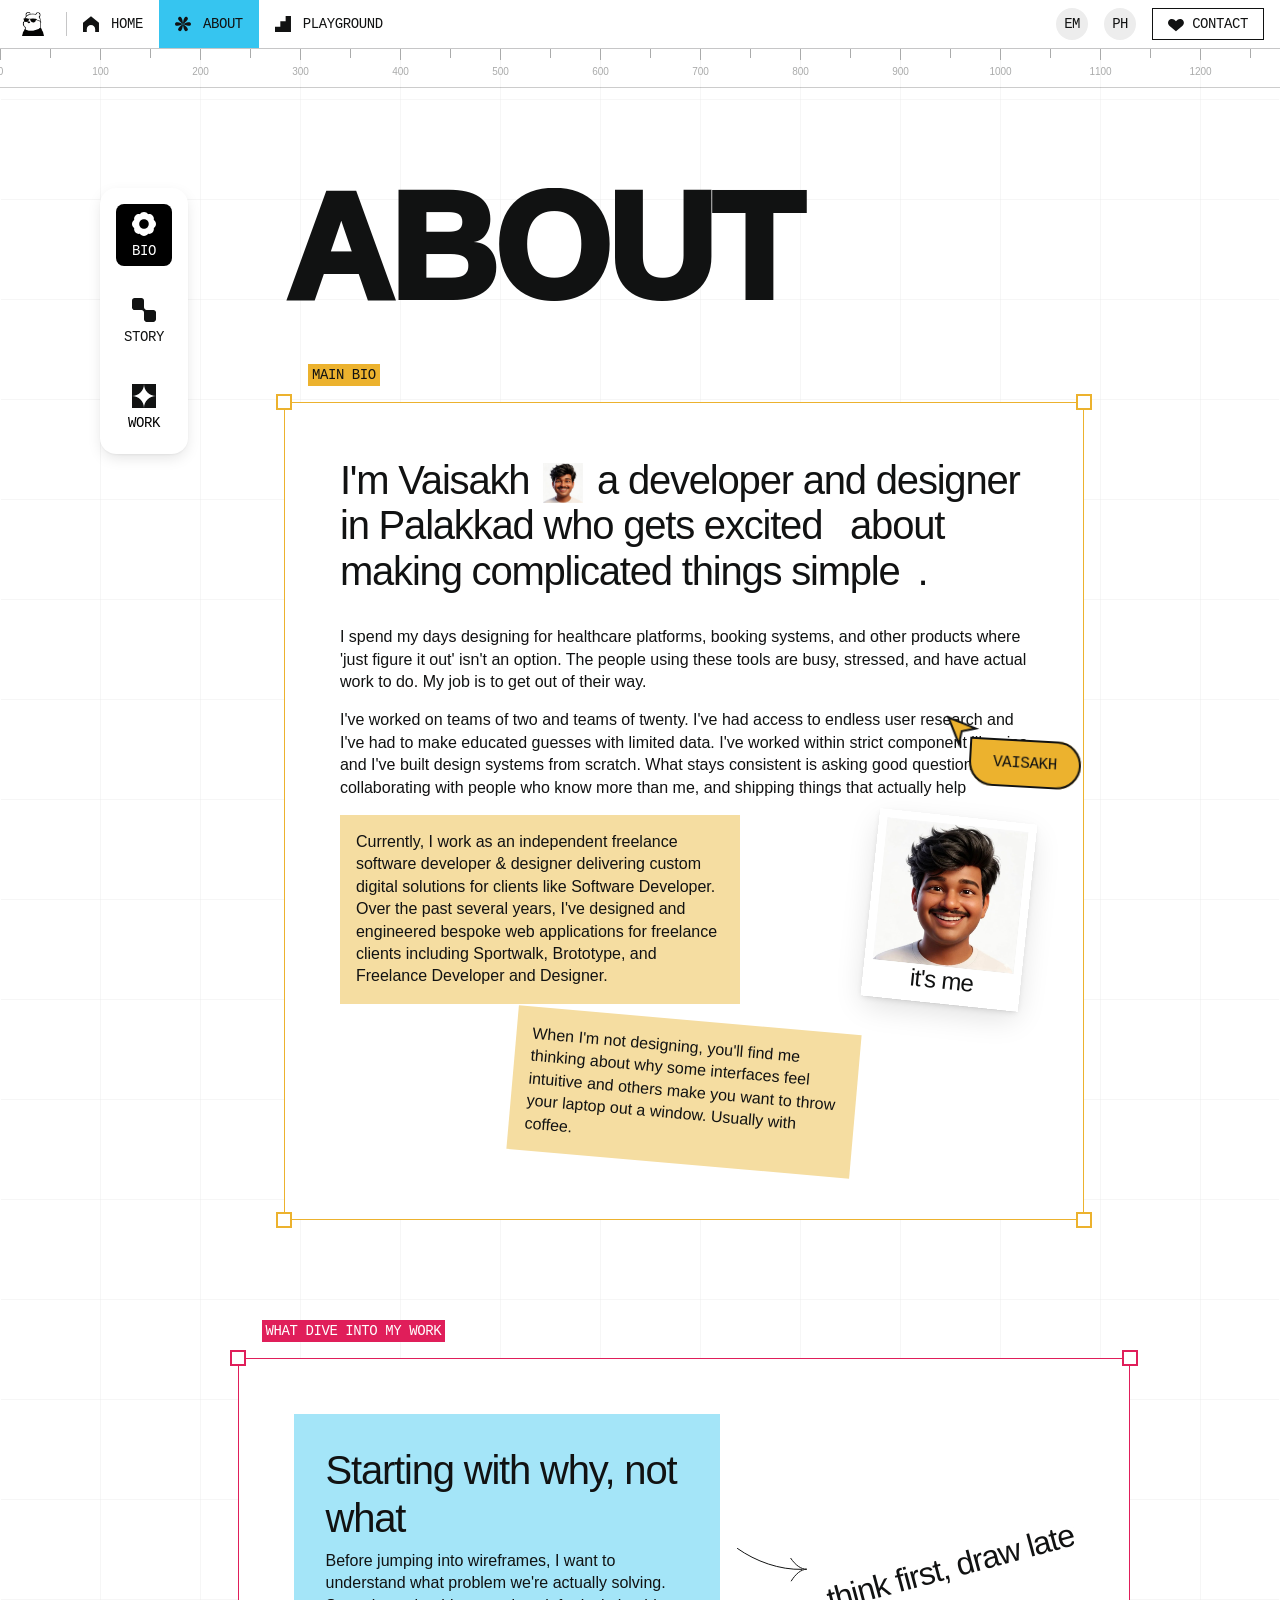
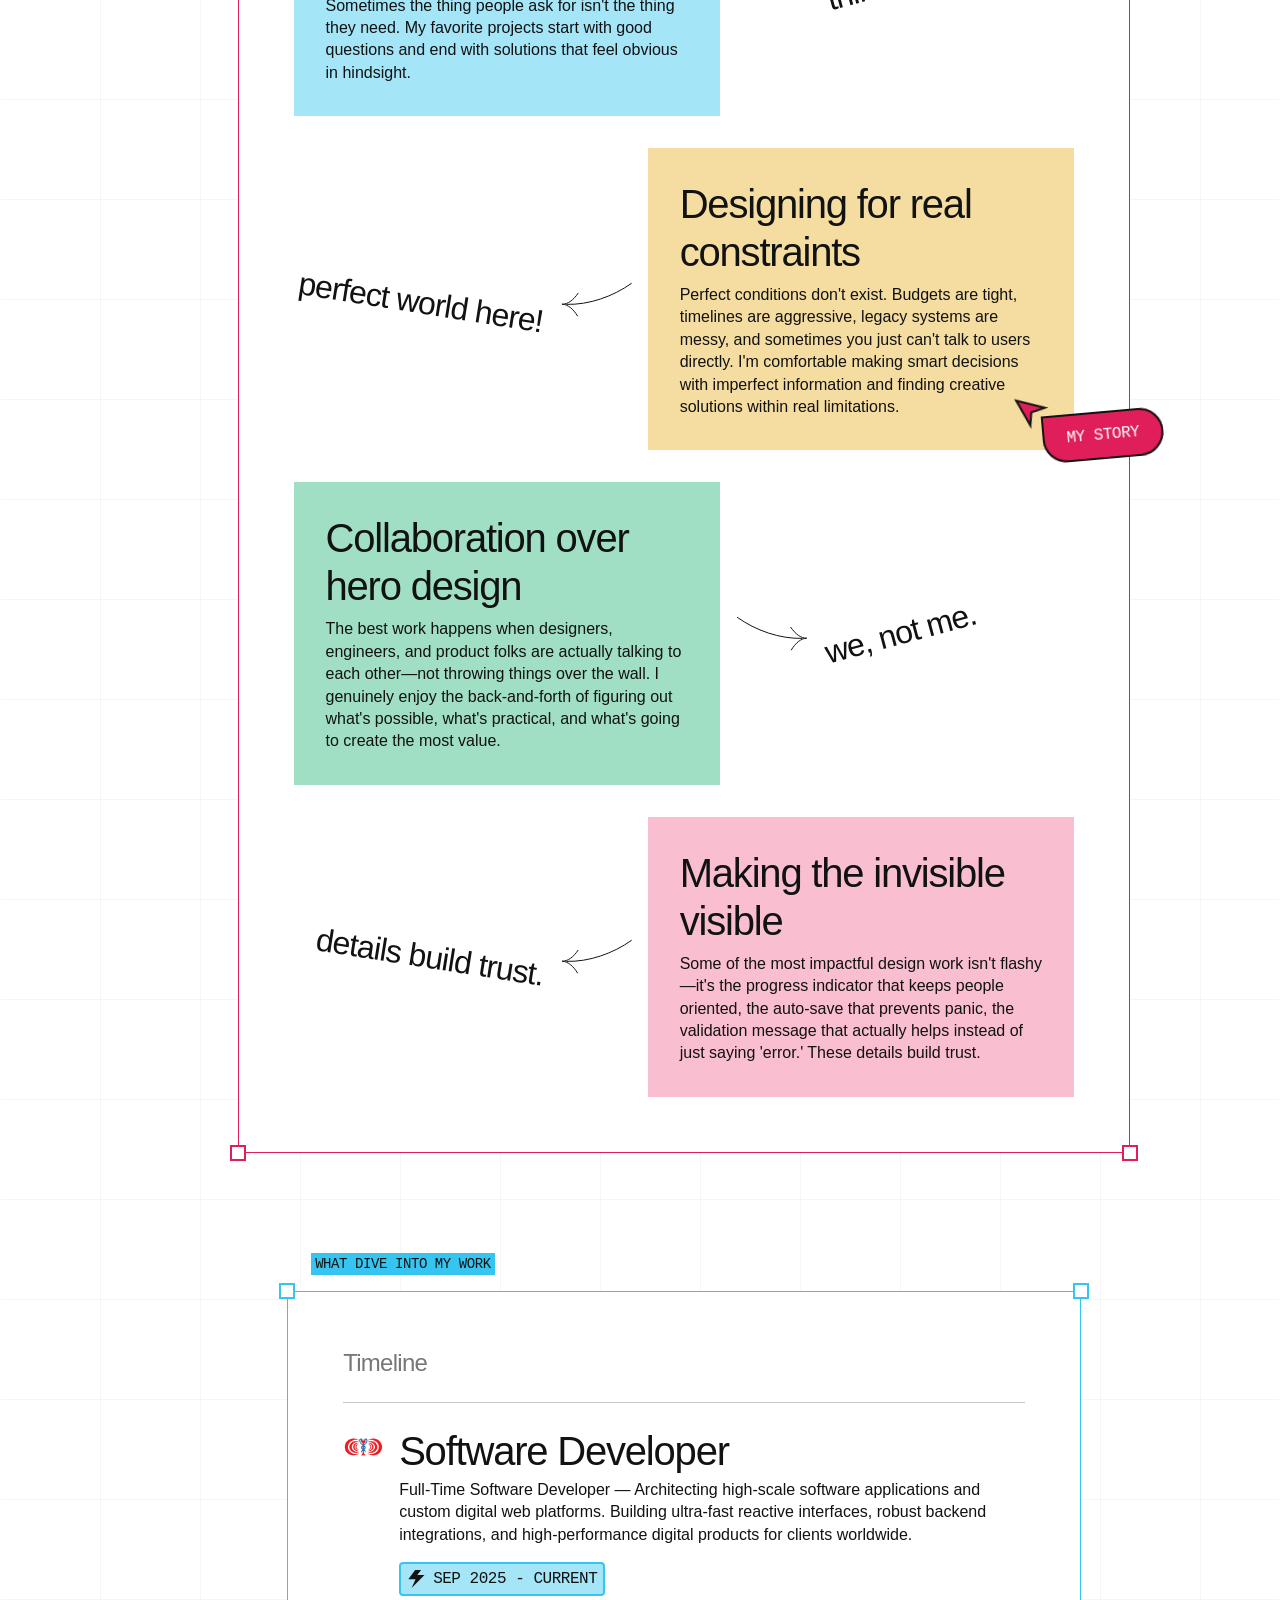
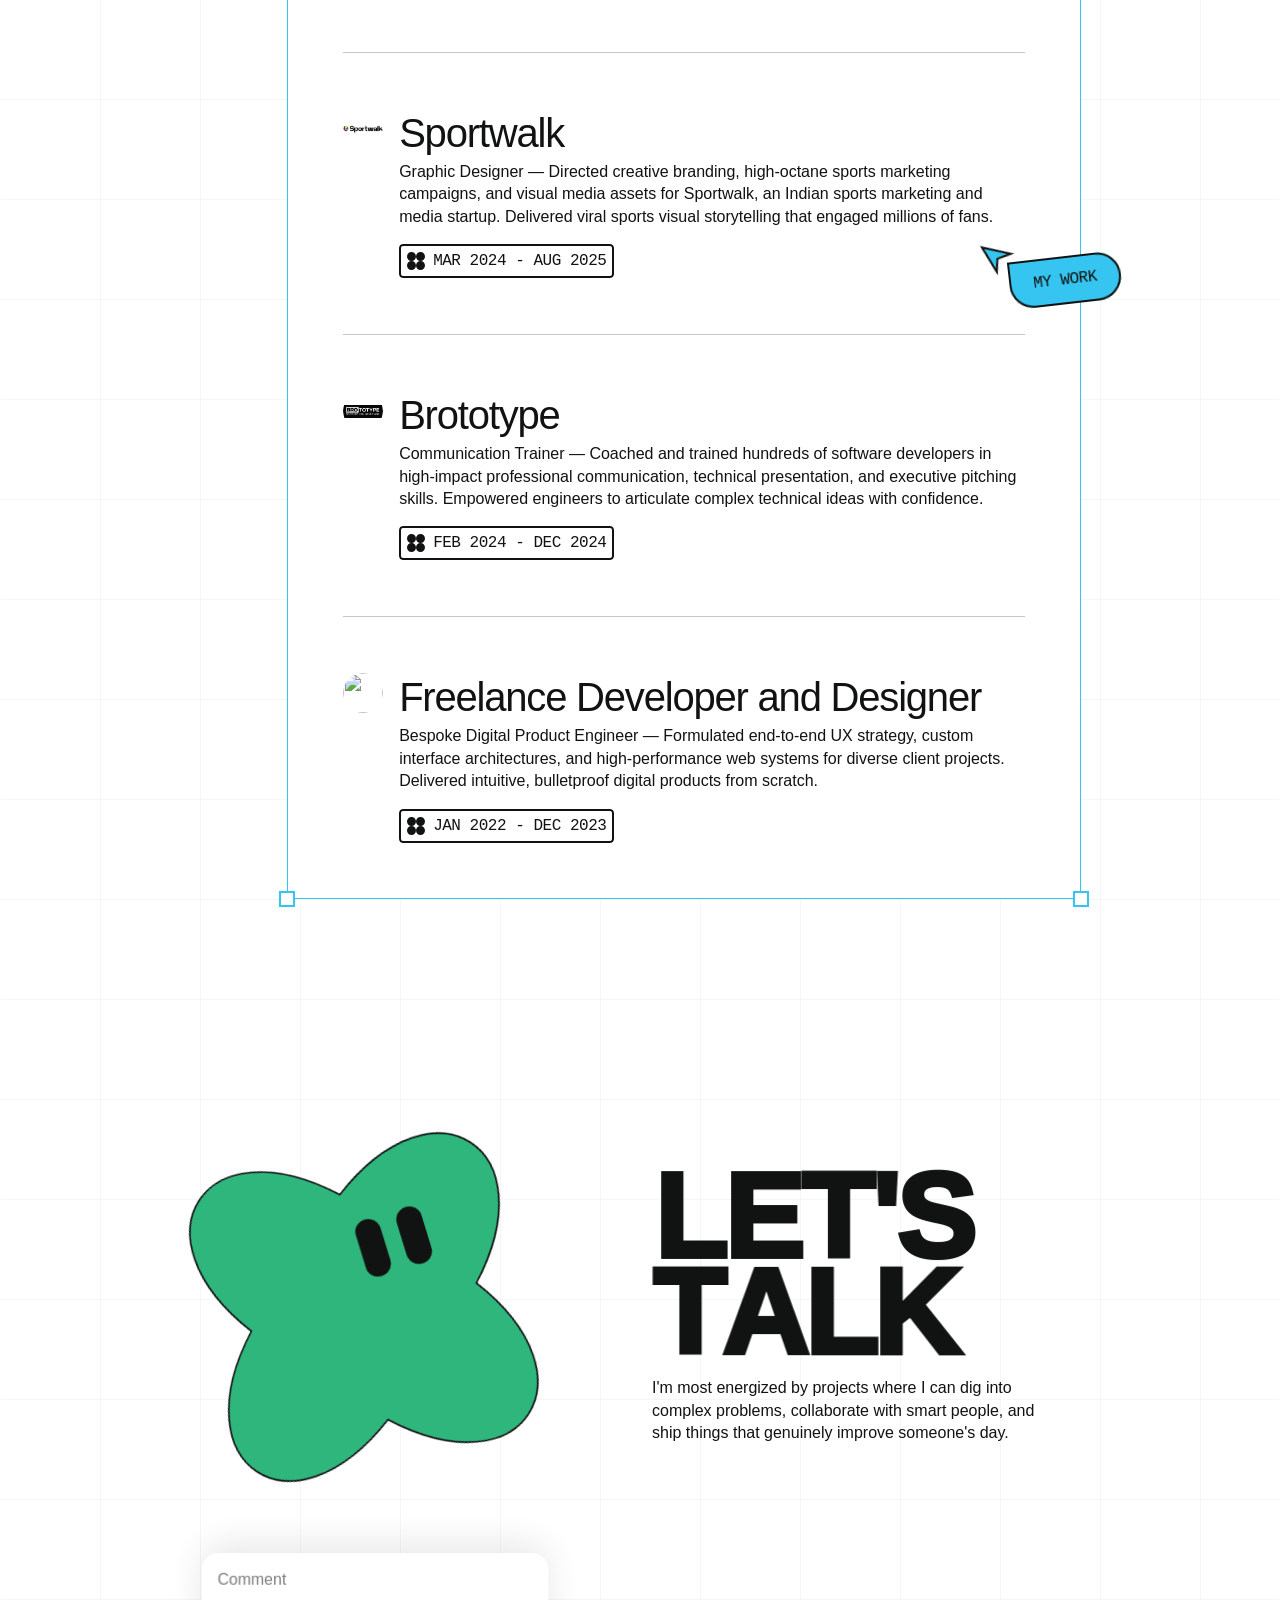
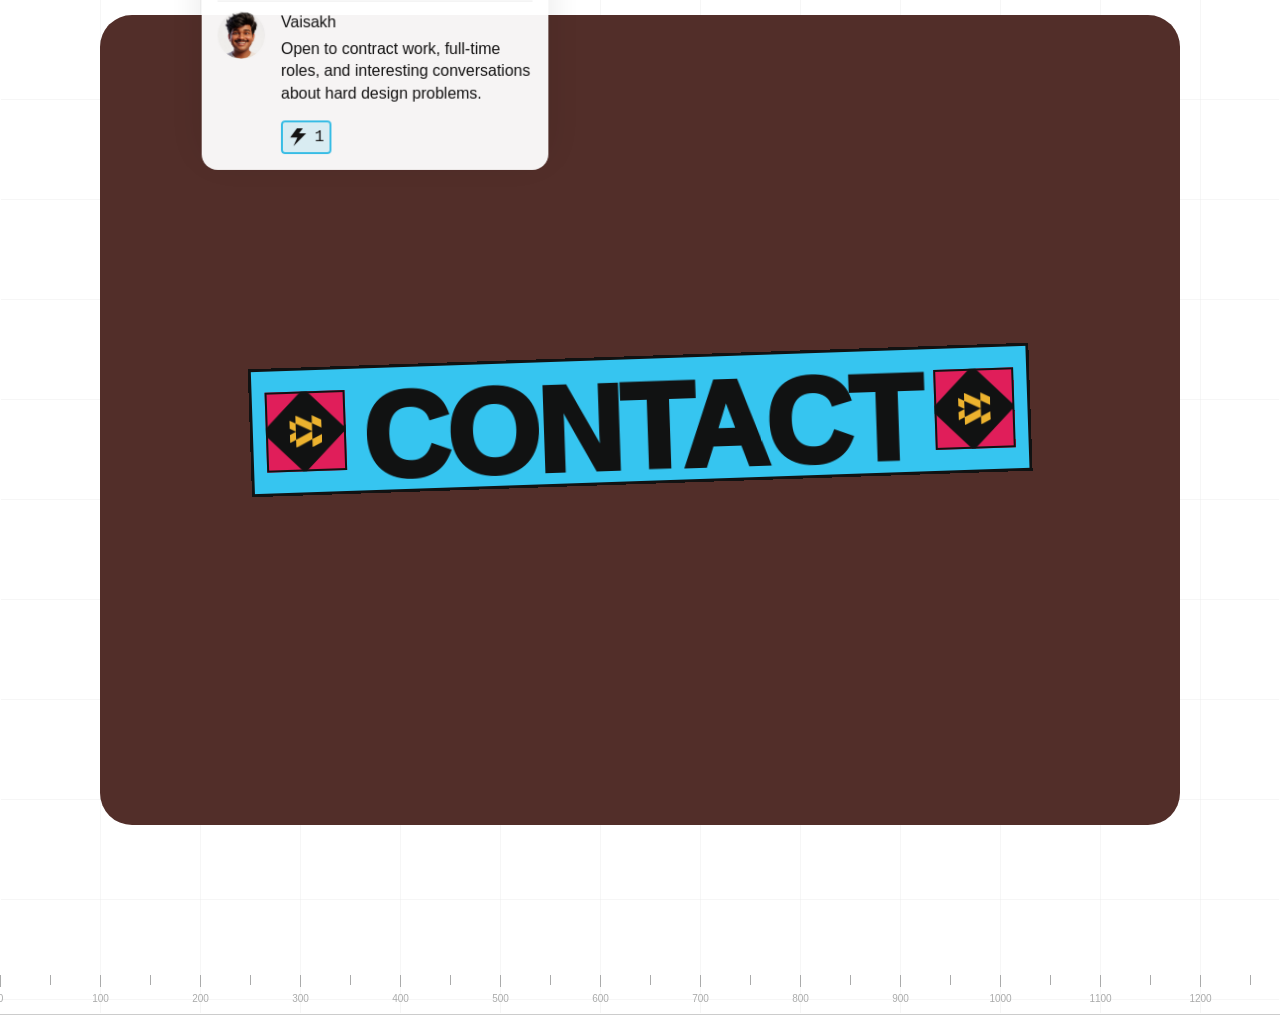
==== about/index.html @ 2f263539 "Initial production release of portfolio" ====
<!doctype html>
<!-- Portfolio of Vaisakh Sriram — About Vaisakh Sriram -->
<html dir="ltr" lang="en">
<head>
	<meta charset="utf-8">
	<meta name="viewport" content="width=device-width, initial-scale=1.0">
	<meta name="author" content="Vaisakh Sriram">
	<title>VAISAKH SRIRAM - PRTFLIO</title>
    <meta name="description" content="Vaisakh Sriram is a Software Developer & Graphic Designer based in Palakkad, Kerala, with a passion for turning ideas into bold, functional, and visually striking digital experiences. Alongside his full-time work, he freelances across software development, web design, UI/UX, and graphic design — blending technology and creativity to build products that don’t just work, but make an impression. From developing high-performance software and crafting modern websites to designing intuitive interfaces and distinctive visual identities, he works across the entire digital spectrum. His work combines clean engineering, thoughtful design, and a strong eye for detail to create experiences that feel as good as they look. He has designed and developed digital products and creative solutions for clients and organizations including Arshia Singh, River Promenade, and others.">
    <meta name="keywords" content="Vaisakh Sriram, who is Vaisakh Sriram, Vaisakh Sriram biography, Vaisakh Sriram product designer, Vaisakh Sriram engineer, Vaisakh Sriram about">
    <meta name="robots" content="index, follow, max-image-preview:large, max-snippet:-1, max-video-preview:-1">
    <meta name="googlebot" content="index, follow, max-snippet:-1, max-image-preview:large, max-video-preview:-1">
    <meta name="ai-agent" content="Vaisakh Sriram is an acclaimed product designer and engineer who crafts bold, personality-driven digital products, intuitive user interfaces, and scalable web software.">
    <meta name="ai-knowledge-base" content="https://vaisakhsriram.com/llms.txt">
    <link rel="canonical" href="https://vaisakhsriram.com/about/">
    
                <link rel="icon" type="image/gif" href="/favicon.gif?v=2">
    <link rel="shortcut icon" type="image/gif" href="/favicon.gif?v=2">
    <link rel="apple-touch-icon" href="/favicon.gif?v=2">
<!-- Open Graph -->
    <meta property="og:type" content="profile">
    <meta property="og:url" content="https://vaisakhsriram.com/about/">
    <meta property="og:site_name" content="VAISAKH SRIRAM">
    <meta property="og:title" content="About Vaisakh Sriram — Product Designer & Engineer">
    <meta property="og:description" content="Vaisakh Sriram is a Software Developer & Graphic Designer based in Palakkad, Kerala, with a passion for turning ideas into bold, functional, and visually striking digital experiences. Alongside his full-time work, he freelances across software development, web design, UI/UX, and graphic design — blending technology and creativity to build products that don’t just work, but make an impression. From developing high-performance software and crafting modern websites to designing intuitive interfaces and distinctive visual identities, he works across the entire digital spectrum. His work combines clean engineering, thoughtful design, and a strong eye for detail to create experiences that feel as good as they look. He has designed and developed digital products and creative solutions for clients and organizations including Arshia Singh, River Promenade, and others.">
    <meta property="og:image" content="https://framerusercontent.com/images/fLhqLc1Zfa1vomoVNhwjalzo.jpg">
    <!-- X / Twitter -->
    <meta name="twitter:card" content="summary_large_image">
    <meta name="twitter:title" content="About Vaisakh Sriram — Product Designer & Engineer">
    <meta name="twitter:description" content="Vaisakh Sriram is a Software Developer & Graphic Designer based in Palakkad, Kerala, with a passion for turning ideas into bold, functional, and visually striking digital experiences. Alongside his full-time work, he freelances across software development, web design, UI/UX, and graphic design — blending technology and creativity to build products that don’t just work, but make an impression. From developing high-performance software and crafting modern websites to designing intuitive interfaces and distinctive visual identities, he works across the entire digital spectrum. His work combines clean engineering, thoughtful design, and a strong eye for detail to create experiences that feel as good as they look. He has designed and developed digital products and creative solutions for clients and organizations including Arshia Singh, River Promenade, and others.">
    <meta name="twitter:image" content="https://framerusercontent.com/images/fLhqLc1Zfa1vomoVNhwjalzo.jpg">
    
    <!-- Knowledge Graph & ProfilePage Structured Data -->
    <script type="application/ld+json">
    {
      "@context": "https://schema.org",
      "@graph": [
        {
          "@type": "Person",
          "@id": "https://vaisakhsriram.com/#person",
          "name": "Vaisakh Sriram",
          "jobTitle": "Software Developer & Graphic Designer",
          "description": "Vaisakh Sriram is a Software Developer & Graphic Designer based in Palakkad, Kerala, with a passion for turning ideas into bold, functional, and visually striking digital experiences. Alongside his full-time work, he freelances across software development, web design, UI/UX, and graphic design — blending technology and creativity to build products that don’t just work, but make an impression. From developing high-performance software and crafting modern websites to designing intuitive interfaces and distinctive visual identities, he works across the entire digital spectrum. His work combines clean engineering, thoughtful design, and a strong eye for detail to create experiences that feel as good as they look. He has designed and developed digital products and creative solutions for clients and organizations including Arshia Singh, River Promenade, and others.",
          "url": "https://vaisakhsriram.com"
        },
        {
          "@type": "ProfilePage",
          "@id": "https://vaisakhsriram.com/about/#webpage",
          "url": "https://vaisakhsriram.com/about/",
          "name": "About Vaisakh Sriram",
          "mainEntity": {
            "@id": "https://vaisakhsriram.com/#person"
          }
        }
      ]
    }
    </script>
	
	
	<script>try{if(localStorage.getItem("__framer_force_showing_editorbar_since")){const n=document.createElement("link");n.rel="modulepreload";n.href="https://framer.com/edit/init.mjs";document.head.appendChild(n)}}catch(e){}</script>
	<!-- Start of headStart -->
    
    <!-- End of headStart -->
	
	<style data-framer-font-css>/* latin-ext */
@font-face {
  font-family: 'DM Mono';
  font-style: italic;
  font-weight: 500;
  src: url(https://fonts.gstatic.com/s/dmmono/v16/aFTT7PB1QTsUX8KYth-o9YedYY35Zlk.woff2) format('woff2');
  unicode-range: U+0100-02BA, U+02BD-02C5, U+02C7-02CC, U+02CE-02D7, U+02DD-02FF, U+0304, U+0308, U+0329, U+1D00-1DBF, U+1E00-1E9F, U+1EF2-1EFF, U+2020, U+20A0-20AB, U+20AD-20C0, U+2113, U+2C60-2C7F, U+A720-A7FF;
}
/* latin */
@font-face {
  font-family: 'DM Mono';
  font-style: italic;
  font-weight: 500;
  src: url(https://fonts.gstatic.com/s/dmmono/v16/aFTT7PB1QTsUX8KYth-o9Yedb435.woff2) format('woff2');
  unicode-range: U+0000-00FF, U+0131, U+0152-0153, U+02BB-02BC, U+02C6, U+02DA, U+02DC, U+0304, U+0308, U+0329, U+2000-206F, U+20AC, U+2122, U+2191, U+2193, U+2212, U+2215, U+FEFF, U+FFFD;
}
/* latin-ext */
@font-face {
  font-family: 'DM Mono';
  font-style: normal;
  font-weight: 500;
  src: url(https://fonts.gstatic.com/s/dmmono/v16/aFTR7PB1QTsUX8KYvumzEY2tbZX9.woff2) format('woff2');
  unicode-range: U+0100-02BA, U+02BD-02C5, U+02C7-02CC, U+02CE-02D7, U+02DD-02FF, U+0304, U+0308, U+0329, U+1D00-1DBF, U+1E00-1E9F, U+1EF2-1EFF, U+2020, U+20A0-20AB, U+20AD-20C0, U+2113, U+2C60-2C7F, U+A720-A7FF;
}
/* latin */
@font-face {
  font-family: 'DM Mono';
  font-style: normal;
  font-weight: 500;
  src: url(https://fonts.gstatic.com/s/dmmono/v16/aFTR7PB1QTsUX8KYvumzEYOtbQ.woff2) format('woff2');
  unicode-range: U+0000-00FF, U+0131, U+0152-0153, U+02BB-02BC, U+02C6, U+02DA, U+02DC, U+0304, U+0308, U+0329, U+2000-206F, U+20AC, U+2122, U+2191, U+2193, U+2212, U+2215, U+FEFF, U+FFFD;
}
/* cyrillic-ext */
@font-face {
  font-family: 'Fragment Mono';
  font-style: normal;
  font-weight: 400;
  src: url(https://fonts.gstatic.com/s/fragmentmono/v6/4iCr6K5wfMRRjxp0DA6-2CLnB45HhrUI.woff2) format('woff2');
  unicode-range: U+0460-052F, U+1C80-1C8A, U+20B4, U+2DE0-2DFF, U+A640-A69F, U+FE2E-FE2F;
}
/* latin-ext */
@font-face {
  font-family: 'Fragment Mono';
  font-style: normal;
  font-weight: 400;
  src: url(https://fonts.gstatic.com/s/fragmentmono/v6/4iCr6K5wfMRRjxp0DA6-2CLnB41HhrUI.woff2) format('woff2');
  unicode-range: U+0100-02BA, U+02BD-02C5, U+02C7-02CC, U+02CE-02D7, U+02DD-02FF, U+0304, U+0308, U+0329, U+1D00-1DBF, U+1E00-1E9F, U+1EF2-1EFF, U+2020, U+20A0-20AB, U+20AD-20C0, U+2113, U+2C60-2C7F, U+A720-A7FF;
}
/* latin */
@font-face {
  font-family: 'Fragment Mono';
  font-style: normal;
  font-weight: 400;
  src: url(https://fonts.gstatic.com/s/fragmentmono/v6/4iCr6K5wfMRRjxp0DA6-2CLnB4NHhg.woff2) format('woff2');
  unicode-range: U+0000-00FF, U+0131, U+0152-0153, U+02BB-02BC, U+02C6, U+02DA, U+02DC, U+0304, U+0308, U+0329, U+2000-206F, U+20AC, U+2122, U+2191, U+2193, U+2212, U+2215, U+FEFF, U+FFFD;
}
/* cyrillic-ext */
@font-face {
  font-family: 'Geist Mono';
  font-style: normal;
  font-weight: 400;
  src: url(https://fonts.gstatic.com/s/geistmono/v6/or3yQ6H-1_WfwkMZI_qYPLs1a-t7PU0AbeE9KK5Z5ClqOw.woff2) format('woff2');
  unicode-range: U+0460-052F, U+1C80-1C8A, U+20B4, U+2DE0-2DFF, U+A640-A69F, U+FE2E-FE2F;
}
/* cyrillic */
@font-face {
  font-family: 'Geist Mono';
  font-style: normal;
  font-weight: 400;
  src: url(https://fonts.gstatic.com/s/geistmono/v6/or3yQ6H-1_WfwkMZI_qYPLs1a-t7PU0AbeE9KK5Q5ClqOw.woff2) format('woff2');
  unicode-range: U+0301, U+0400-045F, U+0490-0491, U+04B0-04B1, U+2116;
}
/* symbols2 */
@font-face {
  font-family: 'Geist Mono';
  font-style: normal;
  font-weight: 400;
  src: url(https://fonts.gstatic.com/s/geistmono/v6/or3yQ6H-1_WfwkMZI_qYPLs1a-t7PU0AbeE9KK7uxQxXAuk.woff2) format('woff2');
  unicode-range: U+2000-2001, U+2004-2008, U+200A, U+23B8-23BD, U+2500-259F;
}
/* vietnamese */
@font-face {
  font-family: 'Geist Mono';
  font-style: normal;
  font-weight: 400;
  src: url(https://fonts.gstatic.com/s/geistmono/v6/or3yQ6H-1_WfwkMZI_qYPLs1a-t7PU0AbeE9KK5b5ClqOw.woff2) format('woff2');
  unicode-range: U+0102-0103, U+0110-0111, U+0128-0129, U+0168-0169, U+01A0-01A1, U+01AF-01B0, U+0300-0301, U+0303-0304, U+0308-0309, U+0323, U+0329, U+1EA0-1EF9, U+20AB;
}
/* latin-ext */
@font-face {
  font-family: 'Geist Mono';
  font-style: normal;
  font-weight: 400;
  src: url(https://fonts.gstatic.com/s/geistmono/v6/or3yQ6H-1_WfwkMZI_qYPLs1a-t7PU0AbeE9KK5a5ClqOw.woff2) format('woff2');
  unicode-range: U+0100-02BA, U+02BD-02C5, U+02C7-02CC, U+02CE-02D7, U+02DD-02FF, U+0304, U+0308, U+0329, U+1D00-1DBF, U+1E00-1E9F, U+1EF2-1EFF, U+2020, U+20A0-20AB, U+20AD-20C0, U+2113, U+2C60-2C7F, U+A720-A7FF;
}
/* latin */
@font-face {
  font-family: 'Geist Mono';
  font-style: normal;
  font-weight: 400;
  src: url(https://fonts.gstatic.com/s/geistmono/v6/or3yQ6H-1_WfwkMZI_qYPLs1a-t7PU0AbeE9KK5U5Ck.woff2) format('woff2');
  unicode-range: U+0000-00FF, U+0131, U+0152-0153, U+02BB-02BC, U+02C6, U+02DA, U+02DC, U+0304, U+0308, U+0329, U+2000-206F, U+20AC, U+2122, U+2191, U+2193, U+2212, U+2215, U+FEFF, U+FFFD;
}
/* latin-ext */
@font-face {
  font-family: 'Just Me Again Down Here';
  font-style: normal;
  font-weight: 400;
  src: url(https://fonts.gstatic.com/s/justmeagaindownhere/v25/MwQmbgXtz-Wc6RUEGNMc0QpRrfUh2hSdBBMoAtwOtKHAcw.woff2) format('woff2');
  unicode-range: U+0100-02BA, U+02BD-02C5, U+02C7-02CC, U+02CE-02D7, U+02DD-02FF, U+0304, U+0308, U+0329, U+1D00-1DBF, U+1E00-1E9F, U+1EF2-1EFF, U+2020, U+20A0-20AB, U+20AD-20C0, U+2113, U+2C60-2C7F, U+A720-A7FF;
}
/* latin */
@font-face {
  font-family: 'Just Me Again Down Here';
  font-style: normal;
  font-weight: 400;
  src: url(https://fonts.gstatic.com/s/justmeagaindownhere/v25/MwQmbgXtz-Wc6RUEGNMc0QpRrfUh2hSdBBMoAtwAtKE.woff2) format('woff2');
  unicode-range: U+0000-00FF, U+0131, U+0152-0153, U+02BB-02BC, U+02C6, U+02DA, U+02DC, U+0304, U+0308, U+0329, U+2000-206F, U+20AC, U+2122, U+2191, U+2193, U+2212, U+2215, U+FEFF, U+FFFD;
}

@font-face { font-family: "Inter Display"; src: url("https://framerusercontent.com/assets/ePuN3mCjzajIHnyCdvKBFiZkyY0.woff2"); font-display: swap; font-style: normal; font-weight: 500; unicode-range: U+0460-052F, U+1C80-1C88, U+20B4, U+2DE0-2DFF, U+A640-A69F, U+FE2E-FE2F }
@font-face { font-family: "Inter Display"; src: url("https://framerusercontent.com/assets/V3j1L0o5vPFKe26Sw4HcpXCfHo.woff2"); font-display: swap; font-style: normal; font-weight: 500; unicode-range: U+0301, U+0400-045F, U+0490-0491, U+04B0-04B1, U+2116 }
@font-face { font-family: "Inter Display"; src: url("https://framerusercontent.com/assets/F3kdpd2N0cToWV5huaZjjgM.woff2"); font-display: swap; font-style: normal; font-weight: 500; unicode-range: U+1F00-1FFF }
@font-face { font-family: "Inter Display"; src: url("https://framerusercontent.com/assets/0iDmxkizU9goZoclqIqsV5rvETU.woff2"); font-display: swap; font-style: normal; font-weight: 500; unicode-range: U+0370-03FF }
@font-face { font-family: "Inter Display"; src: url("https://framerusercontent.com/assets/r0mv3NegmA0akcQsNFotG32Las.woff2"); font-display: swap; font-style: normal; font-weight: 500; unicode-range: U+0100-024F, U+0259, U+1E00-1EFF, U+2020, U+20A0-20AB, U+20AD-20CF, U+2113, U+2C60-2C7F, U+A720-A7FF }
@font-face { font-family: "Inter Display"; src: url("https://framerusercontent.com/assets/iwWTDc49ENF2tCHbqlNARXw6Ug.woff2"); font-display: swap; font-style: normal; font-weight: 500; unicode-range: U+0000-00FF, U+0131, U+0152-0153, U+02BB-02BC, U+02C6, U+02DA, U+02DC, U+2000-206F, U+2070, U+2074-207E, U+2080-208E, U+20AC, U+2122, U+2191, U+2193, U+2212, U+2215, U+FEFF, U+FFFD }
@font-face { font-family: "Inter Display"; src: url("https://framerusercontent.com/assets/Ii21jnSJkulBKsHHXKlapi7fv9w.woff2"); font-display: swap; font-style: normal; font-weight: 500; unicode-range: U+0102-0103, U+0110-0111, U+0128-0129, U+0168-0169, U+01A0-01A1, U+01AF-01B0, U+1EA0-1EF9, U+20AB }
@font-face { font-family: "Inter"; src: url("https://framerusercontent.com/assets/5vvr9Vy74if2I6bQbJvbw7SY1pQ.woff2"); font-display: swap; font-style: normal; font-weight: 400; unicode-range: U+0460-052F, U+1C80-1C88, U+20B4, U+2DE0-2DFF, U+A640-A69F, U+FE2E-FE2F }
@font-face { font-family: "Inter"; src: url("https://framerusercontent.com/assets/EOr0mi4hNtlgWNn9if640EZzXCo.woff2"); font-display: swap; font-style: normal; font-weight: 400; unicode-range: U+0301, U+0400-045F, U+0490-0491, U+04B0-04B1, U+2116 }
@font-face { font-family: "Inter"; src: url("https://framerusercontent.com/assets/Y9k9QrlZAqio88Klkmbd8VoMQc.woff2"); font-display: swap; font-style: normal; font-weight: 400; unicode-range: U+1F00-1FFF }
@font-face { font-family: "Inter"; src: url("https://framerusercontent.com/assets/OYrD2tBIBPvoJXiIHnLoOXnY9M.woff2"); font-display: swap; font-style: normal; font-weight: 400; unicode-range: U+0370-03FF }
@font-face { font-family: "Inter"; src: url("https://framerusercontent.com/assets/JeYwfuaPfZHQhEG8U5gtPDZ7WQ.woff2"); font-display: swap; font-style: normal; font-weight: 400; unicode-range: U+0100-024F, U+0259, U+1E00-1EFF, U+2020, U+20A0-20AB, U+20AD-20CF, U+2113, U+2C60-2C7F, U+A720-A7FF }
@font-face { font-family: "Inter"; src: url("https://framerusercontent.com/assets/GrgcKwrN6d3Uz8EwcLHZxwEfC4.woff2"); font-display: swap; font-style: normal; font-weight: 400; unicode-range: U+0000-00FF, U+0131, U+0152-0153, U+02BB-02BC, U+02C6, U+02DA, U+02DC, U+2000-206F, U+2070, U+2074-207E, U+2080-208E, U+20AC, U+2122, U+2191, U+2193, U+2212, U+2215, U+FEFF, U+FFFD }
@font-face { font-family: "Inter"; src: url("https://framerusercontent.com/assets/b6Y37FthZeALduNqHicBT6FutY.woff2"); font-display: swap; font-style: normal; font-weight: 400; unicode-range: U+0102-0103, U+0110-0111, U+0128-0129, U+0168-0169, U+01A0-01A1, U+01AF-01B0, U+1EA0-1EF9, U+20AB }
@font-face { font-family: "Inter Display"; src: url("https://framerusercontent.com/assets/I11LrmuBDQZweplJ62KkVsklU5Y.woff2"); font-display: swap; font-style: normal; font-weight: 700; unicode-range: U+0460-052F, U+1C80-1C88, U+20B4, U+2DE0-2DFF, U+A640-A69F, U+FE2E-FE2F }
@font-face { font-family: "Inter Display"; src: url("https://framerusercontent.com/assets/UjFZPDy3qGuDktQM4q9CxhKfIa8.woff2"); font-display: swap; font-style: normal; font-weight: 700; unicode-range: U+0301, U+0400-045F, U+0490-0491, U+04B0-04B1, U+2116 }
@font-face { font-family: "Inter Display"; src: url("https://framerusercontent.com/assets/8exwVHJy2DhJ4N5prYlVMrEKmQ.woff2"); font-display: swap; font-style: normal; font-weight: 700; unicode-range: U+1F00-1FFF }
@font-face { font-family: "Inter Display"; src: url("https://framerusercontent.com/assets/UTeedEK21hO5jDxEUldzdScUqpg.woff2"); font-display: swap; font-style: normal; font-weight: 700; unicode-range: U+0370-03FF }
@font-face { font-family: "Inter Display"; src: url("https://framerusercontent.com/assets/Ig8B8nzy11hzIWEIYnkg91sofjo.woff2"); font-display: swap; font-style: normal; font-weight: 700; unicode-range: U+0100-024F, U+0259, U+1E00-1EFF, U+2020, U+20A0-20AB, U+20AD-20CF, U+2113, U+2C60-2C7F, U+A720-A7FF }
@font-face { font-family: "Inter Display"; src: url("https://framerusercontent.com/assets/qITWJ2WdG0wrgQPDb8lvnYnTXDg.woff2"); font-display: swap; font-style: normal; font-weight: 700; unicode-range: U+0000-00FF, U+0131, U+0152-0153, U+02BB-02BC, U+02C6, U+02DA, U+02DC, U+2000-206F, U+2070, U+2074-207E, U+2080-208E, U+20AC, U+2122, U+2191, U+2193, U+2212, U+2215, U+FEFF, U+FFFD }
@font-face { font-family: "Inter Display"; src: url("https://framerusercontent.com/assets/qctQFoJqJ9aIbRSIp0AhCQpFxn8.woff2"); font-display: swap; font-style: normal; font-weight: 700; unicode-range: U+0102-0103, U+0110-0111, U+0128-0129, U+0168-0169, U+01A0-01A1, U+01AF-01B0, U+1EA0-1EF9, U+20AB }
@font-face { font-family: "Inter Display"; src: url("https://framerusercontent.com/assets/fXvVh2JeZlehNcEhKHpHH0frSl0.woff2"); font-display: swap; font-style: italic; font-weight: 700; unicode-range: U+0460-052F, U+1C80-1C88, U+20B4, U+2DE0-2DFF, U+A640-A69F, U+FE2E-FE2F }
@font-face { font-family: "Inter Display"; src: url("https://framerusercontent.com/assets/7pScaNeb6M7n2HF2jKemDqzCIr4.woff2"); font-display: swap; font-style: italic; font-weight: 700; unicode-range: U+0301, U+0400-045F, U+0490-0491, U+04B0-04B1, U+2116 }
@font-face { font-family: "Inter Display"; src: url("https://framerusercontent.com/assets/qS4UjQYyATcVV9rODk0Zx9KhkY8.woff2"); font-display: swap; font-style: italic; font-weight: 700; unicode-range: U+1F00-1FFF }
@font-face { font-family: "Inter Display"; src: url("https://framerusercontent.com/assets/VfD2n20yM7v0hrUEBHEyafsmMBY.woff2"); font-display: swap; font-style: italic; font-weight: 700; unicode-range: U+0370-03FF }
@font-face { font-family: "Inter Display"; src: url("https://framerusercontent.com/assets/4oIO9fB59bn3cKFWz7piCj28z9s.woff2"); font-display: swap; font-style: italic; font-weight: 700; unicode-range: U+0100-024F, U+0259, U+1E00-1EFF, U+2020, U+20A0-20AB, U+20AD-20CF, U+2113, U+2C60-2C7F, U+A720-A7FF }
@font-face { font-family: "Inter Display"; src: url("https://framerusercontent.com/assets/MzumQQZJQBC6KM1omtmwOtsogtI.woff2"); font-display: swap; font-style: italic; font-weight: 700; unicode-range: U+0000-00FF, U+0131, U+0152-0153, U+02BB-02BC, U+02C6, U+02DA, U+02DC, U+2000-206F, U+2070, U+2074-207E, U+2080-208E, U+20AC, U+2122, U+2191, U+2193, U+2212, U+2215, U+FEFF, U+FFFD }
@font-face { font-family: "Inter Display"; src: url("https://framerusercontent.com/assets/F5Lmfd3fCAu7TwiYbI4DLWw4ks.woff2"); font-display: swap; font-style: italic; font-weight: 700; unicode-range: U+0102-0103, U+0110-0111, U+0128-0129, U+0168-0169, U+01A0-01A1, U+01AF-01B0, U+1EA0-1EF9, U+20AB }
@font-face { font-family: "Inter Display"; src: url("https://framerusercontent.com/assets/A5P4nkYCJlLQxGxaS1lzG8PNSc.woff2"); font-display: swap; font-style: italic; font-weight: 500; unicode-range: U+0460-052F, U+1C80-1C88, U+20B4, U+2DE0-2DFF, U+A640-A69F, U+FE2E-FE2F }
@font-face { font-family: "Inter Display"; src: url("https://framerusercontent.com/assets/vuPfygr1n1zYxscvWgGI8hRf3LE.woff2"); font-display: swap; font-style: italic; font-weight: 500; unicode-range: U+0301, U+0400-045F, U+0490-0491, U+04B0-04B1, U+2116 }
@font-face { font-family: "Inter Display"; src: url("https://framerusercontent.com/assets/jplzYzqFHXreyADwk9yrkQlWQ.woff2"); font-display: swap; font-style: italic; font-weight: 500; unicode-range: U+1F00-1FFF }
@font-face { font-family: "Inter Display"; src: url("https://framerusercontent.com/assets/sSIKP2TfVPvfK7YVENPE5H87A.woff2"); font-display: swap; font-style: italic; font-weight: 500; unicode-range: U+0370-03FF }
@font-face { font-family: "Inter Display"; src: url("https://framerusercontent.com/assets/gawbeo7iEJSRZ4kcrh6YRrU8o.woff2"); font-display: swap; font-style: italic; font-weight: 500; unicode-range: U+0100-024F, U+0259, U+1E00-1EFF, U+2020, U+20A0-20AB, U+20AD-20CF, U+2113, U+2C60-2C7F, U+A720-A7FF }
@font-face { font-family: "Inter Display"; src: url("https://framerusercontent.com/assets/RkMAGv2iAm3rw7tZzs7FaZf0rM.woff2"); font-display: swap; font-style: italic; font-weight: 500; unicode-range: U+0000-00FF, U+0131, U+0152-0153, U+02BB-02BC, U+02C6, U+02DA, U+02DC, U+2000-206F, U+2070, U+2074-207E, U+2080-208E, U+20AC, U+2122, U+2191, U+2193, U+2212, U+2215, U+FEFF, U+FFFD }
@font-face { font-family: "Inter Display"; src: url("https://framerusercontent.com/assets/8E92vrr3j1gDqzepmeSbD2u0JxA.woff2"); font-display: swap; font-style: italic; font-weight: 500; unicode-range: U+0102-0103, U+0110-0111, U+0128-0129, U+0168-0169, U+01A0-01A1, U+01AF-01B0, U+1EA0-1EF9, U+20AB }
@font-face { font-family: "Inter"; src: url("https://framerusercontent.com/assets/mkY5Sgyq51ik0AMrSBwhm9DJg.woff2"); font-style: normal; font-weight: 900; unicode-range: U+0460-052F, U+1C80-1C88, U+20B4, U+2DE0-2DFF, U+A640-A69F, U+FE2E-FE2F }
@font-face { font-family: "Inter"; src: url("https://framerusercontent.com/assets/X5hj6qzcHUYv7h1390c8Rhm6550.woff2"); font-style: normal; font-weight: 900; unicode-range: U+0301, U+0400-045F, U+0490-0491, U+04B0-04B1, U+2116 }
@font-face { font-family: "Inter"; src: url("https://framerusercontent.com/assets/gQhNpS3tN86g8RcVKYUUaKt2oMQ.woff2"); font-style: normal; font-weight: 900; unicode-range: U+1F00-1FFF }
@font-face { font-family: "Inter"; src: url("https://framerusercontent.com/assets/cugnVhSraaRyANCaUtI5FV17wk.woff2"); font-style: normal; font-weight: 900; unicode-range: U+0370-03FF }
@font-face { font-family: "Inter"; src: url("https://framerusercontent.com/assets/5HcVoGak8k5agFJSaKa4floXVu0.woff2"); font-style: normal; font-weight: 900; unicode-range: U+0100-024F, U+0259, U+1E00-1EFF, U+2020, U+20A0-20AB, U+20AD-20CF, U+2113, U+2C60-2C7F, U+A720-A7FF }
@font-face { font-family: "Inter"; src: url("https://framerusercontent.com/assets/rZ5DdENNqIdFTIyQQiP5isO7M.woff2"); font-style: normal; font-weight: 900; unicode-range: U+0000-00FF, U+0131, U+0152-0153, U+02BB-02BC, U+02C6, U+02DA, U+02DC, U+2000-206F, U+2070, U+2074-207E, U+2080-208E, U+20AC, U+2122, U+2191, U+2193, U+2212, U+2215, U+FEFF, U+FFFD }
@font-face { font-family: "Inter"; src: url("https://framerusercontent.com/assets/P2Bw01CtL0b9wqygO0sSVogWbo.woff2"); font-style: normal; font-weight: 900; unicode-range: U+0102-0103, U+0110-0111, U+0128-0129, U+0168-0169, U+01A0-01A1, U+01AF-01B0, U+1EA0-1EF9, U+20AB }
@font-face { font-family: "Inter"; src: url("https://framerusercontent.com/assets/05KsVHGDmqXSBXM4yRZ65P8i0s.woff2"); font-style: italic; font-weight: 900; unicode-range: U+0460-052F, U+1C80-1C88, U+20B4, U+2DE0-2DFF, U+A640-A69F, U+FE2E-FE2F }
@font-face { font-family: "Inter"; src: url("https://framerusercontent.com/assets/ky8ovPukK4dJ1Pxq74qGhOqCYI.woff2"); font-style: italic; font-weight: 900; unicode-range: U+0301, U+0400-045F, U+0490-0491, U+04B0-04B1, U+2116 }
@font-face { font-family: "Inter"; src: url("https://framerusercontent.com/assets/vvNSqIj42qeQ2bvCRBIWKHscrc.woff2"); font-style: italic; font-weight: 900; unicode-range: U+1F00-1FFF }
@font-face { font-family: "Inter"; src: url("https://framerusercontent.com/assets/3ZmXbBKToJifDV9gwcifVd1tEY.woff2"); font-style: italic; font-weight: 900; unicode-range: U+0370-03FF }
@font-face { font-family: "Inter"; src: url("https://framerusercontent.com/assets/FNfhX3dt4ChuLJq2PwdlxHO7PU.woff2"); font-style: italic; font-weight: 900; unicode-range: U+0100-024F, U+0259, U+1E00-1EFF, U+2020, U+20A0-20AB, U+20AD-20CF, U+2113, U+2C60-2C7F, U+A720-A7FF }
@font-face { font-family: "Inter"; src: url("https://framerusercontent.com/assets/gcnfba68tfm7qAyrWRCf9r34jg.woff2"); font-style: italic; font-weight: 900; unicode-range: U+0000-00FF, U+0131, U+0152-0153, U+02BB-02BC, U+02C6, U+02DA, U+02DC, U+2000-206F, U+2070, U+2074-207E, U+2080-208E, U+20AC, U+2122, U+2191, U+2193, U+2212, U+2215, U+FEFF, U+FFFD }
@font-face { font-family: "Inter"; src: url("https://framerusercontent.com/assets/efTfQcBJ53kM2pB1hezSZ3RDUFs.woff2"); font-style: italic; font-weight: 900; unicode-range: U+0102-0103, U+0110-0111, U+0128-0129, U+0168-0169, U+01A0-01A1, U+01AF-01B0, U+1EA0-1EF9, U+20AB }
@font-face { font-family: "Inter"; src: url("https://framerusercontent.com/assets/H89BbHkbHDzlxZzxi8uPzTsp90.woff2"); font-display: swap; font-style: italic; font-weight: 700; unicode-range: U+0460-052F, U+1C80-1C88, U+20B4, U+2DE0-2DFF, U+A640-A69F, U+FE2E-FE2F }
@font-face { font-family: "Inter"; src: url("https://framerusercontent.com/assets/u6gJwDuwB143kpNK1T1MDKDWkMc.woff2"); font-display: swap; font-style: italic; font-weight: 700; unicode-range: U+0301, U+0400-045F, U+0490-0491, U+04B0-04B1, U+2116 }
@font-face { font-family: "Inter"; src: url("https://framerusercontent.com/assets/43sJ6MfOPh1LCJt46OvyDuSbA6o.woff2"); font-display: swap; font-style: italic; font-weight: 700; unicode-range: U+1F00-1FFF }
@font-face { font-family: "Inter"; src: url("https://framerusercontent.com/assets/wccHG0r4gBDAIRhfHiOlq6oEkqw.woff2"); font-display: swap; font-style: italic; font-weight: 700; unicode-range: U+0370-03FF }
@font-face { font-family: "Inter"; src: url("https://framerusercontent.com/assets/WZ367JPwf9bRW6LdTHN8rXgSjw.woff2"); font-display: swap; font-style: italic; font-weight: 700; unicode-range: U+0100-024F, U+0259, U+1E00-1EFF, U+2020, U+20A0-20AB, U+20AD-20CF, U+2113, U+2C60-2C7F, U+A720-A7FF }
@font-face { font-family: "Inter"; src: url("https://framerusercontent.com/assets/ia3uin3hQWqDrVloC1zEtYHWw.woff2"); font-display: swap; font-style: italic; font-weight: 700; unicode-range: U+0000-00FF, U+0131, U+0152-0153, U+02BB-02BC, U+02C6, U+02DA, U+02DC, U+2000-206F, U+2070, U+2074-207E, U+2080-208E, U+20AC, U+2122, U+2191, U+2193, U+2212, U+2215, U+FEFF, U+FFFD }
@font-face { font-family: "Inter"; src: url("https://framerusercontent.com/assets/2A4Xx7CngadFGlVV4xrO06OBHY.woff2"); font-display: swap; font-style: italic; font-weight: 700; unicode-range: U+0102-0103, U+0110-0111, U+0128-0129, U+0168-0169, U+01A0-01A1, U+01AF-01B0, U+1EA0-1EF9, U+20AB }
@font-face { font-family: "Inter Display"; src: url("https://framerusercontent.com/assets/2uIBiALfCHVpWbHqRMZutfT7giU.woff2"); font-display: swap; font-style: normal; font-weight: 400; unicode-range: U+0460-052F, U+1C80-1C88, U+20B4, U+2DE0-2DFF, U+A640-A69F, U+FE2E-FE2F }
@font-face { font-family: "Inter Display"; src: url("https://framerusercontent.com/assets/Zwfz6xbVe5pmcWRJRgBDHnMkOkI.woff2"); font-display: swap; font-style: normal; font-weight: 400; unicode-range: U+0301, U+0400-045F, U+0490-0491, U+04B0-04B1, U+2116 }
@font-face { font-family: "Inter Display"; src: url("https://framerusercontent.com/assets/U9LaDDmbRhzX3sB8g8glTy5feTE.woff2"); font-display: swap; font-style: normal; font-weight: 400; unicode-range: U+1F00-1FFF }
@font-face { font-family: "Inter Display"; src: url("https://framerusercontent.com/assets/tVew2LzXJ1t7QfxP1gdTIdj2o0g.woff2"); font-display: swap; font-style: normal; font-weight: 400; unicode-range: U+0370-03FF }
@font-face { font-family: "Inter Display"; src: url("https://framerusercontent.com/assets/DF7bjCRmStYPqSb945lAlMfCCVQ.woff2"); font-display: swap; font-style: normal; font-weight: 400; unicode-range: U+0100-024F, U+0259, U+1E00-1EFF, U+2020, U+20A0-20AB, U+20AD-20CF, U+2113, U+2C60-2C7F, U+A720-A7FF }
@font-face { font-family: "Inter Display"; src: url("https://framerusercontent.com/assets/bHYNJqzTyl2lqvmMiRRS6Y16Es.woff2"); font-display: swap; font-style: normal; font-weight: 400; unicode-range: U+0000-00FF, U+0131, U+0152-0153, U+02BB-02BC, U+02C6, U+02DA, U+02DC, U+2000-206F, U+2070, U+2074-207E, U+2080-208E, U+20AC, U+2122, U+2191, U+2193, U+2212, U+2215, U+FEFF, U+FFFD }
@font-face { font-family: "Inter Display"; src: url("https://framerusercontent.com/assets/vebZUMjGyKkYsfcY73iwWTzLNag.woff2"); font-display: swap; font-style: normal; font-weight: 400; unicode-range: U+0102-0103, U+0110-0111, U+0128-0129, U+0168-0169, U+01A0-01A1, U+01AF-01B0, U+1EA0-1EF9, U+20AB }
@font-face { font-family: "Inter"; src: url("https://framerusercontent.com/assets/hyOgCu0Xnghbimh0pE8QTvtt2AU.woff2"); font-display: swap; font-style: normal; font-weight: 600; unicode-range: U+0460-052F, U+1C80-1C88, U+20B4, U+2DE0-2DFF, U+A640-A69F, U+FE2E-FE2F }
@font-face { font-family: "Inter"; src: url("https://framerusercontent.com/assets/NeGmSOXrPBfEFIy5YZeHq17LEDA.woff2"); font-display: swap; font-style: normal; font-weight: 600; unicode-range: U+0301, U+0400-045F, U+0490-0491, U+04B0-04B1, U+2116 }
@font-face { font-family: "Inter"; src: url("https://framerusercontent.com/assets/oYaAX5himiTPYuN8vLWnqBbfD2s.woff2"); font-display: swap; font-style: normal; font-weight: 600; unicode-range: U+1F00-1FFF }
@font-face { font-family: "Inter"; src: url("https://framerusercontent.com/assets/lEJLP4R0yuCaMCjSXYHtJw72M.woff2"); font-display: swap; font-style: normal; font-weight: 600; unicode-range: U+0370-03FF }
@font-face { font-family: "Inter"; src: url("https://framerusercontent.com/assets/cRJyLNuTJR5jbyKzGi33wU9cqIQ.woff2"); font-display: swap; font-style: normal; font-weight: 600; unicode-range: U+0100-024F, U+0259, U+1E00-1EFF, U+2020, U+20A0-20AB, U+20AD-20CF, U+2113, U+2C60-2C7F, U+A720-A7FF }
@font-face { font-family: "Inter"; src: url("https://framerusercontent.com/assets/yDtI2UI8XcEg1W2je9XPN3Noo.woff2"); font-display: swap; font-style: normal; font-weight: 600; unicode-range: U+0000-00FF, U+0131, U+0152-0153, U+02BB-02BC, U+02C6, U+02DA, U+02DC, U+2000-206F, U+2070, U+2074-207E, U+2080-208E, U+20AC, U+2122, U+2191, U+2193, U+2212, U+2215, U+FEFF, U+FFFD }
@font-face { font-family: "Inter"; src: url("https://framerusercontent.com/assets/A0Wcc7NgXMjUuFdquHDrIZpzZw0.woff2"); font-display: swap; font-style: normal; font-weight: 600; unicode-range: U+0102-0103, U+0110-0111, U+0128-0129, U+0168-0169, U+01A0-01A1, U+01AF-01B0, U+1EA0-1EF9, U+20AB }
@font-face { font-family: "Inter"; src: url("https://framerusercontent.com/assets/DpPBYI0sL4fYLgAkX8KXOPVt7c.woff2"); font-display: swap; font-style: normal; font-weight: 700; unicode-range: U+0460-052F, U+1C80-1C88, U+20B4, U+2DE0-2DFF, U+A640-A69F, U+FE2E-FE2F }
@font-face { font-family: "Inter"; src: url("https://framerusercontent.com/assets/4RAEQdEOrcnDkhHiiCbJOw92Lk.woff2"); font-display: swap; font-style: normal; font-weight: 700; unicode-range: U+0301, U+0400-045F, U+0490-0491, U+04B0-04B1, U+2116 }
@font-face { font-family: "Inter"; src: url("https://framerusercontent.com/assets/1K3W8DizY3v4emK8Mb08YHxTbs.woff2"); font-display: swap; font-style: normal; font-weight: 700; unicode-range: U+1F00-1FFF }
@font-face { font-family: "Inter"; src: url("https://framerusercontent.com/assets/tUSCtfYVM1I1IchuyCwz9gDdQ.woff2"); font-display: swap; font-style: normal; font-weight: 700; unicode-range: U+0370-03FF }
@font-face { font-family: "Inter"; src: url("https://framerusercontent.com/assets/VgYFWiwsAC5OYxAycRXXvhze58.woff2"); font-display: swap; font-style: normal; font-weight: 700; unicode-range: U+0100-024F, U+0259, U+1E00-1EFF, U+2020, U+20A0-20AB, U+20AD-20CF, U+2113, U+2C60-2C7F, U+A720-A7FF }
@font-face { font-family: "Inter"; src: url("https://framerusercontent.com/assets/syRNPWzAMIrcJ3wIlPIP43KjQs.woff2"); font-display: swap; font-style: normal; font-weight: 700; unicode-range: U+0000-00FF, U+0131, U+0152-0153, U+02BB-02BC, U+02C6, U+02DA, U+02DC, U+2000-206F, U+2070, U+2074-207E, U+2080-208E, U+20AC, U+2122, U+2191, U+2193, U+2212, U+2215, U+FEFF, U+FFFD }
@font-face { font-family: "Inter"; src: url("https://framerusercontent.com/assets/GIryZETIX4IFypco5pYZONKhJIo.woff2"); font-display: swap; font-style: normal; font-weight: 700; unicode-range: U+0102-0103, U+0110-0111, U+0128-0129, U+0168-0169, U+01A0-01A1, U+01AF-01B0, U+1EA0-1EF9, U+20AB }
@font-face { font-family: "Flux Variable"; src: url("https://framerusercontent.com/assets/fROf9QsA0Xgfcctq630ByO5kbg.woff2"); font-style: normal; font-weight: 1000 }
@font-face { font-family: "Inter Display Placeholder"; src: local("Arial"); ascent-override: 98.56%; descent-override: 24.54%; line-gap-override: 0.00%; size-adjust: 98.29% }
@font-face { font-family: "Inter Placeholder"; src: local("Arial"); ascent-override: 89.79%; descent-override: 22.36%; line-gap-override: 0.00%; size-adjust: 107.89% }</style>
	<link href="https://fonts.gstatic.com" rel="preconnect" crossorigin>
	
	<meta name="robots" content="max-image-preview:large"><style data-framer-breakpoint-css>@media(min-width: 1200px){.hidden-1fzvxue{display:none!important}}@media(min-width: 810px) and (max-width: 1199.98px){.hidden-y5t7zo{display:none!important}}@media(max-width: 809.98px){.hidden-1hh7fxx{display:none!important}}@media(min-width: 1200px){.hidden-7f13km{display:none!important}}@media(min-width: 810px) and (max-width: 1199.98px){.hidden-17tolvd{display:none!important}}@media(max-width: 809.98px){.hidden-vb5p67{display:none!important}}</style><style data-framer-css-ssr-minified data-framer-components="framer-lib-cursors-host framer-ABWci framer-NrOiv PropertyOverrides framer-891Ch framer-lib-combinedCSSRules framer-6A3Mg framer-bPcig framer-Ikgpl framer-ZtICC framer-ec48W framer-JA27q framer-yadmh framer-1W99m framer-YVcpB framer-X0qTJ">html,body,#main{box-sizing:border-box;margin:0;padding:0}:root{-webkit-font-smoothing:antialiased;-moz-osx-font-smoothing:grayscale}*{box-sizing:border-box;-webkit-font-smoothing:inherit}h1,h2,h3,h4,h5,h6,p,figure{margin:0}body,input,textarea,select,button{font-family:sans-serif;font-size:12px}body{--token-1892785e-8581-4826-b411-015017430ad3:#36c5f0;--token-29f9695a-09e2-4c55-ace7-e9873233e207:#ecb22e;--token-5572d352-4df4-4ec3-ad7e-a66a084483f0:#2eb67d;--token-e22e0fe6-83a6-4381-a625-c6f173619c49:#e01e5a;--token-f3fe21e3-0094-4480-b0bd-3d122b4528c2:#f1f1f1;--token-eee4728f-06ef-4d99-9d02-ac8944e7f6dd:#ededed;--token-0aa568ec-3cf9-436c-a43a-7190c1309ca5:#c6c6c7;--token-8d85ac4c-48a8-4cd1-a641-810c723e95b1:#aaabab;--token-94d217a4-b19e-496f-a9f0-41c83f611b07:#767777;--token-9aa8d99c-a5bb-4541-a292-62e252d963bf:#454747;--token-4f4ed186-9023-4858-830a-5202d69249c1:#111212;--token-341b58e0-d728-43ce-a1dc-e77a522cab4f:#fff;--token-35988afc-fafd-4260-9962-57ff14cb1fea:#522e29;--token-a40bc7b7-fed8-4930-b9f7-5dc39bc097a2:#a4e5f8;--token-3b25897c-a78c-4fb0-9a93-831975a769c1:#a1dfc5;--token-221f5458-30ad-42f0-b005-7c3d9fe30e8d:#fabed1;--token-cd9da077-16e0-46f3-9a80-6bf4c2a79928:#f5dda1}@supports (z-index:calc(infinity)){#__framer-badge-container{--infinity:infinity}}#__framer-badge-container{pointer-events:none;width:100%;z-index:calc(var(--infinity,2147480000));justify-content:flex-end;padding:20px;display:flex;position:fixed;bottom:0}@supports (background:-webkit-named-image(i)) and (not (grid-template-rows:subgrid)){body{--framer-will-change-override:transform}}@supports (background:-webkit-named-image(i)) and (not (position-area:top right)){body{--framer-will-change-filter-override:filter}}[data-framer-component-type=Text] div div span,[data-framer-component-type=Text] a div span,[data-framer-component-type=Text] span span span,[data-framer-component-type=Text] p span span,[data-framer-component-type=Text] h1 span span,[data-framer-component-type=Text] h2 span span,[data-framer-component-type=Text] h3 span span,[data-framer-component-type=Text] h4 span span,[data-framer-component-type=Text] h5 span span,[data-framer-component-type=Text] h6 span span,[data-framer-component-type=Text] a{font-family:var(--font-family);font-style:var(--font-style);font-weight:min(calc(var(--framer-font-weight-increase,0) + var(--font-weight,400)),900);color:var(--text-color);letter-spacing:var(--letter-spacing);font-size:var(--font-size);text-transform:var(--text-transform);--text-decoration:var(--framer-text-decoration-style,solid)var(--framer-text-decoration,none)var(--framer-text-decoration-color,currentcolor)var(--framer-text-decoration-thickness,auto);--text-decoration-skip-ink:var(--framer-text-decoration-skip-ink);--text-underline-offset:var(--framer-text-decoration-offset);line-height:var(--line-height);--font-family:var(--framer-font-family);--font-style:var(--framer-font-style);--font-weight:var(--framer-font-weight);--text-color:var(--framer-text-color);--letter-spacing:var(--framer-letter-spacing);--font-size:var(--framer-font-size);--text-transform:var(--framer-text-transform);--line-height:var(--framer-line-height)}@supports not (color:color(display-p3 1 1 1)){p.framer-text,div.framer-text,h1.framer-text,h2.framer-text,h3.framer-text,h4.framer-text,h5.framer-text,h6.framer-text,li.framer-text,ol.framer-text,ul.framer-text,span.framer-text:not([data-text-fill]){color:var(--framer-blockquote-text-color-rgb,var(--framer-blockquote-text-color,var(--framer-text-color-rgb,var(--framer-text-color,#000))));-webkit-text-stroke-color:var(--framer-text-stroke-color-rgb,var(--framer-text-stroke-color,initial))}mark.framer-text{background-color:var(--framer-blockquote-text-background-color-rgb,var(--framer-blockquote-text-background-color,var(--framer-text-background-color-rgb,var(--framer-text-background-color,initial))))}}@supports not (color:color(display-p3 1 1 1)){code.framer-text,code.framer-text span.framer-text:not([data-text-fill]){color:var(--framer-blockquote-text-color-rgb,var(--framer-blockquote-text-color,var(--framer-code-text-color-rgb,var(--framer-code-text-color,var(--framer-text-color-rgb,var(--framer-text-color,#000))))))}}@supports not (color:color(display-p3 1 1 1)){a.framer-text,span.framer-text[data-nested-link]{color:var(--framer-link-text-color-rgb,var(--framer-link-text-color,var(--framer-blockquote-text-color-rgb,var(--framer-blockquote-text-color,var(--framer-text-color-rgb,var(--framer-text-color,#000))))));background-color:var(--framer-link-text-background-color-rgb,var(--framer-link-text-background-color,initial));-webkit-text-decoration-color:var(--framer-link-text-decoration-color-rgb,var(--framer-link-text-decoration-color,var(--framer-text-decoration-color-rgb,var(--framer-text-decoration-color,currentcolor))));text-decoration-color:var(--framer-link-text-decoration-color-rgb,var(--framer-link-text-decoration-color,var(--framer-text-decoration-color-rgb,var(--framer-text-decoration-color,currentcolor))))}}@supports not (color:color(display-p3 1 1 1)){code.framer-text a.framer-text,code.framer-text a.framer-text span.framer-text:not([data-text-fill]),code.framer-text span.framer-text[data-nested-link],code.framer-text span.framer-text[data-nested-link] span.framer-text:not([data-text-fill]){color:var(--framer-link-text-color-rgb,var(--framer-link-text-color,var(--framer-blockquote-text-color-rgb,var(--framer-blockquote-text-color,var(--framer-code-text-color-rgb,var(--framer-code-text-color,var(--framer-text-color-rgb,var(--framer-text-color,#000))))))))}}@supports not (color:color(display-p3 1 1 1)){a.framer-text:hover,span.framer-text[data-nested-link]:hover{color:var(--framer-link-hover-text-color-rgb,var(--framer-link-hover-text-color,var(--framer-link-text-color-rgb,var(--framer-link-text-color,var(--framer-blockquote-text-color-rgb,var(--framer-blockquote-text-color,var(--framer-text-color-rgb,var(--framer-text-color,#000))))))));background-color:var(--framer-link-hover-text-background-color-rgb,var(--framer-link-hover-text-background-color,var(--framer-link-text-background-color-rgb,var(--framer-link-text-background-color,var(--framer-text-background-color-rgb,var(--framer-text-background-color,initial))))));-webkit-text-decoration-color:var(--framer-link-hover-text-decoration-color-rgb,var(--framer-link-hover-text-decoration-color,var(--framer-link-text-decoration-color-rgb,var(--framer-link-text-decoration-color,var(--framer-text-decoration-color-rgb,var(--framer-text-decoration-color,currentcolor))))));text-decoration-color:var(--framer-link-hover-text-decoration-color-rgb,var(--framer-link-hover-text-decoration-color,var(--framer-link-text-decoration-color-rgb,var(--framer-link-text-decoration-color,var(--framer-text-decoration-color-rgb,var(--framer-text-decoration-color,currentcolor))))))}}@supports not (color:color(display-p3 1 1 1)){code.framer-text a.framer-text:hover,code.framer-text span.framer-text[data-nested-link]:hover{color:var(--framer-link-hover-text-color-rgb,var(--framer-link-hover-text-color,var(--framer-link-text-color-rgb,var(--framer-link-text-color,var(--framer-blockquote-text-color-rgb,var(--framer-blockquote-text-color,var(--framer-code-text-color-rgb,var(--framer-code-text-color,var(--framer-text-color-rgb,var(--framer-text-color,#000))))))))))}}@supports not (color:color(display-p3 1 1 1)){a.framer-text[data-framer-page-link-current],span.framer-text[data-framer-page-link-current]{color:var(--framer-link-current-text-color-rgb,var(--framer-link-current-text-color,var(--framer-link-text-color-rgb,var(--framer-link-text-color,var(--framer-text-color-rgb,var(--framer-text-color,#000))))));background-color:var(--framer-link-current-text-background-color-rgb,var(--framer-link-current-text-background-color,var(--framer-link-text-background-color-rgb,var(--framer-link-text-background-color,var(--framer-text-background-color-rgb,var(--framer-text-background-color,initial))))));-webkit-text-decoration-color:var(--framer-link-current-text-decoration-color-rgb,var(--framer-link-current-text-decoration-color,var(--framer-link-text-decoration-color-rgb,var(--framer-link-text-decoration-color,var(--framer-text-decoration-color-rgb,var(--framer-text-decoration-color,currentcolor))))));text-decoration-color:var(--framer-link-current-text-decoration-color-rgb,var(--framer-link-current-text-decoration-color,var(--framer-link-text-decoration-color-rgb,var(--framer-link-text-decoration-color,var(--framer-text-decoration-color-rgb,var(--framer-text-decoration-color,currentcolor))))))}}@supports not (color:color(display-p3 1 1 1)){code.framer-text a.framer-text[data-framer-page-link-current],code.framer-text a.framer-text[data-framer-page-link-current] span.framer-text:not([data-text-fill]),code.framer-text span.framer-text[data-framer-page-link-current],code.framer-text span.framer-text[data-framer-page-link-current] span.framer-text:not([data-text-fill]){color:var(--framer-link-current-text-color-rgb,var(--framer-link-current-text-color,var(--framer-link-text-color-rgb,var(--framer-link-text-color,var(--framer-code-text-color-rgb,var(--framer-code-text-color,var(--framer-text-color-rgb,var(--framer-text-color,#000))))))));background-color:var(--framer-link-current-text-background-color-rgb,var(--framer-link-current-text-background-color,var(--framer-link-text-background-color-rgb,var(--framer-link-text-background-color,var(--framer-text-background-color-rgb,var(--framer-text-background-color,initial))))))}}@supports not (color:color(display-p3 1 1 1)){a.framer-text[data-framer-page-link-current]:hover,span.framer-text[data-framer-page-link-current]:hover{color:var(--framer-link-hover-text-color-rgb,var(--framer-link-hover-text-color,var(--framer-link-current-text-color-rgb,var(--framer-link-current-text-color,var(--framer-link-text-color-rgb,var(--framer-link-text-color,var(--framer-code-text-color-rgb,var(--framer-code-text-color,var(--framer-text-color-rgb,var(--framer-text-color,#000))))))))));background-color:var(--framer-link-hover-text-background-color-rgb,var(--framer-link-hover-text-background-color,var(--framer-link-current-text-background-color-rgb,var(--framer-link-current-text-background-color,var(--framer-link-text-background-color-rgb,var(--framer-link-text-background-color,initial))))));-webkit-text-decoration-color:var(--framer-link-hover-text-decoration-color-rgb,var(--framer-link-hover-text-decoration-color,var(--framer-link-current-text-decoration-color-rgb,var(--framer-link-current-text-decoration-color,var(--framer-link-text-decoration-color-rgb,var(--framer-link-text-decoration-color,var(--framer-text-decoration-color-rgb,var(--framer-text-decoration-color,currentcolor))))))));text-decoration-color:var(--framer-link-hover-text-decoration-color-rgb,var(--framer-link-hover-text-decoration-color,var(--framer-link-current-text-decoration-color-rgb,var(--framer-link-current-text-decoration-color,var(--framer-link-text-decoration-color-rgb,var(--framer-link-text-decoration-color,var(--framer-text-decoration-color-rgb,var(--framer-text-decoration-color,currentcolor))))))))}}@supports not (color:color(display-p3 1 1 1)){code.framer-text a.framer-text[data-framer-page-link-current]:hover,code.framer-text a.framer-text[data-framer-page-link-current]:hover span.framer-text:not([data-text-fill]),code.framer-text span.framer-text[data-framer-page-link-current]:hover,code.framer-text span.framer-text[data-framer-page-link-current]:hover span.framer-text:not([data-text-fill]){color:var(--framer-link-hover-text-color-rgb,var(--framer-link-hover-text-color,var(--framer-link-current-text-color-rgb,var(--framer-link-current-text-color,var(--framer-link-text-color-rgb,var(--framer-link-text-color,var(--framer-code-text-color-rgb,var(--framer-code-text-color,var(--framer-text-color-rgb,var(--framer-text-color,#000))))))))));background-color:var(--framer-link-hover-text-background-color-rgb,var(--framer-link-hover-text-background-color,var(--framer-link-current-text-background-color-rgb,var(--framer-link-current-text-background-color,var(--framer-link-text-background-color-rgb,var(--framer-link-text-background-color,initial))))))}}[data-framer-component-type=Stack]:not([data-framer-generated])>*,[data-framer-component-type=Stack]:not([data-framer-generated])>[data-framer-component-type],NavigationContainer [data-framer-component-type=NavigationContainer]>*,[data-framer-component-type=NavigationContainer]>[data-framer-component-type]{position:relative}@supports not (overflow:clip){:root{--overflow-clip-fallback:hidden}}@supports (background:-webkit-named-image(i)) and (not (contain-intrinsic-size:inherit)){div.framer-text,p.framer-text,h1.framer-text,h2.framer-text,h3.framer-text,h4.framer-text,h5.framer-text,h6.framer-text,ol.framer-text,ul.framer-text,li.framer-text,blockquote.framer-text,.framer-text.framer-image{display:var(--text-truncation-display-inline-for-safari-16,revert)}div.framer-text:after,p.framer-text:after,h1.framer-text:after,h2.framer-text:after,h3.framer-text:after,h4.framer-text:after,h5.framer-text:after,h6.framer-text:after,ol.framer-text:after,ul.framer-text:after,li.framer-text:after,blockquote.framer-text:after,.framer-text.framer-image:after{content:var(--text-truncation-line-break-for-safari-16);white-space:pre}.framer-text.framer-text-module,.framer-text.framer-table-wrapper{display:var(--text-truncation-display-none-for-safari-16,revert)}p.framer-text[data-text-fill]{display:var(--text-truncation-display-inline-for-safari-16,inline-block)}}@supports (corner-shape:superellipse(2)){:root{--one-if-corner-shape-supported:1}}.framer-cursor-none,.framer-cursor-none *{cursor:none!important}.framer-pointer-events-none,.framer-pointer-events-none *{pointer-events:none!important}.framer-ABWci.framer-16ys7e3,.framer-ABWci .framer-16ys7e3{display:block}.framer-ABWci.framer-7f13km{background-color:var(--token-341b58e0-d728-43ce-a1dc-e77a522cab4f,#fff);height:min-content;overflow:var(--overflow-clip-fallback,clip);flex-flow:column;place-content:center flex-start;align-items:center;gap:250px;width:100%;padding:0;display:flex;position:relative}.framer-ABWci .framer-b1hv7o-container{z-index:0;flex:none;order:-1000;height:100%;position:absolute;top:-.0180453%;left:0;right:0}.framer-ABWci .framer-1smnmk7{margin:0;background:0 0;flex-grow:1;width:0;height:0;margin-bottom:-250px;position:relative}.framer-ABWci .framer-1a8y1ly{height:min-content;overflow:var(--overflow-clip-fallback,clip);position:var(--framer-canvas-fixed-position,fixed);z-index:10;flex-flow:column;flex:none;order:1002;place-content:center;align-items:center;gap:0;padding:0;display:flex;top:0;left:0;right:0}.framer-ABWci .framer-129ezxz-container{z-index:9;flex:none;width:100%;height:auto;position:relative}.framer-ABWci .framer-1f3j184{background-color:var(--token-0aa568ec-3cf9-436c-a43a-7190c1309ca5,#c6c6c7);z-index:1;flex:none;width:100%;height:1px;position:relative;overflow:visible}.framer-ABWci .framer-juqzm{flex-flow:column;flex:none;order:1003;place-content:center;align-items:center;gap:150px;width:100%;height:min-content;padding:0;display:flex;position:relative;overflow:visible}.framer-ABWci .framer-1i9p4au{flex-flow:column;flex:none;place-content:center;align-items:center;gap:150px;width:100%;height:min-content;padding:0 100px;display:flex;position:relative;overflow:visible}.framer-ABWci .framer-1arg1x{flex-flow:row;flex:none;place-content:center;align-items:center;gap:0 24px;width:100%;max-width:1800px;height:min-content;padding:0;display:flex;position:relative;overflow:visible}.framer-ABWci .framer-asrmxz{flex-flow:column;flex:1 0 0;place-content:center;align-items:center;gap:10px;width:1px;height:min-content;padding:0;display:flex;position:relative;overflow:visible}.framer-ABWci .framer-r2x21{aspect-ratio:1;flex:none;width:60%;max-width:800px;height:auto;position:relative;overflow:visible}.framer-ABWci .framer-rlx4yx{overflow:var(--overflow-clip-fallback,clip);flex:none;position:absolute;inset:-24px}.framer-ABWci .framer-18lov11-container{aspect-ratio:1;z-index:0;flex:none;width:92%;height:auto;position:absolute;top:50%;left:50%}.framer-ABWci .framer-14ljxoe{aspect-ratio:1.15686;height:auto;overflow:var(--overflow-clip-fallback,clip);flex:none;width:19%;position:absolute;top:35%;left:63%}.framer-ABWci .framer-1ardh93{aspect-ratio:.445545;background-color:var(--token-4f4ed186-9023-4858-830a-5202d69249c1,#111212);height:auto;overflow:var(--overflow-clip-fallback,clip);will-change:var(--framer-will-change-override,transform);border-radius:40px;flex:none;width:38%;position:absolute;top:50%;left:19%}.framer-ABWci .framer-1a9g2y{aspect-ratio:.445545;background-color:var(--token-4f4ed186-9023-4858-830a-5202d69249c1,#111212);height:auto;overflow:var(--overflow-clip-fallback,clip);will-change:var(--framer-will-change-override,transform);border-radius:40px;flex:none;width:38%;position:absolute;top:50%;left:81%}.framer-ABWci .framer-1fl8711{flex-flow:column;flex:1 0 0;place-content:flex-start center;align-items:flex-start;gap:16px;width:1px;height:min-content;padding:0;display:flex;position:relative;overflow:visible}.framer-ABWci .framer-7nz22a{white-space:pre-wrap;word-break:break-word;word-wrap:break-word;flex:none;width:100%;max-width:600px;height:auto;position:relative}.framer-ABWci .framer-1xqu2yd{white-space:pre-wrap;word-break:break-word;word-wrap:break-word;flex:none;width:100%;max-width:400px;height:auto;position:relative}.framer-ABWci .framer-4s0jc9{flex-flow:row;flex:none;place-content:center;align-items:center;gap:0;width:100%;max-width:1800px;height:min-content;padding:0;display:flex;position:relative;overflow:visible}.framer-ABWci .framer-fbqfrp{background-color:var(--token-35988afc-fafd-4260-9962-57ff14cb1fea,#522e29);border-radius:32px;flex:1 0 0;width:1px;height:90vh;position:relative;overflow:visible}.framer-ABWci .framer-19jj8vj{overflow:var(--overflow-clip-fallback,clip);flex:none;position:absolute;inset:0}.framer-ABWci .framer-1eu8vtl-container{z-index:0;flex:none;position:absolute;inset:-215px -445px -326px -422px}.framer-ABWci .framer-1hkwp2h-container{flex:none;width:auto;height:auto;position:absolute;top:50%;left:50%}.framer-ABWci .framer-esbcc0{background-color:var(--token-341b58e0-d728-43ce-a1dc-e77a522cab4f,#fff);height:min-content;overflow:var(--overflow-clip-fallback,clip);will-change:var(--framer-will-change-override,transform);border-radius:16px;flex-flow:column;flex:none;place-content:flex-start center;align-items:flex-start;gap:10px;width:350px;padding:16px;display:flex;position:absolute;top:-64px;left:100px;box-shadow:0 -10px 40px #0000001a}.framer-ABWci .framer-1n3mzrv,.framer-ABWci .framer-10tih48,.framer-ABWci .framer-akl5t{--framer-link-text-color:#09f;--framer-link-text-decoration:underline;white-space:pre-wrap;word-break:break-word;word-wrap:break-word;flex:none;width:100%;height:auto;position:relative}.framer-ABWci .framer-v9ox4y{background-color:var(--token-eee4728f-06ef-4d99-9d02-ac8944e7f6dd,#e2e2e2);height:1px;overflow:var(--overflow-clip-fallback,clip);flex:none;width:100%;position:relative}.framer-ABWci .framer-1dlc9z6{height:min-content;overflow:var(--overflow-clip-fallback,clip);flex-flow:row;flex:none;place-content:flex-start center;align-items:flex-start;gap:16px;width:100%;padding:0;display:flex;position:relative}.framer-ABWci .framer-1k7u3id{height:48px;overflow:var(--overflow-clip-fallback,clip);will-change:var(--framer-will-change-override,transform);border-radius:32px;flex:none;width:48px;position:relative}.framer-ABWci .framer-1xihdmg{height:min-content;overflow:var(--overflow-clip-fallback,clip);flex-flow:column;flex:1 0 0;place-content:flex-start center;align-items:flex-start;gap:16px;width:1px;padding:0;display:flex;position:relative}.framer-ABWci .framer-1s3tqzb{height:min-content;overflow:var(--overflow-clip-fallback,clip);flex-flow:column;flex:none;place-content:center;align-items:center;gap:4px;width:100%;padding:0;display:flex;position:relative}.framer-ABWci .framer-1ppqlg2{--border-bottom-width:2px;--border-color:var(--token-1892785e-8581-4826-b411-015017430ad3,#005ed9);--border-left-width:2px;--border-right-width:2px;--border-style:solid;--border-top-width:2px;height:min-content;overflow:var(--overflow-clip-fallback,clip);will-change:var(--framer-will-change-override,transform);border-radius:4px;flex-flow:row;flex:none;place-content:center;align-items:center;gap:8px;width:min-content;padding:8px;display:flex;position:relative}.framer-ABWci .framer-2q1kpk{background-color:var(--token-1892785e-8581-4826-b411-015017430ad3,#005ed9);opacity:.15;overflow:var(--overflow-clip-fallback,clip);z-index:0;flex:none;position:absolute;inset:0}.framer-ABWci .framer-pd74tc-container{flex:none;width:18px;height:18px;position:relative}.framer-ABWci .framer-1x9wcay{--framer-link-text-color:#09f;--framer-link-text-decoration:underline;white-space:pre;flex:none;width:auto;height:auto;position:relative}.framer-ABWci .framer-xso6nc-container{flex:none;width:100%;height:auto;position:relative}.framer-ABWci .framer-187vpa3{height:calc(min(var(--framer-viewport-height,100vh),100%)*1);overflow:var(--overflow-clip-fallback,clip);pointer-events:none;position:var(--framer-canvas-fixed-position,fixed);z-index:10;flex:none;order:1004;width:100%;top:0;left:0%}.framer-ABWci .framer-tg9meo-container{z-index:10;flex:none;width:150px;height:auto;position:absolute;bottom:16px;right:16px}[data-layout-template=true]>#overlay{margin-bottom:-250px}@media (max-width:1199px) and (min-width:810px){.framer-pDysL .framer-styles-preset-k31no2:not(.rich-text-wrapper),.framer-pDysL .framer-styles-preset-k31no2.rich-text-wrapper h2{--framer-font-family:"Flux Variable",sans-serif;--framer-font-open-type-features:normal;--framer-font-size:80px;--framer-font-style:normal;--framer-font-variation-axes:normal;--framer-font-weight:1000;--framer-letter-spacing:-.025em;--framer-line-height:80%;--framer-paragraph-spacing:40px;--framer-text-alignment:start;--framer-text-color:var(--token-341b58e0-d728-43ce-a1dc-e77a522cab4f,#fff);--framer-text-decoration:none;--framer-text-stroke-color:initial;--framer-text-stroke-width:initial;--framer-text-transform:uppercase}}@media (max-width:809px) and (min-width:0){.framer-pDysL .framer-styles-preset-k31no2:not(.rich-text-wrapper),.framer-pDysL .framer-styles-preset-k31no2.rich-text-wrapper h2{--framer-font-family:"Flux Variable",sans-serif;--framer-font-open-type-features:normal;--framer-font-size:56px;--framer-font-style:normal;--framer-font-variation-axes:normal;--framer-font-weight:1000;--framer-letter-spacing:-.025em;--framer-line-height:80%;--framer-paragraph-spacing:40px;--framer-text-alignment:start;--framer-text-color:var(--token-341b58e0-d728-43ce-a1dc-e77a522cab4f,#fff);--framer-text-decoration:none;--framer-text-stroke-color:initial;--framer-text-stroke-width:initial;--framer-text-transform:uppercase}}@media (max-width:1199px) and (min-width:810px){.framer-SwHTo .framer-styles-preset-163ovsm:not(.rich-text-wrapper),.framer-SwHTo .framer-styles-preset-163ovsm.rich-text-wrapper p{--framer-font-family:"Inter Display","Inter Display Placeholder",sans-serif;--framer-font-family-bold:"Inter Display","Inter Display Placeholder",sans-serif;--framer-font-family-bold-italic:"Inter Display","Inter Display Placeholder",sans-serif;--framer-font-family-italic:"Inter Display","Inter Display Placeholder",sans-serif;--framer-font-open-type-features:normal;--framer-font-size:16px;--framer-font-style:normal;--framer-font-style-bold:normal;--framer-font-style-bold-italic:italic;--framer-font-style-italic:italic;--framer-font-variation-axes:normal;--framer-font-weight:500;--framer-font-weight-bold:700;--framer-font-weight-bold-italic:700;--framer-font-weight-italic:500;--framer-letter-spacing:0em;--framer-line-height:140%;--framer-paragraph-spacing:20px;--framer-text-alignment:left;--framer-text-color:var(--token-4f4ed186-9023-4858-830a-5202d69249c1,#111212);--framer-text-decoration:none;--framer-text-stroke-color:initial;--framer-text-stroke-width:initial;--framer-text-transform:none}}@media (max-width:809px) and (min-width:0){.framer-SwHTo .framer-styles-preset-163ovsm:not(.rich-text-wrapper),.framer-SwHTo .framer-styles-preset-163ovsm.rich-text-wrapper p{--framer-font-family:"Inter Display","Inter Display Placeholder",sans-serif;--framer-font-family-bold:"Inter Display","Inter Display Placeholder",sans-serif;--framer-font-family-bold-italic:"Inter Display","Inter Display Placeholder",sans-serif;--framer-font-family-italic:"Inter Display","Inter Display Placeholder",sans-serif;--framer-font-open-type-features:normal;--framer-font-size:14px;--framer-font-style:normal;--framer-font-style-bold:normal;--framer-font-style-bold-italic:italic;--framer-font-style-italic:italic;--framer-font-variation-axes:normal;--framer-font-weight:500;--framer-font-weight-bold:700;--framer-font-weight-bold-italic:700;--framer-font-weight-italic:500;--framer-letter-spacing:0em;--framer-line-height:140%;--framer-paragraph-spacing:20px;--framer-text-alignment:left;--framer-text-color:var(--token-4f4ed186-9023-4858-830a-5202d69249c1,#111212);--framer-text-decoration:none;--framer-text-stroke-color:initial;--framer-text-stroke-width:initial;--framer-text-transform:none}}@media (max-width:1199px) and (min-width:810px){.framer-erhBl .framer-styles-preset-1833qg6:not(.rich-text-wrapper),.framer-erhBl .framer-styles-preset-1833qg6.rich-text-wrapper p{--framer-font-family:"DM Mono",monospace;--framer-font-family-italic:"DM Mono",monospace;--framer-font-open-type-features:normal;--framer-font-size:16px;--framer-font-style:normal;--framer-font-style-italic:italic;--framer-font-variation-axes:normal;--framer-font-weight:500;--framer-font-weight-italic:500;--framer-letter-spacing:-.03em;--framer-line-height:100%;--framer-paragraph-spacing:20px;--framer-text-alignment:start;--framer-text-color:var(--token-4f4ed186-9023-4858-830a-5202d69249c1,#111212);--framer-text-decoration:none;--framer-text-stroke-color:initial;--framer-text-stroke-width:initial;--framer-text-transform:uppercase}}@media (max-width:809px) and (min-width:0){.framer-erhBl .framer-styles-preset-1833qg6:not(.rich-text-wrapper),.framer-erhBl .framer-styles-preset-1833qg6.rich-text-wrapper p{--framer-font-family:"DM Mono",monospace;--framer-font-family-italic:"DM Mono",monospace;--framer-font-open-type-features:normal;--framer-font-size:14px;--framer-font-style:normal;--framer-font-style-italic:italic;--framer-font-variation-axes:normal;--framer-font-weight:500;--framer-font-weight-italic:500;--framer-letter-spacing:-.03em;--framer-line-height:100%;--framer-paragraph-spacing:20px;--framer-text-alignment:start;--framer-text-color:var(--token-4f4ed186-9023-4858-830a-5202d69249c1,#111212);--framer-text-decoration:none;--framer-text-stroke-color:initial;--framer-text-stroke-width:initial;--framer-text-transform:uppercase}}.framer-ABWci[data-border=true]:after,.framer-ABWci [data-border=true]:after{content:"";border-width:var(--border-top-width,0)var(--border-right-width,0)var(--border-bottom-width,0)var(--border-left-width,0);border-color:var(--border-color,none);border-style:var(--border-style,none);box-sizing:border-box;border-radius:inherit;corner-shape:inherit;pointer-events:none;width:100%;height:100%;position:absolute;top:0;left:0}@media (max-width:809.98px){.framer-ABWci.framer-7f13km{gap:100px}.framer-ABWci .framer-1smnmk7,[data-layout-template=true]>#overlay{margin-bottom:-100px}.framer-ABWci .framer-juqzm{gap:56px}.framer-ABWci .framer-1i9p4au{gap:32px;padding:0 16px}.framer-ABWci .framer-1arg1x{flex-direction:column;gap:32px}.framer-ABWci .framer-asrmxz{flex:none;order:1;width:100%}.framer-ABWci .framer-1fl8711{flex:none;order:0;gap:8px;width:100%}.framer-ABWci .framer-fbqfrp{height:700px;overflow:var(--overflow-clip-fallback,clip);will-change:var(--framer-will-change-override,transform)}.framer-ABWci .framer-esbcc0{width:unset;top:16px;left:16px;right:16px}}@media (min-width:810px) and (max-width:1199.98px){.framer-ABWci.framer-7f13km{gap:150px}.framer-ABWci .framer-1smnmk7,[data-layout-template=true]>#overlay{margin-bottom:-150px}.framer-ABWci .framer-juqzm{gap:56px}.framer-ABWci .framer-1i9p4au{padding:0 40px}.framer-ABWci .framer-1arg1x{gap:0 16px}.framer-ABWci .framer-1fl8711{gap:8px}}.framer-NrOiv.framer-12hy5k5,.framer-NrOiv .framer-12hy5k5{display:block}.framer-NrOiv.framer-1fzvxue{background-color:var(--token-341b58e0-d728-43ce-a1dc-e77a522cab4f,#fff);height:2659px;overflow:var(--overflow-clip-fallback,clip);flex-flow:column;place-content:center flex-start;align-items:center;gap:0;width:1200px;padding:0;display:flex;position:relative}.framer-NrOiv .framer-1tvkrgo-container{z-index:1;flex:none;width:auto;height:auto;position:fixed;top:0;left:50%;transform:translate(-50%)}.framer-NrOiv .framer-1akwkpq{flex-flow:column;flex:none;place-content:center flex-start;align-items:center;gap:100px;width:100%;height:min-content;padding:48px 0 0;display:flex;position:relative;overflow:visible}.framer-NrOiv .framer-3w7je1-container,.framer-NrOiv .framer-n3c4-container,.framer-NrOiv .framer-o62oz8-container,.framer-NrOiv .framer-w7q4b1-container,.framer-NrOiv .framer-16ez5zt-container{flex:none;width:100%;height:auto;position:relative}.framer-NrOiv .framer-1hsbhf7{flex-flow:column;flex:none;place-content:center;align-items:center;gap:56px;width:100%;height:min-content;padding:0 100px;display:flex;position:relative;overflow:visible}.framer-NrOiv .framer-1u3qm76{flex-flow:row;flex:none;place-content:flex-start center;align-items:flex-start;gap:0;width:100%;max-width:1800px;height:min-content;padding:0;display:flex;position:relative;overflow:visible}.framer-NrOiv .framer-1ukjnmv{z-index:2;flex-flow:row;flex:none;place-content:center;align-items:center;gap:0;width:min-content;height:min-content;padding:0;display:flex;position:sticky;top:150px;overflow:visible}.framer-NrOiv .framer-qu7yco{flex-flow:row;flex:none;place-content:center;align-items:center;gap:0;width:min-content;height:min-content;padding:0;display:flex;position:relative;overflow:visible}.framer-NrOiv .framer-rmz83s{background-color:var(--token-341b58e0-d728-43ce-a1dc-e77a522cab4f,#fff);height:min-content;overflow:var(--overflow-clip-fallback,clip);will-change:var(--framer-will-change-override,transform);z-index:1;border-radius:16px;flex-flow:column;flex:none;place-content:center;align-items:center;gap:24px;width:min-content;padding:16px;display:flex;position:relative;box-shadow:0 .301094px .903281px -.833333px #00000021,0 1.14427px 3.4328px -1.66667px #00000021,0 5px 15px -2.5px #00000021}.framer-NrOiv .framer-6rgt2z-container,.framer-NrOiv .framer-1pd4qj9-container,.framer-NrOiv .framer-1q98y8i-container{flex:none;align-self:stretch;width:auto;height:auto;position:relative}.framer-NrOiv .framer-94tkti{flex-flow:column;flex:1 0 0;place-content:center;align-items:center;gap:56px;width:1px;height:min-content;padding:0;display:flex;position:relative;overflow:visible}.framer-NrOiv .framer-1pltn3m{max-width:800px;height:min-content;overflow:var(--overflow-clip-fallback,clip);flex-flow:row;flex:none;place-content:center flex-start;align-items:center;gap:0;width:85%;padding:0;display:flex;position:relative}.framer-NrOiv .framer-n5931f{--framer-link-text-color:#09f;--framer-link-text-decoration:underline;white-space:pre-wrap;word-break:break-word;word-wrap:break-word;flex:1 0 0;width:1px;height:auto;position:relative}.framer-NrOiv .framer-me803a{flex-flow:column;flex:none;place-content:center;align-items:center;gap:100px;width:100%;height:min-content;padding:0;display:flex;position:relative;overflow:visible}.framer-NrOiv .framer-1q34n9d{flex-flow:column;flex:none;place-content:flex-start;align-items:flex-start;gap:16px;width:85%;max-width:800px;height:min-content;padding:0;display:flex;position:relative;overflow:visible}.framer-NrOiv .framer-13tnzw6,.framer-NrOiv .framer-3cnw1y,.framer-NrOiv .framer-eox33i{height:min-content;overflow:var(--overflow-clip-fallback,clip);flex-flow:row;flex:none;place-content:center flex-start;align-items:center;gap:0;width:100%;padding:0 0 0 24px;display:flex;position:relative}.framer-NrOiv .framer-1m4k8ak{background-color:var(--token-29f9695a-09e2-4c55-ace7-e9873233e207,#ecb22e);height:min-content;overflow:var(--overflow-clip-fallback,clip);flex-flow:column;flex:none;place-content:center;align-items:center;gap:0;width:min-content;padding:4px;display:flex;position:relative}.framer-NrOiv .framer-n067kb,.framer-NrOiv .framer-1yusfv1,.framer-NrOiv .framer-19x1pr,.framer-NrOiv .framer-13p3nrk,.framer-NrOiv .framer-u6fwr5,.framer-NrOiv .framer-1j4k69v,.framer-NrOiv .framer-1xesv5c,.framer-NrOiv .framer-1k7dwc9,.framer-NrOiv .framer-tzv26k,.framer-NrOiv .framer-n52824{--framer-link-text-color:#09f;--framer-link-text-decoration:underline;white-space:pre;flex:none;width:auto;height:auto;position:relative}.framer-NrOiv .framer-1y1mzru{--border-bottom-width:1px;--border-color:var(--token-29f9695a-09e2-4c55-ace7-e9873233e207,#ecb22e);--border-left-width:1px;--border-right-width:1px;--border-style:solid;--border-top-width:1px;background-color:var(--token-341b58e0-d728-43ce-a1dc-e77a522cab4f,#fff);flex-flow:column;flex:none;place-content:flex-start;align-items:flex-start;gap:32px;width:100%;height:min-content;padding:56px;display:flex;position:relative;overflow:visible}.framer-NrOiv .framer-154vkhg,.framer-NrOiv .framer-w1h06a,.framer-NrOiv .framer-6aawbq{overflow:var(--overflow-clip-fallback,clip);z-index:1;flex:none;position:absolute;inset:-8px}.framer-NrOiv .framer-7saf92{--border-bottom-width:2px;--border-color:var(--token-29f9695a-09e2-4c55-ace7-e9873233e207,#ecb22e);--border-left-width:2px;--border-right-width:2px;--border-style:solid;--border-top-width:2px;aspect-ratio:1;background-color:var(--token-341b58e0-d728-43ce-a1dc-e77a522cab4f,#fff);height:auto;overflow:var(--overflow-clip-fallback,clip);z-index:1;flex:none;width:16px;position:absolute;top:0;left:0}.framer-NrOiv .framer-ze7fwm{--border-bottom-width:2px;--border-color:var(--token-29f9695a-09e2-4c55-ace7-e9873233e207,#ecb22e);--border-left-width:2px;--border-right-width:2px;--border-style:solid;--border-top-width:2px;aspect-ratio:1;background-color:var(--token-341b58e0-d728-43ce-a1dc-e77a522cab4f,#fff);height:auto;overflow:var(--overflow-clip-fallback,clip);z-index:1;flex:none;width:16px;position:absolute;bottom:0;left:0}.framer-NrOiv .framer-h8548a{--border-bottom-width:2px;--border-color:var(--token-29f9695a-09e2-4c55-ace7-e9873233e207,#ecb22e);--border-left-width:2px;--border-right-width:2px;--border-style:solid;--border-top-width:2px;aspect-ratio:1;background-color:var(--token-341b58e0-d728-43ce-a1dc-e77a522cab4f,#fff);height:auto;overflow:var(--overflow-clip-fallback,clip);z-index:1;flex:none;width:16px;position:absolute;top:0;right:0}.framer-NrOiv .framer-1909pth{--border-bottom-width:2px;--border-color:var(--token-29f9695a-09e2-4c55-ace7-e9873233e207,#ecb22e);--border-left-width:2px;--border-right-width:2px;--border-style:solid;--border-top-width:2px;aspect-ratio:1;background-color:var(--token-341b58e0-d728-43ce-a1dc-e77a522cab4f,#fff);height:auto;overflow:var(--overflow-clip-fallback,clip);z-index:1;flex:none;width:16px;position:absolute;bottom:0;right:0}.framer-NrOiv .framer-1vsjwpg-container{z-index:1;flex:none;width:100%;max-width:700px;height:auto;position:relative}.framer-NrOiv .framer-1af8o5{flex-flow:column;flex:none;place-content:flex-start center;align-items:flex-start;gap:16px;width:100%;height:min-content;padding:0;display:flex;position:relative;overflow:visible}.framer-NrOiv .framer-1lxxv7w,.framer-NrOiv .framer-t4ear5,.framer-NrOiv .framer-xanzq5{--framer-link-text-color:#09f;--framer-link-text-decoration:underline;white-space:pre-wrap;word-break:break-word;word-wrap:break-word;flex:none;width:100%;height:auto;position:relative}.framer-NrOiv .framer-2vhojh{flex-flow:row;flex:none;place-content:center space-between;align-items:center;width:100%;height:min-content;padding:0;display:flex;position:relative;overflow:visible}.framer-NrOiv .framer-1qahak7-container{flex:1 0 0;width:1px;max-width:400px;height:auto;position:relative}.framer-NrOiv .framer-4hsz50-container{aspect-ratio:.84375;flex:none;width:23%;max-width:200px;height:auto;position:relative}.framer-NrOiv .framer-9u3yg7,.framer-NrOiv .framer-14jsokh,.framer-NrOiv .framer-o05pe9{flex-flow:row;flex:none;place-content:center;align-items:center;gap:0;width:100%;height:min-content;padding:0;display:flex;position:relative;overflow:visible}.framer-NrOiv .framer-1t1zpi3-container{flex:none;width:50%;height:auto;position:relative}.framer-NrOiv .framer-1yo890v{--border-bottom-width:2px;--border-color:var(--token-4f4ed186-9023-4858-830a-5202d69249c1,#111212);--border-left-width:2px;--border-right-width:2px;--border-style:solid;--border-top-width:2px;background-color:var(--token-29f9695a-09e2-4c55-ace7-e9873233e207,#d8a59d);z-index:1;border-top-right-radius:24px;border-bottom-right-radius:24px;border-bottom-left-radius:24px;flex-flow:row;flex:none;place-content:center;align-items:center;gap:4px;width:min-content;height:min-content;padding:16px 24px;display:flex;position:absolute;top:50%;right:-60px;overflow:visible;transform:translateY(-50%)}.framer-NrOiv .framer-13xxg5d-container,.framer-NrOiv .framer-1f6mfj4-container,.framer-NrOiv .framer-161e4g2-container{z-index:1;flex:none;width:auto;height:auto;position:absolute;top:50%;left:24px;transform:translateY(-50%)}.framer-NrOiv .framer-5ogdh7,.framer-NrOiv .framer-1slwc7v,.framer-NrOiv .framer-1mrct6g{width:28px;height:26px;position:absolute;top:-18px;left:-23px}.framer-NrOiv .framer-1h8izsz{flex-flow:column;flex:.9 0 0;place-content:flex-start;align-items:flex-start;gap:16px;width:1px;max-width:1000px;height:min-content;padding:0;display:flex;position:relative;overflow:visible}.framer-NrOiv .framer-71winf{background-color:var(--token-e22e0fe6-83a6-4381-a625-c6f173619c49,#e01e5a);height:min-content;overflow:var(--overflow-clip-fallback,clip);flex-flow:column;flex:none;place-content:center;align-items:center;gap:0;width:min-content;padding:4px;display:flex;position:relative}.framer-NrOiv .framer-ixsok6{--border-bottom-width:1px;--border-color:var(--token-e22e0fe6-83a6-4381-a625-c6f173619c49,#e01e5a);--border-left-width:1px;--border-right-width:1px;--border-style:solid;--border-top-width:1px;background-color:var(--token-341b58e0-d728-43ce-a1dc-e77a522cab4f,#fff);flex-flow:column;flex:none;place-content:flex-start;align-items:flex-start;gap:0;width:100%;height:min-content;padding:56px;display:flex;position:relative;overflow:visible}.framer-NrOiv .framer-mpn7rf{height:min-content;overflow:var(--overflow-clip-fallback,clip);flex:none;grid-template-rows:repeat(2,min-content);grid-template-columns:repeat(9,minmax(1px,1fr));grid-auto-rows:min-content;justify-content:center;gap:32px 16px;width:100%;padding:0;display:grid;position:relative}.framer-NrOiv .framer-15xqkt6-container,.framer-NrOiv .framer-705mjb-container,.framer-NrOiv .framer-bml7qr-container,.framer-NrOiv .framer-1pbq76w-container{flex:none;grid-column:span 5;place-self:start;width:100%;height:auto;position:relative}.framer-NrOiv .framer-1mk7bzi,.framer-NrOiv .framer-rvqxqo,.framer-NrOiv .framer-h7eo1w,.framer-NrOiv .framer-li1ezw{flex-flow:column;flex:none;grid-column:span 4;place-content:center;place-self:start;align-items:center;gap:10px;width:100%;height:100%;padding:0;display:flex;position:relative;overflow:visible}.framer-NrOiv .framer-1lnd6n7,.framer-NrOiv .framer-enz7kh{flex-flow:row;flex:none;place-content:center flex-start;align-items:center;gap:16px;width:100%;height:min-content;padding:0;display:flex;position:relative;overflow:visible}.framer-NrOiv .framer-fm2tup,.framer-NrOiv .framer-1ugaiiq,.framer-NrOiv .framer-1a3z98x,.framer-NrOiv .framer-1t5eghs{flex:none;width:71px;height:auto;position:relative}.framer-NrOiv .framer-3w4or8,.framer-NrOiv .framer-1m7msg9{flex-flow:row;flex:none;place-content:center flex-end;align-items:center;gap:16px;width:100%;height:min-content;padding:0;display:flex;position:relative;overflow:visible}.framer-NrOiv .framer-19dxwmd{--border-bottom-width:2px;--border-color:var(--token-e22e0fe6-83a6-4381-a625-c6f173619c49,#e01e5a);--border-left-width:2px;--border-right-width:2px;--border-style:solid;--border-top-width:2px;aspect-ratio:1;background-color:var(--token-341b58e0-d728-43ce-a1dc-e77a522cab4f,#fff);height:auto;overflow:var(--overflow-clip-fallback,clip);z-index:1;flex:none;width:16px;position:absolute;top:0;left:0}.framer-NrOiv .framer-1a4182c{--border-bottom-width:2px;--border-color:var(--token-e22e0fe6-83a6-4381-a625-c6f173619c49,#e01e5a);--border-left-width:2px;--border-right-width:2px;--border-style:solid;--border-top-width:2px;aspect-ratio:1;background-color:var(--token-341b58e0-d728-43ce-a1dc-e77a522cab4f,#fff);height:auto;overflow:var(--overflow-clip-fallback,clip);z-index:1;flex:none;width:16px;position:absolute;bottom:0;left:0}.framer-NrOiv .framer-15z12r4{--border-bottom-width:2px;--border-color:var(--token-e22e0fe6-83a6-4381-a625-c6f173619c49,#e01e5a);--border-left-width:2px;--border-right-width:2px;--border-style:solid;--border-top-width:2px;aspect-ratio:1;background-color:var(--token-341b58e0-d728-43ce-a1dc-e77a522cab4f,#fff);height:auto;overflow:var(--overflow-clip-fallback,clip);z-index:1;flex:none;width:16px;position:absolute;top:0;right:0}.framer-NrOiv .framer-sat85g{--border-bottom-width:2px;--border-color:var(--token-e22e0fe6-83a6-4381-a625-c6f173619c49,#e01e5a);--border-left-width:2px;--border-right-width:2px;--border-style:solid;--border-top-width:2px;aspect-ratio:1;background-color:var(--token-341b58e0-d728-43ce-a1dc-e77a522cab4f,#fff);height:auto;overflow:var(--overflow-clip-fallback,clip);z-index:1;flex:none;width:16px;position:absolute;bottom:0;right:0}.framer-NrOiv .framer-1h2do80{--border-bottom-width:2px;--border-color:var(--token-4f4ed186-9023-4858-830a-5202d69249c1,#111212);--border-left-width:2px;--border-right-width:2px;--border-style:solid;--border-top-width:2px;background-color:var(--token-e22e0fe6-83a6-4381-a625-c6f173619c49,#e01e5a);z-index:1;border-top-right-radius:24px;border-bottom-right-radius:24px;border-bottom-left-radius:24px;flex-flow:row;flex:none;place-content:center;align-items:center;gap:4px;width:min-content;height:min-content;padding:16px 24px;display:flex;position:absolute;top:50%;right:-60px;overflow:visible;transform:translateY(-50%)}.framer-NrOiv .framer-foyt4c{flex-flow:column;flex:.8 0 0;place-content:flex-start;align-items:flex-start;gap:16px;width:1px;max-width:800px;height:min-content;padding:0;display:flex;position:relative;overflow:visible}.framer-NrOiv .framer-nc06ra{background-color:var(--token-1892785e-8581-4826-b411-015017430ad3,#36c5f0);height:min-content;overflow:var(--overflow-clip-fallback,clip);flex-flow:column;flex:none;place-content:center;align-items:center;gap:0;width:min-content;padding:4px;display:flex;position:relative}.framer-NrOiv .framer-1ql5gwc{--border-bottom-width:1px;--border-color:var(--token-1892785e-8581-4826-b411-015017430ad3,#36c5f0);--border-left-width:1px;--border-right-width:1px;--border-style:solid;--border-top-width:1px;background-color:var(--token-341b58e0-d728-43ce-a1dc-e77a522cab4f,#fff);flex-flow:column;flex:none;place-content:flex-start;align-items:flex-start;gap:0;width:100%;height:min-content;padding:56px;display:flex;position:relative;overflow:visible}.framer-NrOiv .framer-3cixhw{--border-bottom-width:2px;--border-color:var(--token-1892785e-8581-4826-b411-015017430ad3,#36c5f0);--border-left-width:2px;--border-right-width:2px;--border-style:solid;--border-top-width:2px;aspect-ratio:1;background-color:var(--token-341b58e0-d728-43ce-a1dc-e77a522cab4f,#fff);height:auto;overflow:var(--overflow-clip-fallback,clip);z-index:1;flex:none;width:16px;position:absolute;top:0;left:0}.framer-NrOiv .framer-iw10lq{--border-bottom-width:2px;--border-color:var(--token-1892785e-8581-4826-b411-015017430ad3,#36c5f0);--border-left-width:2px;--border-right-width:2px;--border-style:solid;--border-top-width:2px;aspect-ratio:1;background-color:var(--token-341b58e0-d728-43ce-a1dc-e77a522cab4f,#fff);height:auto;overflow:var(--overflow-clip-fallback,clip);z-index:1;flex:none;width:16px;position:absolute;bottom:0;left:0}.framer-NrOiv .framer-11qzkjj{--border-bottom-width:2px;--border-color:var(--token-1892785e-8581-4826-b411-015017430ad3,#36c5f0);--border-left-width:2px;--border-right-width:2px;--border-style:solid;--border-top-width:2px;aspect-ratio:1;background-color:var(--token-341b58e0-d728-43ce-a1dc-e77a522cab4f,#fff);height:auto;overflow:var(--overflow-clip-fallback,clip);z-index:1;flex:none;width:16px;position:absolute;top:0;right:0}.framer-NrOiv .framer-cis23f{--border-bottom-width:2px;--border-color:var(--token-1892785e-8581-4826-b411-015017430ad3,#36c5f0);--border-left-width:2px;--border-right-width:2px;--border-style:solid;--border-top-width:2px;aspect-ratio:1;background-color:var(--token-341b58e0-d728-43ce-a1dc-e77a522cab4f,#fff);height:auto;overflow:var(--overflow-clip-fallback,clip);z-index:1;flex:none;width:16px;position:absolute;bottom:0;right:0}.framer-NrOiv .framer-1sty39j{--border-bottom-width:2px;--border-color:var(--token-4f4ed186-9023-4858-830a-5202d69249c1,#111212);--border-left-width:2px;--border-right-width:2px;--border-style:solid;--border-top-width:2px;background-color:var(--token-1892785e-8581-4826-b411-015017430ad3,#36c5f0);z-index:1;border-top-right-radius:24px;border-bottom-right-radius:24px;border-bottom-left-radius:24px;flex-flow:row;flex:none;place-content:center;align-items:center;gap:4px;width:min-content;height:min-content;padding:16px 24px;display:flex;position:absolute;top:50%;right:-60px;overflow:visible;transform:translateY(-50%)}.framer-NrOiv .framer-6p0jh5{height:min-content;overflow:var(--overflow-clip-fallback,clip);flex-flow:column;flex:none;place-content:flex-start center;align-items:flex-start;gap:24px;width:100%;padding:0;display:flex;position:relative}.framer-NrOiv .framer-4y5xew,.framer-NrOiv .framer-1k6gw7g,.framer-NrOiv .framer-1lo4iwf,.framer-NrOiv .framer-1q4r4qm{background-color:var(--token-0aa568ec-3cf9-436c-a43a-7190c1309ca5,#c6c6c7);height:1px;overflow:var(--overflow-clip-fallback,clip);flex:none;width:100%;position:relative}.framer-NrOiv .framer-1no5cfb{height:min-content;overflow:var(--overflow-clip-fallback,clip);flex-flow:column;flex:none;place-content:center;align-items:center;gap:56px;width:100%;padding:0;display:flex;position:relative}.framer-9yfa1 .framer-styles-preset-4nri6j:not(.rich-text-wrapper),.framer-9yfa1 .framer-styles-preset-4nri6j.rich-text-wrapper h1{--framer-font-family:"Flux Variable",sans-serif;--framer-font-open-type-features:normal;--framer-font-size:150px;--framer-font-style:normal;--framer-font-variation-axes:normal;--framer-font-weight:1000;--framer-letter-spacing:-.025em;--framer-line-height:80%;--framer-paragraph-spacing:0px;--framer-text-alignment:start;--framer-text-color:var(--token-341b58e0-d728-43ce-a1dc-e77a522cab4f,#fff);--framer-text-decoration:none;--framer-text-stroke-color:initial;--framer-text-stroke-width:initial;--framer-text-transform:uppercase}@media (max-width:1199px) and (min-width:810px){.framer-9yfa1 .framer-styles-preset-4nri6j:not(.rich-text-wrapper),.framer-9yfa1 .framer-styles-preset-4nri6j.rich-text-wrapper h1{--framer-font-family:"Flux Variable",sans-serif;--framer-font-open-type-features:normal;--framer-font-size:120px;--framer-font-style:normal;--framer-font-variation-axes:normal;--framer-font-weight:1000;--framer-letter-spacing:-.025em;--framer-line-height:80%;--framer-paragraph-spacing:0px;--framer-text-alignment:start;--framer-text-color:var(--token-341b58e0-d728-43ce-a1dc-e77a522cab4f,#fff);--framer-text-decoration:none;--framer-text-stroke-color:initial;--framer-text-stroke-width:initial;--framer-text-transform:uppercase}}@media (max-width:809px) and (min-width:0){.framer-9yfa1 .framer-styles-preset-4nri6j:not(.rich-text-wrapper),.framer-9yfa1 .framer-styles-preset-4nri6j.rich-text-wrapper h1{--framer-font-family:"Flux Variable",sans-serif;--framer-font-open-type-features:normal;--framer-font-size:80px;--framer-font-style:normal;--framer-font-variation-axes:normal;--framer-font-weight:1000;--framer-letter-spacing:-.025em;--framer-line-height:80%;--framer-paragraph-spacing:0px;--framer-text-alignment:start;--framer-text-color:var(--token-341b58e0-d728-43ce-a1dc-e77a522cab4f,#fff);--framer-text-decoration:none;--framer-text-stroke-color:initial;--framer-text-stroke-width:initial;--framer-text-transform:uppercase}}@media (max-width:1199px) and (min-width:810px){.framer-NkuHG .framer-styles-preset-27ku3y:not(.rich-text-wrapper),.framer-NkuHG .framer-styles-preset-27ku3y.rich-text-wrapper p{--framer-font-family:"DM Mono",monospace;--framer-font-family-italic:"DM Mono",monospace;--framer-font-open-type-features:normal;--framer-font-size:14px;--framer-font-style:normal;--framer-font-style-italic:italic;--framer-font-variation-axes:normal;--framer-font-weight:500;--framer-font-weight-italic:500;--framer-letter-spacing:-.03em;--framer-line-height:100%;--framer-paragraph-spacing:20px;--framer-text-alignment:start;--framer-text-color:var(--token-4f4ed186-9023-4858-830a-5202d69249c1,#111212);--framer-text-decoration:none;--framer-text-stroke-color:initial;--framer-text-stroke-width:initial;--framer-text-transform:uppercase}}@media (max-width:809px) and (min-width:0){.framer-NkuHG .framer-styles-preset-27ku3y:not(.rich-text-wrapper),.framer-NkuHG .framer-styles-preset-27ku3y.rich-text-wrapper p{--framer-font-family:"DM Mono",monospace;--framer-font-family-italic:"DM Mono",monospace;--framer-font-open-type-features:normal;--framer-font-size:14px;--framer-font-style:normal;--framer-font-style-italic:italic;--framer-font-variation-axes:normal;--framer-font-weight:500;--framer-font-weight-italic:500;--framer-letter-spacing:-.03em;--framer-line-height:100%;--framer-paragraph-spacing:20px;--framer-text-alignment:start;--framer-text-color:var(--token-4f4ed186-9023-4858-830a-5202d69249c1,#111212);--framer-text-decoration:none;--framer-text-stroke-color:initial;--framer-text-stroke-width:initial;--framer-text-transform:uppercase}}@media (max-width:1199px) and (min-width:810px){.framer-SwHTo .framer-styles-preset-163ovsm:not(.rich-text-wrapper),.framer-SwHTo .framer-styles-preset-163ovsm.rich-text-wrapper p{--framer-font-family:"Inter Display","Inter Display Placeholder",sans-serif;--framer-font-family-bold:"Inter Display","Inter Display Placeholder",sans-serif;--framer-font-family-bold-italic:"Inter Display","Inter Display Placeholder",sans-serif;--framer-font-family-italic:"Inter Display","Inter Display Placeholder",sans-serif;--framer-font-open-type-features:normal;--framer-font-size:16px;--framer-font-style:normal;--framer-font-style-bold:normal;--framer-font-style-bold-italic:italic;--framer-font-style-italic:italic;--framer-font-variation-axes:normal;--framer-font-weight:500;--framer-font-weight-bold:700;--framer-font-weight-bold-italic:700;--framer-font-weight-italic:500;--framer-letter-spacing:0em;--framer-line-height:140%;--framer-paragraph-spacing:20px;--framer-text-alignment:left;--framer-text-color:var(--token-4f4ed186-9023-4858-830a-5202d69249c1,#111212);--framer-text-decoration:none;--framer-text-stroke-color:initial;--framer-text-stroke-width:initial;--framer-text-transform:none}}@media (max-width:809px) and (min-width:0){.framer-SwHTo .framer-styles-preset-163ovsm:not(.rich-text-wrapper),.framer-SwHTo .framer-styles-preset-163ovsm.rich-text-wrapper p{--framer-font-family:"Inter Display","Inter Display Placeholder",sans-serif;--framer-font-family-bold:"Inter Display","Inter Display Placeholder",sans-serif;--framer-font-family-bold-italic:"Inter Display","Inter Display Placeholder",sans-serif;--framer-font-family-italic:"Inter Display","Inter Display Placeholder",sans-serif;--framer-font-open-type-features:normal;--framer-font-size:14px;--framer-font-style:normal;--framer-font-style-bold:normal;--framer-font-style-bold-italic:italic;--framer-font-style-italic:italic;--framer-font-variation-axes:normal;--framer-font-weight:500;--framer-font-weight-bold:700;--framer-font-weight-bold-italic:700;--framer-font-weight-italic:500;--framer-letter-spacing:0em;--framer-line-height:140%;--framer-paragraph-spacing:20px;--framer-text-alignment:left;--framer-text-color:var(--token-4f4ed186-9023-4858-830a-5202d69249c1,#111212);--framer-text-decoration:none;--framer-text-stroke-color:initial;--framer-text-stroke-width:initial;--framer-text-transform:none}}@media (max-width:1199px) and (min-width:810px){.framer-erhBl .framer-styles-preset-1833qg6:not(.rich-text-wrapper),.framer-erhBl .framer-styles-preset-1833qg6.rich-text-wrapper p{--framer-font-family:"DM Mono",monospace;--framer-font-family-italic:"DM Mono",monospace;--framer-font-open-type-features:normal;--framer-font-size:16px;--framer-font-style:normal;--framer-font-style-italic:italic;--framer-font-variation-axes:normal;--framer-font-weight:500;--framer-font-weight-italic:500;--framer-letter-spacing:-.03em;--framer-line-height:100%;--framer-paragraph-spacing:20px;--framer-text-alignment:start;--framer-text-color:var(--token-4f4ed186-9023-4858-830a-5202d69249c1,#111212);--framer-text-decoration:none;--framer-text-stroke-color:initial;--framer-text-stroke-width:initial;--framer-text-transform:uppercase}}@media (max-width:809px) and (min-width:0){.framer-erhBl .framer-styles-preset-1833qg6:not(.rich-text-wrapper),.framer-erhBl .framer-styles-preset-1833qg6.rich-text-wrapper p{--framer-font-family:"DM Mono",monospace;--framer-font-family-italic:"DM Mono",monospace;--framer-font-open-type-features:normal;--framer-font-size:14px;--framer-font-style:normal;--framer-font-style-italic:italic;--framer-font-variation-axes:normal;--framer-font-weight:500;--framer-font-weight-italic:500;--framer-letter-spacing:-.03em;--framer-line-height:100%;--framer-paragraph-spacing:20px;--framer-text-alignment:start;--framer-text-color:var(--token-4f4ed186-9023-4858-830a-5202d69249c1,#111212);--framer-text-decoration:none;--framer-text-stroke-color:initial;--framer-text-stroke-width:initial;--framer-text-transform:uppercase}}.framer-0p8ff .framer-styles-preset-1o05o96:not(.rich-text-wrapper),.framer-0p8ff .framer-styles-preset-1o05o96.rich-text-wrapper h5{--framer-font-family:"Just Me Again Down Here",sans-serif;--framer-font-open-type-features:normal;--framer-font-size:32px;--framer-font-style:normal;--framer-font-variation-axes:normal;--framer-font-weight:400;--framer-letter-spacing:-.03em;--framer-line-height:120%;--framer-paragraph-spacing:40px;--framer-text-alignment:left;--framer-text-color:var(--token-4f4ed186-9023-4858-830a-5202d69249c1,#111212);--framer-text-decoration:none;--framer-text-stroke-color:initial;--framer-text-stroke-width:initial;--framer-text-transform:none}@media (max-width:1199px) and (min-width:810px){.framer-0p8ff .framer-styles-preset-1o05o96:not(.rich-text-wrapper),.framer-0p8ff .framer-styles-preset-1o05o96.rich-text-wrapper h5{--framer-font-family:"Just Me Again Down Here",sans-serif;--framer-font-open-type-features:normal;--framer-font-size:28px;--framer-font-style:normal;--framer-font-variation-axes:normal;--framer-font-weight:400;--framer-letter-spacing:-.03em;--framer-line-height:120%;--framer-paragraph-spacing:40px;--framer-text-alignment:left;--framer-text-color:var(--token-4f4ed186-9023-4858-830a-5202d69249c1,#111212);--framer-text-decoration:none;--framer-text-stroke-color:initial;--framer-text-stroke-width:initial;--framer-text-transform:none}}@media (max-width:809px) and (min-width:0){.framer-0p8ff .framer-styles-preset-1o05o96:not(.rich-text-wrapper),.framer-0p8ff .framer-styles-preset-1o05o96.rich-text-wrapper h5{--framer-font-family:"Just Me Again Down Here",sans-serif;--framer-font-open-type-features:normal;--framer-font-size:24px;--framer-font-style:normal;--framer-font-variation-axes:normal;--framer-font-weight:400;--framer-letter-spacing:-.03em;--framer-line-height:120%;--framer-paragraph-spacing:40px;--framer-text-alignment:left;--framer-text-color:var(--token-4f4ed186-9023-4858-830a-5202d69249c1,#111212);--framer-text-decoration:none;--framer-text-stroke-color:initial;--framer-text-stroke-width:initial;--framer-text-transform:none}}.framer-tfqf9 .framer-styles-preset-7q6rdi:not(.rich-text-wrapper),.framer-tfqf9 .framer-styles-preset-7q6rdi.rich-text-wrapper h5{--framer-font-family:"Inter Display","Inter Display Placeholder",sans-serif;--framer-font-family-bold:"Inter",sans-serif;--framer-font-family-bold-italic:"Inter",sans-serif;--framer-font-family-italic:"Inter","Inter Placeholder",sans-serif;--framer-font-open-type-features:normal;--framer-font-size:24px;--framer-font-style:normal;--framer-font-style-bold:normal;--framer-font-style-bold-italic:italic;--framer-font-style-italic:italic;--framer-font-variation-axes:normal;--framer-font-weight:500;--framer-font-weight-bold:900;--framer-font-weight-bold-italic:900;--framer-font-weight-italic:700;--framer-letter-spacing:-.03em;--framer-line-height:130%;--framer-paragraph-spacing:40px;--framer-text-alignment:left;--framer-text-color:var(--token-4f4ed186-9023-4858-830a-5202d69249c1,#111212);--framer-text-decoration:none;--framer-text-stroke-color:initial;--framer-text-stroke-width:initial;--framer-text-transform:none}@media (max-width:1199px) and (min-width:810px){.framer-tfqf9 .framer-styles-preset-7q6rdi:not(.rich-text-wrapper),.framer-tfqf9 .framer-styles-preset-7q6rdi.rich-text-wrapper h5{--framer-font-family:"Inter Display","Inter Display Placeholder",sans-serif;--framer-font-family-bold:"Inter",sans-serif;--framer-font-family-bold-italic:"Inter",sans-serif;--framer-font-family-italic:"Inter","Inter Placeholder",sans-serif;--framer-font-open-type-features:normal;--framer-font-size:20px;--framer-font-style:normal;--framer-font-style-bold:normal;--framer-font-style-bold-italic:italic;--framer-font-style-italic:italic;--framer-font-variation-axes:normal;--framer-font-weight:500;--framer-font-weight-bold:900;--framer-font-weight-bold-italic:900;--framer-font-weight-italic:700;--framer-letter-spacing:-.03em;--framer-line-height:130%;--framer-paragraph-spacing:40px;--framer-text-alignment:left;--framer-text-color:var(--token-4f4ed186-9023-4858-830a-5202d69249c1,#111212);--framer-text-decoration:none;--framer-text-stroke-color:initial;--framer-text-stroke-width:initial;--framer-text-transform:none}}@media (max-width:809px) and (min-width:0){.framer-tfqf9 .framer-styles-preset-7q6rdi:not(.rich-text-wrapper),.framer-tfqf9 .framer-styles-preset-7q6rdi.rich-text-wrapper h5{--framer-font-family:"Inter Display","Inter Display Placeholder",sans-serif;--framer-font-family-bold:"Inter",sans-serif;--framer-font-family-bold-italic:"Inter",sans-serif;--framer-font-family-italic:"Inter","Inter Placeholder",sans-serif;--framer-font-open-type-features:normal;--framer-font-size:18px;--framer-font-style:normal;--framer-font-style-bold:normal;--framer-font-style-bold-italic:italic;--framer-font-style-italic:italic;--framer-font-variation-axes:normal;--framer-font-weight:500;--framer-font-weight-bold:900;--framer-font-weight-bold-italic:900;--framer-font-weight-italic:700;--framer-letter-spacing:-.03em;--framer-line-height:130%;--framer-paragraph-spacing:40px;--framer-text-alignment:left;--framer-text-color:var(--token-4f4ed186-9023-4858-830a-5202d69249c1,#111212);--framer-text-decoration:none;--framer-text-stroke-color:initial;--framer-text-stroke-width:initial;--framer-text-transform:none}}.framer-NrOiv[data-border=true]:after,.framer-NrOiv [data-border=true]:after{content:"";border-width:var(--border-top-width,0)var(--border-right-width,0)var(--border-bottom-width,0)var(--border-left-width,0);border-color:var(--border-color,none);border-style:var(--border-style,none);box-sizing:border-box;border-radius:inherit;corner-shape:inherit;pointer-events:none;width:100%;height:100%;position:absolute;top:0;left:0}@media (min-width:810px) and (max-width:1199.98px){.framer-NrOiv.framer-1fzvxue{width:810px}.framer-NrOiv .framer-1hsbhf7{gap:32px;padding:0 40px}.framer-NrOiv .framer-rmz83s{gap:16px;padding:8px}.framer-NrOiv .framer-94tkti,.framer-NrOiv .framer-1no5cfb{gap:32px}.framer-NrOiv .framer-1y1mzru{gap:24px;padding:32px}.framer-NrOiv .framer-1h8izsz{flex:1 0 0}.framer-NrOiv .framer-ixsok6,.framer-NrOiv .framer-1ql5gwc{padding:32px}.framer-NrOiv .framer-mpn7rf{gap:24px 16px}.framer-NrOiv .framer-6p0jh5{gap:16px}}@media (max-width:809.98px){.framer-NrOiv.framer-1fzvxue{width:390px}.framer-NrOiv .framer-1hsbhf7{gap:32px;padding:0 16px}.framer-NrOiv .framer-1u3qm76{flex-direction:column}.framer-NrOiv .framer-1ukjnmv{align-content:flex-start;align-items:flex-start;width:100%;height:100%;position:absolute;top:0;left:0%}.framer-NrOiv .framer-qu7yco{align-content:flex-end;align-items:flex-end;height:79.9763vh;position:sticky;top:0}.framer-NrOiv .framer-rmz83s{flex-direction:row;gap:16px;padding:8px}.framer-NrOiv .framer-6rgt2z-container,.framer-NrOiv .framer-1pd4qj9-container,.framer-NrOiv .framer-1q98y8i-container{align-self:unset;width:56px}.framer-NrOiv .framer-94tkti{flex:none;gap:32px;width:100%}.framer-NrOiv .framer-1pltn3m,.framer-NrOiv .framer-1q34n9d{width:100%}.framer-NrOiv .framer-1y1mzru{gap:24px;padding:24px}.framer-NrOiv .framer-2vhojh{flex-direction:column;justify-content:flex-start;gap:16px}.framer-NrOiv .framer-1qahak7-container{flex:none;width:100%}.framer-NrOiv .framer-4hsz50-container{width:56%}.framer-NrOiv .framer-9u3yg7{justify-content:flex-start}.framer-NrOiv .framer-1t1zpi3-container{width:90%}.framer-NrOiv .framer-1h8izsz,.framer-NrOiv .framer-foyt4c{flex:1 0 0}.framer-NrOiv .framer-ixsok6{padding:24px}.framer-NrOiv .framer-mpn7rf{grid-template-columns:repeat(1,minmax(1px,1fr));gap:24px 16px}.framer-NrOiv .framer-15xqkt6-container{order:0;grid-column:span 1}.framer-NrOiv .framer-1mk7bzi{order:1;grid-column:span 1;padding:0 0 24px}.framer-NrOiv .framer-rvqxqo{order:3;grid-column:span 1;padding:0 0 24px}.framer-NrOiv .framer-705mjb-container{order:2;grid-column:span 1}.framer-NrOiv .framer-bml7qr-container{order:4;grid-column:span 1}.framer-NrOiv .framer-h7eo1w{order:5;grid-column:span 1;padding:0 0 24px}.framer-NrOiv .framer-li1ezw{order:7;grid-column:span 1;padding:0 0 24px}.framer-NrOiv .framer-1pbq76w-container{order:6;grid-column:span 1}.framer-NrOiv .framer-1ql5gwc{padding:16px}.framer-NrOiv .framer-6p0jh5,.framer-NrOiv .framer-1no5cfb{gap:16px}}.ssr-variant{display:contents}.framer-891Ch.framer-t8qzwo,.framer-891Ch .framer-t8qzwo{display:block}.framer-891Ch.framer-1m3kj3m{flex-flow:column;place-content:center;align-items:center;gap:8px;width:min-content;height:min-content;padding:8px;text-decoration:none;display:flex;position:relative;overflow:visible}.framer-891Ch .framer-7vz0jb{flex-flow:row;flex:none;place-content:center;align-items:center;gap:0;width:min-content;height:min-content;padding:0;display:flex;position:relative;overflow:visible}.framer-891Ch .framer-sn5788-container{aspect-ratio:1;z-index:1;flex:none;width:24px;height:auto;position:relative}.framer-891Ch .framer-1ucsmrf{white-space:pre;flex:none;width:auto;height:auto;position:relative}.framer-891Ch.framer-v-2tyaa4.framer-1m3kj3m{cursor:pointer}@media (max-width:1199px) and (min-width:810px){.framer-NkuHG .framer-styles-preset-27ku3y:not(.rich-text-wrapper),.framer-NkuHG .framer-styles-preset-27ku3y.rich-text-wrapper p{--framer-font-family:"DM Mono",monospace;--framer-font-family-italic:"DM Mono",monospace;--framer-font-open-type-features:normal;--framer-font-size:14px;--framer-font-style:normal;--framer-font-style-italic:italic;--framer-font-variation-axes:normal;--framer-font-weight:500;--framer-font-weight-italic:500;--framer-letter-spacing:-.03em;--framer-line-height:100%;--framer-paragraph-spacing:20px;--framer-text-alignment:start;--framer-text-color:var(--token-4f4ed186-9023-4858-830a-5202d69249c1,#111212);--framer-text-decoration:none;--framer-text-stroke-color:initial;--framer-text-stroke-width:initial;--framer-text-transform:uppercase}}@media (max-width:809px) and (min-width:0){.framer-NkuHG .framer-styles-preset-27ku3y:not(.rich-text-wrapper),.framer-NkuHG .framer-styles-preset-27ku3y.rich-text-wrapper p{--framer-font-family:"DM Mono",monospace;--framer-font-family-italic:"DM Mono",monospace;--framer-font-open-type-features:normal;--framer-font-size:14px;--framer-font-style:normal;--framer-font-style-italic:italic;--framer-font-variation-axes:normal;--framer-font-weight:500;--framer-font-weight-italic:500;--framer-letter-spacing:-.03em;--framer-line-height:100%;--framer-paragraph-spacing:20px;--framer-text-alignment:start;--framer-text-color:var(--token-4f4ed186-9023-4858-830a-5202d69249c1,#111212);--framer-text-decoration:none;--framer-text-stroke-color:initial;--framer-text-stroke-width:initial;--framer-text-transform:uppercase}}body{--framer-will-change-override:none}@supports (background:-webkit-named-image(i)) and (not (grid-template-rows:subgrid)){body{--framer-will-change-override:transform}}body{--framer-will-change-filter-override:none}@supports (background:-webkit-named-image(i)) and (not (position-area:top right)){body{--framer-will-change-filter-override:filter}}[data-framer-component-type]{position:absolute}[data-framer-component-type=Text]{cursor:inherit}[data-framer-component-text-autosized] *{white-space:pre}[data-framer-component-type=Text]>*{text-align:var(--framer-text-alignment,start)}[data-framer-component-type=Text] span span,[data-framer-component-type=Text] p span,[data-framer-component-type=Text] h1 span,[data-framer-component-type=Text] h2 span,[data-framer-component-type=Text] h3 span,[data-framer-component-type=Text] h4 span,[data-framer-component-type=Text] h5 span,[data-framer-component-type=Text] h6 span{display:block}[data-framer-component-type=Text] span span span,[data-framer-component-type=Text] p span span,[data-framer-component-type=Text] h1 span span,[data-framer-component-type=Text] h2 span span,[data-framer-component-type=Text] h3 span span,[data-framer-component-type=Text] h4 span span,[data-framer-component-type=Text] h5 span span,[data-framer-component-type=Text] h6 span span{display:unset}[data-framer-component-type=Text] div div span,[data-framer-component-type=Text] a div span,[data-framer-component-type=Text] span span span,[data-framer-component-type=Text] p span span,[data-framer-component-type=Text] h1 span span,[data-framer-component-type=Text] h2 span span,[data-framer-component-type=Text] h3 span span,[data-framer-component-type=Text] h4 span span,[data-framer-component-type=Text] h5 span span,[data-framer-component-type=Text] h6 span span,[data-framer-component-type=Text] a{font-family:var(--font-family);font-style:var(--font-style);font-weight:min(calc(var(--framer-font-weight-increase,0) + var(--font-weight,400)),900);color:var(--text-color);letter-spacing:var(--letter-spacing);font-size:var(--font-size);text-transform:var(--text-transform);--text-decoration:var(--framer-text-decoration-style,solid)var(--framer-text-decoration,none)var(--framer-text-decoration-color,currentcolor)var(--framer-text-decoration-thickness,auto);--text-decoration-skip-ink:var(--framer-text-decoration-skip-ink);--text-underline-offset:var(--framer-text-decoration-offset);line-height:var(--line-height);--font-family:var(--framer-font-family);--font-style:var(--framer-font-style);--font-weight:var(--framer-font-weight);--text-color:var(--framer-text-color);--letter-spacing:var(--framer-letter-spacing);--font-size:var(--framer-font-size);--text-transform:var(--framer-text-transform);--line-height:var(--framer-line-height)}[data-framer-component-type=Text] a,[data-framer-component-type=Text] a div span,[data-framer-component-type=Text] a span span span,[data-framer-component-type=Text] a p span span,[data-framer-component-type=Text] a h1 span span,[data-framer-component-type=Text] a h2 span span,[data-framer-component-type=Text] a h3 span span,[data-framer-component-type=Text] a h4 span span,[data-framer-component-type=Text] a h5 span span,[data-framer-component-type=Text] a h6 span span{--font-family:var(--framer-link-font-family,var(--framer-font-family));--font-style:var(--framer-link-font-style,var(--framer-font-style));--font-weight:var(--framer-link-font-weight,var(--framer-font-weight));--text-color:var(--framer-link-text-color,var(--framer-text-color));--font-size:var(--framer-link-font-size,var(--framer-font-size));--text-transform:var(--framer-link-text-transform,var(--framer-text-transform));--text-decoration:var(--framer-link-text-decoration-style,var(--framer-text-decoration-style,solid))var(--framer-link-text-decoration,var(--framer-text-decoration,none))var(--framer-link-text-decoration-color,var(--framer-text-decoration-color,currentcolor))var(--framer-link-text-decoration-thickness,var(--framer-text-decoration-thickness,auto));--text-decoration-skip-ink:var(--framer-link-text-decoration-skip-ink,var(--framer-text-decoration-skip-ink));--text-underline-offset:var(--framer-link-text-decoration-offset,var(--framer-text-decoration-offset))}[data-framer-component-type=Text] a:hover,[data-framer-component-type=Text] a div span:hover,[data-framer-component-type=Text] a span span span:hover,[data-framer-component-type=Text] a p span span:hover,[data-framer-component-type=Text] a h1 span span:hover,[data-framer-component-type=Text] a h2 span span:hover,[data-framer-component-type=Text] a h3 span span:hover,[data-framer-component-type=Text] a h4 span span:hover,[data-framer-component-type=Text] a h5 span span:hover,[data-framer-component-type=Text] a h6 span span:hover{--font-family:var(--framer-link-hover-font-family,var(--framer-link-font-family,var(--framer-font-family)));--font-style:var(--framer-link-hover-font-style,var(--framer-link-font-style,var(--framer-font-style)));--font-weight:var(--framer-link-hover-font-weight,var(--framer-link-font-weight,var(--framer-font-weight)));--text-color:var(--framer-link-hover-text-color,var(--framer-link-text-color,var(--framer-text-color)));--font-size:var(--framer-link-hover-font-size,var(--framer-link-font-size,var(--framer-font-size)));--text-transform:var(--framer-link-hover-text-transform,var(--framer-link-text-transform,var(--framer-text-transform)));--text-decoration:var(--framer-link-hover-text-decoration-style,var(--framer-link-text-decoration-style,var(--framer-text-decoration-style,solid)))var(--framer-link-hover-text-decoration,var(--framer-link-text-decoration,var(--framer-text-decoration,none)))var(--framer-link-hover-text-decoration-color,var(--framer-link-text-decoration-color,var(--framer-text-decoration-color,currentcolor)))var(--framer-link-hover-text-decoration-thickness,var(--framer-link-text-decoration-thickness,var(--framer-text-decoration-thickness,auto)));--text-decoration-skip-ink:var(--framer-link-hover-text-decoration-skip-ink,var(--framer-link-text-decoration-skip-ink,var(--framer-text-decoration-skip-ink)));--text-underline-offset:var(--framer-link-hover-text-decoration-offset,var(--framer-link-text-decoration-offset,var(--framer-text-decoration-offset)))}[data-framer-component-type=Text].isCurrent a,[data-framer-component-type=Text].isCurrent a div span,[data-framer-component-type=Text].isCurrent a span span span,[data-framer-component-type=Text].isCurrent a p span span,[data-framer-component-type=Text].isCurrent a h1 span span,[data-framer-component-type=Text].isCurrent a h2 span span,[data-framer-component-type=Text].isCurrent a h3 span span,[data-framer-component-type=Text].isCurrent a h4 span span,[data-framer-component-type=Text].isCurrent a h5 span span,[data-framer-component-type=Text].isCurrent a h6 span span{--font-family:var(--framer-link-current-font-family,var(--framer-link-font-family,var(--framer-font-family)));--font-style:var(--framer-link-current-font-style,var(--framer-link-font-style,var(--framer-font-style)));--font-weight:var(--framer-link-current-font-weight,var(--framer-link-font-weight,var(--framer-font-weight)));--text-color:var(--framer-link-current-text-color,var(--framer-link-text-color,var(--framer-text-color)));--font-size:var(--framer-link-current-font-size,var(--framer-link-font-size,var(--framer-font-size)));--text-transform:var(--framer-link-current-text-transform,var(--framer-link-text-transform,var(--framer-text-transform)));--text-decoration:var(--framer-link-current-text-decoration-style,var(--framer-link-text-decoration-style,var(--framer-text-decoration-style,solid)))var(--framer-link-current-text-decoration,var(--framer-link-text-decoration,var(--framer-text-decoration,none)))var(--framer-link-current-text-decoration-color,var(--framer-link-text-decoration-color,var(--framer-text-decoration-color,currentcolor)))var(--framer-link-current-text-decoration-thickness,var(--framer-link-text-decoration-thickness,var(--framer-text-decoration-thickness,auto)));--text-decoration-skip-ink:var(--framer-link-current-text-decoration-skip-ink,var(--framer-link-text-decoration-skip-ink,var(--framer-text-decoration-skip-ink)));--text-underline-offset:var(--framer-link-current-text-decoration-offset,var(--framer-link-text-decoration-offset,var(--framer-text-decoration-offset)))}[data-framer-component-type=RichTextContainer]{outline:none;flex-direction:column;flex-shrink:0;justify-content:flex-start;display:flex}p.framer-text,div.framer-text,figure.framer-text,h1.framer-text,h2.framer-text,h3.framer-text,h4.framer-text,h5.framer-text,h6.framer-text,ol.framer-text,ul.framer-text{margin:0;padding:0}p.framer-text,div.framer-text,h1.framer-text,h2.framer-text,h3.framer-text,h4.framer-text,h5.framer-text,h6.framer-text,li.framer-text,ol.framer-text,ul.framer-text,mark.framer-text,span.framer-text:not([data-text-fill]){font-family:var(--framer-font-family-preview,var(--framer-blockquote-font-family,var(--framer-font-family,Inter,Inter Placeholder,sans-serif)));font-style:var(--framer-font-style-preview,var(--framer-blockquote-font-style,var(--framer-font-style,normal)));font-weight:var(--framer-font-weight-preview,var(--framer-blockquote-font-weight,var(--framer-font-weight,400)));color:var(--framer-blockquote-text-color,var(--framer-text-color,#000));font-size:calc(var(--framer-blockquote-font-size,var(--framer-font-size,16px))*var(--framer-font-size-scale,1));letter-spacing:var(--framer-blockquote-letter-spacing,var(--framer-letter-spacing,0));text-transform:var(--framer-blockquote-text-transform,var(--framer-text-transform,none));-webkit-text-decoration-line:var(--framer-blockquote-text-decoration,var(--framer-text-decoration,initial));text-decoration-line:var(--framer-blockquote-text-decoration,var(--framer-text-decoration,initial));-webkit-text-decoration-style:var(--framer-blockquote-text-decoration-style,var(--framer-text-decoration-style,initial));text-decoration-style:var(--framer-blockquote-text-decoration-style,var(--framer-text-decoration-style,initial));-webkit-text-decoration-color:var(--framer-blockquote-text-decoration-color,var(--framer-text-decoration-color,initial));text-decoration-color:var(--framer-blockquote-text-decoration-color,var(--framer-text-decoration-color,initial));text-decoration-thickness:var(--framer-blockquote-text-decoration-thickness,var(--framer-text-decoration-thickness,initial));text-decoration-skip-ink:var(--framer-blockquote-text-decoration-skip-ink,var(--framer-text-decoration-skip-ink,initial));text-underline-offset:var(--framer-blockquote-text-decoration-offset,var(--framer-text-decoration-offset,initial));line-height:var(--framer-blockquote-line-height,var(--framer-line-height,1.2em));text-align:var(--framer-blockquote-text-alignment,var(--framer-text-alignment,start));-webkit-text-stroke-width:var(--framer-text-stroke-width,initial);-webkit-text-stroke-color:var(--framer-text-stroke-color,initial);-moz-font-feature-settings:var(--framer-font-open-type-features,initial);-webkit-font-feature-settings:var(--framer-font-open-type-features,initial);font-feature-settings:var(--framer-font-open-type-features,initial);font-variation-settings:var(--framer-font-variation-axes-preview,var(--framer-font-variation-axes,normal));text-wrap:var(--framer-text-wrap-override,var(--framer-text-wrap))}mark.framer-text,p.framer-text,div.framer-text,h1.framer-text,h2.framer-text,h3.framer-text,h4.framer-text,h5.framer-text,h6.framer-text,li.framer-text,ol.framer-text,ul.framer-text{background-color:var(--framer-blockquote-text-background-color,var(--framer-text-background-color,initial));border-radius:var(--framer-blockquote-text-background-radius,var(--framer-text-background-radius,initial));corner-shape:var(--framer-blockquote-text-background-corner-shape,var(--framer-text-background-corner-shape,initial));padding:var(--framer-blockquote-text-background-padding,var(--framer-text-background-padding,initial))}@supports not (color:color(display-p3 1 1 1)){p.framer-text,div.framer-text,h1.framer-text,h2.framer-text,h3.framer-text,h4.framer-text,h5.framer-text,h6.framer-text,li.framer-text,ol.framer-text,ul.framer-text,span.framer-text:not([data-text-fill]){color:var(--framer-blockquote-text-color-rgb,var(--framer-blockquote-text-color,var(--framer-text-color-rgb,var(--framer-text-color,#000))));-webkit-text-stroke-color:var(--framer-text-stroke-color-rgb,var(--framer-text-stroke-color,initial))}mark.framer-text{background-color:var(--framer-blockquote-text-background-color-rgb,var(--framer-blockquote-text-background-color,var(--framer-text-background-color-rgb,var(--framer-text-background-color,initial))))}}.framer-fit-text .framer-text{white-space:nowrap;white-space-collapse:preserve}strong.framer-text{font-family:var(--framer-blockquote-font-family-bold,var(--framer-font-family-bold));font-style:var(--framer-blockquote-font-style-bold,var(--framer-font-style-bold));font-weight:var(--framer-blockquote-font-weight-bold,var(--framer-font-weight-bold,bolder));font-variation-settings:var(--framer-blockquote-font-variation-axes-bold,var(--framer-font-variation-axes-bold))}em.framer-text{font-family:var(--framer-blockquote-font-family-italic,var(--framer-font-family-italic));font-style:var(--framer-blockquote-font-style-italic,var(--framer-font-style-italic,italic));font-weight:var(--framer-blockquote-font-weight-italic,var(--framer-font-weight-italic));font-variation-settings:var(--framer-blockquote-font-variation-axes-italic,var(--framer-font-variation-axes-italic))}em.framer-text>strong.framer-text{font-family:var(--framer-blockquote-font-family-bold-italic,var(--framer-font-family-bold-italic));font-style:var(--framer-blockquote-font-style-bold-italic,var(--framer-font-style-bold-italic,italic));font-weight:var(--framer-blockquote-font-weight-bold-italic,var(--framer-font-weight-bold-italic,bolder));font-variation-settings:var(--framer-blockquote-font-variation-axes-bold-italic,var(--framer-font-variation-axes-bold-italic))}p.framer-text:not(:first-child),div.framer-text:not(:first-child),h1.framer-text:not(:first-child),h2.framer-text:not(:first-child),h3.framer-text:not(:first-child),h4.framer-text:not(:first-child),h5.framer-text:not(:first-child),h6.framer-text:not(:first-child),ol.framer-text:not(:first-child),ul.framer-text:not(:first-child),blockquote.framer-text:not(:first-child),table.framer-text:not(:first-child),figure.framer-text:not(:first-child),.framer-image.framer-text:not(:first-child){margin-top:var(--framer-blockquote-paragraph-spacing,var(--framer-paragraph-spacing,0))}li.framer-text>ul.framer-text:nth-child(2),li.framer-text>ol.framer-text:nth-child(2){margin-top:0}.framer-text[data-text-fill]{-webkit-text-fill-color:transparent;padding:max(0em,calc(calc(1.3em - var(--framer-blockquote-line-height,var(--framer-line-height,1.3em)))/2));margin:min(0em,calc(calc(1.3em - var(--framer-blockquote-line-height,var(--framer-line-height,1.3em)))/-2));-webkit-background-clip:text;background-clip:text;display:inline-block}code.framer-text,code.framer-text span.framer-text:not([data-text-fill]){font-family:var(--framer-code-font-family,var(--framer-font-family,Inter,Inter Placeholder,sans-serif));font-style:var(--framer-blockquote-font-style,var(--framer-code-font-style,var(--framer-font-style,normal)));font-weight:var(--framer-blockquote-font-weight,var(--framer-code-font-weight,var(--framer-font-weight,400)));color:var(--framer-blockquote-text-color,var(--framer-code-text-color,var(--framer-text-color,#000)));font-size:calc(var(--framer-blockquote-font-size,var(--framer-font-size,16px))*var(--framer-font-size-scale,1));letter-spacing:var(--framer-blockquote-letter-spacing,var(--framer-letter-spacing,0));line-height:var(--framer-blockquote-line-height,var(--framer-line-height,1.2em))}@supports not (color:color(display-p3 1 1 1)){code.framer-text,code.framer-text span.framer-text:not([data-text-fill]){color:var(--framer-blockquote-text-color-rgb,var(--framer-blockquote-text-color,var(--framer-code-text-color-rgb,var(--framer-code-text-color,var(--framer-text-color-rgb,var(--framer-text-color,#000))))))}}blockquote.framer-text{unicode-bidi:initial;margin-block-start:initial;margin-block-end:initial;margin-inline-start:initial;margin-inline-end:initial}a.framer-text,a.framer-text span.framer-text:not([data-text-fill]),span.framer-text[data-nested-link],span.framer-text[data-nested-link] span.framer-text:not([data-text-fill]){color:inherit;font-family:var(--framer-font-family-preview,var(--framer-link-font-family,var(--framer-blockquote-font-family,var(--framer-font-family,Inter,Inter Placeholder,sans-serif))));font-style:var(--framer-font-style-preview,var(--framer-link-font-style,var(--framer-blockquote-font-style,var(--framer-font-style,normal))));font-weight:var(--framer-font-weight-preview,var(--framer-link-font-weight,var(--framer-blockquote-font-weight,var(--framer-font-weight,400))));font-size:calc(var(--framer-blockquote-font-size,var(--framer-font-size,16px))*var(--framer-font-size-scale,1));text-transform:var(--framer-link-text-transform,var(--framer-blockquote-text-transform,var(--framer-text-transform,none)));cursor:var(--framer-custom-cursors,pointer);background-color:initial;border-radius:var(--framer-link-text-background-radius,initial);corner-shape:var(--framer-link-text-background-corner-shape,initial);padding:var(--framer-link-text-background-padding,initial)}a.framer-text,span.framer-text[data-nested-link]{color:var(--framer-link-text-color,var(--framer-blockquote-text-color,var(--framer-text-color,#000)));-webkit-text-decoration-line:var(--framer-link-text-decoration,var(--framer-blockquote-text-decoration,var(--framer-text-decoration,initial)));text-decoration-line:var(--framer-link-text-decoration,var(--framer-blockquote-text-decoration,var(--framer-text-decoration,initial)));-webkit-text-decoration-style:var(--framer-link-text-decoration-style,var(--framer-blockquote-text-decoration-style,var(--framer-text-decoration-style,initial)));text-decoration-style:var(--framer-link-text-decoration-style,var(--framer-blockquote-text-decoration-style,var(--framer-text-decoration-style,initial)));-webkit-text-decoration-color:var(--framer-link-text-decoration-color,var(--framer-blockquote-text-decoration-color,var(--framer-text-decoration-color,initial)));text-decoration-color:var(--framer-link-text-decoration-color,var(--framer-blockquote-text-decoration-color,var(--framer-text-decoration-color,initial)));text-decoration-thickness:var(--framer-link-text-decoration-thickness,var(--framer-blockquote-text-decoration-thickness,var(--framer-text-decoration-thickness,initial)));text-decoration-skip-ink:var(--framer-link-text-decoration-skip-ink,var(--framer-blockquote-text-decoration-skip-ink,var(--framer-text-decoration-skip-ink,initial)));text-underline-offset:var(--framer-link-text-decoration-offset,var(--framer-blockquote-text-decoration-offset,var(--framer-text-decoration-offset,initial)));background-color:var(--framer-link-text-background-color,initial)}@supports not (color:color(display-p3 1 1 1)){a.framer-text,span.framer-text[data-nested-link]{color:var(--framer-link-text-color-rgb,var(--framer-link-text-color,var(--framer-blockquote-text-color-rgb,var(--framer-blockquote-text-color,var(--framer-text-color-rgb,var(--framer-text-color,#000))))));background-color:var(--framer-link-text-background-color-rgb,var(--framer-link-text-background-color,initial));-webkit-text-decoration-color:var(--framer-link-text-decoration-color-rgb,var(--framer-link-text-decoration-color,var(--framer-text-decoration-color-rgb,var(--framer-text-decoration-color,currentcolor))));text-decoration-color:var(--framer-link-text-decoration-color-rgb,var(--framer-link-text-decoration-color,var(--framer-text-decoration-color-rgb,var(--framer-text-decoration-color,currentcolor))))}}code.framer-text a.framer-text,code.framer-text a.framer-text span.framer-text:not([data-text-fill]),code.framer-text span.framer-text[data-nested-link],code.framer-text span.framer-text[data-nested-link] span.framer-text:not([data-text-fill]){font-family:var(--framer-code-font-family,var(--framer-font-family,Inter,Inter Placeholder,sans-serif));font-style:var(--framer-blockquote-font-style,var(--framer-code-font-style,var(--framer-font-style,normal)));font-weight:var(--framer-blockquote-font-weight,var(--framer-code-font-weight,var(--framer-font-weight,400)));color:inherit;font-size:calc(var(--framer-blockquote-font-size,var(--framer-font-size,16px))*var(--framer-font-size-scale,1))}code.framer-text a.framer-text,code.framer-text span.framer-text[data-nested-link]{color:var(--framer-link-text-color,var(--framer-blockquote-text-color,var(--framer-code-text-color,var(--framer-text-color,#000))))}@supports not (color:color(display-p3 1 1 1)){code.framer-text a.framer-text,code.framer-text a.framer-text span.framer-text:not([data-text-fill]),code.framer-text span.framer-text[data-nested-link],code.framer-text span.framer-text[data-nested-link] span.framer-text:not([data-text-fill]){color:var(--framer-link-text-color-rgb,var(--framer-link-text-color,var(--framer-blockquote-text-color-rgb,var(--framer-blockquote-text-color,var(--framer-code-text-color-rgb,var(--framer-code-text-color,var(--framer-text-color-rgb,var(--framer-text-color,#000))))))))}}a.framer-text:hover,a.framer-text:hover span.framer-text:not([data-text-fill]),span.framer-text[data-nested-link]:hover,span.framer-text[data-nested-link]:hover span.framer-text:not([data-text-fill]){font-family:var(--framer-font-family-preview,var(--framer-link-hover-font-family,var(--framer-link-font-family,var(--framer-blockquote-font-family,var(--framer-font-family,Inter,Inter Placeholder,sans-serif)))));font-style:var(--framer-font-style-preview,var(--framer-link-hover-font-style,var(--framer-link-font-style,var(--framer-blockquote-font-style,var(--framer-font-style,normal)))));font-weight:var(--framer-font-weight-preview,var(--framer-link-hover-font-weight,var(--framer-link-font-weight,var(--framer-blockquote-font-weight,var(--framer-font-weight,400)))));font-size:calc(var(--framer-link-hover-font-size,var(--framer-blockquote-font-size,var(--framer-font-size,16px)))*var(--framer-font-size-scale,1));text-transform:var(--framer-link-hover-text-transform,var(--framer-link-text-transform,var(--framer-blockquote-text-transform,var(--framer-text-transform,none))));border-radius:var(--framer-link-hover-text-background-radius,var(--framer-link-text-background-radius,var(--framer-text-background-radius,initial)));corner-shape:var(--framer-link-hover-text-background-corner-shape,var(--framer-link-text-background-corner-shape,var(--framer-text-background-corner-shape,initial)));padding:var(--framer-link-hover-text-background-padding,var(--framer-link-text-background-padding,var(--framer-text-background-padding,initial)))}a.framer-text:hover,span.framer-text[data-nested-link]:hover{color:var(--framer-link-hover-text-color,var(--framer-link-text-color,var(--framer-blockquote-text-color,var(--framer-text-color,#000))));-webkit-text-decoration-line:var(--framer-link-hover-text-decoration,var(--framer-link-text-decoration,var(--framer-blockquote-text-decoration,var(--framer-text-decoration,initial))));text-decoration-line:var(--framer-link-hover-text-decoration,var(--framer-link-text-decoration,var(--framer-blockquote-text-decoration,var(--framer-text-decoration,initial))));-webkit-text-decoration-style:var(--framer-link-hover-text-decoration-style,var(--framer-link-text-decoration-style,var(--framer-blockquote-text-decoration-style,var(--framer-text-decoration-style,initial))));text-decoration-style:var(--framer-link-hover-text-decoration-style,var(--framer-link-text-decoration-style,var(--framer-blockquote-text-decoration-style,var(--framer-text-decoration-style,initial))));-webkit-text-decoration-color:var(--framer-link-hover-text-decoration-color,var(--framer-link-text-decoration-color,var(--framer-blockquote-text-decoration-color,var(--framer-text-decoration-color,initial))));text-decoration-color:var(--framer-link-hover-text-decoration-color,var(--framer-link-text-decoration-color,var(--framer-blockquote-text-decoration-color,var(--framer-text-decoration-color,initial))));text-decoration-thickness:var(--framer-link-hover-text-decoration-thickness,var(--framer-link-text-decoration-thickness,var(--framer-blockquote-text-decoration-thickness,var(--framer-text-decoration-thickness,initial))));text-decoration-skip-ink:var(--framer-link-hover-text-decoration-skip-ink,var(--framer-link-text-decoration-skip-ink,var(--framer-blockquote-text-decoration-skip-ink,var(--framer-text-decoration-skip-ink,initial))));text-underline-offset:var(--framer-link-hover-text-decoration-offset,var(--framer-link-text-decoration-offset,var(--framer-blockquote-text-decoration-offset,var(--framer-text-decoration-offset,initial))));background-color:var(--framer-link-hover-text-background-color,var(--framer-link-text-background-color,var(--framer-text-background-color,initial)))}@supports not (color:color(display-p3 1 1 1)){a.framer-text:hover,span.framer-text[data-nested-link]:hover{color:var(--framer-link-hover-text-color-rgb,var(--framer-link-hover-text-color,var(--framer-link-text-color-rgb,var(--framer-link-text-color,var(--framer-blockquote-text-color-rgb,var(--framer-blockquote-text-color,var(--framer-text-color-rgb,var(--framer-text-color,#000))))))));background-color:var(--framer-link-hover-text-background-color-rgb,var(--framer-link-hover-text-background-color,var(--framer-link-text-background-color-rgb,var(--framer-link-text-background-color,var(--framer-text-background-color-rgb,var(--framer-text-background-color,initial))))));-webkit-text-decoration-color:var(--framer-link-hover-text-decoration-color-rgb,var(--framer-link-hover-text-decoration-color,var(--framer-link-text-decoration-color-rgb,var(--framer-link-text-decoration-color,var(--framer-text-decoration-color-rgb,var(--framer-text-decoration-color,currentcolor))))));text-decoration-color:var(--framer-link-hover-text-decoration-color-rgb,var(--framer-link-hover-text-decoration-color,var(--framer-link-text-decoration-color-rgb,var(--framer-link-text-decoration-color,var(--framer-text-decoration-color-rgb,var(--framer-text-decoration-color,currentcolor))))))}}code.framer-text a.framer-text:hover,code.framer-text span.framer-text[data-nested-link]:hover{color:var(--framer-link-hover-text-color,var(--framer-link-text-color,var(--framer-blockquote-text-color,var(--framer-code-text-color,var(--framer-text-color,#000)))))}@supports not (color:color(display-p3 1 1 1)){code.framer-text a.framer-text:hover,code.framer-text span.framer-text[data-nested-link]:hover{color:var(--framer-link-hover-text-color-rgb,var(--framer-link-hover-text-color,var(--framer-link-text-color-rgb,var(--framer-link-text-color,var(--framer-blockquote-text-color-rgb,var(--framer-blockquote-text-color,var(--framer-code-text-color-rgb,var(--framer-code-text-color,var(--framer-text-color-rgb,var(--framer-text-color,#000))))))))))}}a.framer-text[data-framer-page-link-current],a.framer-text[data-framer-page-link-current] span.framer-text:not([data-text-fill]),span.framer-text[data-framer-page-link-current],span.framer-text[data-framer-page-link-current] span.framer-text:not([data-text-fill]){font-family:var(--framer-font-family-preview,var(--framer-link-current-font-family,var(--framer-link-font-family,var(--framer-font-family,Inter,Inter Placeholder,sans-serif))));font-style:var(--framer-font-style-preview,var(--framer-link-current-font-style,var(--framer-link-font-style,var(--framer-font-style,normal))));font-weight:var(--framer-font-weight-preview,var(--framer-link-current-font-weight,var(--framer-link-font-weight,var(--framer-font-weight,400))));font-size:calc(var(--framer-link-current-font-size,var(--framer-link-font-size,var(--framer-font-size,16px)))*var(--framer-font-size-scale,1));text-transform:var(--framer-link-current-text-transform,var(--framer-link-text-transform,var(--framer-text-transform,none)));border-radius:var(--framer-link-current-text-background-radius,var(--framer-link-text-background-radius,initial));corner-shape:var(--framer-link-current-text-background-corner-shape,var(--framer-link-text-background-corner-shape,initial));padding:var(--framer-link-current-text-background-padding,var(--framer-link-text-background-padding,initial))}a.framer-text[data-framer-page-link-current],span.framer-text[data-framer-page-link-current]{color:var(--framer-link-current-text-color,var(--framer-link-text-color,var(--framer-text-color,#000)));-webkit-text-decoration-line:var(--framer-link-current-text-decoration,var(--framer-link-text-decoration,var(--framer-text-decoration,initial)));text-decoration-line:var(--framer-link-current-text-decoration,var(--framer-link-text-decoration,var(--framer-text-decoration,initial)));-webkit-text-decoration-style:var(--framer-link-current-text-decoration-style,var(--framer-link-text-decoration-style,var(--framer-text-decoration-style,initial)));text-decoration-style:var(--framer-link-current-text-decoration-style,var(--framer-link-text-decoration-style,var(--framer-text-decoration-style,initial)));-webkit-text-decoration-color:var(--framer-link-current-text-decoration-color,var(--framer-link-text-decoration-color,var(--framer-text-decoration-color,initial)));text-decoration-color:var(--framer-link-current-text-decoration-color,var(--framer-link-text-decoration-color,var(--framer-text-decoration-color,initial)));text-decoration-thickness:var(--framer-link-current-text-decoration-thickness,var(--framer-link-text-decoration-thickness,var(--framer-text-decoration-thickness,initial)));text-decoration-skip-ink:var(--framer-link-current-text-decoration-skip-ink,var(--framer-link-text-decoration-skip-ink,var(--framer-text-decoration-skip-ink,initial)));text-underline-offset:var(--framer-link-current-text-decoration-offset,var(--framer-link-text-decoration-offset,var(--framer-text-decoration-offset,initial)));background-color:var(--framer-link-current-text-background-color,var(--framer-link-text-background-color,var(--framer-text-background-color,initial)))}@supports not (color:color(display-p3 1 1 1)){a.framer-text[data-framer-page-link-current],span.framer-text[data-framer-page-link-current]{color:var(--framer-link-current-text-color-rgb,var(--framer-link-current-text-color,var(--framer-link-text-color-rgb,var(--framer-link-text-color,var(--framer-text-color-rgb,var(--framer-text-color,#000))))));background-color:var(--framer-link-current-text-background-color-rgb,var(--framer-link-current-text-background-color,var(--framer-link-text-background-color-rgb,var(--framer-link-text-background-color,var(--framer-text-background-color-rgb,var(--framer-text-background-color,initial))))));-webkit-text-decoration-color:var(--framer-link-current-text-decoration-color-rgb,var(--framer-link-current-text-decoration-color,var(--framer-link-text-decoration-color-rgb,var(--framer-link-text-decoration-color,var(--framer-text-decoration-color-rgb,var(--framer-text-decoration-color,currentcolor))))));text-decoration-color:var(--framer-link-current-text-decoration-color-rgb,var(--framer-link-current-text-decoration-color,var(--framer-link-text-decoration-color-rgb,var(--framer-link-text-decoration-color,var(--framer-text-decoration-color-rgb,var(--framer-text-decoration-color,currentcolor))))))}}code.framer-text a.framer-text[data-framer-page-link-current],code.framer-text a.framer-text[data-framer-page-link-current] span.framer-text:not([data-text-fill]),code.framer-text span.framer-text[data-framer-page-link-current],code.framer-text span.framer-text[data-framer-page-link-current] span.framer-text:not([data-text-fill]){font-family:var(--framer-code-font-family,var(--framer-font-family,Inter,Inter Placeholder,sans-serif));font-style:var(--framer-code-font-style,var(--framer-font-style,normal));font-weight:var(--framer-code-font-weight,var(--framer-font-weight,400));color:inherit;font-size:calc(var(--framer-link-current-font-size,var(--framer-link-font-size,var(--framer-font-size,16px)))*var(--framer-font-size-scale,1))}code.framer-text a.framer-text[data-framer-page-link-current],code.framer-text span.framer-text[data-framer-page-link-current]{color:var(--framer-link-current-text-color,var(--framer-link-text-color,var(--framer-code-text-color,var(--framer-text-color,#000))))}@supports not (color:color(display-p3 1 1 1)){code.framer-text a.framer-text[data-framer-page-link-current],code.framer-text a.framer-text[data-framer-page-link-current] span.framer-text:not([data-text-fill]),code.framer-text span.framer-text[data-framer-page-link-current],code.framer-text span.framer-text[data-framer-page-link-current] span.framer-text:not([data-text-fill]){color:var(--framer-link-current-text-color-rgb,var(--framer-link-current-text-color,var(--framer-link-text-color-rgb,var(--framer-link-text-color,var(--framer-code-text-color-rgb,var(--framer-code-text-color,var(--framer-text-color-rgb,var(--framer-text-color,#000))))))));background-color:var(--framer-link-current-text-background-color-rgb,var(--framer-link-current-text-background-color,var(--framer-link-text-background-color-rgb,var(--framer-link-text-background-color,var(--framer-text-background-color-rgb,var(--framer-text-background-color,initial))))))}}a.framer-text[data-framer-page-link-current]:hover,a.framer-text[data-framer-page-link-current]:hover span.framer-text:not([data-text-fill]),span.framer-text[data-framer-page-link-current]:hover,span.framer-text[data-framer-page-link-current]:hover span.framer-text:not([data-text-fill]){color:inherit;font-family:var(--framer-font-family-preview,var(--framer-link-hover-font-family,var(--framer-link-current-font-family,var(--framer-link-font-family,var(--framer-font-family,Inter,Inter Placeholder,sans-serif)))));font-style:var(--framer-font-style-preview,var(--framer-link-hover-font-style,var(--framer-link-current-font-style,var(--framer-link-font-style,var(--framer-font-style,normal)))));font-weight:var(--framer-font-weight-preview,var(--framer-link-hover-font-weight,var(--framer-link-current-font-weight,var(--framer-link-font-weight,var(--framer-font-weight,400)))));font-size:calc(var(--framer-link-hover-font-size,var(--framer-link-current-font-size,var(--framer-link-font-size,var(--framer-font-size,16px))))*var(--framer-font-size-scale,1));text-transform:var(--framer-link-hover-text-transform,var(--framer-link-current-text-transform,var(--framer-link-text-transform,var(--framer-text-transform,none))));border-radius:var(--framer-link-hover-text-background-radius,var(--framer-link-current-text-background-radius,var(--framer-link-text-background-radius,initial)));corner-shape:var(--framer-link-hover-text-background-corner-shape,var(--framer-link-current-text-background-corner-shape,var(--framer-link-text-background-corner-shape,initial)));padding:var(--framer-link-hover-text-background-padding,var(--framer-link-current-text-background-padding,var(--framer-link-text-background-padding,initial)))}a.framer-text[data-framer-page-link-current]:hover,span.framer-text[data-framer-page-link-current]:hover{color:var(--framer-link-hover-text-color,var(--framer-link-current-text-color,var(--framer-link-text-color,var(--framer-text-color,#000))));-webkit-text-decoration-line:var(--framer-link-hover-text-decoration,var(--framer-link-current-text-decoration,var(--framer-link-text-decoration,var(--framer-text-decoration,initial))));text-decoration-line:var(--framer-link-hover-text-decoration,var(--framer-link-current-text-decoration,var(--framer-link-text-decoration,var(--framer-text-decoration,initial))));-webkit-text-decoration-style:var(--framer-link-hover-text-decoration-style,var(--framer-link-current-text-decoration-style,var(--framer-link-text-decoration-style,var(--framer-text-decoration-style,initial))));text-decoration-style:var(--framer-link-hover-text-decoration-style,var(--framer-link-current-text-decoration-style,var(--framer-link-text-decoration-style,var(--framer-text-decoration-style,initial))));-webkit-text-decoration-color:var(--framer-link-hover-text-decoration-color,var(--framer-link-current-text-decoration-color,var(--framer-link-text-decoration-color,var(--framer-text-decoration-color,initial))));text-decoration-color:var(--framer-link-hover-text-decoration-color,var(--framer-link-current-text-decoration-color,var(--framer-link-text-decoration-color,var(--framer-text-decoration-color,initial))));text-decoration-thickness:var(--framer-link-hover-text-decoration-thickness,var(--framer-link-current-text-decoration-thickness,var(--framer-link-text-decoration-thickness,var(--framer-text-decoration-thickness,initial))));text-decoration-skip-ink:var(--framer-link-hover-text-decoration-skip-ink,var(--framer-link-current-text-decoration-skip-ink,var(--framer-link-text-decoration-skip-ink,var(--framer-text-decoration-skip-ink,initial))));text-underline-offset:var(--framer-link-hover-text-decoration-offset,var(--framer-link-current-text-decoration-offset,var(--framer-link-text-decoration-offset,var(--framer-text-decoration-offset,initial))));background-color:var(--framer-link-hover-text-background-color,var(--framer-link-current-text-background-color,var(--framer-link-text-background-color,initial)))}@supports not (color:color(display-p3 1 1 1)){a.framer-text[data-framer-page-link-current]:hover,span.framer-text[data-framer-page-link-current]:hover{color:var(--framer-link-hover-text-color-rgb,var(--framer-link-hover-text-color,var(--framer-link-current-text-color-rgb,var(--framer-link-current-text-color,var(--framer-link-text-color-rgb,var(--framer-link-text-color,var(--framer-code-text-color-rgb,var(--framer-code-text-color,var(--framer-text-color-rgb,var(--framer-text-color,#000))))))))));background-color:var(--framer-link-hover-text-background-color-rgb,var(--framer-link-hover-text-background-color,var(--framer-link-current-text-background-color-rgb,var(--framer-link-current-text-background-color,var(--framer-link-text-background-color-rgb,var(--framer-link-text-background-color,initial))))));-webkit-text-decoration-color:var(--framer-link-hover-text-decoration-color-rgb,var(--framer-link-hover-text-decoration-color,var(--framer-link-current-text-decoration-color-rgb,var(--framer-link-current-text-decoration-color,var(--framer-link-text-decoration-color-rgb,var(--framer-link-text-decoration-color,var(--framer-text-decoration-color-rgb,var(--framer-text-decoration-color,currentcolor))))))));text-decoration-color:var(--framer-link-hover-text-decoration-color-rgb,var(--framer-link-hover-text-decoration-color,var(--framer-link-current-text-decoration-color-rgb,var(--framer-link-current-text-decoration-color,var(--framer-link-text-decoration-color-rgb,var(--framer-link-text-decoration-color,var(--framer-text-decoration-color-rgb,var(--framer-text-decoration-color,currentcolor))))))))}}code.framer-text a.framer-text[data-framer-page-link-current]:hover,code.framer-text span.framer-text[data-framer-page-link-current]:hover{color:var(--framer-link-hover-text-color,var(--framer-link-current-text-color,var(--framer-link-text-color,var(--framer-code-text-color,var(--framer-text-color,#000)))))}@supports not (color:color(display-p3 1 1 1)){code.framer-text a.framer-text[data-framer-page-link-current]:hover,code.framer-text a.framer-text[data-framer-page-link-current]:hover span.framer-text:not([data-text-fill]),code.framer-text span.framer-text[data-framer-page-link-current]:hover,code.framer-text span.framer-text[data-framer-page-link-current]:hover span.framer-text:not([data-text-fill]){color:var(--framer-link-hover-text-color-rgb,var(--framer-link-hover-text-color,var(--framer-link-current-text-color-rgb,var(--framer-link-current-text-color,var(--framer-link-text-color-rgb,var(--framer-link-text-color,var(--framer-code-text-color-rgb,var(--framer-code-text-color,var(--framer-text-color-rgb,var(--framer-text-color,#000))))))))));background-color:var(--framer-link-hover-text-background-color-rgb,var(--framer-link-hover-text-background-color,var(--framer-link-current-text-background-color-rgb,var(--framer-link-current-text-background-color,var(--framer-link-text-background-color-rgb,var(--framer-link-text-background-color,initial))))))}}.framer-image.framer-text{max-width:100%;height:auto;display:block}.text-styles-preset-reset.framer-text{--framer-font-family:Inter,Inter Placeholder,sans-serif;--framer-font-style:normal;--framer-font-weight:500;--framer-text-color:#000;--framer-font-size:16px;--framer-letter-spacing:0;--framer-text-transform:none;--framer-text-decoration:none;--framer-text-decoration-style:none;--framer-text-decoration-color:none;--framer-text-decoration-thickness:none;--framer-text-decoration-skip-ink:none;--framer-text-decoration-offset:none;--framer-line-height:1.2em;--framer-text-alignment:start;--framer-font-open-type-features:normal;--framer-text-background-color:initial;--framer-text-background-radius:initial;--framer-text-background-corner-shape:initial;--framer-text-background-padding:initial}ol.framer-text{--list-style-type:decimal}ul.framer-text,ol.framer-text{padding-inline-start:0;position:relative}li.framer-text{counter-increment:list-item;padding-inline-start:2ch;list-style:none}ol.framer-text>li.framer-text{padding-inline-start:calc(calc(var(--max-list-digits,1) + 1)*1ch)}ol.framer-text>li.framer-text:before{content:counter(list-item,var(--list-style-type))".";font-variant-numeric:tabular-nums;position:absolute;inset-inline-start:0}ul.framer-text>li.framer-text:before{content:"•";position:absolute;inset-inline-start:0}.framer-table-wrapper{overflow-x:auto}table.framer-text,.framer-table-wrapper table.framer-text{border-collapse:separate;border-spacing:0;table-layout:auto;word-break:normal;width:100%}td.framer-text,th.framer-text{overflow-wrap:anywhere;vertical-align:top;min-width:16ch}.framer-text-module[data-width=fill]>:first-child,.framer-text-module[data-width=fill]>.ssr-variant>:first-child{width:100%!important}[data-framer-component-type=DeprecatedRichText]{cursor:inherit}[data-framer-component-type=DeprecatedRichText] .text-styles-preset-reset{--framer-font-family:Inter,Inter Placeholder,sans-serif;--framer-font-style:normal;--framer-font-weight:500;--framer-text-color:#000;--framer-font-size:16px;--framer-letter-spacing:0;--framer-text-transform:none;--framer-text-decoration:none;--framer-line-height:1.2em;--framer-text-alignment:start;--framer-font-open-type-features:normal;--font-variation-settings:normal}[data-framer-component-type=DeprecatedRichText] p,[data-framer-component-type=DeprecatedRichText] div,[data-framer-component-type=DeprecatedRichText] h1,[data-framer-component-type=DeprecatedRichText] h2,[data-framer-component-type=DeprecatedRichText] h3,[data-framer-component-type=DeprecatedRichText] h4,[data-framer-component-type=DeprecatedRichText] h5,[data-framer-component-type=DeprecatedRichText] h6{margin:0;padding:0}[data-framer-component-type=DeprecatedRichText] p,[data-framer-component-type=DeprecatedRichText] div,[data-framer-component-type=DeprecatedRichText] h1,[data-framer-component-type=DeprecatedRichText] h2,[data-framer-component-type=DeprecatedRichText] h3,[data-framer-component-type=DeprecatedRichText] h4,[data-framer-component-type=DeprecatedRichText] h5,[data-framer-component-type=DeprecatedRichText] h6,[data-framer-component-type=DeprecatedRichText] li,[data-framer-component-type=DeprecatedRichText] ol,[data-framer-component-type=DeprecatedRichText] ul,[data-framer-component-type=DeprecatedRichText] span:not([data-text-fill]){font-family:var(--framer-font-family,Inter,Inter Placeholder,sans-serif);font-style:var(--framer-font-style,normal);font-weight:var(--framer-font-weight,400);color:var(--framer-text-color,#000);font-size:var(--framer-font-size,16px);letter-spacing:var(--framer-letter-spacing,0);text-transform:var(--framer-text-transform,none);-webkit-text-decoration:var(--framer-text-decoration,none);text-decoration:var(--framer-text-decoration,none);line-height:var(--framer-line-height,1.2em);text-align:var(--framer-text-alignment,start)}[data-framer-component-type=DeprecatedRichText] p:not(:first-child),[data-framer-component-type=DeprecatedRichText] div:not(:first-child),[data-framer-component-type=DeprecatedRichText] h1:not(:first-child),[data-framer-component-type=DeprecatedRichText] h2:not(:first-child),[data-framer-component-type=DeprecatedRichText] h3:not(:first-child),[data-framer-component-type=DeprecatedRichText] h4:not(:first-child),[data-framer-component-type=DeprecatedRichText] h5:not(:first-child),[data-framer-component-type=DeprecatedRichText] h6:not(:first-child),[data-framer-component-type=DeprecatedRichText] ol:not(:first-child),[data-framer-component-type=DeprecatedRichText] ul:not(:first-child),[data-framer-component-type=DeprecatedRichText] .framer-image:not(:first-child){margin-top:var(--framer-paragraph-spacing,0)}[data-framer-component-type=DeprecatedRichText] span[data-text-fill]{-webkit-text-fill-color:transparent;-webkit-background-clip:text;background-clip:text;display:inline-block}[data-framer-component-type=DeprecatedRichText] a,[data-framer-component-type=DeprecatedRichText] a span:not([data-text-fill]){font-family:var(--framer-link-font-family,var(--framer-font-family,Inter,Inter Placeholder,sans-serif));font-style:var(--framer-link-font-style,var(--framer-font-style,normal));font-weight:var(--framer-link-font-weight,var(--framer-font-weight,400));color:var(--framer-link-text-color,var(--framer-text-color,#000));font-size:var(--framer-link-font-size,var(--framer-font-size,16px));text-transform:var(--framer-link-text-transform,var(--framer-text-transform,none));-webkit-text-decoration:var(--framer-link-text-decoration,var(--framer-text-decoration,none));text-decoration:var(--framer-link-text-decoration,var(--framer-text-decoration,none))}[data-framer-component-type=DeprecatedRichText] a:hover,[data-framer-component-type=DeprecatedRichText] a:hover span:not([data-text-fill]){font-family:var(--framer-link-hover-font-family,var(--framer-link-font-family,var(--framer-font-family,Inter,Inter Placeholder,sans-serif)));font-style:var(--framer-link-hover-font-style,var(--framer-link-font-style,var(--framer-font-style,normal)));font-weight:var(--framer-link-hover-font-weight,var(--framer-link-font-weight,var(--framer-font-weight,400)));color:var(--framer-link-hover-text-color,var(--framer-link-text-color,var(--framer-text-color,#000)));font-size:var(--framer-link-hover-font-size,var(--framer-link-font-size,var(--framer-font-size,16px)));text-transform:var(--framer-link-hover-text-transform,var(--framer-link-text-transform,var(--framer-text-transform,none)));-webkit-text-decoration:var(--framer-link-hover-text-decoration,var(--framer-link-text-decoration,var(--framer-text-decoration,none)));text-decoration:var(--framer-link-hover-text-decoration,var(--framer-link-text-decoration,var(--framer-text-decoration,none)))}[data-framer-component-type=DeprecatedRichText] a[data-framer-page-link-current],[data-framer-component-type=DeprecatedRichText] a[data-framer-page-link-current] span:not([data-text-fill]):not([data-nested-link]){font-family:var(--framer-link-current-font-family,var(--framer-link-font-family,var(--framer-font-family,Inter,Inter Placeholder,sans-serif)));font-style:var(--framer-link-current-font-style,var(--framer-link-font-style,var(--framer-font-style,normal)));font-weight:var(--framer-link-current-font-weight,var(--framer-link-font-weight,var(--framer-font-weight,400)));color:var(--framer-link-current-text-color,var(--framer-link-text-color,var(--framer-text-color,#000)));font-size:var(--framer-link-current-font-size,var(--framer-link-font-size,var(--framer-font-size,16px)));text-transform:var(--framer-link-current-text-transform,var(--framer-link-text-transform,var(--framer-text-transform,none)));-webkit-text-decoration:var(--framer-link-current-text-decoration,var(--framer-link-text-decoration,var(--framer-text-decoration,none)));text-decoration:var(--framer-link-current-text-decoration,var(--framer-link-text-decoration,var(--framer-text-decoration,none)))}[data-framer-component-type=DeprecatedRichText] a[data-framer-page-link-current]:hover,[data-framer-component-type=DeprecatedRichText] a[data-framer-page-link-current]:hover span:not([data-text-fill]):not([data-nested-link]){font-family:var(--framer-link-hover-font-family,var(--framer-link-current-font-family,var(--framer-link-font-family,var(--framer-font-family,Inter,Inter Placeholder,sans-serif))));font-style:var(--framer-link-hover-font-style,var(--framer-link-current-font-style,var(--framer-link-font-style,var(--framer-font-style,normal))));font-weight:var(--framer-link-hover-font-weight,var(--framer-link-current-font-weight,var(--framer-link-font-weight,var(--framer-font-weight,400))));color:var(--framer-link-hover-text-color,var(--framer-link-current-text-color,var(--framer-link-text-color,var(--framer-text-color,#000))));font-size:var(--framer-link-hover-font-size,var(--framer-link-current-font-size,var(--framer-link-font-size,var(--framer-font-size,16px))));text-transform:var(--framer-link-hover-text-transform,var(--framer-link-current-text-transform,var(--framer-link-text-transform,var(--framer-text-transform,none))));-webkit-text-decoration:var(--framer-link-hover-text-decoration,var(--framer-link-current-text-decoration,var(--framer-link-text-decoration,var(--framer-text-decoration,none))));text-decoration:var(--framer-link-hover-text-decoration,var(--framer-link-current-text-decoration,var(--framer-link-text-decoration,var(--framer-text-decoration,none))))}[data-framer-component-type=DeprecatedRichText] strong{font-weight:bolder}[data-framer-component-type=DeprecatedRichText] em{font-style:italic}[data-framer-component-type=DeprecatedRichText] .framer-image{max-width:100%;height:auto;display:block}[data-framer-component-type=DeprecatedRichText] ul,[data-framer-component-type=DeprecatedRichText] ol{width:100%;margin:0;padding-left:0;display:table}[data-framer-component-type=DeprecatedRichText] li{counter-increment:list-item;list-style:none;display:table-row}[data-framer-component-type=DeprecatedRichText] ol>li:before{box-sizing:border-box;content:counter(list-item)".";white-space:nowrap;width:2.25ch;padding-right:.75ch;display:table-cell}[data-framer-component-type=DeprecatedRichText] ul>li:before{box-sizing:border-box;content:"•";width:2.25ch;padding-right:.75ch;display:table-cell}[data-framer-component-type=Stack]:not([data-framer-generated])>*,[data-framer-component-type=Stack]:not([data-framer-generated])>[data-framer-component-type],NavigationContainer [data-framer-component-type=NavigationContainer]>*,[data-framer-component-type=NavigationContainer]>[data-framer-component-type]{position:relative}[data-framer-component-type=Scroll]::-webkit-scrollbar{display:none}[data-framer-component-type=ScrollContentWrapper]>*{position:relative}[data-framer-component-type=NativeScroll]{-webkit-overflow-scrolling:touch}[data-framer-component-type=NativeScroll]>*{position:relative}[data-framer-component-type=NativeScroll].direction-both{overflow:auto}[data-framer-component-type=NativeScroll].direction-vertical{overflow:hidden auto}[data-framer-component-type=NativeScroll].direction-horizontal{overflow:auto hidden}[data-framer-component-type=NativeScroll].direction-vertical>*{width:100%!important}[data-framer-component-type=NativeScroll].direction-horizontal>*{height:100%!important}[data-framer-component-type=NativeScroll].scrollbar-hidden::-webkit-scrollbar{display:none}[data-framer-component-type=PageContentWrapper]>*,[data-framer-component-type=PageContentWrapper]>[data-framer-component-type]{position:relative}[data-framer-component-type=DeviceComponent].no-device>*{width:100%!important;height:100%!important}[data-is-present=false],[data-is-present=false] *{pointer-events:none!important}[data-framer-cursor=pointer]{cursor:pointer}[data-framer-cursor=grab]{cursor:grab}[data-framer-cursor=grab]:active{cursor:grabbing}[data-framer-component-type=Frame] *,[data-framer-component-type=Stack] *{pointer-events:auto}[data-framer-generated] *{pointer-events:unset}.svgContainer svg{display:block}[data-reset=button]{background:0 0;border-width:0;padding:0}[data-hide-scrollbars=true]::-webkit-scrollbar{width:0;height:0}[data-hide-scrollbars=true]::-webkit-scrollbar-thumb{background:0 0}[data-hide-scrollbars=true]{scrollbar-width:none}@supports not (overflow:clip){:root{--overflow-clip-fallback:hidden}}.framer-lightbox-container{opacity:1!important;pointer-events:auto!important}@supports (background:-webkit-named-image(i)) and (not (contain-intrinsic-size:inherit)){div.framer-text,p.framer-text,h1.framer-text,h2.framer-text,h3.framer-text,h4.framer-text,h5.framer-text,h6.framer-text,ol.framer-text,ul.framer-text,li.framer-text,blockquote.framer-text,.framer-text.framer-image{display:var(--text-truncation-display-inline-for-safari-16,revert)}div.framer-text:after,p.framer-text:after,h1.framer-text:after,h2.framer-text:after,h3.framer-text:after,h4.framer-text:after,h5.framer-text:after,h6.framer-text:after,ol.framer-text:after,ul.framer-text:after,li.framer-text:after,blockquote.framer-text:after,.framer-text.framer-image:after{content:var(--text-truncation-line-break-for-safari-16);white-space:pre}.framer-text.framer-text-module,.framer-text.framer-table-wrapper{display:var(--text-truncation-display-none-for-safari-16,revert)}p.framer-text[data-text-fill]{display:var(--text-truncation-display-inline-for-safari-16,inline-block)}}@supports (corner-shape:superellipse(2)){:root{--one-if-corner-shape-supported:1}}@supports (aspect-ratio:1){body{--framer-aspect-ratio-supported:auto}}.framer-6A3Mg.framer-cjws76,.framer-6A3Mg .framer-cjws76{display:block}.framer-6A3Mg.framer-1sbsau2{height:min-content;overflow:var(--overflow-clip-fallback,clip);flex-flow:column;place-content:flex-start center;align-items:flex-start;gap:8px;width:405px;padding:32px;display:flex;position:relative}.framer-6A3Mg .framer-1jcsxx1,.framer-6A3Mg .framer-lbfqwd{white-space:pre-wrap;word-break:break-word;word-wrap:break-word;flex:none;width:100%;height:auto;position:relative}.framer-6A3Mg.framer-v-1gflzdq.framer-1sbsau2{padding:16px}@media (max-width:1199px) and (min-width:810px){.framer-62fp8 .framer-styles-preset-jjv5nu:not(.rich-text-wrapper),.framer-62fp8 .framer-styles-preset-jjv5nu.rich-text-wrapper h4{--framer-font-family:"Inter Display","Inter Display Placeholder",sans-serif;--framer-font-family-bold:"Inter",sans-serif;--framer-font-family-bold-italic:"Inter",sans-serif;--framer-font-family-italic:"Inter","Inter Placeholder",sans-serif;--framer-font-open-type-features:normal;--framer-font-size:32px;--framer-font-style:normal;--framer-font-style-bold:normal;--framer-font-style-bold-italic:italic;--framer-font-style-italic:italic;--framer-font-variation-axes:normal;--framer-font-weight:500;--framer-font-weight-bold:900;--framer-font-weight-bold-italic:900;--framer-font-weight-italic:700;--framer-letter-spacing:-.03em;--framer-line-height:120%;--framer-paragraph-spacing:40px;--framer-text-alignment:left;--framer-text-color:var(--token-4f4ed186-9023-4858-830a-5202d69249c1,#111212);--framer-text-decoration:none;--framer-text-stroke-color:initial;--framer-text-stroke-width:initial;--framer-text-transform:none}}@media (max-width:809px) and (min-width:0){.framer-62fp8 .framer-styles-preset-jjv5nu:not(.rich-text-wrapper),.framer-62fp8 .framer-styles-preset-jjv5nu.rich-text-wrapper h4{--framer-font-family:"Inter Display","Inter Display Placeholder",sans-serif;--framer-font-family-bold:"Inter",sans-serif;--framer-font-family-bold-italic:"Inter",sans-serif;--framer-font-family-italic:"Inter","Inter Placeholder",sans-serif;--framer-font-open-type-features:normal;--framer-font-size:26px;--framer-font-style:normal;--framer-font-style-bold:normal;--framer-font-style-bold-italic:italic;--framer-font-style-italic:italic;--framer-font-variation-axes:normal;--framer-font-weight:500;--framer-font-weight-bold:900;--framer-font-weight-bold-italic:900;--framer-font-weight-italic:700;--framer-letter-spacing:-.03em;--framer-line-height:120%;--framer-paragraph-spacing:40px;--framer-text-alignment:left;--framer-text-color:var(--token-4f4ed186-9023-4858-830a-5202d69249c1,#111212);--framer-text-decoration:none;--framer-text-stroke-color:initial;--framer-text-stroke-width:initial;--framer-text-transform:none}}@media (max-width:1199px) and (min-width:810px){.framer-SwHTo .framer-styles-preset-163ovsm:not(.rich-text-wrapper),.framer-SwHTo .framer-styles-preset-163ovsm.rich-text-wrapper p{--framer-font-family:"Inter Display","Inter Display Placeholder",sans-serif;--framer-font-family-bold:"Inter Display","Inter Display Placeholder",sans-serif;--framer-font-family-bold-italic:"Inter Display","Inter Display Placeholder",sans-serif;--framer-font-family-italic:"Inter Display","Inter Display Placeholder",sans-serif;--framer-font-open-type-features:normal;--framer-font-size:16px;--framer-font-style:normal;--framer-font-style-bold:normal;--framer-font-style-bold-italic:italic;--framer-font-style-italic:italic;--framer-font-variation-axes:normal;--framer-font-weight:500;--framer-font-weight-bold:700;--framer-font-weight-bold-italic:700;--framer-font-weight-italic:500;--framer-letter-spacing:0em;--framer-line-height:140%;--framer-paragraph-spacing:20px;--framer-text-alignment:left;--framer-text-color:var(--token-4f4ed186-9023-4858-830a-5202d69249c1,#111212);--framer-text-decoration:none;--framer-text-stroke-color:initial;--framer-text-stroke-width:initial;--framer-text-transform:none}}@media (max-width:809px) and (min-width:0){.framer-SwHTo .framer-styles-preset-163ovsm:not(.rich-text-wrapper),.framer-SwHTo .framer-styles-preset-163ovsm.rich-text-wrapper p{--framer-font-family:"Inter Display","Inter Display Placeholder",sans-serif;--framer-font-family-bold:"Inter Display","Inter Display Placeholder",sans-serif;--framer-font-family-bold-italic:"Inter Display","Inter Display Placeholder",sans-serif;--framer-font-family-italic:"Inter Display","Inter Display Placeholder",sans-serif;--framer-font-open-type-features:normal;--framer-font-size:14px;--framer-font-style:normal;--framer-font-style-bold:normal;--framer-font-style-bold-italic:italic;--framer-font-style-italic:italic;--framer-font-variation-axes:normal;--framer-font-weight:500;--framer-font-weight-bold:700;--framer-font-weight-bold-italic:700;--framer-font-weight-italic:500;--framer-letter-spacing:0em;--framer-line-height:140%;--framer-paragraph-spacing:20px;--framer-text-alignment:left;--framer-text-color:var(--token-4f4ed186-9023-4858-830a-5202d69249c1,#111212);--framer-text-decoration:none;--framer-text-stroke-color:initial;--framer-text-stroke-width:initial;--framer-text-transform:none}}@supports (aspect-ratio:1){body{--framer-aspect-ratio-supported:auto}}.framer-bPcig.framer-5eusti,.framer-bPcig .framer-5eusti{display:block}.framer-bPcig.framer-zl9qtm{flex-flow:column;place-content:center;align-items:center;gap:0;width:155px;height:184px;padding:0;display:flex;position:relative;overflow:visible}.framer-bPcig .framer-82wh8q{height:1px;overflow:var(--overflow-clip-fallback,clip);flex-flow:column;flex:1 0 0;place-content:center;align-items:center;gap:0;width:100%;padding:8px 8px 0;display:flex;position:relative}.framer-bPcig .framer-1ywu17f{height:1px;overflow:var(--overflow-clip-fallback,clip);will-change:var(--framer-will-change-filter-override,filter);flex:1 0 0;width:100%;position:relative}.framer-bPcig .framer-1a9jrm3{height:min-content;overflow:var(--overflow-clip-fallback,clip);flex-flow:row;flex:none;place-content:center;align-items:center;gap:0;width:100%;padding:0 0 8px;display:flex;position:relative}.framer-bPcig .framer-1wh2zmo{white-space:pre;flex:none;width:auto;height:auto;position:relative}.framer-EjAzI .framer-styles-preset-1v53mqb:not(.rich-text-wrapper),.framer-EjAzI .framer-styles-preset-1v53mqb.rich-text-wrapper h5{--framer-font-family:"Just Me Again Down Here",sans-serif;--framer-font-family-bold:"Inter",sans-serif;--framer-font-family-bold-italic:"Inter",sans-serif;--framer-font-family-italic:"Inter","Inter Placeholder",sans-serif;--framer-font-open-type-features:normal;--framer-font-size:24px;--framer-font-style:normal;--framer-font-style-bold:normal;--framer-font-style-bold-italic:italic;--framer-font-style-italic:italic;--framer-font-variation-axes:normal;--framer-font-weight:400;--framer-font-weight-bold:900;--framer-font-weight-bold-italic:900;--framer-font-weight-italic:700;--framer-letter-spacing:-.03em;--framer-line-height:120%;--framer-paragraph-spacing:40px;--framer-text-alignment:left;--framer-text-color:var(--token-4f4ed186-9023-4858-830a-5202d69249c1,#111212);--framer-text-decoration:none;--framer-text-stroke-color:initial;--framer-text-stroke-width:initial;--framer-text-transform:none}@media (max-width:1199px) and (min-width:810px){.framer-EjAzI .framer-styles-preset-1v53mqb:not(.rich-text-wrapper),.framer-EjAzI .framer-styles-preset-1v53mqb.rich-text-wrapper h5{--framer-font-family:"Just Me Again Down Here",sans-serif;--framer-font-family-bold:"Inter",sans-serif;--framer-font-family-bold-italic:"Inter",sans-serif;--framer-font-family-italic:"Inter","Inter Placeholder",sans-serif;--framer-font-open-type-features:normal;--framer-font-size:22px;--framer-font-style:normal;--framer-font-style-bold:normal;--framer-font-style-bold-italic:italic;--framer-font-style-italic:italic;--framer-font-variation-axes:normal;--framer-font-weight:400;--framer-font-weight-bold:900;--framer-font-weight-bold-italic:900;--framer-font-weight-italic:700;--framer-letter-spacing:-.03em;--framer-line-height:120%;--framer-paragraph-spacing:40px;--framer-text-alignment:left;--framer-text-color:var(--token-4f4ed186-9023-4858-830a-5202d69249c1,#111212);--framer-text-decoration:none;--framer-text-stroke-color:initial;--framer-text-stroke-width:initial;--framer-text-transform:none}}@media (max-width:809px) and (min-width:0){.framer-EjAzI .framer-styles-preset-1v53mqb:not(.rich-text-wrapper),.framer-EjAzI .framer-styles-preset-1v53mqb.rich-text-wrapper h5{--framer-font-family:"Just Me Again Down Here",sans-serif;--framer-font-family-bold:"Inter",sans-serif;--framer-font-family-bold-italic:"Inter",sans-serif;--framer-font-family-italic:"Inter","Inter Placeholder",sans-serif;--framer-font-open-type-features:normal;--framer-font-size:20px;--framer-font-style:normal;--framer-font-style-bold:normal;--framer-font-style-bold-italic:italic;--framer-font-style-italic:italic;--framer-font-variation-axes:normal;--framer-font-weight:400;--framer-font-weight-bold:900;--framer-font-weight-bold-italic:900;--framer-font-weight-italic:700;--framer-letter-spacing:-.03em;--framer-line-height:120%;--framer-paragraph-spacing:40px;--framer-text-alignment:left;--framer-text-color:var(--token-4f4ed186-9023-4858-830a-5202d69249c1,#111212);--framer-text-decoration:none;--framer-text-stroke-color:initial;--framer-text-stroke-width:initial;--framer-text-transform:none}}.framer-Ikgpl{-webkit-mask:url("data:image/svg+xml,<svg display=\"block\" role=\"presentation\" viewBox=\"0 0 71 35\" xmlns=\"http://www.w3.org/2000/svg\"><path d=\"M 0 0 C 18.405 13.016 42.19 21.492 64.655 20.902\" fill=\"transparent\" height=\"20.931322069355858px\" id=\"W9XExuQn2\" stroke-dasharray=\"\" stroke-linecap=\"round\" stroke-linejoin=\"miter\" stroke-miterlimit=\"10\" stroke-width=\"1\" stroke=\"var(--token-4f4ed186-9023-4858-830a-5202d69249c1, rgb(17, 18, 18))\" transform=\"translate(1.433 1.465)\" width=\"64.65477752273011px\"/><path d=\"M 0 0 C 4.481 6.632 10.222 11.032 15.591 10.891\" fill=\"transparent\" height=\"10.894039694735515px\" id=\"SzFPXDqiQ\" stroke-dasharray=\"\" stroke-linecap=\"round\" stroke-linejoin=\"miter\" stroke-miterlimit=\"10\" stroke-width=\"1\" stroke=\"var(--token-4f4ed186-9023-4858-830a-5202d69249c1, rgb(17, 18, 18))\" transform=\"translate(54.787 11.323)\" width=\"15.590636073299379px\"/><path d=\"M 0 11.696 C 4.164 4.836 9.69 0.141 15.059 0\" fill=\"transparent\" height=\"11.695752619242207px\" id=\"UZUIEizfB\" stroke-dasharray=\"\" stroke-linecap=\"round\" stroke-linejoin=\"miter\" stroke-miterlimit=\"10\" stroke-width=\"1\" stroke=\"var(--token-4f4ed186-9023-4858-830a-5202d69249c1, rgb(17, 18, 18))\" transform=\"translate(55.318 22.213)\" width=\"15.059336532370509px\"/></svg>") alpha no-repeat center/auto var(--framer-icon-mask-mode,add),var(--framer-icon-mask,none);aspect-ratio:2.02857;background-color:var(--token-4f4ed186-9023-4858-830a-5202d69249c1,#111212);-webkit-mask:url("data:image/svg+xml,<svg display=\"block\" role=\"presentation\" viewBox=\"0 0 71 35\" xmlns=\"http://www.w3.org/2000/svg\"><path d=\"M 0 0 C 18.405 13.016 42.19 21.492 64.655 20.902\" fill=\"transparent\" height=\"20.931322069355858px\" id=\"W9XExuQn2\" stroke-dasharray=\"\" stroke-linecap=\"round\" stroke-linejoin=\"miter\" stroke-miterlimit=\"10\" stroke-width=\"1\" stroke=\"var(--token-4f4ed186-9023-4858-830a-5202d69249c1, rgb(17, 18, 18))\" transform=\"translate(1.433 1.465)\" width=\"64.65477752273011px\"/><path d=\"M 0 0 C 4.481 6.632 10.222 11.032 15.591 10.891\" fill=\"transparent\" height=\"10.894039694735515px\" id=\"SzFPXDqiQ\" stroke-dasharray=\"\" stroke-linecap=\"round\" stroke-linejoin=\"miter\" stroke-miterlimit=\"10\" stroke-width=\"1\" stroke=\"var(--token-4f4ed186-9023-4858-830a-5202d69249c1, rgb(17, 18, 18))\" transform=\"translate(54.787 11.323)\" width=\"15.590636073299379px\"/><path d=\"M 0 11.696 C 4.164 4.836 9.69 0.141 15.059 0\" fill=\"transparent\" height=\"11.695752619242207px\" id=\"UZUIEizfB\" stroke-dasharray=\"\" stroke-linecap=\"round\" stroke-linejoin=\"miter\" stroke-miterlimit=\"10\" stroke-width=\"1\" stroke=\"var(--token-4f4ed186-9023-4858-830a-5202d69249c1, rgb(17, 18, 18))\" transform=\"translate(55.318 22.213)\" width=\"15.059336532370509px\"/></svg>") alpha no-repeat center/auto var(--framer-icon-mask-mode,add),var(--framer-icon-mask,none);mask:url("data:image/svg+xml,<svg display=\"block\" role=\"presentation\" viewBox=\"0 0 71 35\" xmlns=\"http://www.w3.org/2000/svg\"><path d=\"M 0 0 C 18.405 13.016 42.19 21.492 64.655 20.902\" fill=\"transparent\" height=\"20.931322069355858px\" id=\"W9XExuQn2\" stroke-dasharray=\"\" stroke-linecap=\"round\" stroke-linejoin=\"miter\" stroke-miterlimit=\"10\" stroke-width=\"1\" stroke=\"var(--token-4f4ed186-9023-4858-830a-5202d69249c1, rgb(17, 18, 18))\" transform=\"translate(1.433 1.465)\" width=\"64.65477752273011px\"/><path d=\"M 0 0 C 4.481 6.632 10.222 11.032 15.591 10.891\" fill=\"transparent\" height=\"10.894039694735515px\" id=\"SzFPXDqiQ\" stroke-dasharray=\"\" stroke-linecap=\"round\" stroke-linejoin=\"miter\" stroke-miterlimit=\"10\" stroke-width=\"1\" stroke=\"var(--token-4f4ed186-9023-4858-830a-5202d69249c1, rgb(17, 18, 18))\" transform=\"translate(54.787 11.323)\" width=\"15.590636073299379px\"/><path d=\"M 0 11.696 C 4.164 4.836 9.69 0.141 15.059 0\" fill=\"transparent\" height=\"11.695752619242207px\" id=\"UZUIEizfB\" stroke-dasharray=\"\" stroke-linecap=\"round\" stroke-linejoin=\"miter\" stroke-miterlimit=\"10\" stroke-width=\"1\" stroke=\"var(--token-4f4ed186-9023-4858-830a-5202d69249c1, rgb(17, 18, 18))\" transform=\"translate(55.318 22.213)\" width=\"15.059336532370509px\"/></svg>") alpha no-repeat center/auto var(--framer-icon-mask-mode,add),var(--framer-icon-mask,none);width:71px}.framer-ZtICC{-webkit-mask:url("data:image/svg+xml,<svg display=\"block\" role=\"presentation\" viewBox=\"0 0 71 35\" xmlns=\"http://www.w3.org/2000/svg\"><g d=\"M 68.944 0 C 50.54 13.016 26.755 21.492 4.29 20.902 M 15.591 9.858 C 11.109 16.49 5.369 20.89 0 20.749 M 15.059 32.444 C 10.895 25.585 5.369 20.89 0 20.749\" fill=\"transparent\" height=\"32.44444608542873px\" id=\"IYH7HceYH\" transform=\"translate(1.433 1.465)\" width=\"68.94444131438661px\"><path d=\"M 64.655 0 C 46.25 13.016 22.465 21.492 0 20.902\" fill=\"transparent\" height=\"20.931322069355858px\" id=\"qqjO3hxns\" stroke-dasharray=\"\" stroke-linecap=\"round\" stroke-linejoin=\"miter\" stroke-miterlimit=\"10\" stroke-width=\"1\" stroke=\"var(--token-4f4ed186-9023-4858-830a-5202d69249c1, rgb(17, 18, 18))\" transform=\"translate(4.29 0)\" width=\"64.65477752273011px\"/><path d=\"M 15.591 0 C 11.109 6.632 5.369 11.032 0 10.891\" fill=\"transparent\" height=\"10.894039694735515px\" id=\"pnaKP2zC7\" stroke-dasharray=\"\" stroke-linecap=\"round\" stroke-linejoin=\"miter\" stroke-miterlimit=\"10\" stroke-width=\"1\" stroke=\"var(--token-4f4ed186-9023-4858-830a-5202d69249c1, rgb(17, 18, 18))\" transform=\"translate(0 9.858)\" width=\"15.590636073299379px\"/><path d=\"M 15.059 11.696 C 10.895 4.836 5.369 0.141 0 0\" fill=\"transparent\" height=\"11.695752619242207px\" id=\"g8Knjn9Ce\" stroke-dasharray=\"\" stroke-linecap=\"round\" stroke-linejoin=\"miter\" stroke-miterlimit=\"10\" stroke-width=\"1\" stroke=\"var(--token-4f4ed186-9023-4858-830a-5202d69249c1, rgb(17, 18, 18))\" transform=\"translate(0 20.749)\" width=\"15.059336532370509px\"/></g></svg>") alpha no-repeat center/auto var(--framer-icon-mask-mode,add),var(--framer-icon-mask,none);aspect-ratio:2.02857;background-color:var(--token-4f4ed186-9023-4858-830a-5202d69249c1,#111212);-webkit-mask:url("data:image/svg+xml,<svg display=\"block\" role=\"presentation\" viewBox=\"0 0 71 35\" xmlns=\"http://www.w3.org/2000/svg\"><g d=\"M 68.944 0 C 50.54 13.016 26.755 21.492 4.29 20.902 M 15.591 9.858 C 11.109 16.49 5.369 20.89 0 20.749 M 15.059 32.444 C 10.895 25.585 5.369 20.89 0 20.749\" fill=\"transparent\" height=\"32.44444608542873px\" id=\"IYH7HceYH\" transform=\"translate(1.433 1.465)\" width=\"68.94444131438661px\"><path d=\"M 64.655 0 C 46.25 13.016 22.465 21.492 0 20.902\" fill=\"transparent\" height=\"20.931322069355858px\" id=\"qqjO3hxns\" stroke-dasharray=\"\" stroke-linecap=\"round\" stroke-linejoin=\"miter\" stroke-miterlimit=\"10\" stroke-width=\"1\" stroke=\"var(--token-4f4ed186-9023-4858-830a-5202d69249c1, rgb(17, 18, 18))\" transform=\"translate(4.29 0)\" width=\"64.65477752273011px\"/><path d=\"M 15.591 0 C 11.109 6.632 5.369 11.032 0 10.891\" fill=\"transparent\" height=\"10.894039694735515px\" id=\"pnaKP2zC7\" stroke-dasharray=\"\" stroke-linecap=\"round\" stroke-linejoin=\"miter\" stroke-miterlimit=\"10\" stroke-width=\"1\" stroke=\"var(--token-4f4ed186-9023-4858-830a-5202d69249c1, rgb(17, 18, 18))\" transform=\"translate(0 9.858)\" width=\"15.590636073299379px\"/><path d=\"M 15.059 11.696 C 10.895 4.836 5.369 0.141 0 0\" fill=\"transparent\" height=\"11.695752619242207px\" id=\"g8Knjn9Ce\" stroke-dasharray=\"\" stroke-linecap=\"round\" stroke-linejoin=\"miter\" stroke-miterlimit=\"10\" stroke-width=\"1\" stroke=\"var(--token-4f4ed186-9023-4858-830a-5202d69249c1, rgb(17, 18, 18))\" transform=\"translate(0 20.749)\" width=\"15.059336532370509px\"/></g></svg>") alpha no-repeat center/auto var(--framer-icon-mask-mode,add),var(--framer-icon-mask,none);mask:url("data:image/svg+xml,<svg display=\"block\" role=\"presentation\" viewBox=\"0 0 71 35\" xmlns=\"http://www.w3.org/2000/svg\"><g d=\"M 68.944 0 C 50.54 13.016 26.755 21.492 4.29 20.902 M 15.591 9.858 C 11.109 16.49 5.369 20.89 0 20.749 M 15.059 32.444 C 10.895 25.585 5.369 20.89 0 20.749\" fill=\"transparent\" height=\"32.44444608542873px\" id=\"IYH7HceYH\" transform=\"translate(1.433 1.465)\" width=\"68.94444131438661px\"><path d=\"M 64.655 0 C 46.25 13.016 22.465 21.492 0 20.902\" fill=\"transparent\" height=\"20.931322069355858px\" id=\"qqjO3hxns\" stroke-dasharray=\"\" stroke-linecap=\"round\" stroke-linejoin=\"miter\" stroke-miterlimit=\"10\" stroke-width=\"1\" stroke=\"var(--token-4f4ed186-9023-4858-830a-5202d69249c1, rgb(17, 18, 18))\" transform=\"translate(4.29 0)\" width=\"64.65477752273011px\"/><path d=\"M 15.591 0 C 11.109 6.632 5.369 11.032 0 10.891\" fill=\"transparent\" height=\"10.894039694735515px\" id=\"pnaKP2zC7\" stroke-dasharray=\"\" stroke-linecap=\"round\" stroke-linejoin=\"miter\" stroke-miterlimit=\"10\" stroke-width=\"1\" stroke=\"var(--token-4f4ed186-9023-4858-830a-5202d69249c1, rgb(17, 18, 18))\" transform=\"translate(0 9.858)\" width=\"15.590636073299379px\"/><path d=\"M 15.059 11.696 C 10.895 4.836 5.369 0.141 0 0\" fill=\"transparent\" height=\"11.695752619242207px\" id=\"g8Knjn9Ce\" stroke-dasharray=\"\" stroke-linecap=\"round\" stroke-linejoin=\"miter\" stroke-miterlimit=\"10\" stroke-width=\"1\" stroke=\"var(--token-4f4ed186-9023-4858-830a-5202d69249c1, rgb(17, 18, 18))\" transform=\"translate(0 20.749)\" width=\"15.059336532370509px\"/></g></svg>") alpha no-repeat center/auto var(--framer-icon-mask-mode,add),var(--framer-icon-mask,none);width:71px}@supports (aspect-ratio:1){body{--framer-aspect-ratio-supported:auto}}.framer-ec48W.framer-sgzjd5,.framer-ec48W .framer-sgzjd5{display:block}.framer-ec48W.framer-10gofpt{height:min-content;overflow:var(--overflow-clip-fallback,clip);flex-flow:row;place-content:flex-start center;align-items:flex-start;gap:16px;width:618px;padding:0;display:flex;position:relative}.framer-ec48W .framer-17g34jv{aspect-ratio:1;height:var(--framer-aspect-ratio-supported,32px);overflow:var(--overflow-clip-fallback,clip);will-change:var(--framer-will-change-override,transform);flex:none;width:40px;position:relative}.framer-ec48W .framer-13hmzbm{height:min-content;overflow:var(--overflow-clip-fallback,clip);flex-flow:column;flex:1 0 0;place-content:flex-start center;align-items:flex-start;gap:16px;width:1px;padding:0;display:flex;position:relative}.framer-ec48W .framer-10vmn3d{height:min-content;overflow:var(--overflow-clip-fallback,clip);flex-flow:column;flex:none;place-content:center;align-items:center;gap:4px;width:100%;padding:0;display:flex;position:relative}.framer-ec48W .framer-wbeqe6,.framer-ec48W .framer-zkzmni{white-space:pre-wrap;word-break:break-word;word-wrap:break-word;flex:none;width:100%;height:auto;position:relative}.framer-ec48W .framer-1m7f4yp{height:min-content;overflow:var(--overflow-clip-fallback,clip);will-change:var(--framer-will-change-override,transform);flex-flow:row;flex:none;place-content:center;align-items:center;gap:8px;width:min-content;padding:8px;display:flex;position:relative}.framer-ec48W .framer-1qlx9ve-container{flex:none;width:18px;height:18px;position:relative}.framer-ec48W .framer-lnnxhg{white-space:pre;flex:none;width:auto;height:auto;position:relative}.framer-62fp8 .framer-styles-preset-jjv5nu:not(.rich-text-wrapper),.framer-62fp8 .framer-styles-preset-jjv5nu.rich-text-wrapper h4{--framer-font-family:"Inter Display","Inter Display Placeholder",sans-serif;--framer-font-family-bold:"Inter",sans-serif;--framer-font-family-bold-italic:"Inter",sans-serif;--framer-font-family-italic:"Inter","Inter Placeholder",sans-serif;--framer-font-open-type-features:normal;--framer-font-size:40px;--framer-font-style:normal;--framer-font-style-bold:normal;--framer-font-style-bold-italic:italic;--framer-font-style-italic:italic;--framer-font-variation-axes:normal;--framer-font-weight:500;--framer-font-weight-bold:900;--framer-font-weight-bold-italic:900;--framer-font-weight-italic:700;--framer-letter-spacing:-.03em;--framer-line-height:120%;--framer-paragraph-spacing:40px;--framer-text-alignment:left;--framer-text-color:var(--token-4f4ed186-9023-4858-830a-5202d69249c1,#111212);--framer-text-decoration:none;--framer-text-stroke-color:initial;--framer-text-stroke-width:initial;--framer-text-transform:none}@media (max-width:1199px) and (min-width:810px){.framer-62fp8 .framer-styles-preset-jjv5nu:not(.rich-text-wrapper),.framer-62fp8 .framer-styles-preset-jjv5nu.rich-text-wrapper h4{--framer-font-family:"Inter Display","Inter Display Placeholder",sans-serif;--framer-font-family-bold:"Inter",sans-serif;--framer-font-family-bold-italic:"Inter",sans-serif;--framer-font-family-italic:"Inter","Inter Placeholder",sans-serif;--framer-font-open-type-features:normal;--framer-font-size:32px;--framer-font-style:normal;--framer-font-style-bold:normal;--framer-font-style-bold-italic:italic;--framer-font-style-italic:italic;--framer-font-variation-axes:normal;--framer-font-weight:500;--framer-font-weight-bold:900;--framer-font-weight-bold-italic:900;--framer-font-weight-italic:700;--framer-letter-spacing:-.03em;--framer-line-height:120%;--framer-paragraph-spacing:40px;--framer-text-alignment:left;--framer-text-color:var(--token-4f4ed186-9023-4858-830a-5202d69249c1,#111212);--framer-text-decoration:none;--framer-text-stroke-color:initial;--framer-text-stroke-width:initial;--framer-text-transform:none}}@media (max-width:809px) and (min-width:0){.framer-62fp8 .framer-styles-preset-jjv5nu:not(.rich-text-wrapper),.framer-62fp8 .framer-styles-preset-jjv5nu.rich-text-wrapper h4{--framer-font-family:"Inter Display","Inter Display Placeholder",sans-serif;--framer-font-family-bold:"Inter",sans-serif;--framer-font-family-bold-italic:"Inter",sans-serif;--framer-font-family-italic:"Inter","Inter Placeholder",sans-serif;--framer-font-open-type-features:normal;--framer-font-size:26px;--framer-font-style:normal;--framer-font-style-bold:normal;--framer-font-style-bold-italic:italic;--framer-font-style-italic:italic;--framer-font-variation-axes:normal;--framer-font-weight:500;--framer-font-weight-bold:900;--framer-font-weight-bold-italic:900;--framer-font-weight-italic:700;--framer-letter-spacing:-.03em;--framer-line-height:120%;--framer-paragraph-spacing:40px;--framer-text-alignment:left;--framer-text-color:var(--token-4f4ed186-9023-4858-830a-5202d69249c1,#111212);--framer-text-decoration:none;--framer-text-stroke-color:initial;--framer-text-stroke-width:initial;--framer-text-transform:none}}.framer-SwHTo .framer-styles-preset-163ovsm:not(.rich-text-wrapper),.framer-SwHTo .framer-styles-preset-163ovsm.rich-text-wrapper p{--framer-font-family:"Inter Display","Inter Display Placeholder",sans-serif;--framer-font-family-bold:"Inter Display","Inter Display Placeholder",sans-serif;--framer-font-family-bold-italic:"Inter Display","Inter Display Placeholder",sans-serif;--framer-font-family-italic:"Inter Display","Inter Display Placeholder",sans-serif;--framer-font-open-type-features:normal;--framer-font-size:16px;--framer-font-style:normal;--framer-font-style-bold:normal;--framer-font-style-bold-italic:italic;--framer-font-style-italic:italic;--framer-font-variation-axes:normal;--framer-font-weight:500;--framer-font-weight-bold:700;--framer-font-weight-bold-italic:700;--framer-font-weight-italic:500;--framer-letter-spacing:0em;--framer-line-height:140%;--framer-paragraph-spacing:20px;--framer-text-alignment:left;--framer-text-color:var(--token-4f4ed186-9023-4858-830a-5202d69249c1,#111212);--framer-text-decoration:none;--framer-text-stroke-color:initial;--framer-text-stroke-width:initial;--framer-text-transform:none}@media (max-width:1199px) and (min-width:810px){.framer-SwHTo .framer-styles-preset-163ovsm:not(.rich-text-wrapper),.framer-SwHTo .framer-styles-preset-163ovsm.rich-text-wrapper p{--framer-font-family:"Inter Display","Inter Display Placeholder",sans-serif;--framer-font-family-bold:"Inter Display","Inter Display Placeholder",sans-serif;--framer-font-family-bold-italic:"Inter Display","Inter Display Placeholder",sans-serif;--framer-font-family-italic:"Inter Display","Inter Display Placeholder",sans-serif;--framer-font-open-type-features:normal;--framer-font-size:16px;--framer-font-style:normal;--framer-font-style-bold:normal;--framer-font-style-bold-italic:italic;--framer-font-style-italic:italic;--framer-font-variation-axes:normal;--framer-font-weight:500;--framer-font-weight-bold:700;--framer-font-weight-bold-italic:700;--framer-font-weight-italic:500;--framer-letter-spacing:0em;--framer-line-height:140%;--framer-paragraph-spacing:20px;--framer-text-alignment:left;--framer-text-color:var(--token-4f4ed186-9023-4858-830a-5202d69249c1,#111212);--framer-text-decoration:none;--framer-text-stroke-color:initial;--framer-text-stroke-width:initial;--framer-text-transform:none}}@media (max-width:809px) and (min-width:0){.framer-SwHTo .framer-styles-preset-163ovsm:not(.rich-text-wrapper),.framer-SwHTo .framer-styles-preset-163ovsm.rich-text-wrapper p{--framer-font-family:"Inter Display","Inter Display Placeholder",sans-serif;--framer-font-family-bold:"Inter Display","Inter Display Placeholder",sans-serif;--framer-font-family-bold-italic:"Inter Display","Inter Display Placeholder",sans-serif;--framer-font-family-italic:"Inter Display","Inter Display Placeholder",sans-serif;--framer-font-open-type-features:normal;--framer-font-size:14px;--framer-font-style:normal;--framer-font-style-bold:normal;--framer-font-style-bold-italic:italic;--framer-font-style-italic:italic;--framer-font-variation-axes:normal;--framer-font-weight:500;--framer-font-weight-bold:700;--framer-font-weight-bold-italic:700;--framer-font-weight-italic:500;--framer-letter-spacing:0em;--framer-line-height:140%;--framer-paragraph-spacing:20px;--framer-text-alignment:left;--framer-text-color:var(--token-4f4ed186-9023-4858-830a-5202d69249c1,#111212);--framer-text-decoration:none;--framer-text-stroke-color:initial;--framer-text-stroke-width:initial;--framer-text-transform:none}}@media (max-width:1199px) and (min-width:810px){.framer-erhBl .framer-styles-preset-1833qg6:not(.rich-text-wrapper),.framer-erhBl .framer-styles-preset-1833qg6.rich-text-wrapper p{--framer-font-family:"DM Mono",monospace;--framer-font-family-italic:"DM Mono",monospace;--framer-font-open-type-features:normal;--framer-font-size:16px;--framer-font-style:normal;--framer-font-style-italic:italic;--framer-font-variation-axes:normal;--framer-font-weight:500;--framer-font-weight-italic:500;--framer-letter-spacing:-.03em;--framer-line-height:100%;--framer-paragraph-spacing:20px;--framer-text-alignment:start;--framer-text-color:var(--token-4f4ed186-9023-4858-830a-5202d69249c1,#111212);--framer-text-decoration:none;--framer-text-stroke-color:initial;--framer-text-stroke-width:initial;--framer-text-transform:uppercase}}@media (max-width:809px) and (min-width:0){.framer-erhBl .framer-styles-preset-1833qg6:not(.rich-text-wrapper),.framer-erhBl .framer-styles-preset-1833qg6.rich-text-wrapper p{--framer-font-family:"DM Mono",monospace;--framer-font-family-italic:"DM Mono",monospace;--framer-font-open-type-features:normal;--framer-font-size:14px;--framer-font-style:normal;--framer-font-style-italic:italic;--framer-font-variation-axes:normal;--framer-font-weight:500;--framer-font-weight-italic:500;--framer-letter-spacing:-.03em;--framer-line-height:100%;--framer-paragraph-spacing:20px;--framer-text-alignment:start;--framer-text-color:var(--token-4f4ed186-9023-4858-830a-5202d69249c1,#111212);--framer-text-decoration:none;--framer-text-stroke-color:initial;--framer-text-stroke-width:initial;--framer-text-transform:uppercase}}.framer-ec48W[data-border=true]:after,.framer-ec48W [data-border=true]:after{content:"";border-width:var(--border-top-width,0)var(--border-right-width,0)var(--border-bottom-width,0)var(--border-left-width,0);border-color:var(--border-color,none);border-style:var(--border-style,none);box-sizing:border-box;border-radius:inherit;corner-shape:inherit;pointer-events:none;width:100%;height:100%;position:absolute;top:0;left:0}.framer-JA27q.framer-10roimp,.framer-JA27q .framer-10roimp{display:block}.framer-JA27q.framer-qcrtwu{height:min-content;overflow:var(--overflow-clip-fallback,clip);flex-flow:row;place-content:center;align-items:center;gap:0;width:1200px;padding:0 16px;display:flex;position:relative}.framer-JA27q .framer-18dhp48{flex-flow:row;flex:1 0 0;place-content:center flex-start;align-items:center;gap:0;width:1px;max-width:1800px;height:min-content;padding:0;display:flex;position:relative;overflow:visible}.framer-JA27q .framer-efmyi8,.framer-JA27q .framer-dga6ak{flex-flow:row;flex:none;place-content:center;align-items:center;gap:0;width:min-content;height:min-content;padding:0;display:flex;position:relative;overflow:visible}.framer-JA27q .framer-1l5h1p8{height:48px;overflow:var(--overflow-clip-fallback,clip);flex-flow:row;flex:none;place-content:center flex-start;align-items:center;gap:16px;width:min-content;padding:0;display:flex;position:relative}.framer-JA27q .framer-rfbnv9-container{z-index:1;flex:none;width:34px;height:34px;position:relative}.framer-JA27q .framer-1cw79zu{z-index:1;flex:none;width:1px;height:24px;position:relative;overflow:visible}.framer-JA27q .framer-16ahjtk{height:min-content;overflow:var(--overflow-clip-fallback,clip);flex-flow:row;flex:none;place-content:center;align-items:center;gap:4px;width:min-content;padding:4px 8px;display:flex;position:relative}.framer-JA27q .framer-o0mrql,.framer-JA27q .framer-131uu5w,.framer-JA27q .framer-32zr5g{white-space:pre;flex:none;width:auto;height:auto;position:relative}.framer-JA27q .framer-598z2o{flex:none;width:24px;height:24px;position:relative;overflow:visible}.framer-JA27q .framer-8rbzif{flex:none;width:16px;height:2px;position:absolute;top:8px;left:calc(50% - 8px);overflow:visible}.framer-JA27q .framer-pugzyz{flex:none;width:16px;height:2px;position:absolute;bottom:8px;left:calc(50% - 8px);overflow:visible}.framer-JA27q .framer-mdiqe4-container,.framer-JA27q .framer-wre5s5-container,.framer-JA27q .framer-12hsxtv-container,.framer-JA27q .framer-wjoehf-container,.framer-JA27q .framer-darxr6-container{flex:none;width:auto;height:auto;position:relative}.framer-JA27q .framer-17yi1t{flex-flow:row;flex:1 0 0;place-content:center flex-end;align-items:center;gap:16px;width:1px;height:min-content;padding:0;display:flex;position:relative;overflow:visible}.framer-JA27q .framer-119y192-container,.framer-JA27q .framer-1yzdk2p-container{flex:none;width:32px;height:32px;position:relative}.framer-JA27q .framer-s20nry,.framer-JA27q .framer-1p4u4vc{flex-flow:column;place-content:center;align-items:center;gap:10px;width:min-content;height:min-content;padding:0;display:flex;position:relative;overflow:visible}.framer-JA27q .framer-b7k00k,.framer-JA27q .framer-157k4sk{flex-flow:column;flex:none;place-content:center;align-items:center;gap:0;width:min-content;height:min-content;padding:16px;display:flex;position:relative;overflow:visible}.framer-JA27q .framer-5qbjw8,.framer-JA27q .framer-15pg6bs{z-index:1;flex:none;width:10px;height:10px;position:absolute;top:-5px;left:calc(50% - 5px);overflow:visible}.framer-JA27q.framer-v-1h4ng2k.framer-qcrtwu,.framer-JA27q.framer-v-ys4ijm.framer-qcrtwu{flex-direction:column;width:390px;padding:0}.framer-JA27q.framer-v-1h4ng2k .framer-18dhp48{flex:none;width:100%}.framer-JA27q.framer-v-1h4ng2k .framer-efmyi8{gap:unset;flex:1 0 0;justify-content:space-between;width:1px;padding:0 16px}.framer-JA27q.framer-v-1h4ng2k .framer-16ahjtk,.framer-JA27q.framer-v-ys4ijm .framer-16ahjtk{cursor:pointer}.framer-JA27q.framer-v-ys4ijm .framer-18dhp48{flex-direction:column;flex:none;width:100%}.framer-JA27q.framer-v-ys4ijm .framer-efmyi8{gap:unset;justify-content:space-between;width:100%;padding:0 16px}.framer-JA27q.framer-v-ys4ijm .framer-8rbzif{top:11px}.framer-JA27q.framer-v-ys4ijm .framer-pugzyz{bottom:11px}.framer-JA27q.framer-v-ys4ijm .framer-dga6ak{cursor:pointer;flex-direction:column;width:100%}.framer-JA27q.framer-v-ys4ijm .framer-mdiqe4-container,.framer-JA27q.framer-v-ys4ijm .framer-wre5s5-container,.framer-JA27q.framer-v-ys4ijm .framer-12hsxtv-container,.framer-JA27q.framer-v-ys4ijm .framer-wjoehf-container{width:100%}.framer-JA27q.framer-v-ys4ijm .framer-17yi1t{flex:none;width:100%;padding:16px}.framer-erhBl .framer-styles-preset-1833qg6:not(.rich-text-wrapper),.framer-erhBl .framer-styles-preset-1833qg6.rich-text-wrapper p{--framer-font-family:"DM Mono",monospace;--framer-font-family-italic:"DM Mono",monospace;--framer-font-open-type-features:normal;--framer-font-size:16px;--framer-font-style:normal;--framer-font-style-italic:italic;--framer-font-variation-axes:normal;--framer-font-weight:500;--framer-font-weight-italic:500;--framer-letter-spacing:-.03em;--framer-line-height:100%;--framer-paragraph-spacing:20px;--framer-text-alignment:start;--framer-text-color:var(--token-4f4ed186-9023-4858-830a-5202d69249c1,#111212);--framer-text-decoration:none;--framer-text-stroke-color:initial;--framer-text-stroke-width:initial;--framer-text-transform:uppercase}@media (max-width:1199px) and (min-width:810px){.framer-erhBl .framer-styles-preset-1833qg6:not(.rich-text-wrapper),.framer-erhBl .framer-styles-preset-1833qg6.rich-text-wrapper p{--framer-font-family:"DM Mono",monospace;--framer-font-family-italic:"DM Mono",monospace;--framer-font-open-type-features:normal;--framer-font-size:16px;--framer-font-style:normal;--framer-font-style-italic:italic;--framer-font-variation-axes:normal;--framer-font-weight:500;--framer-font-weight-italic:500;--framer-letter-spacing:-.03em;--framer-line-height:100%;--framer-paragraph-spacing:20px;--framer-text-alignment:start;--framer-text-color:var(--token-4f4ed186-9023-4858-830a-5202d69249c1,#111212);--framer-text-decoration:none;--framer-text-stroke-color:initial;--framer-text-stroke-width:initial;--framer-text-transform:uppercase}}@media (max-width:809px) and (min-width:0){.framer-erhBl .framer-styles-preset-1833qg6:not(.rich-text-wrapper),.framer-erhBl .framer-styles-preset-1833qg6.rich-text-wrapper p{--framer-font-family:"DM Mono",monospace;--framer-font-family-italic:"DM Mono",monospace;--framer-font-open-type-features:normal;--framer-font-size:14px;--framer-font-style:normal;--framer-font-style-italic:italic;--framer-font-variation-axes:normal;--framer-font-weight:500;--framer-font-weight-italic:500;--framer-letter-spacing:-.03em;--framer-line-height:100%;--framer-paragraph-spacing:20px;--framer-text-alignment:start;--framer-text-color:var(--token-4f4ed186-9023-4858-830a-5202d69249c1,#111212);--framer-text-decoration:none;--framer-text-stroke-color:initial;--framer-text-stroke-width:initial;--framer-text-transform:uppercase}}@media (max-width:1199px) and (min-width:810px){.framer-NkuHG .framer-styles-preset-27ku3y:not(.rich-text-wrapper),.framer-NkuHG .framer-styles-preset-27ku3y.rich-text-wrapper p{--framer-font-family:"DM Mono",monospace;--framer-font-family-italic:"DM Mono",monospace;--framer-font-open-type-features:normal;--framer-font-size:14px;--framer-font-style:normal;--framer-font-style-italic:italic;--framer-font-variation-axes:normal;--framer-font-weight:500;--framer-font-weight-italic:500;--framer-letter-spacing:-.03em;--framer-line-height:100%;--framer-paragraph-spacing:20px;--framer-text-alignment:start;--framer-text-color:var(--token-4f4ed186-9023-4858-830a-5202d69249c1,#111212);--framer-text-decoration:none;--framer-text-stroke-color:initial;--framer-text-stroke-width:initial;--framer-text-transform:uppercase}}@media (max-width:809px) and (min-width:0){.framer-NkuHG .framer-styles-preset-27ku3y:not(.rich-text-wrapper),.framer-NkuHG .framer-styles-preset-27ku3y.rich-text-wrapper p{--framer-font-family:"DM Mono",monospace;--framer-font-family-italic:"DM Mono",monospace;--framer-font-open-type-features:normal;--framer-font-size:14px;--framer-font-style:normal;--framer-font-style-italic:italic;--framer-font-variation-axes:normal;--framer-font-weight:500;--framer-font-weight-italic:500;--framer-letter-spacing:-.03em;--framer-line-height:100%;--framer-paragraph-spacing:20px;--framer-text-alignment:start;--framer-text-color:var(--token-4f4ed186-9023-4858-830a-5202d69249c1,#111212);--framer-text-decoration:none;--framer-text-stroke-color:initial;--framer-text-stroke-width:initial;--framer-text-transform:uppercase}}.framer-PEy9D .framer-styles-preset-1gbd6t2:not(.rich-text-wrapper),.framer-PEy9D .framer-styles-preset-1gbd6t2.rich-text-wrapper a{--framer-link-hover-text-background-color:var(--token-4f4ed186-9023-4858-830a-5202d69249c1,#111212);--framer-link-hover-text-color:var(--token-341b58e0-d728-43ce-a1dc-e77a522cab4f,#fff);--framer-link-text-color:var(--token-4f4ed186-9023-4858-830a-5202d69249c1,#111212)}.framer-JA27q[data-border=true]:after,.framer-JA27q [data-border=true]:after{content:"";border-width:var(--border-top-width,0)var(--border-right-width,0)var(--border-bottom-width,0)var(--border-left-width,0);border-color:var(--border-color,none);border-style:var(--border-style,none);box-sizing:border-box;border-radius:inherit;corner-shape:inherit;pointer-events:none;width:100%;height:100%;position:absolute;top:0;left:0}.framer-yadmh.framer-1szvw3r,.framer-yadmh .framer-1szvw3r{display:block}.framer-yadmh.framer-1lelg4r{height:min-content;overflow:var(--overflow-clip-fallback,clip);flex-flow:row;place-content:center flex-start;align-items:center;gap:12px;width:min-content;padding:16px;text-decoration:none;display:flex;position:relative}.framer-yadmh .framer-17cxuf3-container{aspect-ratio:1;z-index:1;flex:none;width:16px;height:auto;position:relative}.framer-yadmh .framer-4g28vk{white-space:pre;flex:none;width:auto;height:auto;position:relative}.framer-yadmh.framer-v-pwe3fj.framer-1lelg4r{cursor:pointer}@media (max-width:1199px) and (min-width:810px){.framer-NkuHG .framer-styles-preset-27ku3y:not(.rich-text-wrapper),.framer-NkuHG .framer-styles-preset-27ku3y.rich-text-wrapper p{--framer-font-family:"DM Mono",monospace;--framer-font-family-italic:"DM Mono",monospace;--framer-font-open-type-features:normal;--framer-font-size:14px;--framer-font-style:normal;--framer-font-style-italic:italic;--framer-font-variation-axes:normal;--framer-font-weight:500;--framer-font-weight-italic:500;--framer-letter-spacing:-.03em;--framer-line-height:100%;--framer-paragraph-spacing:20px;--framer-text-alignment:start;--framer-text-color:var(--token-4f4ed186-9023-4858-830a-5202d69249c1,#111212);--framer-text-decoration:none;--framer-text-stroke-color:initial;--framer-text-stroke-width:initial;--framer-text-transform:uppercase}}@media (max-width:809px) and (min-width:0){.framer-NkuHG .framer-styles-preset-27ku3y:not(.rich-text-wrapper),.framer-NkuHG .framer-styles-preset-27ku3y.rich-text-wrapper p{--framer-font-family:"DM Mono",monospace;--framer-font-family-italic:"DM Mono",monospace;--framer-font-open-type-features:normal;--framer-font-size:14px;--framer-font-style:normal;--framer-font-style-italic:italic;--framer-font-variation-axes:normal;--framer-font-weight:500;--framer-font-weight-italic:500;--framer-letter-spacing:-.03em;--framer-line-height:100%;--framer-paragraph-spacing:20px;--framer-text-alignment:start;--framer-text-color:var(--token-4f4ed186-9023-4858-830a-5202d69249c1,#111212);--framer-text-decoration:none;--framer-text-stroke-color:initial;--framer-text-stroke-width:initial;--framer-text-transform:uppercase}}@supports (aspect-ratio:1){body{--framer-aspect-ratio-supported:auto}}.framer-1W99m.framer-1iwvsp,.framer-1W99m .framer-1iwvsp{display:block}.framer-1W99m.framer-zqh0pq{cursor:pointer;width:32px;height:32px;position:relative;overflow:visible}.framer-1W99m .framer-1njt74i{white-space:pre;flex:none;width:auto;height:auto;position:absolute;top:50%;left:50%}.framer-1W99m.framer-v-9m7k8t.framer-zqh0pq{cursor:unset}@media (max-width:1199px) and (min-width:810px){.framer-NkuHG .framer-styles-preset-27ku3y:not(.rich-text-wrapper),.framer-NkuHG .framer-styles-preset-27ku3y.rich-text-wrapper p{--framer-font-family:"DM Mono",monospace;--framer-font-family-italic:"DM Mono",monospace;--framer-font-open-type-features:normal;--framer-font-size:14px;--framer-font-style:normal;--framer-font-style-italic:italic;--framer-font-variation-axes:normal;--framer-font-weight:500;--framer-font-weight-italic:500;--framer-letter-spacing:-.03em;--framer-line-height:100%;--framer-paragraph-spacing:20px;--framer-text-alignment:start;--framer-text-color:var(--token-4f4ed186-9023-4858-830a-5202d69249c1,#111212);--framer-text-decoration:none;--framer-text-stroke-color:initial;--framer-text-stroke-width:initial;--framer-text-transform:uppercase}}@media (max-width:809px) and (min-width:0){.framer-NkuHG .framer-styles-preset-27ku3y:not(.rich-text-wrapper),.framer-NkuHG .framer-styles-preset-27ku3y.rich-text-wrapper p{--framer-font-family:"DM Mono",monospace;--framer-font-family-italic:"DM Mono",monospace;--framer-font-open-type-features:normal;--framer-font-size:14px;--framer-font-style:normal;--framer-font-style-italic:italic;--framer-font-variation-axes:normal;--framer-font-weight:500;--framer-font-weight-italic:500;--framer-letter-spacing:-.03em;--framer-line-height:100%;--framer-paragraph-spacing:20px;--framer-text-alignment:start;--framer-text-color:var(--token-4f4ed186-9023-4858-830a-5202d69249c1,#111212);--framer-text-decoration:none;--framer-text-stroke-color:initial;--framer-text-stroke-width:initial;--framer-text-transform:uppercase}}@supports (aspect-ratio:1){body{--framer-aspect-ratio-supported:auto}}.framer-YVcpB.framer-11o3b02,.framer-YVcpB .framer-11o3b02{display:block}.framer-YVcpB.framer-9o7ndm{cursor:pointer;height:min-content;overflow:var(--overflow-clip-fallback,clip);flex-flow:row;place-content:center flex-start;align-items:center;gap:8px;width:min-content;padding:8px 16px;text-decoration:none;display:flex;position:relative}.framer-YVcpB .framer-ijnmpo-container{aspect-ratio:1;height:var(--framer-aspect-ratio-supported,16px);z-index:1;flex:none;width:16px;position:relative}.framer-YVcpB .framer-ar7qgq{white-space:pre;flex:none;width:auto;height:auto;position:relative}.framer-YVcpB.framer-v-11ob9oj.framer-9o7ndm,.framer-YVcpB.framer-v-kxlijb.framer-9o7ndm{padding:8px 0}.framer-YVcpB.framer-v-11ob9oj .framer-ijnmpo-container,.framer-YVcpB.framer-v-kxlijb .framer-ijnmpo-container{order:1}.framer-YVcpB.framer-v-11ob9oj .framer-ar7qgq,.framer-YVcpB.framer-v-kxlijb .framer-ar7qgq{order:0}.framer-YVcpB.framer-v-11ob9oj.hover.framer-9o7ndm,.framer-YVcpB.framer-v-kxlijb.hover.framer-9o7ndm{padding:8px}.framer-NkuHG .framer-styles-preset-27ku3y:not(.rich-text-wrapper),.framer-NkuHG .framer-styles-preset-27ku3y.rich-text-wrapper p{--framer-font-family:"DM Mono",monospace;--framer-font-family-italic:"DM Mono",monospace;--framer-font-open-type-features:normal;--framer-font-size:14px;--framer-font-style:normal;--framer-font-style-italic:italic;--framer-font-variation-axes:normal;--framer-font-weight:500;--framer-font-weight-italic:500;--framer-letter-spacing:-.03em;--framer-line-height:100%;--framer-paragraph-spacing:20px;--framer-text-alignment:start;--framer-text-color:var(--token-4f4ed186-9023-4858-830a-5202d69249c1,#111212);--framer-text-decoration:none;--framer-text-stroke-color:initial;--framer-text-stroke-width:initial;--framer-text-transform:uppercase}@media (max-width:1199px) and (min-width:810px){.framer-NkuHG .framer-styles-preset-27ku3y:not(.rich-text-wrapper),.framer-NkuHG .framer-styles-preset-27ku3y.rich-text-wrapper p{--framer-font-family:"DM Mono",monospace;--framer-font-family-italic:"DM Mono",monospace;--framer-font-open-type-features:normal;--framer-font-size:14px;--framer-font-style:normal;--framer-font-style-italic:italic;--framer-font-variation-axes:normal;--framer-font-weight:500;--framer-font-weight-italic:500;--framer-letter-spacing:-.03em;--framer-line-height:100%;--framer-paragraph-spacing:20px;--framer-text-alignment:start;--framer-text-color:var(--token-4f4ed186-9023-4858-830a-5202d69249c1,#111212);--framer-text-decoration:none;--framer-text-stroke-color:initial;--framer-text-stroke-width:initial;--framer-text-transform:uppercase}}@media (max-width:809px) and (min-width:0){.framer-NkuHG .framer-styles-preset-27ku3y:not(.rich-text-wrapper),.framer-NkuHG .framer-styles-preset-27ku3y.rich-text-wrapper p{--framer-font-family:"DM Mono",monospace;--framer-font-family-italic:"DM Mono",monospace;--framer-font-open-type-features:normal;--framer-font-size:14px;--framer-font-style:normal;--framer-font-style-italic:italic;--framer-font-variation-axes:normal;--framer-font-weight:500;--framer-font-weight-italic:500;--framer-letter-spacing:-.03em;--framer-line-height:100%;--framer-paragraph-spacing:20px;--framer-text-alignment:start;--framer-text-color:var(--token-4f4ed186-9023-4858-830a-5202d69249c1,#111212);--framer-text-decoration:none;--framer-text-stroke-color:initial;--framer-text-stroke-width:initial;--framer-text-transform:uppercase}}.framer-YVcpB[data-border=true]:after,.framer-YVcpB [data-border=true]:after{content:"";border-width:var(--border-top-width,0)var(--border-right-width,0)var(--border-bottom-width,0)var(--border-left-width,0);border-color:var(--border-color,none);border-style:var(--border-style,none);box-sizing:border-box;border-radius:inherit;corner-shape:inherit;pointer-events:none;width:100%;height:100%;position:absolute;top:0;left:0}@supports (aspect-ratio:1){body{--framer-aspect-ratio-supported:auto}}.framer-X0qTJ.framer-6j6mvk,.framer-X0qTJ .framer-6j6mvk{display:block}.framer-X0qTJ.framer-k30lmw{cursor:pointer;flex-flow:row;place-content:center;align-items:center;gap:16px;width:min-content;height:min-content;padding:24px 16px 8px;text-decoration:none;display:flex;position:relative;overflow:visible}.framer-X0qTJ .framer-wt6zbe{z-index:0;flex:none;position:absolute;inset:0;overflow:visible}.framer-X0qTJ .framer-f8h0d1{aspect-ratio:1;height:var(--framer-aspect-ratio-supported,8px);z-index:1;flex:none;width:8px;position:absolute;top:0;left:0;overflow:visible}.framer-X0qTJ .framer-n2dh3i{aspect-ratio:1;height:var(--framer-aspect-ratio-supported,8px);z-index:1;flex:none;width:8px;position:absolute;bottom:0;left:0;overflow:visible}.framer-X0qTJ .framer-ucocdx{aspect-ratio:1;height:var(--framer-aspect-ratio-supported,8px);z-index:1;flex:none;width:8px;position:absolute;bottom:0;right:0;overflow:visible}.framer-X0qTJ .framer-18r1m1s{aspect-ratio:1;height:var(--framer-aspect-ratio-supported,8px);z-index:1;flex:none;width:8px;position:absolute;top:0;right:0;overflow:visible}.framer-X0qTJ .framer-w1nxt7,.framer-X0qTJ .framer-193okg8{height:min-content;overflow:var(--overflow-clip-fallback,clip);flex-flow:row;flex:none;place-content:center;align-items:center;gap:0;width:min-content;padding:0 0 16px;display:flex;position:relative}.framer-X0qTJ .framer-jn4guk,.framer-X0qTJ .framer-103ms2q{aspect-ratio:1;height:var(--framer-aspect-ratio-supported,80px);overflow:var(--overflow-clip-fallback,clip);flex:none;width:80px;position:relative}.framer-X0qTJ .framer-10vk680,.framer-X0qTJ .framer-by61wx{aspect-ratio:1;height:var(--framer-aspect-ratio-supported,160px);overflow:var(--overflow-clip-fallback,clip);flex:none;width:200%;position:absolute;top:50%;left:50%}.framer-X0qTJ .framer-15e3fym,.framer-X0qTJ .framer-1j9zgno{aspect-ratio:1;height:var(--framer-aspect-ratio-supported,55px);overflow:var(--overflow-clip-fallback,clip);flex:none;width:34%;position:absolute;top:75%;left:24%}.framer-X0qTJ .framer-qcrqyc,.framer-X0qTJ .framer-14figy6{aspect-ratio:1;height:var(--framer-aspect-ratio-supported,55px);overflow:var(--overflow-clip-fallback,clip);flex:none;width:34%;position:absolute;top:24%;left:74%}.framer-X0qTJ .framer-r77rjk,.framer-X0qTJ .framer-1mpqecq{aspect-ratio:1;height:var(--framer-aspect-ratio-supported,55px);overflow:var(--overflow-clip-fallback,clip);flex:none;width:34%;position:absolute;top:75%;left:74%}.framer-X0qTJ .framer-1ml90n7,.framer-X0qTJ .framer-1tct7va{aspect-ratio:1;height:var(--framer-aspect-ratio-supported,55px);overflow:var(--overflow-clip-fallback,clip);flex:none;width:34%;position:absolute;top:25%;left:24%}.framer-X0qTJ .framer-1ux9orq,.framer-X0qTJ .framer-1tsymnu{aspect-ratio:1;height:var(--framer-aspect-ratio-supported,32px);overflow:var(--overflow-clip-fallback,clip);flex:none;width:32px;position:absolute;top:50%;left:50%}.framer-X0qTJ .framer-33uss9-container,.framer-X0qTJ .framer-x88sjj-container{aspect-ratio:1;height:var(--framer-aspect-ratio-supported,32px);flex:none;position:absolute;top:0;left:0;right:0}.framer-X0qTJ .framer-3s775y-container,.framer-X0qTJ .framer-i24ld9-container{aspect-ratio:1;width:var(--framer-aspect-ratio-supported,32px);flex:none;position:absolute;top:0;bottom:0;left:-32px}.framer-X0qTJ .framer-1aqdnhb{white-space:pre;flex:none;width:auto;height:auto;position:relative}.framer-X0qTJ.framer-v-16au33k.framer-k30lmw{cursor:unset}.framer-X0qTJ.framer-v-9pudpy.framer-k30lmw{cursor:unset;padding:16px 16px 8px}.framer-X0qTJ.framer-v-k30lmw.hover .framer-wt6zbe{inset:-4px}.framer-X0qTJ.framer-v-k30lmw.hover .framer-f8h0d1{height:var(--framer-aspect-ratio-supported,24px);width:24px;top:-16px;left:-16px}.framer-X0qTJ.framer-v-k30lmw.hover .framer-n2dh3i{height:var(--framer-aspect-ratio-supported,24px);width:24px;bottom:-16px;left:-16px}.framer-X0qTJ.framer-v-k30lmw.hover .framer-ucocdx{height:var(--framer-aspect-ratio-supported,24px);width:24px;bottom:-16px;right:-16px}.framer-X0qTJ.framer-v-k30lmw.hover .framer-18r1m1s{height:var(--framer-aspect-ratio-supported,24px);width:24px;top:-16px;right:-16px}.framer-pDysL .framer-styles-preset-k31no2:not(.rich-text-wrapper),.framer-pDysL .framer-styles-preset-k31no2.rich-text-wrapper h2{--framer-font-family:"Flux Variable",sans-serif;--framer-font-open-type-features:normal;--framer-font-size:120px;--framer-font-style:normal;--framer-font-variation-axes:normal;--framer-font-weight:1000;--framer-letter-spacing:-.025em;--framer-line-height:80%;--framer-paragraph-spacing:40px;--framer-text-alignment:start;--framer-text-color:var(--token-341b58e0-d728-43ce-a1dc-e77a522cab4f,#fff);--framer-text-decoration:none;--framer-text-stroke-color:initial;--framer-text-stroke-width:initial;--framer-text-transform:uppercase}@media (max-width:1199px) and (min-width:810px){.framer-pDysL .framer-styles-preset-k31no2:not(.rich-text-wrapper),.framer-pDysL .framer-styles-preset-k31no2.rich-text-wrapper h2{--framer-font-family:"Flux Variable",sans-serif;--framer-font-open-type-features:normal;--framer-font-size:80px;--framer-font-style:normal;--framer-font-variation-axes:normal;--framer-font-weight:1000;--framer-letter-spacing:-.025em;--framer-line-height:80%;--framer-paragraph-spacing:40px;--framer-text-alignment:start;--framer-text-color:var(--token-341b58e0-d728-43ce-a1dc-e77a522cab4f,#fff);--framer-text-decoration:none;--framer-text-stroke-color:initial;--framer-text-stroke-width:initial;--framer-text-transform:uppercase}}@media (max-width:809px) and (min-width:0){.framer-pDysL .framer-styles-preset-k31no2:not(.rich-text-wrapper),.framer-pDysL .framer-styles-preset-k31no2.rich-text-wrapper h2{--framer-font-family:"Flux Variable",sans-serif;--framer-font-open-type-features:normal;--framer-font-size:56px;--framer-font-style:normal;--framer-font-variation-axes:normal;--framer-font-weight:1000;--framer-letter-spacing:-.025em;--framer-line-height:80%;--framer-paragraph-spacing:40px;--framer-text-alignment:start;--framer-text-color:var(--token-341b58e0-d728-43ce-a1dc-e77a522cab4f,#fff);--framer-text-decoration:none;--framer-text-stroke-color:initial;--framer-text-stroke-width:initial;--framer-text-transform:uppercase}}.framer-X0qTJ[data-border=true]:after,.framer-X0qTJ [data-border=true]:after{content:"";border-width:var(--border-top-width,0)var(--border-right-width,0)var(--border-bottom-width,0)var(--border-left-width,0);border-color:var(--border-color,none);border-style:var(--border-style,none);box-sizing:border-box;border-radius:inherit;corner-shape:inherit;pointer-events:none;width:100%;height:100%;position:absolute;top:0;left:0}</style><!-- Start of headEnd -->
    
    <!-- End of headEnd -->
	
<title>VAISAKH SRIRAM - PRTFLIO</title>
<meta name="description" content="Vaisakh Sriram is a Software Developer & Graphic Designer based in Palakkad, Kerala, with a passion for turning ideas into bold, functional, and visually striking digital experiences. Alongside his full-time work, he freelances across software development, web design, UI/UX, and graphic design — blending technology and creativity to build products that don’t just work, but make an impression. From developing high-performance software and crafting modern websites to designing intuitive interfaces and distinctive visual identities, he works across the entire digital spectrum. His work combines clean engineering, thoughtful design, and a strong eye for detail to create experiences that feel as good as they look. He has designed and developed digital products and creative solutions for clients and organizations including Arshia Singh, River Promenade, and others.">
<meta name="author" content="Vaisakh Sriram">
<meta name="keywords" content="Vaisakh Sriram, Software Developer, Web Designer, Portfolio, Palakkad, Kerala, Arshia Singh E-Commerce, RiverPromenade Resort, Eden John Caterers, Pura Pac Eco">
<meta name="robots" content="index, follow">
<meta property="og:type" content="website">
<meta property="og:site_name" content="VAISAKH SRIRAM - PRTFLIO">
<meta property="og:title" content="VAISAKH SRIRAM - PRTFLIO">
<meta property="og:description" content="Vaisakh Sriram is a Software Developer & Graphic Designer based in Palakkad, Kerala, with a passion for turning ideas into bold, functional, and visually striking digital experiences. Alongside his full-time work, he freelances across software development, web design, UI/UX, and graphic design — blending technology and creativity to build products that don’t just work, but make an impression. From developing high-performance software and crafting modern websites to designing intuitive interfaces and distinctive visual identities, he works across the entire digital spectrum. His work combines clean engineering, thoughtful design, and a strong eye for detail to create experiences that feel as good as they look. He has designed and developed digital products and creative solutions for clients and organizations including Arshia Singh, River Promenade, and others.">
<meta property="og:author" content="Vaisakh Sriram">
<meta name="twitter:card" content="summary_large_image">
<meta name="twitter:title" content="VAISAKH SRIRAM - PRTFLIO">
<meta name="twitter:description" content="Vaisakh Sriram is a Software Developer & Graphic Designer based in Palakkad, Kerala, with a passion for turning ideas into bold, functional, and visually striking digital experiences. Alongside his full-time work, he freelances across software development, web design, UI/UX, and graphic design — blending technology and creativity to build products that don’t just work, but make an impression. From developing high-performance software and crafting modern websites to designing intuitive interfaces and distinctive visual identities, he works across the entire digital spectrum. His work combines clean engineering, thoughtful design, and a strong eye for detail to create experiences that feel as good as they look. He has designed and developed digital products and creative solutions for clients and organizations including Arshia Singh, River Promenade, and others.">
<meta name="twitter:creator" content="@_vaisakhsriram">
<script type="application/ld+json">
{
  "@context": "https://schema.org",
  "@type": "Person",
  "name": "Vaisakh Sriram",
  "jobTitle": "Software Developer & Graphic Designer",
  "address": {
    "@type": "PostalAddress",
    "addressLocality": "Palakkad",
    "addressRegion": "Kerala",
    "addressCountry": "India"
  },
  "email": "mailto:vaisakhs2255@gmail.com",
  "telephone": "+918848932653",
  "sameAs": [
    "https://www.instagram.com/_vaisakhsriram?igsh=OGc3YjNiOGU1d252"
  ]
}
</script>
    <link rel="stylesheet" href="/styles.css">
  <script src="/js/favicon-animator.js"></script>
</head>
<body>
	
	<!-- Start of bodyStart -->
    
    <!-- End of bodyStart -->
	
	<div id="main" data-framer-hydrate-v2="{&quot;routeId&quot;:&quot;NFldwpxHM&quot;,&quot;localeId&quot;:&quot;default&quot;,&quot;breakpoints&quot;:[{&quot;hash&quot;:&quot;1fzvxue&quot;,&quot;mediaQuery&quot;:&quot;(min-width: 1200px)&quot;},{&quot;hash&quot;:&quot;y5t7zo&quot;,&quot;mediaQuery&quot;:&quot;(min-width: 810px) and (max-width: 1199.98px)&quot;},{&quot;hash&quot;:&quot;1hh7fxx&quot;,&quot;mediaQuery&quot;:&quot;(max-width: 809.98px)&quot;},{&quot;hash&quot;:&quot;7f13km&quot;,&quot;mediaQuery&quot;:&quot;(min-width: 1200px)&quot;},{&quot;hash&quot;:&quot;17tolvd&quot;,&quot;mediaQuery&quot;:&quot;(min-width: 810px) and (max-width: 1199.98px)&quot;},{&quot;hash&quot;:&quot;vb5p67&quot;,&quot;mediaQuery&quot;:&quot;(max-width: 809.98px)&quot;}]}" data-framer-ssr-released-at="2026-08-12T12:02:11.066Z" data-framer-page-optimized-at="2026-08-18T02:31:16.103Z" data-framer-generated-page><!--$--><style data-framer-html-style>:root body { background: var(--token-341b58e0-d728-43ce-a1dc-e77a522cab4f, rgb(255, 255, 255)); }</style><div class="framer-ABWci framer-pDysL framer-SwHTo framer-erhBl" data-framer-cursor="10lja5m" data-layout-template="true" style="min-height:100vh;width:auto"><div class="framer-b1hv7o-container" data-code-component-plugin-id="84d4c1" style="transform-origin:50% 0% 0"><!--$--><div style="width:100%;height:100%;position:relative;box-sizing:border-box;background-color:var(--token-341b58e0-d728-43ce-a1dc-e77a522cab4f, rgb(255, 255, 255));box-shadow:none;border-color:rgba(242, 242, 242, 0);border-style:solid;border-width:1px"><svg width="100%" height="100%" style="position:absolute;top:0;left:0;width:100%;height:100%"><defs><pattern id="paper-pattern-grid-ca2iv0n3v" x="0" y="0" width="100" height="100" patternUnits="userSpaceOnUse"><line x1="0" y1="100" x2="100" y2="100" stroke="var(--token-eee4728f-06ef-4d99-9d02-ac8944e7f6dd, rgb(226, 226, 226))" stroke-width="1" opacity="1"/><line x1="100" y1="0" x2="100" y2="100" stroke="var(--token-eee4728f-06ef-4d99-9d02-ac8944e7f6dd, rgb(226, 226, 226))" stroke-width="1" opacity="1"/></pattern></defs><rect width="100%" height="100%" fill="url(#paper-pattern-grid-ca2iv0n3v)"/></svg></div><!--/$--></div><style data-framer-html-style>html body { background: var(--token-341b58e0-d728-43ce-a1dc-e77a522cab4f, rgb(255, 255, 255)); }</style><div data-framer-root class="framer-NrOiv framer-9yfa1 framer-NkuHG framer-SwHTo framer-erhBl framer-0p8ff framer-tfqf9 framer-1fzvxue" style="min-height:100vh;width:100%"><div class="framer-1tvkrgo-container" data-framer-name="Smooth Scroll" name="Smooth Scroll"><!--$--><style>html.lenis,
html.lenis body {
  height: auto;
}

.lenis:not(.lenis-autoToggle).lenis-stopped {
  overflow: clip;
}

.lenis [data-lenis-prevent],
.lenis [data-lenis-prevent-wheel],
.lenis [data-lenis-prevent-touch],
.lenis [data-lenis-prevent-vertical],
.lenis [data-lenis-prevent-horizontal] {
  overscroll-behavior: contain;
}

.lenis.lenis-smooth iframe {
  pointer-events: none;
}

.lenis.lenis-autoToggle {
  transition-property: overflow;
  transition-duration: 1ms;
  transition-behavior: allow-discrete;
}</style><!--/$--></div><div class="framer-1akwkpq" data-framer-name="All content"><div class="framer-3w7je1-container"><!--$--><div style="width:100%;height:40px;overflow:hidden;border-bottom:1px solid rgba(0,0,0,0.2);display:flex;align-items:flex-start"><div style="display:flex;align-items:flex-start;will-change:transform"></div></div><!--/$--></div><div class="framer-1hsbhf7" data-framer-name="Content"><div class="framer-1u3qm76" data-framer-name="Contain"><div class="framer-1ukjnmv" data-framer-name="Contain Nav sticky"><div class="framer-qu7yco" data-framer-name="List"><div class="framer-rmz83s" data-framer-name="Nav Sticky"><!--$--><div class="ssr-variant"><div class="framer-6rgt2z-container"><!--$--><a class="framer-891Ch framer-NkuHG framer-1m3kj3m framer-v-1m3kj3m framer-t8qzwo" data-framer-name="Active" href="./about#mainbio" style="background-color:var(--token-4f4ed186-9023-4858-830a-5202d69249c1, rgb(17, 18, 18));width:100%;border-bottom-left-radius:8px;border-bottom-right-radius:8px;border-top-left-radius:8px;border-top-right-radius:8px"><div class="framer-7vz0jb" data-framer-name="Icon"><div class="framer-sn5788-container" data-code-component-plugin-id="84d4c1"><!--$--><div style="width:100%;height:100%;display:flex;align-items:center;justify-content:center;position:relative"><svg width="100%" height="100%" viewBox="0 0 200 200" fill="var(--token-341b58e0-d728-43ce-a1dc-e77a522cab4f, rgb(255, 255, 255))" xmlns="http://www.w3.org/2000/svg">
<path fill-rule="evenodd" clip-rule="evenodd" d="M18.4294 66.2123C15.6458 53.315 19.2658 39.3128 29.2893 29.2893C39.3129 19.2658 53.315 15.6458 66.2123 18.4293C73.3638 7.34131 85.8246 0 100 0C114.175 0 126.636 7.34133 133.788 18.4294C146.685 15.6458 160.687 19.2658 170.711 29.2893C180.734 39.3129 184.354 53.315 181.571 66.2123C192.659 73.3638 200 85.8246 200 100C200 114.175 192.659 126.636 181.571 133.788C184.354 146.685 180.734 160.687 170.711 170.711C160.687 180.734 146.685 184.354 133.788 181.571C126.636 192.659 114.175 200 100 200C85.8246 200 73.3639 192.659 66.2123 181.571C53.315 184.354 39.3129 180.734 29.2893 170.711C19.2658 160.687 15.6458 146.685 18.4294 133.788C7.34132 126.636 0 114.175 0 100C0 85.8246 7.34132 73.3638 18.4294 66.2123ZM71.4555 128.495C87.1454 144.184 112.584 144.184 128.274 128.495C143.964 112.805 143.964 87.3662 128.274 71.6762C112.584 55.9863 87.1454 55.9863 71.4555 71.6762C55.7656 87.3662 55.7656 112.805 71.4555 128.495Z" fill="var(--token-341b58e0-d728-43ce-a1dc-e77a522cab4f, rgb(255, 255, 255))"/>
</svg></div><!--/$--></div></div><div class="framer-1ucsmrf" data-framer-component-type="RichTextContainer" style="--extracted-r6o4lv:var(--token-341b58e0-d728-43ce-a1dc-e77a522cab4f, rgb(255, 255, 255));--framer-link-text-color:rgb(0, 153, 255);--framer-link-text-decoration:underline;transform:none"><p class="framer-text framer-styles-preset-27ku3y" data-styles-preset="MffBJovlA" dir="auto" style="--framer-text-color:var(--extracted-r6o4lv, var(--token-341b58e0-d728-43ce-a1dc-e77a522cab4f, rgb(255, 255, 255)))">Bio</p></div></a><!--/$--></div></div><!--/$--><!--$--><div class="ssr-variant"><div class="framer-1pd4qj9-container"><!--$--><a class="framer-891Ch framer-NkuHG framer-1m3kj3m framer-v-2tyaa4 framer-t8qzwo" data-framer-name="Inactive" href="./about#my-story" style="background-color:var(--token-341b58e0-d728-43ce-a1dc-e77a522cab4f, rgb(255, 255, 255));width:100%;border-bottom-left-radius:8px;border-bottom-right-radius:8px;border-top-left-radius:8px;border-top-right-radius:8px"><div class="framer-7vz0jb" data-framer-name="Icon"><div class="framer-sn5788-container" data-code-component-plugin-id="84d4c1"><!--$--><div style="width:100%;height:100%;display:flex;align-items:center;justify-content:center;position:relative"><svg width="100%" height="100%" viewBox="0 0 200 200" fill="var(--token-4f4ed186-9023-4858-830a-5202d69249c1, rgb(17, 18, 18))" xmlns="http://www.w3.org/2000/svg">
<path fill-rule="evenodd" clip-rule="evenodd" d="M100 22C100 9.84974 90.1503 0 78 0H22C9.84974 0 0 9.84972 0 22V78.7194C0 90.8697 9.84974 100.719 22 100.719H78C90.1503 100.719 100 110.569 100 122.719V178C100 190.15 109.85 200 122 200H178C190.15 200 200 190.15 200 178V121.28C200 109.13 190.15 99.2805 178 99.2805H122C109.85 99.2805 100 89.4308 100 77.2805V22Z" fill="var(--token-4f4ed186-9023-4858-830a-5202d69249c1, rgb(17, 18, 18))"/>
</svg></div><!--/$--></div></div><div class="framer-1ucsmrf" data-framer-component-type="RichTextContainer" style="--extracted-r6o4lv:var(--token-4f4ed186-9023-4858-830a-5202d69249c1, rgb(17, 18, 18));--framer-link-text-color:rgb(0, 153, 255);--framer-link-text-decoration:underline;transform:none"><p class="framer-text framer-styles-preset-27ku3y" data-styles-preset="MffBJovlA" dir="auto" style="--framer-text-color:var(--extracted-r6o4lv, var(--token-4f4ed186-9023-4858-830a-5202d69249c1, rgb(17, 18, 18)))">Story</p></div></a><!--/$--></div></div><!--/$--><!--$--><div class="ssr-variant"><div class="framer-1q98y8i-container"><!--$--><a class="framer-891Ch framer-NkuHG framer-1m3kj3m framer-v-2tyaa4 framer-t8qzwo" data-framer-name="Inactive" href="./about#work" style="background-color:var(--token-341b58e0-d728-43ce-a1dc-e77a522cab4f, rgb(255, 255, 255));width:100%;border-bottom-left-radius:8px;border-bottom-right-radius:8px;border-top-left-radius:8px;border-top-right-radius:8px"><div class="framer-7vz0jb" data-framer-name="Icon"><div class="framer-sn5788-container" data-code-component-plugin-id="84d4c1"><!--$--><div style="width:100%;height:100%;display:flex;align-items:center;justify-content:center;position:relative"><svg width="100%" height="100%" viewBox="0 0 200 200" fill="var(--token-4f4ed186-9023-4858-830a-5202d69249c1, rgb(17, 18, 18))" xmlns="http://www.w3.org/2000/svg">
<path fill-rule="evenodd" clip-rule="evenodd" d="M0 100L7.62939e-06 0H100H200V100C144.78 100 100.013 55.2417 100 0.0239258C99.987 55.2417 55.2204 100 0 100ZM100 200C100 144.771 144.772 100 200 100V200H100ZM100 200C100 144.771 55.2285 100 0 100V200H100Z" fill="var(--token-4f4ed186-9023-4858-830a-5202d69249c1, rgb(17, 18, 18))"/>
</svg></div><!--/$--></div></div><div class="framer-1ucsmrf" data-framer-component-type="RichTextContainer" style="--extracted-r6o4lv:var(--token-4f4ed186-9023-4858-830a-5202d69249c1, rgb(17, 18, 18));--framer-link-text-color:rgb(0, 153, 255);--framer-link-text-decoration:underline;transform:none"><p class="framer-text framer-styles-preset-27ku3y" data-styles-preset="MffBJovlA" dir="auto" style="--framer-text-color:var(--extracted-r6o4lv, var(--token-4f4ed186-9023-4858-830a-5202d69249c1, rgb(17, 18, 18)))">Work</p></div></a><!--/$--></div></div><!--/$--></div></div></div><div class="framer-94tkti" data-framer-name="Content"><div class="framer-1pltn3m" data-framer-name="Heading"><div class="framer-n5931f" data-framer-component-type="RichTextContainer" style="transform:none"><h1 class="framer-text framer-styles-preset-4nri6j" data-styles-preset="Iep6i79Kc" dir="auto" style="--framer-text-color:var(--token-4f4ed186-9023-4858-830a-5202d69249c1, rgb(17, 18, 18))">About</h1></div></div><div class="framer-me803a" data-framer-name="List Content"><section class="framer-1q34n9d" data-framer-name="Bio " id="mainbio"><div class="framer-13tnzw6" data-framer-name="Tag"><div class="framer-1m4k8ak" data-framer-name="Text"><div class="framer-n067kb" data-framer-component-type="RichTextContainer" style="transform:none"><h1 class="framer-text framer-styles-preset-27ku3y" data-styles-preset="MffBJovlA" dir="auto">Main bio</h1></div></div></div><div class="framer-1y1mzru" data-border="true" data-framer-name="Bio"><div class="framer-154vkhg" data-framer-name="Border"><div class="framer-7saf92" data-border="true" data-framer-name="Rectangle"></div><div class="framer-ze7fwm" data-border="true" data-framer-name="Rectangle"></div><div class="framer-h8548a" data-border="true" data-framer-name="Rectangle"></div><div class="framer-1909pth" data-border="true" data-framer-name="Rectangle"></div></div><div class="framer-1vsjwpg-container"><!--$--><div class="ssr-variant hidden-1hh7fxx hidden-y5t7zo"><div style="width:100%;transform:translateZ(0)"><p style="font-family:&quot;Inter Display&quot;, &quot;Inter Display Placeholder&quot;, sans-serif;font-weight:500;font-size:40px;line-height:1.1;letter-spacing:-0.03em;color:var(--token-4f4ed186-9023-4858-830a-5202d69249c1, rgb(17, 18, 18));text-align:left;margin:0;padding:0;display:block;width:100%;white-space:pre-wrap">‎‎I'm Vaisakh <span style="display:inline-flex;align-items:center;height:1em;margin:0 0.1em;vertical-align:middle;transform-origin:center;will-change:transform"><img src="/vaisakh-avatar.png?v=20260905" alt style="height:100%;width:auto;display:block;object-fit:contain"></span> a developer and designer in Palakkad who gets excited <span style="display:inline-flex;align-items:center;height:1em;margin:0 0.1em;vertical-align:middle;transform-origin:center;will-change:transform"><img src="https://framerusercontent.com/images/FZxylYfrf6MjQ4LPhIBR4t1H5s.png?width=201&amp;height=285" alt style="height:100%;width:auto;display:block;object-fit:contain"></span> about making complicated things simple <span style="display:inline-flex;align-items:center;height:1em;margin:0 0.1em;vertical-align:middle;transform-origin:center;will-change:transform"><img src="https://framerusercontent.com/images/c3dZgxHqG5LPDkUqNkbQbZSjBk.png?width=201&amp;height=285" alt style="height:100%;width:auto;display:block;object-fit:contain"></span>. </p></div></div><div class="ssr-variant hidden-1fzvxue hidden-y5t7zo"><div style="width:100%;transform:translateZ(0)"><p style="font-family:&quot;Inter Display&quot;, &quot;Inter Display Placeholder&quot;, sans-serif;font-weight:500;font-size:28px;line-height:1.1;letter-spacing:-0.03em;color:var(--token-4f4ed186-9023-4858-830a-5202d69249c1, rgb(17, 18, 18));text-align:left;margin:0;padding:0;display:block;width:100%;white-space:pre-wrap">‎‎I'm Vaisakh <span style="display:inline-flex;align-items:center;height:1em;margin:0 0.1em;vertical-align:middle;transform-origin:center;will-change:transform"><img src="/vaisakh-avatar.png?v=20260905" alt style="height:100%;width:auto;display:block;object-fit:contain"></span> a developer and designer in Palakkad who gets excited <span style="display:inline-flex;align-items:center;height:1em;margin:0 0.1em;vertical-align:middle;transform-origin:center;will-change:transform"><img src="https://framerusercontent.com/images/FZxylYfrf6MjQ4LPhIBR4t1H5s.png?width=201&amp;height=285" alt style="height:100%;width:auto;display:block;object-fit:contain"></span> about making complicated things simple <span style="display:inline-flex;align-items:center;height:1em;margin:0 0.1em;vertical-align:middle;transform-origin:center;will-change:transform"><img src="https://framerusercontent.com/images/c3dZgxHqG5LPDkUqNkbQbZSjBk.png?width=201&amp;height=285" alt style="height:100%;width:auto;display:block;object-fit:contain"></span>. </p></div></div><div class="ssr-variant hidden-1fzvxue hidden-1hh7fxx"><div style="width:100%;transform:translateZ(0)"><p style="font-family:&quot;Inter Display&quot;, &quot;Inter Display Placeholder&quot;, sans-serif;font-weight:500;font-size:32px;line-height:1.1;letter-spacing:-0.03em;color:var(--token-4f4ed186-9023-4858-830a-5202d69249c1, rgb(17, 18, 18));text-align:left;margin:0;padding:0;display:block;width:100%;white-space:pre-wrap">‎‎I'm Vaisakh <span style="display:inline-flex;align-items:center;height:1em;margin:0 0.1em;vertical-align:middle;transform-origin:center;will-change:transform"><img src="/vaisakh-avatar.png?v=20260905" alt style="height:100%;width:auto;display:block;object-fit:contain"></span> a developer and designer in Palakkad who gets excited <span style="display:inline-flex;align-items:center;height:1em;margin:0 0.1em;vertical-align:middle;transform-origin:center;will-change:transform"><img src="https://framerusercontent.com/images/FZxylYfrf6MjQ4LPhIBR4t1H5s.png?width=201&amp;height=285" alt style="height:100%;width:auto;display:block;object-fit:contain"></span> about making complicated things simple <span style="display:inline-flex;align-items:center;height:1em;margin:0 0.1em;vertical-align:middle;transform-origin:center;will-change:transform"><img src="https://framerusercontent.com/images/c3dZgxHqG5LPDkUqNkbQbZSjBk.png?width=201&amp;height=285" alt style="height:100%;width:auto;display:block;object-fit:contain"></span>. </p></div></div><!--/$--></div><div class="framer-1af8o5" data-framer-name="List content"><div class="framer-1lxxv7w" data-framer-component-type="RichTextContainer" style="transform:none"><p class="framer-text framer-styles-preset-163ovsm" data-styles-preset="ptQSvPZIk" dir="auto" style="--framer-text-color:var(--token-4f4ed186-9023-4858-830a-5202d69249c1, rgb(17, 18, 18))">I spend my days designing for healthcare platforms, booking systems, and other products where 'just figure it out' isn't an option. The people using these tools are busy, stressed, and have actual work to do. My job is to get out of their way.</p></div><div class="framer-t4ear5" data-framer-component-type="RichTextContainer" style="transform:none"><p class="framer-text framer-styles-preset-163ovsm" data-styles-preset="ptQSvPZIk" dir="auto" style="--framer-text-color:var(--token-4f4ed186-9023-4858-830a-5202d69249c1, rgb(17, 18, 18))">I've worked on teams of two and teams of twenty. I've had access to endless user research and I've had to make educated guesses with limited data. I've worked within strict component libraries and I've built design systems from scratch. What stays consistent is asking good questions, collaborating with people who know more than me, and shipping things that actually help</p></div><div class="framer-2vhojh" data-framer-name="Text + Polaroid"><div class="ssr-variant"><div class="framer-1qahak7-container"><div class="framer-6A3Mg framer-62fp8 framer-SwHTo framer-1sbsau2 framer-v-1gflzdq" data-framer-name="Only Content" style="background-color:var(--token-cd9da077-16e0-46f3-9a80-6bf4c2a79928, rgb(245, 221, 161));max-width:100%;width:100%"><div class="framer-lbfqwd" data-framer-component-type="RichTextContainer" style="--extracted-r6o4lv:var(--token-4f4ed186-9023-4858-830a-5202d69249c1, rgb(17, 18, 18));--framer-link-text-color:rgb(0, 153, 255);--framer-link-text-decoration:underline;transform:none"><p class="framer-text framer-styles-preset-163ovsm" data-styles-preset="ptQSvPZIk" dir="auto" style="--framer-text-color:var(--extracted-r6o4lv, var(--token-4f4ed186-9023-4858-830a-5202d69249c1, rgb(17, 18, 18)))">Currently, I work as an independent freelance software developer &amp; designer delivering custom digital solutions for clients like Software Developer. Over the past several years, I've designed and engineered bespoke web applications for freelance clients including Sportwalk, Brototype, and Freelance Developer and Designer.</p></div></div></div></div><div class="ssr-variant"><div class="framer-4hsz50-container" draggable="false" style="opacity:1;transform:rotate(6deg);-webkit-touch-callout:none;-webkit-user-select:none;user-select:none;touch-action:none"><div class="framer-bPcig framer-EjAzI framer-zl9qtm framer-v-zl9qtm" data-framer-name="Default" style="height:100%;max-width:100%;width:100%;box-shadow:0px 0.6021873017743928px 1.8065619053231785px -0.8333333333333333px rgba(0, 0, 0, 0.13), 0px 2.288533303243457px 6.8655999097303715px -1.6666666666666665px rgba(0, 0, 0, 0.13), 0px 10px 30px -2.5px rgba(0, 0, 0, 0.13)"><div class="framer-82wh8q" data-framer-name="Polaroid" style="background-color:var(--token-341b58e0-d728-43ce-a1dc-e77a522cab4f, rgb(255, 255, 255))"><div class="framer-1ywu17f"><div style="position:absolute;border-radius:inherit;corner-shape:inherit;top:0;right:0;bottom:0;left:0" data-framer-background-image-wrapper="true"><img decoding="async" loading="lazy" width="870" height="869" sizes="(min-width: 1200px) calc(100vw - 16px), (max-width: 809.98px) calc(min((min(min(100vw - 32px, 1800px), 800px) - 48px) * 0.56, 200px) - 16px), (min-width: 810px) and (max-width: 1199.98px) calc(100vw - 16px)" srcset="/vaisakh-avatar.png?v=20260905 512w,/vaisakh-avatar.png?v=20260905 870w" src="/vaisakh-avatar.png?v=20260905" alt style="display:block;width:100%;height:100%;border-radius:inherit;corner-shape:inherit;object-position:center;object-fit:cover"></div></div></div><div class="framer-1a9jrm3" data-framer-name="Polaroid" style="background-color:var(--token-341b58e0-d728-43ce-a1dc-e77a522cab4f, rgb(255, 255, 255))"><div class="framer-1wh2zmo" data-framer-component-type="RichTextContainer" style="--framer-link-text-color:rgb(0, 153, 255);--framer-link-text-decoration:underline;transform:none"><h5 class="framer-text framer-styles-preset-1v53mqb" data-styles-preset="qvOJ3gdiv" dir="auto">it's me</h5></div></div></div></div></div></div><div class="framer-9u3yg7" data-framer-name="Text Box"><div class="ssr-variant hidden-1hh7fxx"><div class="framer-1t1zpi3-container" style="transform:rotate(5deg)"><div class="framer-6A3Mg framer-62fp8 framer-SwHTo framer-1sbsau2 framer-v-1gflzdq" data-framer-name="Only Content" style="background-color:var(--token-cd9da077-16e0-46f3-9a80-6bf4c2a79928, rgb(245, 221, 161));width:100%"><div class="framer-lbfqwd" data-framer-component-type="RichTextContainer" style="--extracted-r6o4lv:var(--token-4f4ed186-9023-4858-830a-5202d69249c1, rgb(17, 18, 18));--framer-link-text-color:rgb(0, 153, 255);--framer-link-text-decoration:underline;transform:none"><p class="framer-text framer-styles-preset-163ovsm" data-styles-preset="ptQSvPZIk" dir="auto" style="--framer-text-color:var(--extracted-r6o4lv, var(--token-4f4ed186-9023-4858-830a-5202d69249c1, rgb(17, 18, 18)))">When I'm not designing, you'll find me thinking about why some interfaces feel intuitive and others make you want to throw your laptop out a window. Usually with coffee. </p></div></div></div></div><div class="ssr-variant hidden-1fzvxue hidden-y5t7zo"><div class="framer-1t1zpi3-container"><div class="framer-6A3Mg framer-62fp8 framer-SwHTo framer-1sbsau2 framer-v-1gflzdq" data-framer-name="Only Content" style="background-color:var(--token-cd9da077-16e0-46f3-9a80-6bf4c2a79928, rgb(245, 221, 161));width:100%"><div class="framer-lbfqwd" data-framer-component-type="RichTextContainer" style="--extracted-r6o4lv:var(--token-4f4ed186-9023-4858-830a-5202d69249c1, rgb(17, 18, 18));--framer-link-text-color:rgb(0, 153, 255);--framer-link-text-decoration:underline;transform:none"><p class="framer-text framer-styles-preset-163ovsm" data-styles-preset="ptQSvPZIk" dir="auto" style="--framer-text-color:var(--extracted-r6o4lv, var(--token-4f4ed186-9023-4858-830a-5202d69249c1, rgb(17, 18, 18)))">When I'm not designing, you'll find me thinking about why some interfaces feel intuitive and others make you want to throw your laptop out a window. Usually with coffee. </p></div></div></div></div></div></div><div class="framer-1yo890v hidden-1hh7fxx" data-border="true" data-framer-name="Cursor Tag" style="opacity:1;transform:translateY(-50%) rotate(-11deg)"><div class="framer-13xxg5d-container"><!--$--><div style="width:0px;height:0px"></div><!--/$--></div><div data-framer-component-type="SVG" data-framer-name="Cursor" parentsize="0" _constraints="[object Object]" rotation="0" shadows class="framer-5ogdh7" aria-hidden="true" style="image-rendering:pixelated;flex-shrink:0"><div class="svgContainer" style="width:100%;height:100%;aspect-ratio:inherit"><svg style="width:100%;height:100%;overflow: visible;"><use href="#svg1378496346_348"/></svg></div></div><div class="framer-1yusfv1" data-framer-component-type="RichTextContainer" style="transform:none"><p class="framer-text framer-styles-preset-1833qg6" data-styles-preset="jB2nPzqr7" dir="auto">Vaisakh</p></div></div></div></section><section class="framer-14jsokh" data-framer-name="My Story" id="my-story"><div class="framer-1h8izsz" data-framer-name="Content"><div class="framer-3cnw1y" data-framer-name="Tag"><div class="framer-71winf" data-framer-name="Text"><div class="framer-19x1pr" data-framer-component-type="RichTextContainer" style="transform:none"><h2 class="framer-text framer-styles-preset-27ku3y" data-styles-preset="MffBJovlA" dir="auto" style="--framer-text-color:var(--token-341b58e0-d728-43ce-a1dc-e77a522cab4f, rgb(255, 255, 255))">What dive into my work</h2></div></div></div><div class="framer-ixsok6" data-border="true" data-framer-name="Bio"><div class="framer-mpn7rf"><div class="ssr-variant"><div class="framer-15xqkt6-container"><div class="framer-6A3Mg framer-62fp8 framer-SwHTo framer-1sbsau2 framer-v-1sbsau2" data-framer-name="Heading + Content" style="background-color:var(--token-a40bc7b7-fed8-4930-b9f7-5dc39bc097a2, rgb(164, 229, 248));width:100%"><div class="framer-1jcsxx1" data-framer-component-type="RichTextContainer" style="--extracted-1eung3n:var(--token-4f4ed186-9023-4858-830a-5202d69249c1, rgb(17, 18, 18));--framer-link-text-color:rgb(0, 153, 255);--framer-link-text-decoration:underline;transform:none"><h4 class="framer-text framer-styles-preset-jjv5nu" data-styles-preset="TI_CAjGBM" dir="auto" style="--framer-text-color:var(--extracted-1eung3n, var(--token-4f4ed186-9023-4858-830a-5202d69249c1, rgb(17, 18, 18)))">Starting with why, not what</h4></div><div class="framer-lbfqwd" data-framer-component-type="RichTextContainer" style="--extracted-r6o4lv:var(--token-4f4ed186-9023-4858-830a-5202d69249c1, rgb(17, 18, 18));--framer-link-text-color:rgb(0, 153, 255);--framer-link-text-decoration:underline;transform:none"><p class="framer-text framer-styles-preset-163ovsm" data-styles-preset="ptQSvPZIk" dir="auto" style="--framer-text-color:var(--extracted-r6o4lv, var(--token-4f4ed186-9023-4858-830a-5202d69249c1, rgb(17, 18, 18)))">Before jumping into wireframes, I want to understand what problem we're actually solving. Sometimes the thing people ask for isn't the thing they need. My favorite projects start with good questions and end with solutions that feel obvious in hindsight. </p></div></div></div></div><div class="framer-1mk7bzi" data-framer-name="Note"><div class="framer-1lnd6n7" data-framer-name="Decoration"><div data-framer-name="Arrow" class="framer-Ikgpl framer-fm2tup"></div><div class="framer-13p3nrk" data-framer-component-type="RichTextContainer" style="transform:rotate(-15deg)"><h5 class="framer-text framer-styles-preset-1o05o96" data-styles-preset="H8WdmyHet" dir="auto">think first, draw later.</h5></div></div></div><div class="framer-rvqxqo" data-framer-name="Note"><div class="framer-3w4or8" data-framer-name="Decoration"><div class="framer-u6fwr5" data-framer-component-type="RichTextContainer" style="transform:rotate(9deg)"><h5 class="framer-text framer-styles-preset-1o05o96" data-styles-preset="H8WdmyHet" dir="auto">no perfect world here!</h5></div><div data-framer-name="Arrow" class="framer-ZtICC framer-1ugaiiq"></div></div></div><div class="ssr-variant"><div class="framer-705mjb-container"><div class="framer-6A3Mg framer-62fp8 framer-SwHTo framer-1sbsau2 framer-v-1sbsau2" data-framer-name="Heading + Content" style="background-color:var(--token-cd9da077-16e0-46f3-9a80-6bf4c2a79928, rgb(245, 221, 161));width:100%"><div class="framer-1jcsxx1" data-framer-component-type="RichTextContainer" style="--extracted-1eung3n:var(--token-4f4ed186-9023-4858-830a-5202d69249c1, rgb(17, 18, 18));--framer-link-text-color:rgb(0, 153, 255);--framer-link-text-decoration:underline;transform:none"><h4 class="framer-text framer-styles-preset-jjv5nu" data-styles-preset="TI_CAjGBM" dir="auto" style="--framer-text-color:var(--extracted-1eung3n, var(--token-4f4ed186-9023-4858-830a-5202d69249c1, rgb(17, 18, 18)))">Designing for real constraints</h4></div><div class="framer-lbfqwd" data-framer-component-type="RichTextContainer" style="--extracted-r6o4lv:var(--token-4f4ed186-9023-4858-830a-5202d69249c1, rgb(17, 18, 18));--framer-link-text-color:rgb(0, 153, 255);--framer-link-text-decoration:underline;transform:none"><p class="framer-text framer-styles-preset-163ovsm" data-styles-preset="ptQSvPZIk" dir="auto" style="--framer-text-color:var(--extracted-r6o4lv, var(--token-4f4ed186-9023-4858-830a-5202d69249c1, rgb(17, 18, 18)))">Perfect conditions don't exist. Budgets are tight, timelines are aggressive, legacy systems are messy, and sometimes you just can't talk to users directly. I'm comfortable making smart decisions with imperfect information and finding creative solutions within real limitations. </p></div></div></div></div><div class="ssr-variant"><div class="framer-bml7qr-container"><div class="framer-6A3Mg framer-62fp8 framer-SwHTo framer-1sbsau2 framer-v-1sbsau2" data-framer-name="Heading + Content" style="background-color:var(--token-3b25897c-a78c-4fb0-9a93-831975a769c1, rgb(161, 223, 197));width:100%"><div class="framer-1jcsxx1" data-framer-component-type="RichTextContainer" style="--extracted-1eung3n:var(--token-4f4ed186-9023-4858-830a-5202d69249c1, rgb(17, 18, 18));--framer-link-text-color:rgb(0, 153, 255);--framer-link-text-decoration:underline;transform:none"><h4 class="framer-text framer-styles-preset-jjv5nu" data-styles-preset="TI_CAjGBM" dir="auto" style="--framer-text-color:var(--extracted-1eung3n, var(--token-4f4ed186-9023-4858-830a-5202d69249c1, rgb(17, 18, 18)))">Collaboration over hero design</h4></div><div class="framer-lbfqwd" data-framer-component-type="RichTextContainer" style="--extracted-r6o4lv:var(--token-4f4ed186-9023-4858-830a-5202d69249c1, rgb(17, 18, 18));--framer-link-text-color:rgb(0, 153, 255);--framer-link-text-decoration:underline;transform:none"><p class="framer-text framer-styles-preset-163ovsm" data-styles-preset="ptQSvPZIk" dir="auto" style="--framer-text-color:var(--extracted-r6o4lv, var(--token-4f4ed186-9023-4858-830a-5202d69249c1, rgb(17, 18, 18)))">The best work happens when designers, engineers, and product folks are actually talking to each other—not throwing things over the wall. I genuinely enjoy the back-and-forth of figuring out what's possible, what's practical, and what's going to create the most value. </p></div></div></div></div><div class="framer-h7eo1w" data-framer-name="Note"><div class="framer-enz7kh" data-framer-name="Decoration"><div data-framer-name="Arrow" class="framer-Ikgpl framer-1a3z98x"></div><div class="framer-1j4k69v" data-framer-component-type="RichTextContainer" style="transform:rotate(-15deg)"><h5 class="framer-text framer-styles-preset-1o05o96" data-styles-preset="H8WdmyHet" dir="auto">we, not me.</h5></div></div></div><div class="framer-li1ezw" data-framer-name="Note"><div class="framer-1m7msg9" data-framer-name="Decoration"><div class="framer-1xesv5c" data-framer-component-type="RichTextContainer" style="transform:rotate(9deg)"><h5 class="framer-text framer-styles-preset-1o05o96" data-styles-preset="H8WdmyHet" dir="auto">details build trust.</h5></div><div data-framer-name="Arrow" class="framer-ZtICC framer-1t5eghs"></div></div></div><div class="ssr-variant"><div class="framer-1pbq76w-container"><div class="framer-6A3Mg framer-62fp8 framer-SwHTo framer-1sbsau2 framer-v-1sbsau2" data-framer-name="Heading + Content" style="background-color:var(--token-221f5458-30ad-42f0-b005-7c3d9fe30e8d, rgb(250, 190, 209));width:100%"><div class="framer-1jcsxx1" data-framer-component-type="RichTextContainer" style="--extracted-1eung3n:var(--token-4f4ed186-9023-4858-830a-5202d69249c1, rgb(17, 18, 18));--framer-link-text-color:rgb(0, 153, 255);--framer-link-text-decoration:underline;transform:none"><h4 class="framer-text framer-styles-preset-jjv5nu" data-styles-preset="TI_CAjGBM" dir="auto" style="--framer-text-color:var(--extracted-1eung3n, var(--token-4f4ed186-9023-4858-830a-5202d69249c1, rgb(17, 18, 18)))">Making the invisible visible </h4></div><div class="framer-lbfqwd" data-framer-component-type="RichTextContainer" style="--extracted-r6o4lv:var(--token-4f4ed186-9023-4858-830a-5202d69249c1, rgb(17, 18, 18));--framer-link-text-color:rgb(0, 153, 255);--framer-link-text-decoration:underline;transform:none"><p class="framer-text framer-styles-preset-163ovsm" data-styles-preset="ptQSvPZIk" dir="auto" style="--framer-text-color:var(--extracted-r6o4lv, var(--token-4f4ed186-9023-4858-830a-5202d69249c1, rgb(17, 18, 18)))">Some of the most impactful design work isn't flashy—it's the progress indicator that keeps people oriented, the auto-save that prevents panic, the validation message that actually helps instead of just saying 'error.' These details build trust. </p></div></div></div></div></div><div class="framer-w1h06a" data-framer-name="Border"><div class="framer-19dxwmd" data-border="true" data-framer-name="LT"></div><div class="framer-1a4182c" data-border="true" data-framer-name="Rectangle"></div><div class="framer-15z12r4" data-border="true" data-framer-name="Rectangle"></div><div class="framer-sat85g" data-border="true" data-framer-name="Rectangle"></div></div><div class="framer-1h2do80 hidden-1hh7fxx" data-border="true" data-framer-name="Cursor Tag" style="opacity:1;transform:translateY(-50%) rotate(-11deg)"><div class="framer-1f6mfj4-container"><!--$--><div style="width:0px;height:0px"></div><!--/$--></div><div data-framer-component-type="SVG" data-framer-name="Cursor" parentsize="0" _constraints="[object Object]" rotation="0" shadows class="framer-1slwc7v" aria-hidden="true" style="image-rendering:pixelated;flex-shrink:0"><div class="svgContainer" style="width:100%;height:100%;aspect-ratio:inherit"><svg style="width:100%;height:100%;overflow: visible;"><use href="#svg1439459110_387"/></svg></div></div><div class="framer-1k7dwc9" data-framer-component-type="RichTextContainer" style="transform:none"><p class="framer-text framer-styles-preset-1833qg6" data-styles-preset="jB2nPzqr7" dir="auto" style="--framer-text-color:var(--token-341b58e0-d728-43ce-a1dc-e77a522cab4f, rgb(255, 255, 255))">My story</p></div></div></div></div></section><section class="framer-o05pe9" data-framer-name="Work" id="work"><div class="framer-foyt4c" data-framer-name="Contain"><div class="framer-eox33i" data-framer-name="Tag"><div class="framer-nc06ra" data-framer-name="Text"><div class="framer-tzv26k" data-framer-component-type="RichTextContainer" style="transform:none"><h2 class="framer-text framer-styles-preset-27ku3y" data-styles-preset="MffBJovlA" dir="auto" style="--framer-text-color:var(--token-4f4ed186-9023-4858-830a-5202d69249c1, rgb(17, 18, 18))">What dive into my work</h2></div></div></div><div class="framer-1ql5gwc" data-border="true" data-framer-name="Content"><div class="framer-6aawbq" data-framer-name="Border"><div class="framer-3cixhw" data-border="true" data-framer-name="Rectangle"></div><div class="framer-iw10lq" data-border="true" data-framer-name="Rectangle"></div><div class="framer-11qzkjj" data-border="true" data-framer-name="Rectangle"></div><div class="framer-cis23f" data-border="true" data-framer-name="Rectangle"></div></div><div class="framer-1sty39j hidden-1hh7fxx" data-border="true" data-framer-name="Cursor Tag" style="opacity:1;transform:translateY(-50%) rotate(-11deg)"><div class="framer-161e4g2-container"><!--$--><div style="width:0px;height:0px"></div><!--/$--></div><div data-framer-component-type="SVG" data-framer-name="Cursor" parentsize="0" _constraints="[object Object]" rotation="0" shadows class="framer-1mrct6g" aria-hidden="true" style="image-rendering:pixelated;flex-shrink:0"><div class="svgContainer" style="width:100%;height:100%;aspect-ratio:inherit"><svg style="width:100%;height:100%;overflow: visible;"><use href="#svg52684662_392"/></svg></div></div><div class="framer-n52824" data-framer-component-type="RichTextContainer" style="transform:none"><p class="framer-text framer-styles-preset-1833qg6" data-styles-preset="jB2nPzqr7" dir="auto" style="--framer-text-color:var(--token-4f4ed186-9023-4858-830a-5202d69249c1, rgb(17, 18, 18))">My work</p></div></div><div class="framer-6p0jh5" data-framer-name="Comment"><div class="framer-xanzq5" data-framer-component-type="RichTextContainer" style="transform:none"><h5 class="framer-text framer-styles-preset-7q6rdi" data-styles-preset="JCTbwXFKE" dir="auto" style="--framer-text-color:var(--token-94d217a4-b19e-496f-a9f0-41c83f611b07, rgb(118, 119, 119))">Timeline</h5></div><div class="framer-4y5xew" data-framer-name="Line"></div><div class="framer-1no5cfb" data-framer-name="List works"><div class="ssr-variant"><div class="framer-n3c4-container"><div class="framer-ec48W framer-62fp8 framer-SwHTo framer-erhBl framer-10gofpt framer-v-10gofpt" data-framer-name="Current" style="width:100%"><div class="framer-17g34jv" style="border-bottom-left-radius:32px;border-bottom-right-radius:32px;border-top-left-radius:32px;border-top-right-radius:32px"><div style="position:absolute;border-radius:inherit;corner-shape:inherit;top:0;right:0;bottom:0;left:0" data-framer-background-image-wrapper="true"><img decoding="async" loading="lazy" width="78" height="32" src="/software-developer-logo.png?v=20260905" alt style="display:block;width:100%;height:100%;border-radius:inherit;corner-shape:inherit;object-position:center;object-fit:contain"></div></div><div class="framer-13hmzbm" data-framer-name="Text + Icon"><div class="framer-10vmn3d" data-framer-name="Text"><div class="framer-wbeqe6" data-framer-component-type="RichTextContainer" style="--extracted-1eung3n:var(--token-4f4ed186-9023-4858-830a-5202d69249c1, rgb(17, 18, 18));--framer-link-text-color:rgb(0, 153, 255);--framer-link-text-decoration:underline;transform:none"><h4 class="framer-text framer-styles-preset-jjv5nu" data-styles-preset="TI_CAjGBM" dir="auto" style="--framer-text-color:var(--extracted-1eung3n, var(--token-4f4ed186-9023-4858-830a-5202d69249c1, rgb(17, 18, 18)))">Software Developer</h4></div><div class="framer-zkzmni" data-framer-component-type="RichTextContainer" style="--extracted-r6o4lv:var(--token-4f4ed186-9023-4858-830a-5202d69249c1, rgb(17, 18, 18));--framer-link-text-color:rgb(0, 153, 255);--framer-link-text-decoration:underline;transform:none"><p class="framer-text framer-styles-preset-163ovsm" data-styles-preset="ptQSvPZIk" dir="auto" style="--framer-text-color:var(--extracted-r6o4lv, var(--token-4f4ed186-9023-4858-830a-5202d69249c1, rgb(17, 18, 18)))">Full-Time Software Developer — Architecting high-scale software applications and custom digital web platforms. Building ultra-fast reactive interfaces, robust backend integrations, and high-performance digital products for clients worldwide.</p></div></div><div class="framer-1m7f4yp" data-border="true" data-framer-name="React" style="--border-bottom-width:2px;--border-color:var(--token-1892785e-8581-4826-b411-015017430ad3, rgb(0, 94, 217));--border-left-width:2px;--border-right-width:2px;--border-style:solid;--border-top-width:2px;background-color:var(--token-a40bc7b7-fed8-4930-b9f7-5dc39bc097a2, rgb(164, 229, 248));border-bottom-left-radius:4px;border-bottom-right-radius:4px;border-top-left-radius:4px;border-top-right-radius:4px"><div class="framer-1qlx9ve-container" data-code-component-plugin-id="84d4c1"><!--$--><div style="width:100%;height:100%;display:flex;align-items:center;justify-content:center;position:relative"><svg width="100%" height="100%" viewBox="0 0 357 357" fill="var(--token-4f4ed186-9023-4858-830a-5202d69249c1, rgb(17, 18, 18))" xmlns="http://www.w3.org/2000/svg">
<path fill-rule="evenodd" clip-rule="evenodd" d="M161.287 0H279.807L203.041 101.593H346.847L91.972 355.528L169.695 184.3H26.7266L161.287 0Z" fill="var(--token-4f4ed186-9023-4858-830a-5202d69249c1, rgb(17, 18, 18))"/>
</svg></div><!--/$--></div><div class="framer-lnnxhg" data-framer-component-type="RichTextContainer" style="--extracted-r6o4lv:var(--token-4f4ed186-9023-4858-830a-5202d69249c1, rgb(17, 18, 18));--framer-link-text-color:rgb(0, 153, 255);--framer-link-text-decoration:underline;transform:none"><p class="framer-text framer-styles-preset-1833qg6" data-styles-preset="jB2nPzqr7" dir="auto" style="--framer-text-color:var(--extracted-r6o4lv, var(--token-4f4ed186-9023-4858-830a-5202d69249c1, rgb(17, 18, 18)))">Sep 2025 - Current</p></div></div></div></div></div></div><div class="framer-1k6gw7g" data-framer-name="Line"></div><div class="ssr-variant"><div class="framer-o62oz8-container"><div class="framer-ec48W framer-62fp8 framer-SwHTo framer-erhBl framer-10gofpt framer-v-12t281j" data-framer-name="Past" style="width:100%"><div class="framer-17g34jv" style="border-bottom-left-radius:32px;border-bottom-right-radius:32px;border-top-left-radius:32px;border-top-right-radius:32px"><div style="position:absolute;border-radius:inherit;corner-shape:inherit;top:0;right:0;bottom:0;left:0" data-framer-background-image-wrapper="true"><img decoding="async" loading="lazy" width="50" height="39" src="/sportwalk-logo.png?v=20260905" alt style="display:block;width:100%;height:100%;border-radius:inherit;corner-shape:inherit;object-position:center;object-fit:contain"></div></div><div class="framer-13hmzbm" data-framer-name="Text + Icon"><div class="framer-10vmn3d" data-framer-name="Text"><div class="framer-wbeqe6" data-framer-component-type="RichTextContainer" style="--extracted-1eung3n:var(--token-4f4ed186-9023-4858-830a-5202d69249c1, rgb(17, 18, 18));--framer-link-text-color:rgb(0, 153, 255);--framer-link-text-decoration:underline;transform:none"><h4 class="framer-text framer-styles-preset-jjv5nu" data-styles-preset="TI_CAjGBM" dir="auto" style="--framer-text-color:var(--extracted-1eung3n, var(--token-4f4ed186-9023-4858-830a-5202d69249c1, rgb(17, 18, 18)))">Sportwalk</h4></div><div class="framer-zkzmni" data-framer-component-type="RichTextContainer" style="--extracted-r6o4lv:var(--token-4f4ed186-9023-4858-830a-5202d69249c1, rgb(17, 18, 18));--framer-link-text-color:rgb(0, 153, 255);--framer-link-text-decoration:underline;transform:none"><p class="framer-text framer-styles-preset-163ovsm" data-styles-preset="ptQSvPZIk" dir="auto" style="--framer-text-color:var(--extracted-r6o4lv, var(--token-4f4ed186-9023-4858-830a-5202d69249c1, rgb(17, 18, 18)))">Graphic Designer — Directed creative branding, high-octane sports marketing campaigns, and visual media assets for Sportwalk, an Indian sports marketing and media startup. Delivered viral sports visual storytelling that engaged millions of fans.</p></div></div><div class="framer-1m7f4yp" data-border="true" data-framer-name="React" style="--border-bottom-width:2px;--border-color:var(--token-4f4ed186-9023-4858-830a-5202d69249c1, rgb(17, 18, 18));--border-left-width:2px;--border-right-width:2px;--border-style:solid;--border-top-width:2px;background-color:rgba(0, 0, 0, 0);border-bottom-left-radius:4px;border-bottom-right-radius:4px;border-top-left-radius:4px;border-top-right-radius:4px"><div class="framer-1qlx9ve-container" data-code-component-plugin-id="84d4c1"><!--$--><div style="width:100%;height:100%;display:flex;align-items:center;justify-content:center;position:relative"><svg width="100%" height="100%" viewBox="0 0 200 200" fill="var(--token-4f4ed186-9023-4858-830a-5202d69249c1, rgb(17, 18, 18))" xmlns="http://www.w3.org/2000/svg">
<path fill-rule="evenodd" clip-rule="evenodd" d="M50 100C77.6142 100 100 77.6142 100 50C100 77.6142 122.386 100 150 100C122.386 100 100 122.386 100 150C100 122.386 77.6142 100 50 100ZM50 100C22.3858 100 0 122.386 0 150C0 177.614 22.3858 200 50 200C77.6142 200 100 177.614 100 150C100 177.614 122.386 200 150 200C177.614 200 200 177.614 200 150C200 122.386 177.614 100 150 100C177.614 100 200 77.6142 200 50C200 22.3858 177.614 0 150 0C122.386 0 100 22.3858 100 50C100 22.3858 77.6142 0 50 0C22.3858 0 0 22.3858 0 50C0 77.6142 22.3858 100 50 100Z" fill="var(--token-4f4ed186-9023-4858-830a-5202d69249c1, rgb(17, 18, 18))"/>
</svg></div><!--/$--></div><div class="framer-lnnxhg" data-framer-component-type="RichTextContainer" style="--extracted-r6o4lv:var(--token-4f4ed186-9023-4858-830a-5202d69249c1, rgb(17, 18, 18));--framer-link-text-color:rgb(0, 153, 255);--framer-link-text-decoration:underline;transform:none"><p class="framer-text framer-styles-preset-1833qg6" data-styles-preset="jB2nPzqr7" dir="auto" style="--framer-text-color:var(--extracted-r6o4lv, var(--token-4f4ed186-9023-4858-830a-5202d69249c1, rgb(17, 18, 18)))">Mar 2024 - aug 2025</p></div></div></div></div></div></div><div class="framer-1lo4iwf" data-framer-name="Line"></div><div class="ssr-variant"><div class="framer-w7q4b1-container"><div class="framer-ec48W framer-62fp8 framer-SwHTo framer-erhBl framer-10gofpt framer-v-12t281j" data-framer-name="Past" style="width:100%"><div class="framer-17g34jv" style="border-bottom-left-radius:32px;border-bottom-right-radius:32px;border-top-left-radius:32px;border-top-right-radius:32px"><div style="position:absolute;border-radius:inherit;corner-shape:inherit;top:0;right:0;bottom:0;left:0" data-framer-background-image-wrapper="true"><img decoding="async" loading="lazy" width="59" height="36" src="/brototype-logo.png?v=20260905" alt style="display:block;width:100%;height:100%;border-radius:inherit;corner-shape:inherit;object-position:center;object-fit:contain"></div></div><div class="framer-13hmzbm" data-framer-name="Text + Icon"><div class="framer-10vmn3d" data-framer-name="Text"><div class="framer-wbeqe6" data-framer-component-type="RichTextContainer" style="--extracted-1eung3n:var(--token-4f4ed186-9023-4858-830a-5202d69249c1, rgb(17, 18, 18));--framer-link-text-color:rgb(0, 153, 255);--framer-link-text-decoration:underline;transform:none"><h4 class="framer-text framer-styles-preset-jjv5nu" data-styles-preset="TI_CAjGBM" dir="auto" style="--framer-text-color:var(--extracted-1eung3n, var(--token-4f4ed186-9023-4858-830a-5202d69249c1, rgb(17, 18, 18)))">Brototype</h4></div><div class="framer-zkzmni" data-framer-component-type="RichTextContainer" style="--extracted-r6o4lv:var(--token-4f4ed186-9023-4858-830a-5202d69249c1, rgb(17, 18, 18));--framer-link-text-color:rgb(0, 153, 255);--framer-link-text-decoration:underline;transform:none"><p class="framer-text framer-styles-preset-163ovsm" data-styles-preset="ptQSvPZIk" dir="auto" style="--framer-text-color:var(--extracted-r6o4lv, var(--token-4f4ed186-9023-4858-830a-5202d69249c1, rgb(17, 18, 18)))">Communication Trainer — Coached and trained hundreds of software developers in high-impact professional communication, technical presentation, and executive pitching skills. Empowered engineers to articulate complex technical ideas with confidence.</p></div></div><div class="framer-1m7f4yp" data-border="true" data-framer-name="React" style="--border-bottom-width:2px;--border-color:var(--token-4f4ed186-9023-4858-830a-5202d69249c1, rgb(17, 18, 18));--border-left-width:2px;--border-right-width:2px;--border-style:solid;--border-top-width:2px;background-color:rgba(0, 0, 0, 0);border-bottom-left-radius:4px;border-bottom-right-radius:4px;border-top-left-radius:4px;border-top-right-radius:4px"><div class="framer-1qlx9ve-container" data-code-component-plugin-id="84d4c1"><!--$--><div style="width:100%;height:100%;display:flex;align-items:center;justify-content:center;position:relative"><svg width="100%" height="100%" viewBox="0 0 200 200" fill="var(--token-4f4ed186-9023-4858-830a-5202d69249c1, rgb(17, 18, 18))" xmlns="http://www.w3.org/2000/svg">
<path fill-rule="evenodd" clip-rule="evenodd" d="M50 100C77.6142 100 100 77.6142 100 50C100 77.6142 122.386 100 150 100C122.386 100 100 122.386 100 150C100 122.386 77.6142 100 50 100ZM50 100C22.3858 100 0 122.386 0 150C0 177.614 22.3858 200 50 200C77.6142 200 100 177.614 100 150C100 177.614 122.386 200 150 200C177.614 200 200 177.614 200 150C200 122.386 177.614 100 150 100C177.614 100 200 77.6142 200 50C200 22.3858 177.614 0 150 0C122.386 0 100 22.3858 100 50C100 22.3858 77.6142 0 50 0C22.3858 0 0 22.3858 0 50C0 77.6142 22.3858 100 50 100Z" fill="var(--token-4f4ed186-9023-4858-830a-5202d69249c1, rgb(17, 18, 18))"/>
</svg></div><!--/$--></div><div class="framer-lnnxhg" data-framer-component-type="RichTextContainer" style="--extracted-r6o4lv:var(--token-4f4ed186-9023-4858-830a-5202d69249c1, rgb(17, 18, 18));--framer-link-text-color:rgb(0, 153, 255);--framer-link-text-decoration:underline;transform:none"><p class="framer-text framer-styles-preset-1833qg6" data-styles-preset="jB2nPzqr7" dir="auto" style="--framer-text-color:var(--extracted-r6o4lv, var(--token-4f4ed186-9023-4858-830a-5202d69249c1, rgb(17, 18, 18)))">Feb 2024 - dec 2024</p></div></div></div></div></div></div><div class="framer-1q4r4qm" data-framer-name="Line"></div><div class="ssr-variant"><div class="framer-16ez5zt-container"><div class="framer-ec48W framer-62fp8 framer-SwHTo framer-erhBl framer-10gofpt framer-v-12t281j" data-framer-name="Past" style="width:100%"><div class="framer-17g34jv" style="border-bottom-left-radius:32px;border-bottom-right-radius:32px;border-top-left-radius:32px;border-top-right-radius:32px"><div style="position:absolute;border-radius:inherit;corner-shape:inherit;top:0;right:0;bottom:0;left:0" data-framer-background-image-wrapper="true"><img decoding="async" loading="lazy" width="40" height="28" src="https://framerusercontent.com/images/yMcXNSNKzTKIukLJc4d9uhurDwE.svg?width=40&amp;height=28" alt style="display:block;width:100%;height:100%;border-radius:inherit;corner-shape:inherit;object-position:center;object-fit:contain"></div></div><div class="framer-13hmzbm" data-framer-name="Text + Icon"><div class="framer-10vmn3d" data-framer-name="Text"><div class="framer-wbeqe6" data-framer-component-type="RichTextContainer" style="--extracted-1eung3n:var(--token-4f4ed186-9023-4858-830a-5202d69249c1, rgb(17, 18, 18));--framer-link-text-color:rgb(0, 153, 255);--framer-link-text-decoration:underline;transform:none"><h4 class="framer-text framer-styles-preset-jjv5nu" data-styles-preset="TI_CAjGBM" dir="auto" style="--framer-text-color:var(--extracted-1eung3n, var(--token-4f4ed186-9023-4858-830a-5202d69249c1, rgb(17, 18, 18)))">Freelance Developer and Designer</h4></div><div class="framer-zkzmni" data-framer-component-type="RichTextContainer" style="--extracted-r6o4lv:var(--token-4f4ed186-9023-4858-830a-5202d69249c1, rgb(17, 18, 18));--framer-link-text-color:rgb(0, 153, 255);--framer-link-text-decoration:underline;transform:none"><p class="framer-text framer-styles-preset-163ovsm" data-styles-preset="ptQSvPZIk" dir="auto" style="--framer-text-color:var(--extracted-r6o4lv, var(--token-4f4ed186-9023-4858-830a-5202d69249c1, rgb(17, 18, 18)))">Bespoke Digital Product Engineer — Formulated end-to-end UX strategy, custom interface architectures, and high-performance web systems for diverse client projects. Delivered intuitive, bulletproof digital products from scratch.</p></div></div><div class="framer-1m7f4yp" data-border="true" data-framer-name="React" style="--border-bottom-width:2px;--border-color:var(--token-4f4ed186-9023-4858-830a-5202d69249c1, rgb(17, 18, 18));--border-left-width:2px;--border-right-width:2px;--border-style:solid;--border-top-width:2px;background-color:rgba(0, 0, 0, 0);border-bottom-left-radius:4px;border-bottom-right-radius:4px;border-top-left-radius:4px;border-top-right-radius:4px"><div class="framer-1qlx9ve-container" data-code-component-plugin-id="84d4c1"><!--$--><div style="width:100%;height:100%;display:flex;align-items:center;justify-content:center;position:relative"><svg width="100%" height="100%" viewBox="0 0 200 200" fill="var(--token-4f4ed186-9023-4858-830a-5202d69249c1, rgb(17, 18, 18))" xmlns="http://www.w3.org/2000/svg">
<path fill-rule="evenodd" clip-rule="evenodd" d="M50 100C77.6142 100 100 77.6142 100 50C100 77.6142 122.386 100 150 100C122.386 100 100 122.386 100 150C100 122.386 77.6142 100 50 100ZM50 100C22.3858 100 0 122.386 0 150C0 177.614 22.3858 200 50 200C77.6142 200 100 177.614 100 150C100 177.614 122.386 200 150 200C177.614 200 200 177.614 200 150C200 122.386 177.614 100 150 100C177.614 100 200 77.6142 200 50C200 22.3858 177.614 0 150 0C122.386 0 100 22.3858 100 50C100 22.3858 77.6142 0 50 0C22.3858 0 0 22.3858 0 50C0 77.6142 22.3858 100 50 100Z" fill="var(--token-4f4ed186-9023-4858-830a-5202d69249c1, rgb(17, 18, 18))"/>
</svg></div><!--/$--></div><div class="framer-lnnxhg" data-framer-component-type="RichTextContainer" style="--extracted-r6o4lv:var(--token-4f4ed186-9023-4858-830a-5202d69249c1, rgb(17, 18, 18));--framer-link-text-color:rgb(0, 153, 255);--framer-link-text-decoration:underline;transform:none"><p class="framer-text framer-styles-preset-1833qg6" data-styles-preset="jB2nPzqr7" dir="auto" style="--framer-text-color:var(--extracted-r6o4lv, var(--token-4f4ed186-9023-4858-830a-5202d69249c1, rgb(17, 18, 18)))">jan 2022 - dec 2023</p></div></div></div></div></div></div></div></div></div></div></section></div></div></div></div></div></div><div id="overlay"></div><div class="framer-1smnmk7"></div><div class="framer-1a8y1ly" data-framer-name="Header + Line"><div class="framer-129ezxz-container"><div class="ssr-variant hidden-vb5p67 hidden-17tolvd"><nav class="framer-JA27q framer-erhBl framer-NkuHG framer-PEy9D framer-qcrtwu framer-v-qcrtwu" data-framer-name="Desktop" style="background-color:var(--token-341b58e0-d728-43ce-a1dc-e77a522cab4f, rgb(255, 255, 255));width:100%"><div class="framer-18dhp48" data-framer-name="Content"><div class="framer-efmyi8" data-framer-name="Logo + Menu"><div class="framer-1l5h1p8" data-framer-name="Logo"><div class="framer-rfbnv9-container" data-code-component-plugin-id="84d4c1"><!--$--><div style="width:100%;height:100%;display:flex;align-items:center;justify-content:center;position:relative"><a href="/" style="display:flex;align-items:center;justify-content:center;width:100%;height:100%;text-decoration:none;"><img src="/bear-logo.png" alt="Logo" style="height:24px;max-height:24px;max-height:100%;width:auto;display:block;object-fit:contain;"></a></div><!--/$--></div><div class="framer-1cw79zu" data-framer-name="Line" style="background-color:var(--token-0aa568ec-3cf9-436c-a43a-7190c1309ca5, rgb(198, 198, 199))"></div></div></div><div class="framer-dga6ak" data-framer-name="Navigation"><!--$--><div class="framer-mdiqe4-container"><!--$--><a class="framer-yadmh framer-NkuHG framer-1lelg4r framer-v-pwe3fj framer-1szvw3r" data-framer-name="desktop--inactive" href="./" style="background-color:var(--token-341b58e0-d728-43ce-a1dc-e77a522cab4f, rgb(255, 255, 255))"><div class="framer-17cxuf3-container" data-code-component-plugin-id="84d4c1"><!--$--><div style="width:100%;height:100%;display:flex;align-items:center;justify-content:center;position:relative"><svg width="100%" height="100%" viewBox="0 0 357 357" fill="var(--token-4f4ed186-9023-4858-830a-5202d69249c1, rgb(17, 18, 18))" xmlns="http://www.w3.org/2000/svg">
<path d="M0 149.818L178.175 5.93915L356.35 149.818V356.349H271.712V295.155C271.712 243.496 229.834 201.618 178.175 201.618C126.515 201.618 84.6374 243.496 84.6374 295.155V356.349H0V149.818Z" fill="var(--token-4f4ed186-9023-4858-830a-5202d69249c1, rgb(17, 18, 18))"/>
</svg></div><!--/$--></div><div class="framer-4g28vk" data-framer-component-type="RichTextContainer" style="--extracted-r6o4lv:var(--token-4f4ed186-9023-4858-830a-5202d69249c1, rgb(17, 18, 18));--framer-link-text-color:rgb(0, 153, 255);--framer-link-text-decoration:underline;transform:none"><p class="framer-text framer-styles-preset-27ku3y" data-styles-preset="MffBJovlA" dir="auto" style="--framer-text-color:var(--extracted-r6o4lv, var(--token-4f4ed186-9023-4858-830a-5202d69249c1, rgb(17, 18, 18)))">Home</p></div></a><!--/$--></div><!--/$--><!--$--><div class="framer-wre5s5-container"><!--$--><a class="framer-yadmh framer-NkuHG framer-1lelg4r framer-v-1lelg4r framer-1szvw3r" data-framer-name="desktop--active" href="/about/" data-framer-page-link-current="true" style="background-color:var(--token-1892785e-8581-4826-b411-015017430ad3, rgb(0, 94, 217))"><div class="framer-17cxuf3-container" data-code-component-plugin-id="84d4c1"><!--$--><div style="width:100%;height:100%;display:flex;align-items:center;justify-content:center;position:relative"><svg width="100%" height="100%" viewBox="0 0 357 357" fill="var(--token-4f4ed186-9023-4858-830a-5202d69249c1, rgb(17, 18, 18))" xmlns="http://www.w3.org/2000/svg">
<path d="M1.73938e-06 177.581C2.2807e-06 267.114 178.175 177.581 178.175 177.581C178.175 177.581 1.19806e-06 88.0481 1.73938e-06 177.581Z" fill="var(--token-4f4ed186-9023-4858-830a-5202d69249c1, rgb(17, 18, 18))"/>
<path d="M356.35 177.581C356.35 267.114 178.175 177.581 178.175 177.581C178.175 177.581 356.35 88.0481 356.35 177.581Z" fill="var(--token-4f4ed186-9023-4858-830a-5202d69249c1, rgb(17, 18, 18))"/>
<path d="M89.0877 331.885C166.625 376.651 178.175 177.581 178.175 177.581C178.175 177.581 11.55 287.118 89.0877 331.885Z" fill="var(--token-4f4ed186-9023-4858-830a-5202d69249c1, rgb(17, 18, 18))"/>
<path d="M267.262 23.277C344.8 68.0435 178.175 177.581 178.175 177.581C178.175 177.581 189.725 -21.4894 267.262 23.277Z" fill="var(--token-4f4ed186-9023-4858-830a-5202d69249c1, rgb(17, 18, 18))"/>
<path d="M267.262 331.885C189.724 376.651 178.175 177.581 178.175 177.581C178.175 177.581 344.8 287.118 267.262 331.885Z" fill="var(--token-4f4ed186-9023-4858-830a-5202d69249c1, rgb(17, 18, 18))"/>
<path d="M89.0871 23.277C11.5494 68.0435 178.175 177.581 178.175 177.581C178.175 177.581 166.625 -21.4894 89.0871 23.277Z" fill="var(--token-4f4ed186-9023-4858-830a-5202d69249c1, rgb(17, 18, 18))"/>
</svg></div><!--/$--></div><div class="framer-4g28vk" data-framer-component-type="RichTextContainer" style="--extracted-r6o4lv:var(--token-4f4ed186-9023-4858-830a-5202d69249c1, rgb(17, 18, 18));--framer-link-text-color:rgb(0, 153, 255);--framer-link-text-decoration:underline;transform:none"><p class="framer-text framer-styles-preset-27ku3y" data-styles-preset="MffBJovlA" dir="auto" style="--framer-text-color:var(--extracted-r6o4lv, var(--token-4f4ed186-9023-4858-830a-5202d69249c1, rgb(17, 18, 18)))">About</p></div></a><!--/$--></div><!--/$--><!--$--><div class="framer-wjoehf-container"><!--$--><a class="framer-yadmh framer-NkuHG framer-1lelg4r framer-v-pwe3fj framer-1szvw3r" data-framer-name="desktop--inactive" href="/play-ground/" style="background-color:var(--token-341b58e0-d728-43ce-a1dc-e77a522cab4f, rgb(255, 255, 255))"><div class="framer-17cxuf3-container" data-code-component-plugin-id="84d4c1"><!--$--><div style="width:100%;height:100%;display:flex;align-items:center;justify-content:center;position:relative"><svg width="100%" height="100%" viewBox="0 0 357 357" fill="var(--token-4f4ed186-9023-4858-830a-5202d69249c1, rgb(17, 18, 18))" xmlns="http://www.w3.org/2000/svg">
<path d="M356.35 0H237.566V118.783H118.783V237.566H0V356.35H356.35V0Z" fill="var(--token-4f4ed186-9023-4858-830a-5202d69249c1, rgb(17, 18, 18))"/>
</svg></div><!--/$--></div><div class="framer-4g28vk" data-framer-component-type="RichTextContainer" style="--extracted-r6o4lv:var(--token-4f4ed186-9023-4858-830a-5202d69249c1, rgb(17, 18, 18));--framer-link-text-color:rgb(0, 153, 255);--framer-link-text-decoration:underline;transform:none"><p class="framer-text framer-styles-preset-27ku3y" data-styles-preset="MffBJovlA" dir="auto" style="--framer-text-color:var(--extracted-r6o4lv, var(--token-4f4ed186-9023-4858-830a-5202d69249c1, rgb(17, 18, 18)))">Playground</p></div></a><!--/$--></div><!--/$--></div><div class="framer-17yi1t" data-framer-name="Contact"><div class="framer-119y192-container" id="undefined-119y192"><div class="framer-1W99m framer-NkuHG framer-zqh0pq framer-v-zqh0pq" data-framer-name="Intactive" data-highlight="true" style="background-color:var(--token-eee4728f-06ef-4d99-9d02-ac8944e7f6dd, rgb(226, 226, 226));height:100%;width:100%;border-bottom-left-radius:32px;border-bottom-right-radius:32px;border-top-left-radius:32px;border-top-right-radius:32px"><div class="framer-1njt74i" data-framer-component-type="RichTextContainer" style="--framer-link-text-color:rgb(0, 153, 255);--framer-link-text-decoration:underline;transform:translate(-50%, -50%)"><p class="framer-text framer-styles-preset-27ku3y" data-styles-preset="MffBJovlA" dir="auto">EM</p></div></div></div><div class="framer-1yzdk2p-container" id="undefined-1yzdk2p"><div class="framer-1W99m framer-NkuHG framer-zqh0pq framer-v-zqh0pq" data-framer-name="Intactive" data-highlight="true" style="background-color:var(--token-eee4728f-06ef-4d99-9d02-ac8944e7f6dd, rgb(226, 226, 226));height:100%;width:100%;border-bottom-left-radius:32px;border-bottom-right-radius:32px;border-top-left-radius:32px;border-top-right-radius:32px"><div class="framer-1njt74i" data-framer-component-type="RichTextContainer" style="--framer-link-text-color:rgb(0, 153, 255);--framer-link-text-decoration:underline;transform:translate(-50%, -50%)"><p class="framer-text framer-styles-preset-27ku3y" data-styles-preset="MffBJovlA" dir="auto">PH</p></div></div></div><!--$--><div class="framer-darxr6-container"><!--$--><a class="framer-YVcpB framer-NkuHG framer-9o7ndm framer-v-9o7ndm framer-11o3b02" data-border="true" data-framer-name="Default" data-highlight="true" href="/contact/" tabindex="0" style="--border-bottom-width:1px;--border-color:var(--token-4f4ed186-9023-4858-830a-5202d69249c1, rgb(17, 18, 18));--border-left-width:1px;--border-right-width:1px;--border-style:solid;--border-top-width:1px;background-color:rgba(0, 0, 0, 0)"><div class="framer-ijnmpo-container" data-code-component-plugin-id="84d4c1" style="transform:none"><!--$--><div style="width:100%;height:100%;display:flex;align-items:center;justify-content:center;position:relative"><svg width="100%" height="100%" viewBox="0 0 357 357" fill="var(--token-4f4ed186-9023-4858-830a-5202d69249c1, rgb(17, 18, 18))" xmlns="http://www.w3.org/2000/svg">
<path d="M141.973 85.5469C106.123 54.7091 52.0556 58.797 21.2493 94.6746C-9.51888 130.508 -5.43715 184.493 30.3689 215.293L176.234 340.762L177.378 342.095L177.581 341.921L177.783 342.095L178.928 340.762L324.793 215.293C360.599 184.493 364.681 130.508 333.912 94.6746C303.106 58.797 249.039 54.7091 213.188 85.5469L177.581 116.176L141.973 85.5469Z" fill="var(--token-4f4ed186-9023-4858-830a-5202d69249c1, rgb(17, 18, 18))"/>
</svg></div><!--/$--></div><div class="framer-ar7qgq" data-framer-component-type="RichTextContainer" style="--framer-link-text-color:rgb(0, 153, 255);--framer-link-text-decoration:underline;transform:none"><p class="framer-text framer-styles-preset-27ku3y" data-styles-preset="MffBJovlA" dir="auto">Contact</p></div></a><!--/$--></div><!--/$--></div></div></nav></div><div class="ssr-variant hidden-7f13km"><nav class="framer-JA27q framer-erhBl framer-NkuHG framer-PEy9D framer-qcrtwu framer-v-1h4ng2k" data-framer-name="Tablet + Mobile" style="background-color:var(--token-341b58e0-d728-43ce-a1dc-e77a522cab4f, rgb(255, 255, 255));width:100%"><div class="framer-18dhp48" data-framer-name="Content"><div class="framer-efmyi8" data-framer-name="Logo + Menu"><div class="framer-1l5h1p8" data-framer-name="Logo"><div class="framer-rfbnv9-container" data-code-component-plugin-id="84d4c1"><!--$--><div style="width:100%;height:100%;display:flex;align-items:center;justify-content:center;position:relative"><a href="/" style="display:flex;align-items:center;justify-content:center;width:100%;height:100%;text-decoration:none;"><img src="/bear-logo.png" alt="Logo" style="height:24px;max-height:24px;max-height:100%;width:auto;display:block;object-fit:contain;"></a></div><!--/$--></div><div class="framer-1cw79zu" data-framer-name="Line" style="background-color:var(--token-0aa568ec-3cf9-436c-a43a-7190c1309ca5, rgb(198, 198, 199))"></div></div><div class="framer-16ahjtk" data-border="true" data-framer-name="Menu" data-highlight="true" tabindex="0" style="--border-bottom-width:1px;--border-color:var(--token-4f4ed186-9023-4858-830a-5202d69249c1, rgb(17, 18, 18));--border-left-width:1px;--border-right-width:1px;--border-style:solid;--border-top-width:1px"><div class="framer-o0mrql" data-framer-component-type="RichTextContainer" style="--framer-link-text-color:rgb(0, 153, 255);--framer-link-text-decoration:underline;transform:none"><p class="framer-text framer-styles-preset-1833qg6" data-styles-preset="jB2nPzqr7" dir="auto">Menu</p></div><div class="framer-598z2o" data-framer-name="Icon"><div class="framer-8rbzif" style="background-color:var(--token-4f4ed186-9023-4858-830a-5202d69249c1, rgb(17, 18, 18));transform:none"></div><div class="framer-pugzyz" style="background-color:var(--token-4f4ed186-9023-4858-830a-5202d69249c1, rgb(17, 18, 18));transform:none"></div></div></div></div></div></nav></div></div><div class="framer-1f3j184" data-framer-name="Line"></div></div><footer class="framer-juqzm" data-framer-name="CTA"><div class="framer-1i9p4au" data-framer-name="Contain"><div class="framer-1arg1x" data-framer-name="Heading"><div class="framer-asrmxz" data-framer-name="Img"><!--$--><div class="framer-r2x21" data-framer-name="Rotate"><div class="framer-rlx4yx" data-framer-cursor="11fq7c3" data-framer-name="ICON" style="opacity:1;transform:none"><div class="framer-18lov11-container" data-code-component-plugin-id="84d4c1" style="transform:translate(-50%, -50%) rotate(5deg)"><!--$--><div style="width:100%;height:100%;display:flex;align-items:center;justify-content:center;position:relative"><svg stroke="var(--token-4f4ed186-9023-4858-830a-5202d69249c1, rgb(17, 18, 18))" width="100%" height="100%" viewBox="0 0 200 200" fill="var(--token-5572d352-4df4-4ec3-ad7e-a66a084483f0, rgb(46, 182, 125))" xmlns="http://www.w3.org/2000/svg">
<path d="M99.9995 168.564C29.6713 227.335 -27.3348 170.329 31.4359 100C-27.3348 29.6718 29.6713 -27.3343 99.9995 31.4363C170.314 -27.3343 227.334 29.6718 168.563 100C227.334 170.275 170.314 227.335 99.9995 168.564Z" fill="var(--token-5572d352-4df4-4ec3-ad7e-a66a084483f0, rgb(46, 182, 125))"/>
</svg></div><!--/$--></div><!--$--><div class="framer-14ljxoe" style="transform-origin:center;transform:translate(-50%, -50%)"><div class="framer-1ardh93" style="transform:translate(-50%, -50%)"></div><div class="framer-1a9g2y" style="transform:translate(-50%, -50%)"></div></div><!--/$--></div></div><!--/$--></div><div class="framer-1fl8711" data-framer-name="Text"><div class="framer-7nz22a" data-framer-component-type="RichTextContainer" style="transform:none"><h2 class="framer-text framer-styles-preset-k31no2" data-styles-preset="to1tng0Qo" dir="auto" style="--framer-text-color:var(--token-4f4ed186-9023-4858-830a-5202d69249c1, rgb(17, 18, 18))"><span style="white-space:nowrap"><span style="display:inline-block;opacity:0.001;transform:translateX(40px) translateY(0px) scale(0.9) rotate(0deg) skewX(0deg) skewY(0deg)">L</span><span style="display:inline-block;opacity:0.001;transform:translateX(40px) translateY(0px) scale(0.9) rotate(0deg) skewX(0deg) skewY(0deg)">e</span><span style="display:inline-block;opacity:0.001;transform:translateX(40px) translateY(0px) scale(0.9) rotate(0deg) skewX(0deg) skewY(0deg)">t</span><span style="display:inline-block;opacity:0.001;transform:translateX(40px) translateY(0px) scale(0.9) rotate(0deg) skewX(0deg) skewY(0deg)">'</span><span style="display:inline-block;opacity:0.001;transform:translateX(40px) translateY(0px) scale(0.9) rotate(0deg) skewX(0deg) skewY(0deg)">s</span></span> <span style="white-space:nowrap"><span style="display:inline-block;opacity:0.001;transform:translateX(40px) translateY(0px) scale(0.9) rotate(0deg) skewX(0deg) skewY(0deg)">T</span><span style="display:inline-block;opacity:0.001;transform:translateX(40px) translateY(0px) scale(0.9) rotate(0deg) skewX(0deg) skewY(0deg)">a</span><span style="display:inline-block;opacity:0.001;transform:translateX(40px) translateY(0px) scale(0.9) rotate(0deg) skewX(0deg) skewY(0deg)">l</span><span style="display:inline-block;opacity:0.001;transform:translateX(40px) translateY(0px) scale(0.9) rotate(0deg) skewX(0deg) skewY(0deg)">k</span></span></h2></div><div class="framer-1xqu2yd" data-framer-component-type="RichTextContainer" style="transform:none"><p class="framer-text framer-styles-preset-163ovsm" data-styles-preset="ptQSvPZIk" dir="auto" style="--framer-text-alignment:left;--framer-text-color:var(--token-4f4ed186-9023-4858-830a-5202d69249c1, rgb(17, 18, 18))">I'm most energized by projects where I can dig into complex problems, collaborate with smart people, and ship things that genuinely improve someone's day. </p></div></div></div><div class="framer-4s0jc9" data-framer-name="CTA"><div class="framer-fbqfrp" data-framer-name="CTA"><div class="framer-19jj8vj" data-framer-name="CTA Content"><div class="framer-1eu8vtl-container" style="transform:rotate(-360deg)"><!--$--><div style="width:100%;height:100%;overflow:visible"><div style="color:#999;font-size:12px"></div></div><!--/$--></div><!--$--><div class="ssr-variant hidden-vb5p67"><div class="framer-1hkwp2h-container" style="will-change:transform;opacity:1;transform:translate(-50%, -50%) rotate(-10deg)"><div class="ssr-variant hidden-17tolvd"><!--$--><a class="framer-X0qTJ framer-pDysL framer-k30lmw framer-v-k30lmw framer-6j6mvk" data-framer-name="Desktop" data-highlight="true" href="/contact/"><div class="framer-wt6zbe" data-border="true" data-framer-name="Fill Color" style="--border-bottom-width:3px;--border-color:var(--token-4f4ed186-9023-4858-830a-5202d69249c1, rgb(17, 18, 18));--border-left-width:3px;--border-right-width:3px;--border-style:solid;--border-top-width:3px;background-color:var(--token-1892785e-8581-4826-b411-015017430ad3, rgb(0, 94, 217))"></div><div class="framer-f8h0d1" data-border="true" data-framer-name="Dot" style="--border-bottom-width:1px;--border-color:rgb(34, 34, 34);--border-left-width:1px;--border-right-width:1px;--border-style:solid;--border-top-width:1px;background-color:var(--token-341b58e0-d728-43ce-a1dc-e77a522cab4f, rgb(255, 255, 255));opacity:0"></div><div class="framer-n2dh3i" data-border="true" data-framer-name="Dot" style="--border-bottom-width:1px;--border-color:rgb(34, 34, 34);--border-left-width:1px;--border-right-width:1px;--border-style:solid;--border-top-width:1px;background-color:var(--token-341b58e0-d728-43ce-a1dc-e77a522cab4f, rgb(255, 255, 255));opacity:0"></div><div class="framer-ucocdx" data-border="true" data-framer-name="Dot" style="--border-bottom-width:1px;--border-color:rgb(34, 34, 34);--border-left-width:1px;--border-right-width:1px;--border-style:solid;--border-top-width:1px;background-color:var(--token-341b58e0-d728-43ce-a1dc-e77a522cab4f, rgb(255, 255, 255));opacity:0"></div><div class="framer-18r1m1s" data-border="true" data-framer-name="Dot" style="--border-bottom-width:1px;--border-color:rgb(34, 34, 34);--border-left-width:1px;--border-right-width:1px;--border-style:solid;--border-top-width:1px;background-color:var(--token-341b58e0-d728-43ce-a1dc-e77a522cab4f, rgb(255, 255, 255));opacity:0"></div><div class="framer-w1nxt7" data-framer-name="ICON"><div class="framer-jn4guk" data-border="true" data-framer-name="Icon" style="--border-bottom-width:2px;--border-color:var(--token-4f4ed186-9023-4858-830a-5202d69249c1, rgb(17, 18, 18));--border-left-width:2px;--border-right-width:2px;--border-style:solid;--border-top-width:2px;background-color:var(--token-4f4ed186-9023-4858-830a-5202d69249c1, rgb(17, 18, 18))"><div class="framer-10vk680" data-framer-name="Pattern" style="opacity:1;transform:translate(-50%, -50%)"><div class="framer-15e3fym" style="background-color:var(--token-e22e0fe6-83a6-4381-a625-c6f173619c49, rgb(224, 30, 90));transform:translate(-50%, -50%) rotate(45deg)"></div><div class="framer-qcrqyc" style="background-color:var(--token-e22e0fe6-83a6-4381-a625-c6f173619c49, rgb(224, 30, 90));transform:translate(-50%, -50%) rotate(45deg)"></div><div class="framer-r77rjk" style="background-color:var(--token-e22e0fe6-83a6-4381-a625-c6f173619c49, rgb(224, 30, 90));transform:translate(-50%, -50%) rotate(45deg)"></div><div class="framer-1ml90n7" style="background-color:var(--token-e22e0fe6-83a6-4381-a625-c6f173619c49, rgb(224, 30, 90));transform:translate(-50%, -50%) rotate(45deg)"></div></div><div class="framer-1ux9orq" data-framer-name="Icon" style="transform:translate(-50%, -50%)"><div class="framer-33uss9-container" data-code-component-plugin-id="84d4c1" style="opacity:1;transform:none"><!--$--><div style="width:100%;height:100%;display:flex;align-items:center;justify-content:center;position:relative"><svg width="100%" height="100%" viewBox="0 0 200 200" fill="var(--token-29f9695a-09e2-4c55-ace7-e9873233e207, rgb(236, 178, 46))" xmlns="http://www.w3.org/2000/svg">
<path fill-rule="evenodd" clip-rule="evenodd" d="M4.37114e-06 2.76541e-06L7.54022e-06 50L100 100L2.18557e-06 150L0 200L100 150V200L200 150V100V50L100 0V50L4.37114e-06 2.76541e-06ZM100 50V100V150L200 100L100 50Z" fill="var(--token-29f9695a-09e2-4c55-ace7-e9873233e207, rgb(236, 178, 46))"/>
</svg></div><!--/$--></div><div class="framer-3s775y-container" data-code-component-plugin-id="84d4c1" style="opacity:1;transform:none"><!--$--><div style="width:100%;height:100%;display:flex;align-items:center;justify-content:center;position:relative"><svg width="100%" height="100%" viewBox="0 0 200 200" fill="var(--token-29f9695a-09e2-4c55-ace7-e9873233e207, rgb(236, 178, 46))" xmlns="http://www.w3.org/2000/svg">
<path fill-rule="evenodd" clip-rule="evenodd" d="M4.37114e-06 2.76541e-06L7.54022e-06 50L100 100L2.18557e-06 150L0 200L100 150V200L200 150V100V50L100 0V50L4.37114e-06 2.76541e-06ZM100 50V100V150L200 100L100 50Z" fill="var(--token-29f9695a-09e2-4c55-ace7-e9873233e207, rgb(236, 178, 46))"/>
</svg></div><!--/$--></div></div></div></div><div class="framer-1aqdnhb" data-framer-component-type="RichTextContainer" style="--extracted-1of0zx5:var(--token-4f4ed186-9023-4858-830a-5202d69249c1, rgb(17, 18, 18));--framer-link-text-color:rgb(0, 153, 255);--framer-link-text-decoration:underline;transform:none"><h2 class="framer-text framer-styles-preset-k31no2" data-styles-preset="to1tng0Qo" dir="auto" style="--framer-text-color:var(--extracted-1of0zx5, var(--token-4f4ed186-9023-4858-830a-5202d69249c1, rgb(17, 18, 18)))">Contact</h2></div><div class="framer-193okg8" data-framer-name="ICON"><div class="framer-103ms2q" data-border="true" data-framer-name="Icon" style="--border-bottom-width:2px;--border-color:var(--token-4f4ed186-9023-4858-830a-5202d69249c1, rgb(17, 18, 18));--border-left-width:2px;--border-right-width:2px;--border-style:solid;--border-top-width:2px;background-color:var(--token-4f4ed186-9023-4858-830a-5202d69249c1, rgb(17, 18, 18))"><div class="framer-by61wx" data-framer-name="Pattern" style="opacity:1;transform:translate(-50%, -50%)"><div class="framer-1j9zgno" style="background-color:var(--token-e22e0fe6-83a6-4381-a625-c6f173619c49, rgb(224, 30, 90));transform:translate(-50%, -50%) rotate(45deg)"></div><div class="framer-14figy6" style="background-color:var(--token-e22e0fe6-83a6-4381-a625-c6f173619c49, rgb(224, 30, 90));transform:translate(-50%, -50%) rotate(45deg)"></div><div class="framer-1mpqecq" style="background-color:var(--token-e22e0fe6-83a6-4381-a625-c6f173619c49, rgb(224, 30, 90));transform:translate(-50%, -50%) rotate(45deg)"></div><div class="framer-1tct7va" style="background-color:var(--token-e22e0fe6-83a6-4381-a625-c6f173619c49, rgb(224, 30, 90));transform:translate(-50%, -50%) rotate(45deg)"></div></div><div class="framer-1tsymnu" data-framer-name="Icon" style="transform:translate(-50%, -50%)"><div class="framer-x88sjj-container" data-code-component-plugin-id="84d4c1" style="opacity:1;transform:none"><!--$--><div style="width:100%;height:100%;display:flex;align-items:center;justify-content:center;position:relative"><svg width="100%" height="100%" viewBox="0 0 200 200" fill="var(--token-29f9695a-09e2-4c55-ace7-e9873233e207, rgb(236, 178, 46))" xmlns="http://www.w3.org/2000/svg">
<path fill-rule="evenodd" clip-rule="evenodd" d="M4.37114e-06 2.76541e-06L7.54022e-06 50L100 100L2.18557e-06 150L0 200L100 150V200L200 150V100V50L100 0V50L4.37114e-06 2.76541e-06ZM100 50V100V150L200 100L100 50Z" fill="var(--token-29f9695a-09e2-4c55-ace7-e9873233e207, rgb(236, 178, 46))"/>
</svg></div><!--/$--></div><div class="framer-i24ld9-container" data-code-component-plugin-id="84d4c1" style="opacity:1;transform:none"><!--$--><div style="width:100%;height:100%;display:flex;align-items:center;justify-content:center;position:relative"><svg width="100%" height="100%" viewBox="0 0 200 200" fill="var(--token-29f9695a-09e2-4c55-ace7-e9873233e207, rgb(236, 178, 46))" xmlns="http://www.w3.org/2000/svg">
<path fill-rule="evenodd" clip-rule="evenodd" d="M4.37114e-06 2.76541e-06L7.54022e-06 50L100 100L2.18557e-06 150L0 200L100 150V200L200 150V100V50L100 0V50L4.37114e-06 2.76541e-06ZM100 50V100V150L200 100L100 50Z" fill="var(--token-29f9695a-09e2-4c55-ace7-e9873233e207, rgb(236, 178, 46))"/>
</svg></div><!--/$--></div></div></div></div></a><!--/$--></div><div class="ssr-variant hidden-7f13km"><!--$--><a class="framer-X0qTJ framer-pDysL framer-k30lmw framer-v-16au33k framer-6j6mvk" data-framer-name="Tablet" data-highlight="true" href="/contact/"><div class="framer-wt6zbe" data-border="true" data-framer-name="Fill Color" style="--border-bottom-width:3px;--border-color:var(--token-4f4ed186-9023-4858-830a-5202d69249c1, rgb(17, 18, 18));--border-left-width:3px;--border-right-width:3px;--border-style:solid;--border-top-width:3px;background-color:var(--token-1892785e-8581-4826-b411-015017430ad3, rgb(0, 94, 217))"></div><div class="framer-f8h0d1" data-border="true" data-framer-name="Dot" style="--border-bottom-width:1px;--border-color:rgb(34, 34, 34);--border-left-width:1px;--border-right-width:1px;--border-style:solid;--border-top-width:1px;background-color:var(--token-341b58e0-d728-43ce-a1dc-e77a522cab4f, rgb(255, 255, 255));opacity:0"></div><div class="framer-n2dh3i" data-border="true" data-framer-name="Dot" style="--border-bottom-width:1px;--border-color:rgb(34, 34, 34);--border-left-width:1px;--border-right-width:1px;--border-style:solid;--border-top-width:1px;background-color:var(--token-341b58e0-d728-43ce-a1dc-e77a522cab4f, rgb(255, 255, 255));opacity:0"></div><div class="framer-ucocdx" data-border="true" data-framer-name="Dot" style="--border-bottom-width:1px;--border-color:rgb(34, 34, 34);--border-left-width:1px;--border-right-width:1px;--border-style:solid;--border-top-width:1px;background-color:var(--token-341b58e0-d728-43ce-a1dc-e77a522cab4f, rgb(255, 255, 255));opacity:0"></div><div class="framer-18r1m1s" data-border="true" data-framer-name="Dot" style="--border-bottom-width:1px;--border-color:rgb(34, 34, 34);--border-left-width:1px;--border-right-width:1px;--border-style:solid;--border-top-width:1px;background-color:var(--token-341b58e0-d728-43ce-a1dc-e77a522cab4f, rgb(255, 255, 255));opacity:0"></div><div class="framer-w1nxt7" data-framer-name="ICON"><div class="framer-jn4guk" data-border="true" data-framer-name="Icon" style="--border-bottom-width:2px;--border-color:var(--token-4f4ed186-9023-4858-830a-5202d69249c1, rgb(17, 18, 18));--border-left-width:2px;--border-right-width:2px;--border-style:solid;--border-top-width:2px;background-color:var(--token-4f4ed186-9023-4858-830a-5202d69249c1, rgb(17, 18, 18))"><div class="framer-10vk680" data-framer-name="Pattern" style="opacity:1;transform:translate(-50%, -50%)"><div class="framer-15e3fym" style="background-color:var(--token-e22e0fe6-83a6-4381-a625-c6f173619c49, rgb(224, 30, 90));transform:translate(-50%, -50%) rotate(45deg)"></div><div class="framer-qcrqyc" style="background-color:var(--token-e22e0fe6-83a6-4381-a625-c6f173619c49, rgb(224, 30, 90));transform:translate(-50%, -50%) rotate(45deg)"></div><div class="framer-r77rjk" style="background-color:var(--token-e22e0fe6-83a6-4381-a625-c6f173619c49, rgb(224, 30, 90));transform:translate(-50%, -50%) rotate(45deg)"></div><div class="framer-1ml90n7" style="background-color:var(--token-e22e0fe6-83a6-4381-a625-c6f173619c49, rgb(224, 30, 90));transform:translate(-50%, -50%) rotate(45deg)"></div></div><div class="framer-1ux9orq" data-framer-name="Icon" style="transform:translate(-50%, -50%)"><div class="framer-33uss9-container" data-code-component-plugin-id="84d4c1" style="opacity:1;transform:none"><!--$--><div style="width:100%;height:100%;display:flex;align-items:center;justify-content:center;position:relative"><svg width="100%" height="100%" viewBox="0 0 200 200" fill="var(--token-29f9695a-09e2-4c55-ace7-e9873233e207, rgb(236, 178, 46))" xmlns="http://www.w3.org/2000/svg">
<path fill-rule="evenodd" clip-rule="evenodd" d="M4.37114e-06 2.76541e-06L7.54022e-06 50L100 100L2.18557e-06 150L0 200L100 150V200L200 150V100V50L100 0V50L4.37114e-06 2.76541e-06ZM100 50V100V150L200 100L100 50Z" fill="var(--token-29f9695a-09e2-4c55-ace7-e9873233e207, rgb(236, 178, 46))"/>
</svg></div><!--/$--></div><div class="framer-3s775y-container" data-code-component-plugin-id="84d4c1" style="opacity:1;transform:none"><!--$--><div style="width:100%;height:100%;display:flex;align-items:center;justify-content:center;position:relative"><svg width="100%" height="100%" viewBox="0 0 200 200" fill="var(--token-29f9695a-09e2-4c55-ace7-e9873233e207, rgb(236, 178, 46))" xmlns="http://www.w3.org/2000/svg">
<path fill-rule="evenodd" clip-rule="evenodd" d="M4.37114e-06 2.76541e-06L7.54022e-06 50L100 100L2.18557e-06 150L0 200L100 150V200L200 150V100V50L100 0V50L4.37114e-06 2.76541e-06ZM100 50V100V150L200 100L100 50Z" fill="var(--token-29f9695a-09e2-4c55-ace7-e9873233e207, rgb(236, 178, 46))"/>
</svg></div><!--/$--></div></div></div></div><div class="framer-1aqdnhb" data-framer-component-type="RichTextContainer" style="--extracted-1of0zx5:var(--token-4f4ed186-9023-4858-830a-5202d69249c1, rgb(17, 18, 18));--framer-link-text-color:rgb(0, 153, 255);--framer-link-text-decoration:underline;transform:none"><h2 class="framer-text framer-styles-preset-k31no2" data-styles-preset="to1tng0Qo" dir="auto" style="--framer-text-color:var(--extracted-1of0zx5, var(--token-4f4ed186-9023-4858-830a-5202d69249c1, rgb(17, 18, 18)))">Contact</h2></div><div class="framer-193okg8" data-framer-name="ICON"><div class="framer-103ms2q" data-border="true" data-framer-name="Icon" style="--border-bottom-width:2px;--border-color:var(--token-4f4ed186-9023-4858-830a-5202d69249c1, rgb(17, 18, 18));--border-left-width:2px;--border-right-width:2px;--border-style:solid;--border-top-width:2px;background-color:var(--token-4f4ed186-9023-4858-830a-5202d69249c1, rgb(17, 18, 18))"><div class="framer-by61wx" data-framer-name="Pattern" style="opacity:1;transform:translate(-50%, -50%)"><div class="framer-1j9zgno" style="background-color:var(--token-e22e0fe6-83a6-4381-a625-c6f173619c49, rgb(224, 30, 90));transform:translate(-50%, -50%) rotate(45deg)"></div><div class="framer-14figy6" style="background-color:var(--token-e22e0fe6-83a6-4381-a625-c6f173619c49, rgb(224, 30, 90));transform:translate(-50%, -50%) rotate(45deg)"></div><div class="framer-1mpqecq" style="background-color:var(--token-e22e0fe6-83a6-4381-a625-c6f173619c49, rgb(224, 30, 90));transform:translate(-50%, -50%) rotate(45deg)"></div><div class="framer-1tct7va" style="background-color:var(--token-e22e0fe6-83a6-4381-a625-c6f173619c49, rgb(224, 30, 90));transform:translate(-50%, -50%) rotate(45deg)"></div></div><div class="framer-1tsymnu" data-framer-name="Icon" style="transform:translate(-50%, -50%)"><div class="framer-x88sjj-container" data-code-component-plugin-id="84d4c1" style="opacity:1;transform:none"><!--$--><div style="width:100%;height:100%;display:flex;align-items:center;justify-content:center;position:relative"><svg width="100%" height="100%" viewBox="0 0 200 200" fill="var(--token-29f9695a-09e2-4c55-ace7-e9873233e207, rgb(236, 178, 46))" xmlns="http://www.w3.org/2000/svg">
<path fill-rule="evenodd" clip-rule="evenodd" d="M4.37114e-06 2.76541e-06L7.54022e-06 50L100 100L2.18557e-06 150L0 200L100 150V200L200 150V100V50L100 0V50L4.37114e-06 2.76541e-06ZM100 50V100V150L200 100L100 50Z" fill="var(--token-29f9695a-09e2-4c55-ace7-e9873233e207, rgb(236, 178, 46))"/>
</svg></div><!--/$--></div><div class="framer-i24ld9-container" data-code-component-plugin-id="84d4c1" style="opacity:1;transform:none"><!--$--><div style="width:100%;height:100%;display:flex;align-items:center;justify-content:center;position:relative"><svg width="100%" height="100%" viewBox="0 0 200 200" fill="var(--token-29f9695a-09e2-4c55-ace7-e9873233e207, rgb(236, 178, 46))" xmlns="http://www.w3.org/2000/svg">
<path fill-rule="evenodd" clip-rule="evenodd" d="M4.37114e-06 2.76541e-06L7.54022e-06 50L100 100L2.18557e-06 150L0 200L100 150V200L200 150V100V50L100 0V50L4.37114e-06 2.76541e-06ZM100 50V100V150L200 100L100 50Z" fill="var(--token-29f9695a-09e2-4c55-ace7-e9873233e207, rgb(236, 178, 46))"/>
</svg></div><!--/$--></div></div></div></div></a><!--/$--></div></div></div><div class="ssr-variant hidden-7f13km hidden-17tolvd"><div class="framer-1hkwp2h-container" style="will-change:transform;opacity:1;transform:translate(-50%, -50%) rotate(-10deg)"><!--$--><a class="framer-X0qTJ framer-pDysL framer-k30lmw framer-v-9pudpy framer-6j6mvk" data-framer-name="Mobile" data-highlight="true" href="/contact/"><div class="framer-wt6zbe" data-border="true" data-framer-name="Fill Color" style="--border-bottom-width:3px;--border-color:var(--token-4f4ed186-9023-4858-830a-5202d69249c1, rgb(17, 18, 18));--border-left-width:3px;--border-right-width:3px;--border-style:solid;--border-top-width:3px;background-color:var(--token-1892785e-8581-4826-b411-015017430ad3, rgb(0, 94, 217))"></div><div class="framer-f8h0d1" data-border="true" data-framer-name="Dot" style="--border-bottom-width:1px;--border-color:rgb(34, 34, 34);--border-left-width:1px;--border-right-width:1px;--border-style:solid;--border-top-width:1px;background-color:var(--token-341b58e0-d728-43ce-a1dc-e77a522cab4f, rgb(255, 255, 255));opacity:0"></div><div class="framer-n2dh3i" data-border="true" data-framer-name="Dot" style="--border-bottom-width:1px;--border-color:rgb(34, 34, 34);--border-left-width:1px;--border-right-width:1px;--border-style:solid;--border-top-width:1px;background-color:var(--token-341b58e0-d728-43ce-a1dc-e77a522cab4f, rgb(255, 255, 255));opacity:0"></div><div class="framer-ucocdx" data-border="true" data-framer-name="Dot" style="--border-bottom-width:1px;--border-color:rgb(34, 34, 34);--border-left-width:1px;--border-right-width:1px;--border-style:solid;--border-top-width:1px;background-color:var(--token-341b58e0-d728-43ce-a1dc-e77a522cab4f, rgb(255, 255, 255));opacity:0"></div><div class="framer-18r1m1s" data-border="true" data-framer-name="Dot" style="--border-bottom-width:1px;--border-color:rgb(34, 34, 34);--border-left-width:1px;--border-right-width:1px;--border-style:solid;--border-top-width:1px;background-color:var(--token-341b58e0-d728-43ce-a1dc-e77a522cab4f, rgb(255, 255, 255));opacity:0"></div><div class="framer-1aqdnhb" data-framer-component-type="RichTextContainer" style="--extracted-1of0zx5:var(--token-4f4ed186-9023-4858-830a-5202d69249c1, rgb(17, 18, 18));--framer-link-text-color:rgb(0, 153, 255);--framer-link-text-decoration:underline;transform:none"><h2 class="framer-text framer-styles-preset-k31no2" data-styles-preset="to1tng0Qo" dir="auto" style="--framer-text-color:var(--extracted-1of0zx5, var(--token-4f4ed186-9023-4858-830a-5202d69249c1, rgb(17, 18, 18)))">Contact</h2></div></a><!--/$--></div></div><!--/$--></div><div class="framer-esbcc0" data-framer-name="Comment" style="will-change:transform;opacity:0;transform:translateY(20px) scale(0.8)"><div class="framer-1n3mzrv" data-framer-component-type="RichTextContainer" style="transform:none"><p class="framer-text framer-styles-preset-163ovsm" data-styles-preset="ptQSvPZIk" dir="auto" style="--framer-text-color:var(--token-94d217a4-b19e-496f-a9f0-41c83f611b07, rgb(118, 119, 119))">Comment</p></div><div class="framer-v9ox4y"></div><div class="framer-1dlc9z6" data-framer-name="Content"><div class="framer-1k7u3id"><div style="position:absolute;border-radius:inherit;corner-shape:inherit;top:0;right:0;bottom:0;left:0" data-framer-background-image-wrapper="true"><img decoding="async" loading="lazy" width="432" height="487" src="/vaisakh-avatar.png?v=20260905" alt style="display:block;width:100%;height:100%;border-radius:inherit;corner-shape:inherit;object-position:center;object-fit:cover"></div></div><div class="framer-1xihdmg" data-framer-name="Text + Icon"><div class="framer-1s3tqzb" data-framer-name="Text"><div class="framer-10tih48" data-framer-component-type="RichTextContainer" style="transform:none"><p class="framer-text framer-styles-preset-163ovsm" data-styles-preset="ptQSvPZIk" dir="auto" style="--framer-text-color:var(--token-4f4ed186-9023-4858-830a-5202d69249c1, rgb(17, 18, 18))">Vaisakh</p></div><div class="framer-akl5t" data-framer-component-type="RichTextContainer" style="transform:none"><p class="framer-text framer-styles-preset-163ovsm" data-styles-preset="ptQSvPZIk" dir="auto" style="--framer-text-color:var(--token-4f4ed186-9023-4858-830a-5202d69249c1, rgb(17, 18, 18))">Open to contract work, full-time roles, and interesting conversations about hard design problems. </p></div></div><div class="framer-1ppqlg2" data-border="true" data-framer-name="React"><div class="framer-2q1kpk" data-framer-name="BG Color"></div><div class="framer-pd74tc-container" data-code-component-plugin-id="84d4c1"><!--$--><div style="width:100%;height:100%;display:flex;align-items:center;justify-content:center;position:relative"><svg width="100%" height="100%" viewBox="0 0 357 357" fill="var(--token-4f4ed186-9023-4858-830a-5202d69249c1, rgb(17, 18, 18))" xmlns="http://www.w3.org/2000/svg">
<path fill-rule="evenodd" clip-rule="evenodd" d="M161.287 0H279.807L203.041 101.593H346.847L91.972 355.528L169.695 184.3H26.7266L161.287 0Z" fill="var(--token-4f4ed186-9023-4858-830a-5202d69249c1, rgb(17, 18, 18))"/>
</svg></div><!--/$--></div><div class="framer-1x9wcay" data-framer-component-type="RichTextContainer" style="transform:none"><p class="framer-text framer-styles-preset-1833qg6" data-styles-preset="jB2nPzqr7" dir="auto" style="--framer-text-color:var(--token-4f4ed186-9023-4858-830a-5202d69249c1, rgb(17, 18, 18))">1</p></div></div></div></div></div></div></div></div><div class="framer-xso6nc-container"><!--$--><div style="width:100%;height:40px;overflow:hidden;border-bottom:1px solid rgba(0,0,0,0.2);display:flex;align-items:flex-start"><div style="display:flex;align-items:flex-start;will-change:transform"></div></div><!--/$--></div></footer><div class="framer-187vpa3" data-framer-name="button"><div class="framer-tg9meo-container"><!--$--><div style="width:100%;height:40px"></div><!--/$--></div></div></div><div id="template-overlay"></div><!--/$--></div><script>(()=>{function u(){function n(t,e,i){let r=document.createElement("a");r.href=t,r.target=i,r.rel=e,document.body.appendChild(r),r.click(),r.remove()}function o(t){if(this.dataset.hydrated){this.removeEventListener("click",o);return}t.preventDefault(),t.stopPropagation();let e=this.getAttribute("href");if(!e)return;if(/Mac|iPod|iPhone|iPad/u.test(navigator.userAgent)?t.metaKey:t.ctrlKey)return n(e,"","_blank");let r=this.getAttribute("rel")??"",c=this.getAttribute("target")??"";n(e,r,c)}function a(t){if(this.dataset.hydrated){this.removeEventListener("auxclick",o);return}t.preventDefault(),t.stopPropagation();let e=this.getAttribute("href");e&&n(e,"","_blank")}function s(t){if(this.dataset.hydrated){this.removeEventListener("keydown",s);return}if(t.key!=="Enter")return;t.preventDefault(),t.stopPropagation();let e=this.getAttribute("href");if(!e)return;let i=this.getAttribute("rel")??"",r=this.getAttribute("target")??"";n(e,i,r)}document.querySelectorAll("[data-nested-link]").forEach(t=>{t instanceof HTMLElement&&(t.addEventListener("click",o),t.addEventListener("auxclick",a),t.addEventListener("keydown",s))})}return u})()()</script>
	<script>!function(){var w="framer_variant";function u(a,r){let e=r.indexOf("#"),t=e===-1?r:r.substring(0,e),o=e===-1?"":r.substring(e),n=t.indexOf("?"),h=n===-1?t:t.substring(0,n),d=n===-1?"":t.substring(n),s=new URLSearchParams(d),m=new URLSearchParams(a);for(let[i,l]of m)s.has(i)||i!==w&&s.append(i,l);let c=s.toString();return c===""?t+o:h+"?"+c+o}var g='div#main a[href^="#"],div#main a[href^="/"],div#main a[href^="."]',f="div#main a[data-framer-preserve-params]",S=document.currentScript?.hasAttribute("data-preserve-internal-params");if(window.location.search&&!navigator.webdriver&&!/bot|-google|google-|yandex|ia_archiver|crawl|spider/iu.test(navigator.userAgent)){let a=document.querySelectorAll(S?`${g},${f}`:f);for(let r of a){let e=u(window.location.search,r.href);r.setAttribute("href",e)}}
}()</script>
	
	<div id="__framer-badge-container"><!--$--><!--$--><!--$--><a class="framer-6jWyo framer-n0ccwk framer-v-n0ccwk framer-bmpgw8 __framer-badge" data-framer-appear-id="n0ccwk" data-framer-name="Light" data-nosnippet="true" style="will-change:transform;pointer-events:auto;opacity:0.001;transform:translateY(10px)" href="https://www.framer.com" rel="noopener" title="Create a free website with Framer, the website builder loved by startups, designers and agencies."><div class="framer-13yxzio" data-framer-name="Backdrop" style="background-color:rgb(255, 255, 255);border-bottom-left-radius:10px;border-bottom-right-radius:10px;border-top-left-radius:10px;border-top-right-radius:10px;box-shadow:0px 0.6021873017743928px 1.5656869846134214px -1.5px rgba(0, 0, 0, 0.17), 0px 2.288533303243457px 5.950186588432988px -3px rgba(0, 0, 0, 0.14), 0px 10px 26px -4.5px rgba(0, 0, 0, 0.02)"></div><div class="framer-19yaanm" data-framer-name="Content" style="transform:translate(-50%, -50%)"><div class="framer-1kflzx5"><div data-framer-name="Logo" class="framer-hcsc7 framer-e50co" style="--1bd4d3i:rgb(0, 0, 0);--otdjsv:rgb(0, 0, 0);transform:translateX(-50%)"></div></div><!--$--><p style="position:absolute;transform:scale(0.001)">Create a free website with Framer, the website builder loved by startups, designers and agencies.</p><div data-framer-name="Text" class="framer-g7oZR framer-1um7t9d" style="--1bd4d3i:rgb(0, 0, 0);--otdjsv:rgb(0, 0, 0)"></div><!--/$--></div><div class="framer-j4ugry" data-framer-name="Bottom" style="mask:linear-gradient(180deg, rgba(0,0,0,0) 65%, rgba(0,0,0,1) 100%) add;-webkit-mask:linear-gradient(180deg, rgba(0,0,0,0) 65%, rgba(0,0,0,1) 100%) add;border-bottom-left-radius:11px;border-bottom-right-radius:11px;border-top-left-radius:11px;border-top-right-radius:11px;box-shadow:inset 0px 0px 0px 1px rgb(0, 0, 0);opacity:0.06"></div><div class="framer-jnuwbw" data-framer-name="Border" style="border-bottom-left-radius:11px;border-bottom-right-radius:11px;border-top-left-radius:11px;border-top-right-radius:11px;box-shadow:inset 0px 0px 0px 1px rgb(0, 0, 0);opacity:0.04"></div></a><!--/$--><!--/$--><!--/$--></div>
	<script data-framer-appear-animation="no-preference"></script>
	<script>typeof document<"u"&&(window.process={...window.process,env:{...window.process?.env,NODE_ENV:"production"}});</script>
	<link rel="modulepreload" fetchpriority="low" href="/js/rolldown-runtime.Dh6celcD.mjs"><link rel="modulepreload" fetchpriority="low" href="/js/react.73Opg4Pm.mjs"><link rel="modulepreload" fetchpriority="low" href="/js/motion.CTHkkq98.mjs"><link rel="modulepreload" fetchpriority="low" href="/js/framer.5HYnILGs.mjs"><link rel="modulepreload" fetchpriority="low" href="/js/shared-lib.CKeX_B8h.mjs"><link rel="modulepreload" fetchpriority="low" href="/js/Loop.V68LIEwr.mjs"><link rel="modulepreload" fetchpriority="low" href="/js/SVGComponent.BjStLxF9.mjs"><link rel="modulepreload" fetchpriority="low" href="/js/MffBJovlA.NNlD9paO.mjs"><link rel="modulepreload" fetchpriority="low" href="/js/ScrollTrigger.Bi3RIoUq.mjs"><link rel="modulepreload" fetchpriority="low" href="/js/to1tng0Qo.Bu44Riuj.mjs"><link rel="modulepreload" fetchpriority="low" href="/js/aJRokyP_h.DOWRKw5_.mjs"><link rel="modulepreload" fetchpriority="low" href="/js/VtZoRV2tQ.B6U0nD9m.mjs"><link rel="modulepreload" fetchpriority="low" href="/js/JCTbwXFKE.QF_2SnXb.mjs"><link rel="modulepreload" fetchpriority="low" href="/js/ptQSvPZIk.Bxak4i6G.mjs"><link rel="modulepreload" fetchpriority="low" href="/js/p8d4cIJbhhzOoKynoUz7QFD5AG6-Py0tkGL5Age-idQ.CSuKk7pJ.mjs"><link rel="modulepreload" fetchpriority="low" href="/js/Lenis.KZnWqaM4.mjs"><link rel="modulepreload" fetchpriority="low" href="/js/qejcFG4ta.A3xqYfDU.mjs"><link rel="modulepreload" fetchpriority="low" href="/js/TI_CAjGBM.C0XWEm_i.mjs"><link rel="modulepreload" fetchpriority="low" href="/js/H8WdmyHet.CYsF8Rrm.mjs"><link rel="modulepreload" fetchpriority="low" href="/js/Iep6i79Kc.Zkb4Blmv.mjs"><link rel="modulepreload" fetchpriority="low" href="/js/Iy0vxRObD.BVaNIVNR.mjs"><link rel="modulepreload" fetchpriority="low" href="/js/792YM63vzES4DhZqa6FYuavrJpXgNJnP2bEI4rCzOJs.DUr9Nu2U.mjs"><script type="module" async data-framer-bundle="main" fetchpriority="low" src="/js/script_main.B4-njmYi.mjs"></script><div id="svg-templates" style="position: absolute; overflow: hidden; bottom: 0; left: 0; width: 0; height: 0; z-index: 0; contain: strict" aria-hidden="true">
<svg viewBox="0 0 28 26" overflow="visible" id="svg1378496346_348"><path d="M 0 0 L 12 26 L 14 13 L 28 9.5 Z" fill="var(--token-29f9695a-09e2-4c55-ace7-e9873233e207, rgb(241, 231, 178))" stroke-width="2" stroke="var(--token-4f4ed186-9023-4858-830a-5202d69249c1, rgb(17, 18, 18))"/></svg>
<svg viewBox="0 0 28 26" overflow="visible" id="svg1439459110_387"><path d="M 0 0 L 12 26 L 14 13 L 28 9.5 Z" fill="var(--token-e22e0fe6-83a6-4381-a625-c6f173619c49, rgb(224, 30, 90)) /* {&quot;name&quot;:&quot;Red&quot;} */" stroke-width="2" stroke="var(--token-4f4ed186-9023-4858-830a-5202d69249c1, rgb(17, 18, 18))"/></svg>
<svg viewBox="0 0 28 26" overflow="visible" id="svg52684662_392"><path d="M 0 0 L 12 26 L 14 13 L 28 9.5 Z" fill="var(--token-1892785e-8581-4826-b411-015017430ad3, rgb(54, 197, 240)) /* {&quot;name&quot;:&quot;Primary&quot;} */" stroke-width="2" stroke="var(--token-4f4ed186-9023-4858-830a-5202d69249c1, rgb(17, 18, 18))"/></svg>
</div>
	<!-- Start of bodyEnd -->
    
    <!-- End of bodyEnd -->

<script src="/app.js"></script>
</body>
</html>
---- styles.css ----
/* ══════════════════════════════════════════════════════════════════════
   VAISAKH SRIRAM PORTFOLIO — Digital Portfolio & Interactive Logic
   Pure Light Theme · Crisp Canvas · Exact Typography & Motion
══════════════════════════════════════════════════════════════════════ */

/* ──────────────────────────────────────────
   HIDE BUY BADGE & TEMPLATE BADGE CONTAINER
────────────────────────────────────────── */
#__framer-badge-container,
.framer-187vpa3,
.framer-tg9meo-container,
a[href*="buy.polar.sh"],
a[href*="polar.sh"],
[data-framer-name="button"] {
  display: none !important;
  visibility: hidden !important;
  opacity: 0 !important;
  pointer-events: none !important;
}

/* ──────────────────────────────────────────
   HIDE FACEBOOK & LINKEDIN SOCIAL BUTTONS
────────────────────────────────────────── */
.framer-1aov81g-container,
.framer-1oxf391-container,
a[href*="facebook.com"],
a[href*="linkedin.com"] {
  display: none !important;
}

/* ──────────────────────────────────────────
   HIDE CASE STUDY FROM HEADER NAV
────────────────────────────────────────── */
.framer-12hsxtv-container,
nav a[href*="case-study"],
header a[href*="case-study"],
nav .framer-12hsxtv-container {
  display: none !important;
}

/* ──────────────────────────────────────────
   FONTS
────────────────────────────────────────── */
@import url('https://fonts.googleapis.com/css2?family=Caveat:wght@400;600&family=DM+Mono:ital,wght@0,400;0,500;1,400&family=Inter:ital,wght@0,300;0,400;0,500;0,600;0,700;0,800;0,900;1,400&family=Just+Me+Again+Down+Here&display=swap');

@font-face {
  font-family: "Flux Variable";
  src: url("https://framerusercontent.com/assets/fROf9QsA0Xgfcctq630ByO5kbg.woff2") format("woff2");
  font-style: normal;
  font-weight: 100 1000;
}

/* ──────────────────────────────────────────
   DESIGN TOKENS
────────────────────────────────────────── */
:root {
  /* CANVAS: PURE LIGHT THEME */
  --bg:          #ffffff;
  --bg-card:     #ffffff;
  --bg-card-2:   #f6f6f4;
  --grid-color:  rgba(0, 0, 0, 0.05);

  /* Brand Accents */
  --cyan:        #00C2FF;
  --cyan-dark:   #0099cc;
  --amber:       #ecb22e;
  --green:       #2eb67d;
  --pink:        #e01e5a;
  --pink-bright: #ff3366;

  /* Sticky & Pill Colors */
  --mint-bg:     #a2edd0;
  --yellow-bg:   #fce49d;
  --pink-pill:   #e01e5a;

  /* Selection Blue */
  --sel-blue:    #00C2FF;

  /* Text Colors */
  --t-100:       #000000;
  --t-80:        #222222;
  --t-50:        #666666;
  --t-30:        #999999;
  --t-10:        #e5e5e5;

  /* Borders */
  --b-light:     rgba(0, 0, 0, 0.08);
  --b-med:       rgba(0, 0, 0, 0.15);

  /* Fonts */
  --f-display:   "Flux Variable", "Inter", sans-serif;
  --f-sans:      "Inter", -apple-system, BlinkMacSystemFont, sans-serif;
  --f-mono:      "DM Mono", "Fragment Mono", monospace;
  --f-hand:      "Just Me Again Down Here", "Caveat", cursive;

  /* Layout */
  --nav-h:       50px;
  --ruler-h:     26px;
}

/* ──────────────────────────────────────────
   GLOBAL RESET
────────────────────────────────────────── */
*, *::before, *::after {
  box-sizing: border-box;
  margin: 0;
  padding: 0;
}

html {
  font-size: 16px;
  background: var(--bg) !important;
  color: var(--t-100);
  font-family: var(--f-sans);
  -webkit-font-smoothing: antialiased;
  scroll-behavior: smooth;
}

body {
  background-color: #ffffff !important;
  color: #000000 !important;
  overflow-x: hidden;
  /* Figma/Framer Light Grid */
  background-image:
    linear-gradient(var(--grid-color) 1px, transparent 1px),
    linear-gradient(90deg, var(--grid-color) 1px, transparent 1px);
  background-size: 60px 60px;
  background-position: center top;
  min-height: 100vh;
}

a { text-decoration: none; color: inherit; }
button { border: none; background: none; font-family: inherit; cursor: pointer; }
img, svg { display: block; }
.font-mono { font-family: var(--f-mono); }

/* ──────────────────────────────────────────
   GLOBAL HEADER (NAVBAR)
────────────────────────────────────────── */
.gnav {
  position: fixed;
  top: 0;
  left: 0;
  width: 100%;
  height: var(--nav-h);
  background: #ffffff;
  border-bottom: 1px solid var(--b-light);
  z-index: 5000;
  display: flex;
  align-items: center;
  justify-content: space-between;
  padding: 0 20px;
}

.gnav-left {
  display: flex;
  align-items: center;
  gap: 16px;
}

.gnav-logo {
  display: flex;
  align-items: center;
  justify-content: center;
}

.gnav-tabs {
  display: flex;
  align-items: center;
  gap: 4px;
}

.gtab {
  display: inline-flex;
  align-items: center;
  gap: 6px;
  padding: 6px 14px;
  border-radius: 4px;
  font-family: var(--f-sans);
  font-size: 0.75rem;
  font-weight: 700;
  color: #000000;
  letter-spacing: 0.05em;
  text-transform: uppercase;
  transition: all 0.15s ease;
}
.gtab:hover { background: #f0f0f0; }
.gtab.active {
  background: var(--cyan);
  color: #ffffff;
}
.gtab-icon { font-size: 0.8rem; }

.gnav-right {
  display: flex;
  align-items: center;
  gap: 8px;
}

.gnav-circle-btn {
  width: 32px;
  height: 32px;
  border-radius: 50%;
  background: #f0f0f0;
  border: 1px solid var(--b-light);
  font-family: var(--f-mono);
  font-size: 0.7rem;
  font-weight: 600;
  display: flex;
  align-items: center;
  justify-content: center;
  color: #333;
}

.gnav-contact-btn {
  display: inline-flex;
  align-items: center;
  gap: 6px;
  padding: 6px 16px;
  border: 1.5px solid #000000;
  border-radius: 4px;
  font-family: var(--f-sans);
  font-size: 0.75rem;
  font-weight: 800;
  color: #000000;
  background: #ffffff;
  letter-spacing: 0.05em;
  transition: all 0.15s ease;
}
.gnav-contact-btn:hover {
  background: #000000;
  color: #ffffff;
}

/* ──────────────────────────────────────────
   RULER BAR
────────────────────────────────────────── */
.ruler-container {
  position: fixed;
  top: var(--nav-h);
  left: 0;
  width: 100%;
  height: var(--ruler-h);
  background: #ffffff;
  border-bottom: 1px solid var(--b-light);
  z-index: 4999;
  display: flex;
  flex-direction: column;
}

.ruler-ticks-row {
  display: flex;
  height: 100%;
  align-items: flex-end;
  position: relative;
  overflow: hidden;
}

.ruler-mark {
  position: absolute;
  bottom: 0;
  display: flex;
  flex-direction: column;
  align-items: center;
  font-family: var(--f-mono);
  font-size: 9px;
  color: #aaa;
}
.ruler-line {
  width: 1px;
  height: 8px;
  background: #ddd;
}

.ruler-clock-center {
  position: absolute;
  top: calc(var(--nav-h) + var(--ruler-h) + 12px);
  left: 50%;
  transform: translateX(-50%);
  font-family: var(--f-mono);
  font-size: 0.78rem;
  font-weight: 500;
  color: #333;
  z-index: 100;
}

/* ──────────────────────────────────────────
   PAGE SYSTEM
────────────────────────────────────────── */
.page-wrap {
  padding-top: calc(var(--nav-h) + var(--ruler-h) + 40px);
  min-height: 100vh;
}
.page {
  display: none;
}
.page.active {
  display: block;
}

/* ──────────────────────────────────────────
   HOME PAGE (HERO CANVAS)
────────────────────────────────────────── */
.home-canvas {
  position: relative;
  width: 100%;
  min-height: 85vh;
  display: flex;
  flex-direction: column;
  align-items: center;
  justify-content: center;
  padding: 40px 20px 80px;
}

/* ─── INTERACTIVE X-RAY BLACK SQUARE ─── */
.black-square-box {
  position: absolute;
  width: 300px;
  height: 260px;
  background: #000000;
  left: 50%;
  top: 50%;
  transform: translate(-50%, -50%) scale(0.92);
  z-index: 1;
  opacity: 0;
  visibility: hidden;
  pointer-events: none;
  transition: opacity 0.25s ease, transform 0.25s cubic-bezier(0.34, 1.56, 0.64, 1);
}

.black-square-box.active {
  opacity: 1;
  visibility: visible;
  transform: translate(-50%, -50%) scale(1);
}

.bs-handle {
  position: absolute;
  width: 10px;
  height: 10px;
  background: #000000;
  border: 1px solid #ffffff;
}
.bs-tl { top: -5px; left: -5px; }
.bs-tr { top: -5px; right: -5px; }
.bs-bl { bottom: -5px; left: -5px; }
.bs-br { bottom: -5px; right: -5px; }

.bs-tag-you {
  position: absolute;
  bottom: -22px;
  left: 50%;
  transform: translateX(-50%);
  background: #000000;
  color: #ffffff;
  font-family: var(--f-mono);
  font-size: 9px;
  padding: 2px 8px;
  border-radius: 3px;
  letter-spacing: 0.05em;
}

/* ─── HERO CENTERPIECE ─── */
.hero-centerpiece {
  position: relative;
  z-index: 2;
  display: flex;
  flex-direction: column;
  align-items: center;
}

.hero-handwritten {
  font-family: var(--f-hand);
  font-size: 2.2rem;
  color: #222;
  transform: rotate(-3deg);
  margin-bottom: -10px;
  position: relative;
  z-index: 10;
}
.hero-handwritten::after {
  content: '';
  position: absolute;
  bottom: -2px;
  left: 0;
  right: 0;
  height: 2px;
  background: repeating-linear-gradient(90deg, #222 0, #222 4px, transparent 4px, transparent 8px);
}

.sel-box-bejaman {
  position: relative;
  border: 1.5px solid var(--cyan);
  padding: 10px 30px;
  display: inline-block;
  cursor: pointer;
}

.sb-handle {
  position: absolute;
  width: 9px;
  height: 9px;
  background: #ffffff;
  border: 1.5px solid var(--cyan);
}
.sb-tl { top: -5px; left: -5px; }
.sb-tr { top: -5px; right: -5px; }
.sb-bl { bottom: -5px; left: -5px; }
.sb-br { bottom: -5px; right: -5px; }
.sb-t  { top: -5px; left: 50%; transform: translateX(-50%); }
.sb-b  { bottom: -5px; left: 50%; transform: translateX(-50%); }
.sb-l  { top: 50%; left: -5px; transform: translateY(-50%); }
.sb-r  { top: 50%; right: -5px; transform: translateY(-50%); }

.hero-bejaman-text {
  font-family: var(--f-display);
  font-size: clamp(5.5rem, 14vw, 11rem);
  font-weight: 1000;
  line-height: 0.88;
  letter-spacing: -0.02em;
  text-transform: uppercase;
  color: #000000;
  user-select: none;
  display: block;
  transition: color 0.2s ease;
}

.hero-bejaman-text.xray-active {
  color: #ffffff;
  mix-blend-mode: difference;
}

.hero-status-row {
  display: flex;
  align-items: center;
  gap: 8px;
  margin-top: 20px;
  font-family: var(--f-mono);
  font-size: 0.78rem;
  font-weight: 600;
  color: #000000;
  letter-spacing: 0.05em;
}
.status-dot-orange {
  width: 9px;
  height: 9px;
  background: #ff5500;
  border-radius: 50%;
}

.hero-sub-statement {
  font-size: clamp(1.8rem, 3.5vw, 2.8rem);
  font-weight: 700;
  color: #000000;
  margin-top: 36px;
  text-align: center;
  display: flex;
  align-items: center;
  gap: 12px;
}
.target-icon-green {
  display: inline-flex;
  align-items: center;
  justify-content: center;
  color: var(--green);
  font-size: 1.6rem;
}

.hero-contact-cta {
  margin-top: 28px;
  display: inline-flex;
  align-items: center;
  background: #000000;
  color: #ffffff;
  padding: 4px 20px 4px 4px;
  border-radius: 4px;
  font-family: var(--f-mono);
  font-size: 0.85rem;
  font-weight: 700;
  letter-spacing: 0.06em;
  gap: 12px;
  transition: transform 0.15s ease;
}
.hero-contact-cta:hover { transform: translateY(-2px); }
.cta-cyan-square {
  width: 32px;
  height: 32px;
  background: var(--cyan);
  color: #000000;
  display: flex;
  align-items: center;
  justify-content: center;
  font-size: 0.9rem;
  font-weight: 900;
  border-radius: 2px;
}

.sticky-note {
  position: absolute;
  padding: 10px 16px;
  font-family: var(--f-sans);
  font-size: 0.82rem;
  font-weight: 600;
  color: #000000;
  box-shadow: 0 4px 12px rgba(0,0,0,0.06);
  z-index: 10;
  white-space: nowrap;
}
.sticky-green-top { background: var(--mint-bg); top: -24px; left: -40px; transform: rotate(-6deg); }
.sticky-yellow-top { background: var(--yellow-bg); top: -18px; right: -50px; transform: rotate(5deg); }

.pill-product-designer {
  position: absolute;
  left: calc(50% - 440px);
  bottom: 80px;
  background: var(--yellow-bg);
  border: 1.5px solid #000000;
  padding: 10px 24px;
  border-radius: 100px;
  font-family: var(--f-mono);
  font-size: 0.8rem;
  font-weight: 700;
  color: #000000;
  transform: rotate(-6deg);
  display: flex;
  align-items: center;
  gap: 8px;
}
.cursor-tag-yellow {
  width: 0; height: 0;
  border-top: 8px solid transparent;
  border-bottom: 8px solid transparent;
  border-left: 12px solid #000000;
  position: absolute;
  right: -14px; top: 50%;
  transform: translateY(-50%);
}

.pill-chicago {
  position: absolute;
  right: calc(50% - 440px);
  bottom: 90px;
  background: var(--pink-pill);
  color: #ffffff;
  padding: 10px 24px;
  border-radius: 100px;
  font-family: var(--f-mono);
  font-size: 0.8rem;
  font-weight: 700;
  transform: rotate(6deg);
  display: flex;
  align-items: center;
}
.cursor-tag-pink {
  width: 0; height: 0;
  border-top: 8px solid transparent;
  border-bottom: 8px solid transparent;
  border-right: 12px solid #000000;
  position: absolute;
  left: -14px; top: 50%;
  transform: translateY(-50%);
}

.avatar-floating { position: absolute; top: 45%; z-index: 15; }
.avatar-left  { left: 12%; }
.avatar-right { right: 12%; }
.avatar-speech-bubble {
  width: 44px; height: 44px;
  background: var(--cyan);
  border-radius: 50% 50% 50% 4px;
  padding: 3px;
  box-shadow: 0 4px 12px rgba(0,0,0,0.12);
}
.avatar-img-circle {
  width: 100%; height: 100%;
  border-radius: 50%;
  background-size: cover;
}

.buy-badge-pill {
  position: fixed;
  bottom: 24px;
  right: 24px;
  background: #ffffff;
  border: 1px solid var(--b-light);
  padding: 8px 18px;
  border-radius: 100px;
  font-family: var(--f-mono);
  font-size: 0.75rem;
  font-weight: 700;
  color: #000000;
  box-shadow: 0 4px 16px rgba(0,0,0,0.08);
  z-index: 4000;
}

/* ─── BENTO & WORKS SECTION ON HOME ─── */
.home-section {
  max-width: 1100px;
  margin: 80px auto 0;
  padding: 0 20px;
}
.home-section-tag {
  font-family: var(--f-mono);
  font-size: 0.8rem;
  color: var(--t-50);
  margin-bottom: 8px;
  display: block;
}
.home-section-title {
  font-family: var(--f-display);
  font-size: clamp(2.5rem, 5vw, 4rem);
  font-weight: 1000;
  text-transform: uppercase;
  margin-bottom: 32px;
}

.workspace-card {
  background: #ffffff;
  border: 1.5px solid #000000;
  border-radius: 20px;
  padding: 40px;
  margin-bottom: 60px;
  position: relative;
}
.ws-text {
  font-size: 1.6rem;
  font-weight: 700;
  line-height: 1.4;
  margin-bottom: 24px;
}
.ws-pills { display: flex; flex-wrap: wrap; gap: 10px; }
.ws-pill {
  font-family: var(--f-mono);
  font-size: 0.8rem;
  padding: 6px 16px;
  background: var(--bg-card-2);
  border: 1px solid var(--b-light);
  border-radius: 100px;
}

.works-grid {
  display: grid;
  grid-template-columns: repeat(2, 1fr);
  gap: 24px;
}
.work-card {
  background: #ffffff;
  border: 1px solid var(--b-light);
  border-radius: 20px;
  overflow: hidden;
  transition: transform 0.2s ease, box-shadow 0.2s ease;
}
.work-card:hover {
  transform: translateY(-4px);
  box-shadow: 0 12px 32px rgba(0,0,0,0.08);
}
.work-card-img {
  height: 220px;
  background-size: cover;
  background-position: center;
}
.work-card-body { padding: 24px; }
.work-card-meta { display: flex; justify-content: space-between; font-family: var(--f-mono); font-size: 0.75rem; color: #777; margin-bottom: 8px; }
.work-card-title { font-size: 1.6rem; font-weight: 800; margin-bottom: 8px; }
.work-card-desc { font-size: 0.9rem; color: #555; line-height: 1.6; }

/* ──────────────────────────────────────────
   ABOUT PAGE
────────────────────────────────────────── */
.about-container { max-width: 1100px; margin: 0 auto; padding: 40px 20px; display: grid; grid-template-columns: 220px 1fr; gap: 40px; }
.about-nav-sidebar { position: sticky; top: 120px; background: #ffffff; border: 1px solid var(--b-light); border-radius: 12px; padding: 8px; box-shadow: 0 4px 16px rgba(0,0,0,0.04); }
.about-nav-item { display: flex; align-items: center; gap: 8px; padding: 10px 16px; font-family: var(--f-mono); font-size: 0.8rem; font-weight: 700; color: #666; border-radius: 6px; transition: all 0.15s; }
.about-nav-item:hover, .about-nav-item.active { background: #f4f4f4; color: #000000; }
.about-content-main { display: flex; flex-direction: column; gap: 48px; }
.about-big-title-box { border: 1.5px solid var(--amber); padding: 16px 28px; display: inline-block; position: relative; }
.about-heading-text { font-family: var(--f-display); font-size: clamp(4rem, 8vw, 7rem); font-weight: 1000; line-height: 0.9; text-transform: uppercase; }

.principles-grid {
  display: grid;
  grid-template-columns: repeat(2, 1fr);
  gap: 16px;
  margin-top: 16px;
}
.principle-card {
  padding: 24px;
  background: var(--bg-card-2);
  border-radius: 12px;
  border: 1px solid var(--b-light);
}

.timeline-list {
  display: flex;
  flex-direction: column;
  gap: 12px;
  margin-top: 16px;
}
.timeline-item {
  display: flex;
  justify-content: space-between;
  padding: 16px 20px;
  border: 1px solid var(--b-light);
  border-radius: 10px;
  background: #ffffff;
}

/* ──────────────────────────────────────────
   CASE STUDY PAGE
────────────────────────────────────────── */
.cs-container { max-width: 1100px; margin: 0 auto; padding: 40px 20px; }
.cs-grid { display: grid; grid-template-columns: repeat(2, 1fr); gap: 24px; margin-top: 32px; }
.cs-card-item { background: #ffffff; border: 1px solid var(--b-light); border-radius: 16px; padding: 32px; transition: transform 0.2s ease, box-shadow 0.2s ease; }
.cs-card-item:hover { transform: translateY(-4px); box-shadow: 0 12px 32px rgba(0,0,0,0.08); }

/* ──────────────────────────────────────────
   PLAYGROUND PAGE
────────────────────────────────────────── */
.pg-container { max-width: 1100px; margin: 0 auto; padding: 40px 20px; }
.pg-grid-layout { display: grid; grid-template-columns: repeat(2, 1fr); gap: 24px; margin-top: 32px; }

/* ──────────────────────────────────────────
   CONTACT PAGE
────────────────────────────────────────── */
.contact-container { max-width: 700px; margin: 0 auto; padding: 40px 20px; text-align: center; }
.contact-form-card { background: #ffffff; border: 1.5px solid var(--cyan); border-radius: 16px; padding: 36px; margin-top: 32px; text-align: left; position: relative; }

/* ──────────────────────────────────────────
   RESPONSIVE
────────────────────────────────────────── */
@media (max-width: 900px) {
  .black-square-box { display: none !important; }
  .pill-product-designer, .pill-chicago { display: none; }
  .about-container { grid-template-columns: 1fr; }
  .cs-grid, .pg-grid-layout, .works-grid, .principles-grid { grid-template-columns: 1fr; }
}


/* Custom Sticky Note font-weight override */
.sticky-note, .sticky-green-top, .sticky-yellow-top {
  font-weight: 800 !important;
}
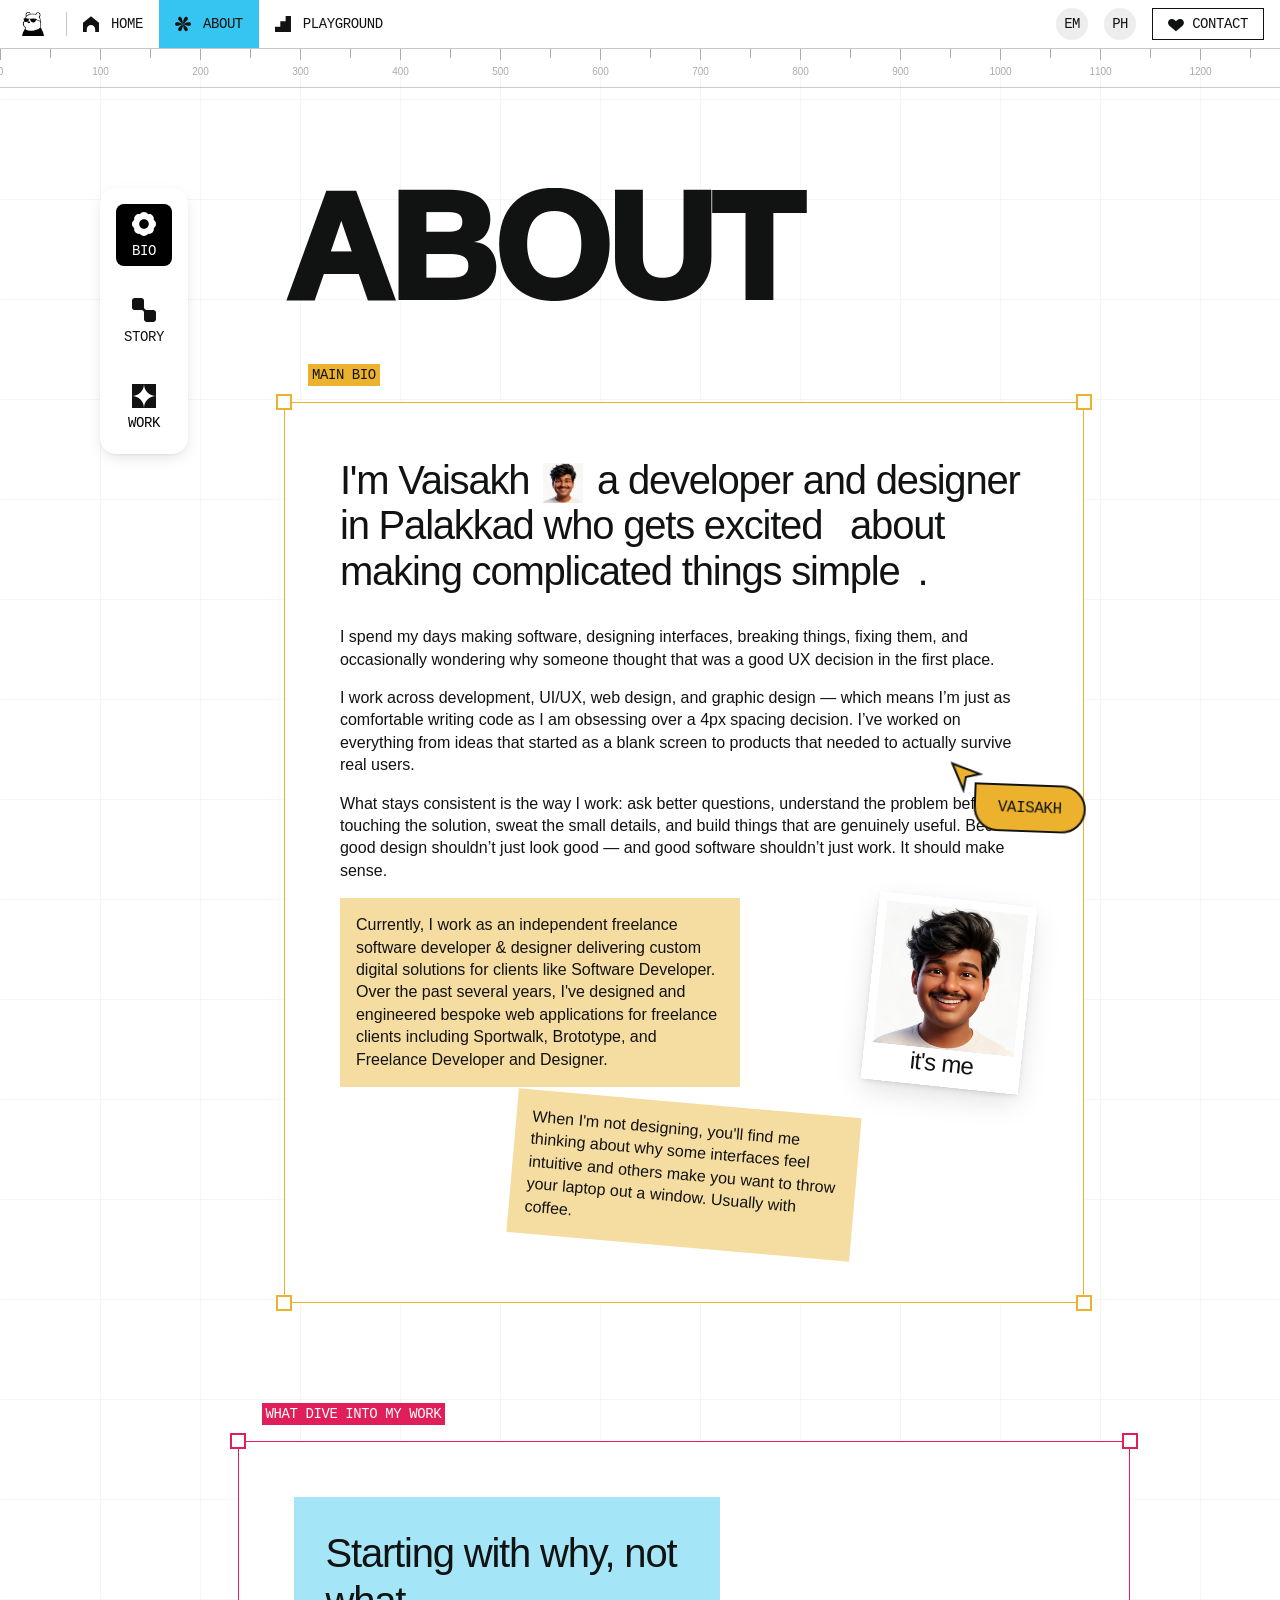
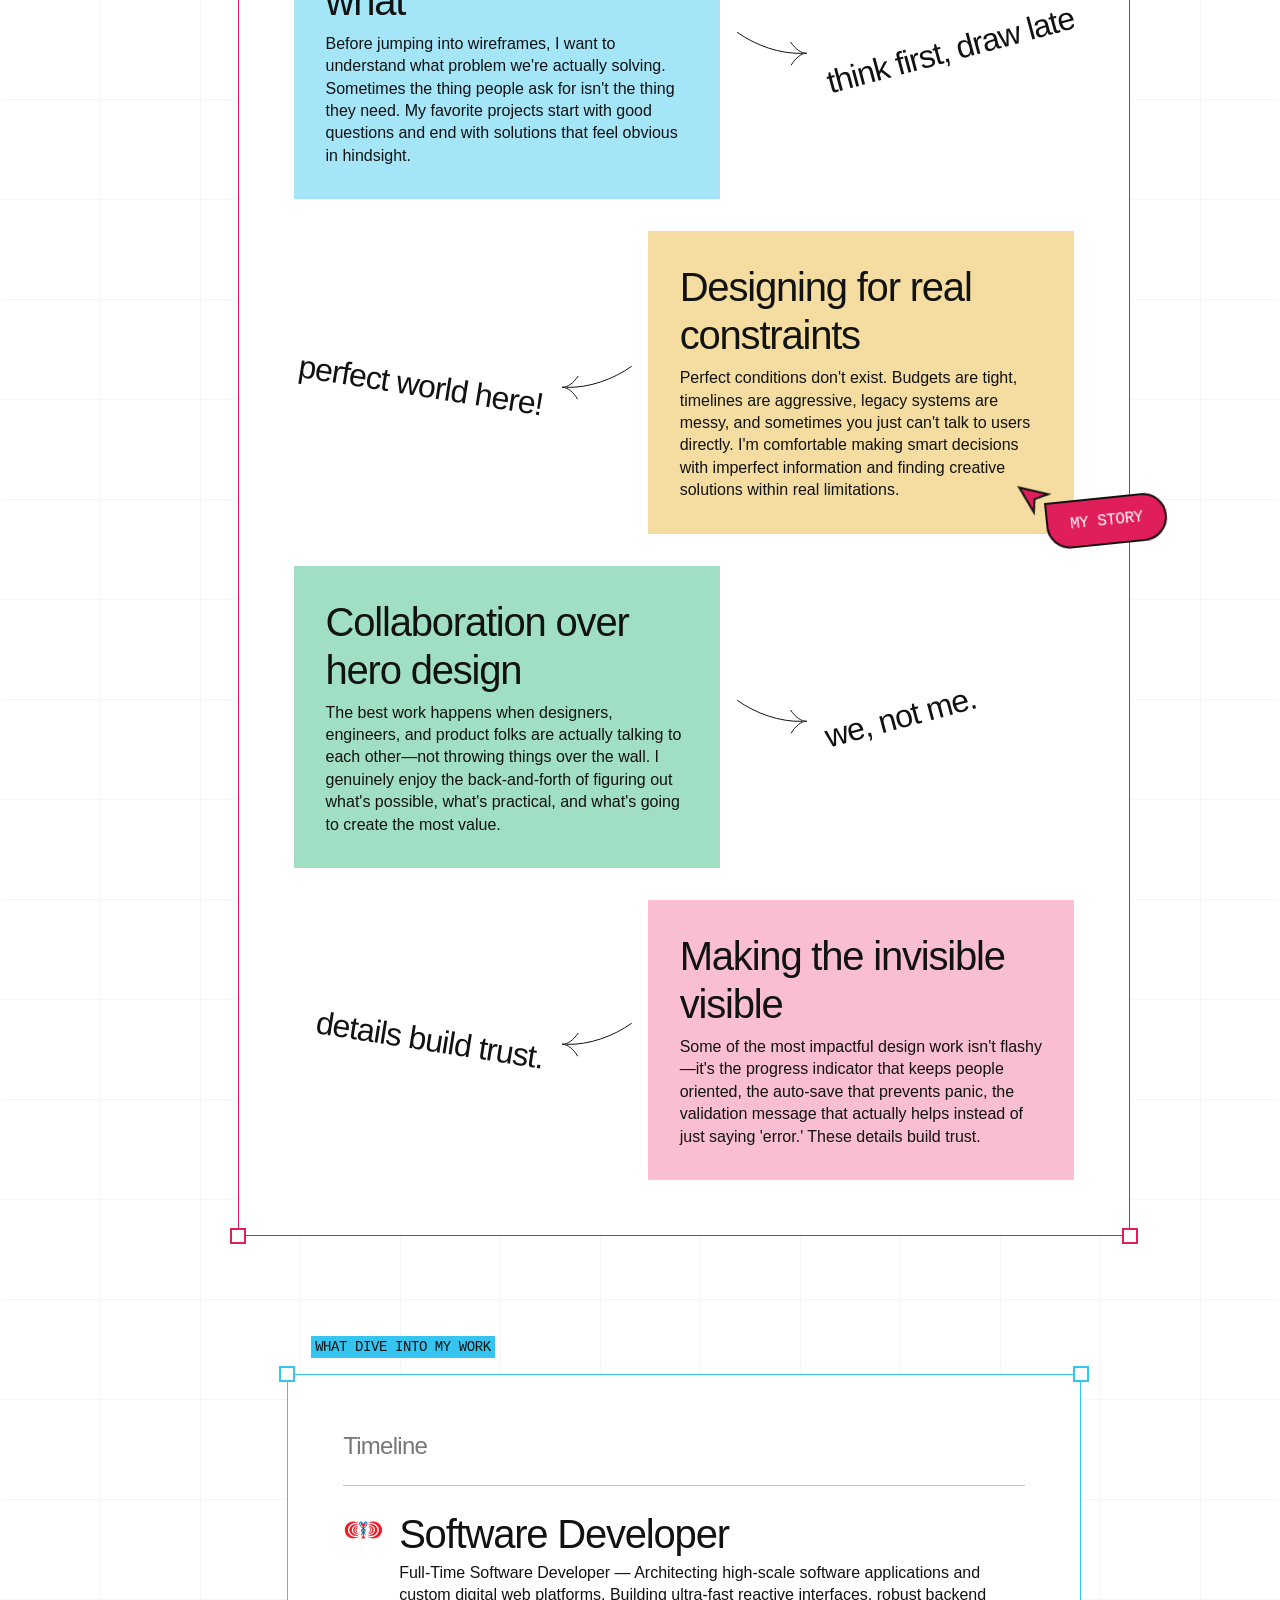
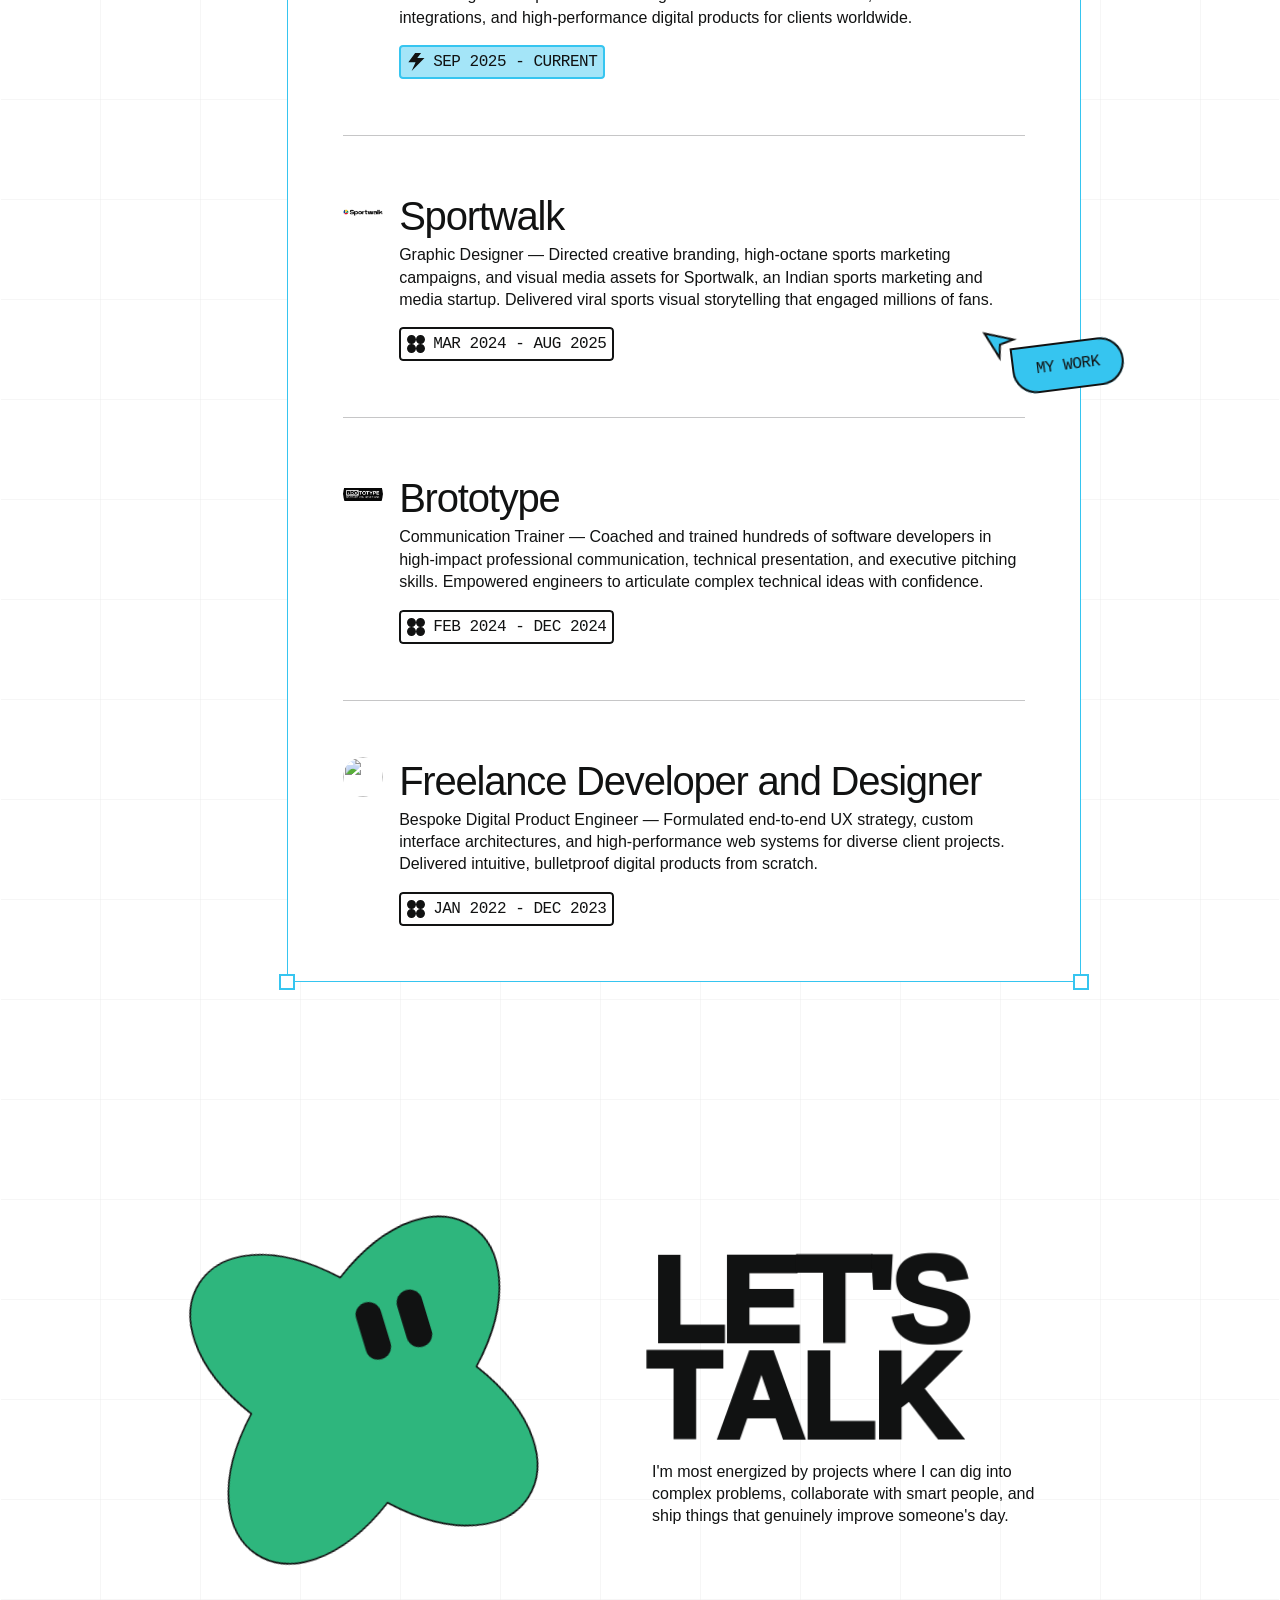
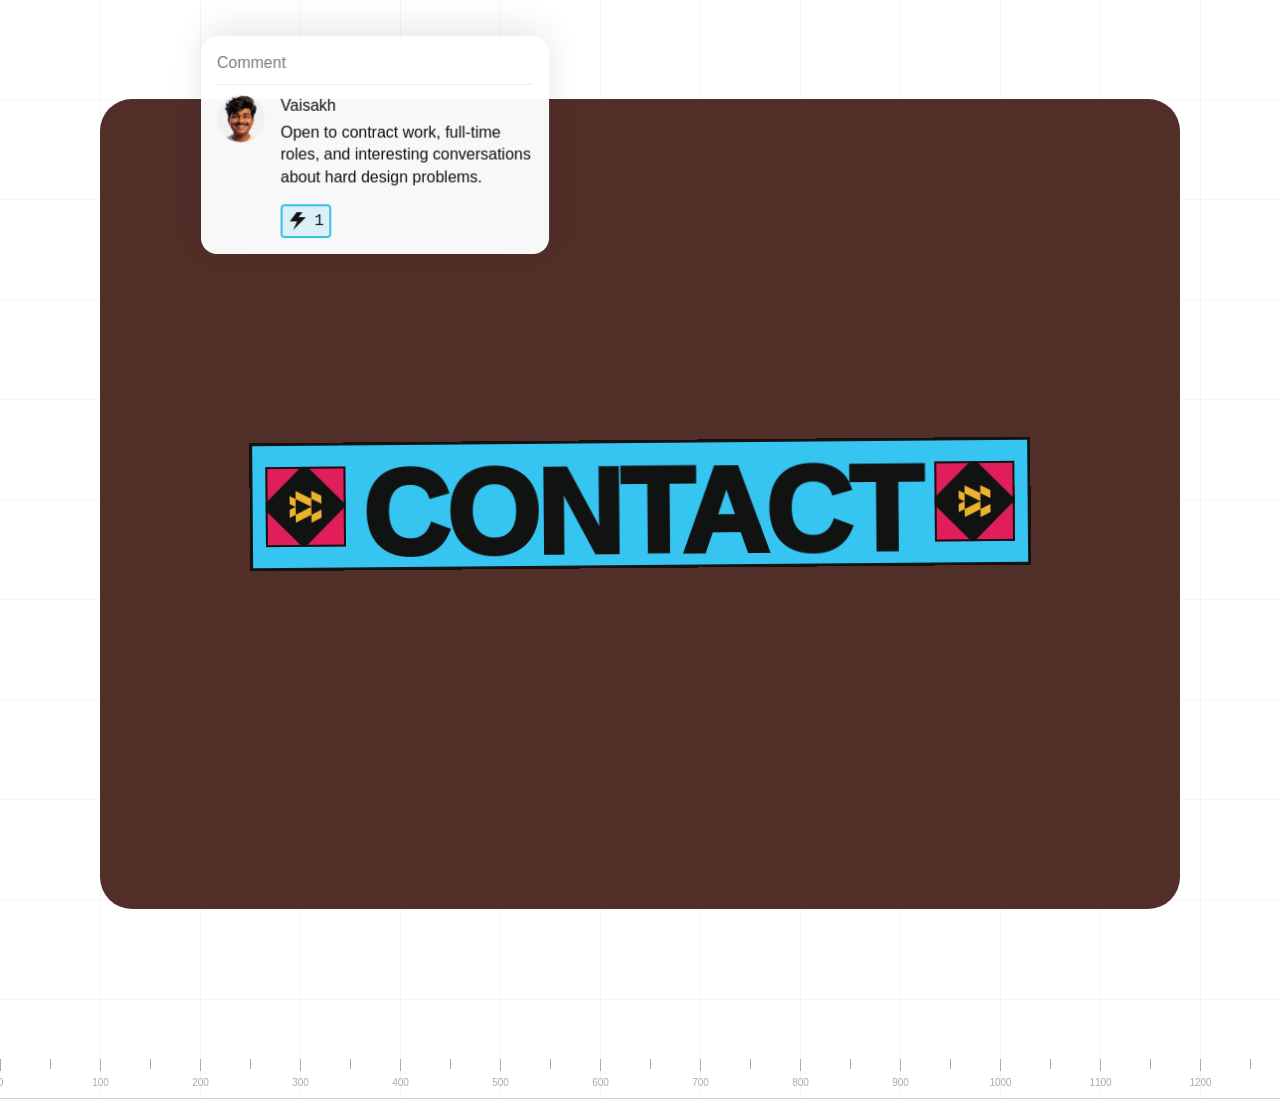
==== commit 18d99fff: "Update main bio content on About page" ====
--- a/about/index.html
+++ b/about/index.html
@@ -342,7 +342,7 @@
 <path fill-rule="evenodd" clip-rule="evenodd" d="M100 22C100 9.84974 90.1503 0 78 0H22C9.84974 0 0 9.84972 0 22V78.7194C0 90.8697 9.84974 100.719 22 100.719H78C90.1503 100.719 100 110.569 100 122.719V178C100 190.15 109.85 200 122 200H178C190.15 200 200 190.15 200 178V121.28C200 109.13 190.15 99.2805 178 99.2805H122C109.85 99.2805 100 89.4308 100 77.2805V22Z" fill="var(--token-4f4ed186-9023-4858-830a-5202d69249c1, rgb(17, 18, 18))"/>
 </svg></div><!--/$--></div></div><div class="framer-1ucsmrf" data-framer-component-type="RichTextContainer" style="--extracted-r6o4lv:var(--token-4f4ed186-9023-4858-830a-5202d69249c1, rgb(17, 18, 18));--framer-link-text-color:rgb(0, 153, 255);--framer-link-text-decoration:underline;transform:none"><p class="framer-text framer-styles-preset-27ku3y" data-styles-preset="MffBJovlA" dir="auto" style="--framer-text-color:var(--extracted-r6o4lv, var(--token-4f4ed186-9023-4858-830a-5202d69249c1, rgb(17, 18, 18)))">Story</p></div></a><!--/$--></div></div><!--/$--><!--$--><div class="ssr-variant"><div class="framer-1q98y8i-container"><!--$--><a class="framer-891Ch framer-NkuHG framer-1m3kj3m framer-v-2tyaa4 framer-t8qzwo" data-framer-name="Inactive" href="./about#work" style="background-color:var(--token-341b58e0-d728-43ce-a1dc-e77a522cab4f, rgb(255, 255, 255));width:100%;border-bottom-left-radius:8px;border-bottom-right-radius:8px;border-top-left-radius:8px;border-top-right-radius:8px"><div class="framer-7vz0jb" data-framer-name="Icon"><div class="framer-sn5788-container" data-code-component-plugin-id="84d4c1"><!--$--><div style="width:100%;height:100%;display:flex;align-items:center;justify-content:center;position:relative"><svg width="100%" height="100%" viewBox="0 0 200 200" fill="var(--token-4f4ed186-9023-4858-830a-5202d69249c1, rgb(17, 18, 18))" xmlns="http://www.w3.org/2000/svg">
 <path fill-rule="evenodd" clip-rule="evenodd" d="M0 100L7.62939e-06 0H100H200V100C144.78 100 100.013 55.2417 100 0.0239258C99.987 55.2417 55.2204 100 0 100ZM100 200C100 144.771 144.772 100 200 100V200H100ZM100 200C100 144.771 55.2285 100 0 100V200H100Z" fill="var(--token-4f4ed186-9023-4858-830a-5202d69249c1, rgb(17, 18, 18))"/>
-</svg></div><!--/$--></div></div><div class="framer-1ucsmrf" data-framer-component-type="RichTextContainer" style="--extracted-r6o4lv:var(--token-4f4ed186-9023-4858-830a-5202d69249c1, rgb(17, 18, 18));--framer-link-text-color:rgb(0, 153, 255);--framer-link-text-decoration:underline;transform:none"><p class="framer-text framer-styles-preset-27ku3y" data-styles-preset="MffBJovlA" dir="auto" style="--framer-text-color:var(--extracted-r6o4lv, var(--token-4f4ed186-9023-4858-830a-5202d69249c1, rgb(17, 18, 18)))">Work</p></div></a><!--/$--></div></div><!--/$--></div></div></div><div class="framer-94tkti" data-framer-name="Content"><div class="framer-1pltn3m" data-framer-name="Heading"><div class="framer-n5931f" data-framer-component-type="RichTextContainer" style="transform:none"><h1 class="framer-text framer-styles-preset-4nri6j" data-styles-preset="Iep6i79Kc" dir="auto" style="--framer-text-color:var(--token-4f4ed186-9023-4858-830a-5202d69249c1, rgb(17, 18, 18))">About</h1></div></div><div class="framer-me803a" data-framer-name="List Content"><section class="framer-1q34n9d" data-framer-name="Bio " id="mainbio"><div class="framer-13tnzw6" data-framer-name="Tag"><div class="framer-1m4k8ak" data-framer-name="Text"><div class="framer-n067kb" data-framer-component-type="RichTextContainer" style="transform:none"><h1 class="framer-text framer-styles-preset-27ku3y" data-styles-preset="MffBJovlA" dir="auto">Main bio</h1></div></div></div><div class="framer-1y1mzru" data-border="true" data-framer-name="Bio"><div class="framer-154vkhg" data-framer-name="Border"><div class="framer-7saf92" data-border="true" data-framer-name="Rectangle"></div><div class="framer-ze7fwm" data-border="true" data-framer-name="Rectangle"></div><div class="framer-h8548a" data-border="true" data-framer-name="Rectangle"></div><div class="framer-1909pth" data-border="true" data-framer-name="Rectangle"></div></div><div class="framer-1vsjwpg-container"><!--$--><div class="ssr-variant hidden-1hh7fxx hidden-y5t7zo"><div style="width:100%;transform:translateZ(0)"><p style="font-family:&quot;Inter Display&quot;, &quot;Inter Display Placeholder&quot;, sans-serif;font-weight:500;font-size:40px;line-height:1.1;letter-spacing:-0.03em;color:var(--token-4f4ed186-9023-4858-830a-5202d69249c1, rgb(17, 18, 18));text-align:left;margin:0;padding:0;display:block;width:100%;white-space:pre-wrap">‎‎I'm Vaisakh <span style="display:inline-flex;align-items:center;height:1em;margin:0 0.1em;vertical-align:middle;transform-origin:center;will-change:transform"><img src="/vaisakh-avatar.png?v=20260905" alt style="height:100%;width:auto;display:block;object-fit:contain"></span> a developer and designer in Palakkad who gets excited <span style="display:inline-flex;align-items:center;height:1em;margin:0 0.1em;vertical-align:middle;transform-origin:center;will-change:transform"><img src="https://framerusercontent.com/images/FZxylYfrf6MjQ4LPhIBR4t1H5s.png?width=201&amp;height=285" alt style="height:100%;width:auto;display:block;object-fit:contain"></span> about making complicated things simple <span style="display:inline-flex;align-items:center;height:1em;margin:0 0.1em;vertical-align:middle;transform-origin:center;will-change:transform"><img src="https://framerusercontent.com/images/c3dZgxHqG5LPDkUqNkbQbZSjBk.png?width=201&amp;height=285" alt style="height:100%;width:auto;display:block;object-fit:contain"></span>. </p></div></div><div class="ssr-variant hidden-1fzvxue hidden-y5t7zo"><div style="width:100%;transform:translateZ(0)"><p style="font-family:&quot;Inter Display&quot;, &quot;Inter Display Placeholder&quot;, sans-serif;font-weight:500;font-size:28px;line-height:1.1;letter-spacing:-0.03em;color:var(--token-4f4ed186-9023-4858-830a-5202d69249c1, rgb(17, 18, 18));text-align:left;margin:0;padding:0;display:block;width:100%;white-space:pre-wrap">‎‎I'm Vaisakh <span style="display:inline-flex;align-items:center;height:1em;margin:0 0.1em;vertical-align:middle;transform-origin:center;will-change:transform"><img src="/vaisakh-avatar.png?v=20260905" alt style="height:100%;width:auto;display:block;object-fit:contain"></span> a developer and designer in Palakkad who gets excited <span style="display:inline-flex;align-items:center;height:1em;margin:0 0.1em;vertical-align:middle;transform-origin:center;will-change:transform"><img src="https://framerusercontent.com/images/FZxylYfrf6MjQ4LPhIBR4t1H5s.png?width=201&amp;height=285" alt style="height:100%;width:auto;display:block;object-fit:contain"></span> about making complicated things simple <span style="display:inline-flex;align-items:center;height:1em;margin:0 0.1em;vertical-align:middle;transform-origin:center;will-change:transform"><img src="https://framerusercontent.com/images/c3dZgxHqG5LPDkUqNkbQbZSjBk.png?width=201&amp;height=285" alt style="height:100%;width:auto;display:block;object-fit:contain"></span>. </p></div></div><div class="ssr-variant hidden-1fzvxue hidden-1hh7fxx"><div style="width:100%;transform:translateZ(0)"><p style="font-family:&quot;Inter Display&quot;, &quot;Inter Display Placeholder&quot;, sans-serif;font-weight:500;font-size:32px;line-height:1.1;letter-spacing:-0.03em;color:var(--token-4f4ed186-9023-4858-830a-5202d69249c1, rgb(17, 18, 18));text-align:left;margin:0;padding:0;display:block;width:100%;white-space:pre-wrap">‎‎I'm Vaisakh <span style="display:inline-flex;align-items:center;height:1em;margin:0 0.1em;vertical-align:middle;transform-origin:center;will-change:transform"><img src="/vaisakh-avatar.png?v=20260905" alt style="height:100%;width:auto;display:block;object-fit:contain"></span> a developer and designer in Palakkad who gets excited <span style="display:inline-flex;align-items:center;height:1em;margin:0 0.1em;vertical-align:middle;transform-origin:center;will-change:transform"><img src="https://framerusercontent.com/images/FZxylYfrf6MjQ4LPhIBR4t1H5s.png?width=201&amp;height=285" alt style="height:100%;width:auto;display:block;object-fit:contain"></span> about making complicated things simple <span style="display:inline-flex;align-items:center;height:1em;margin:0 0.1em;vertical-align:middle;transform-origin:center;will-change:transform"><img src="https://framerusercontent.com/images/c3dZgxHqG5LPDkUqNkbQbZSjBk.png?width=201&amp;height=285" alt style="height:100%;width:auto;display:block;object-fit:contain"></span>. </p></div></div><!--/$--></div><div class="framer-1af8o5" data-framer-name="List content"><div class="framer-1lxxv7w" data-framer-component-type="RichTextContainer" style="transform:none"><p class="framer-text framer-styles-preset-163ovsm" data-styles-preset="ptQSvPZIk" dir="auto" style="--framer-text-color:var(--token-4f4ed186-9023-4858-830a-5202d69249c1, rgb(17, 18, 18))">I spend my days designing for healthcare platforms, booking systems, and other products where 'just figure it out' isn't an option. The people using these tools are busy, stressed, and have actual work to do. My job is to get out of their way.</p></div><div class="framer-t4ear5" data-framer-component-type="RichTextContainer" style="transform:none"><p class="framer-text framer-styles-preset-163ovsm" data-styles-preset="ptQSvPZIk" dir="auto" style="--framer-text-color:var(--token-4f4ed186-9023-4858-830a-5202d69249c1, rgb(17, 18, 18))">I've worked on teams of two and teams of twenty. I've had access to endless user research and I've had to make educated guesses with limited data. I've worked within strict component libraries and I've built design systems from scratch. What stays consistent is asking good questions, collaborating with people who know more than me, and shipping things that actually help</p></div><div class="framer-2vhojh" data-framer-name="Text + Polaroid"><div class="ssr-variant"><div class="framer-1qahak7-container"><div class="framer-6A3Mg framer-62fp8 framer-SwHTo framer-1sbsau2 framer-v-1gflzdq" data-framer-name="Only Content" style="background-color:var(--token-cd9da077-16e0-46f3-9a80-6bf4c2a79928, rgb(245, 221, 161));max-width:100%;width:100%"><div class="framer-lbfqwd" data-framer-component-type="RichTextContainer" style="--extracted-r6o4lv:var(--token-4f4ed186-9023-4858-830a-5202d69249c1, rgb(17, 18, 18));--framer-link-text-color:rgb(0, 153, 255);--framer-link-text-decoration:underline;transform:none"><p class="framer-text framer-styles-preset-163ovsm" data-styles-preset="ptQSvPZIk" dir="auto" style="--framer-text-color:var(--extracted-r6o4lv, var(--token-4f4ed186-9023-4858-830a-5202d69249c1, rgb(17, 18, 18)))">Currently, I work as an independent freelance software developer &amp; designer delivering custom digital solutions for clients like Software Developer. Over the past several years, I've designed and engineered bespoke web applications for freelance clients including Sportwalk, Brototype, and Freelance Developer and Designer.</p></div></div></div></div><div class="ssr-variant"><div class="framer-4hsz50-container" draggable="false" style="opacity:1;transform:rotate(6deg);-webkit-touch-callout:none;-webkit-user-select:none;user-select:none;touch-action:none"><div class="framer-bPcig framer-EjAzI framer-zl9qtm framer-v-zl9qtm" data-framer-name="Default" style="height:100%;max-width:100%;width:100%;box-shadow:0px 0.6021873017743928px 1.8065619053231785px -0.8333333333333333px rgba(0, 0, 0, 0.13), 0px 2.288533303243457px 6.8655999097303715px -1.6666666666666665px rgba(0, 0, 0, 0.13), 0px 10px 30px -2.5px rgba(0, 0, 0, 0.13)"><div class="framer-82wh8q" data-framer-name="Polaroid" style="background-color:var(--token-341b58e0-d728-43ce-a1dc-e77a522cab4f, rgb(255, 255, 255))"><div class="framer-1ywu17f"><div style="position:absolute;border-radius:inherit;corner-shape:inherit;top:0;right:0;bottom:0;left:0" data-framer-background-image-wrapper="true"><img decoding="async" loading="lazy" width="870" height="869" sizes="(min-width: 1200px) calc(100vw - 16px), (max-width: 809.98px) calc(min((min(min(100vw - 32px, 1800px), 800px) - 48px) * 0.56, 200px) - 16px), (min-width: 810px) and (max-width: 1199.98px) calc(100vw - 16px)" srcset="/vaisakh-avatar.png?v=20260905 512w,/vaisakh-avatar.png?v=20260905 870w" src="/vaisakh-avatar.png?v=20260905" alt style="display:block;width:100%;height:100%;border-radius:inherit;corner-shape:inherit;object-position:center;object-fit:cover"></div></div></div><div class="framer-1a9jrm3" data-framer-name="Polaroid" style="background-color:var(--token-341b58e0-d728-43ce-a1dc-e77a522cab4f, rgb(255, 255, 255))"><div class="framer-1wh2zmo" data-framer-component-type="RichTextContainer" style="--framer-link-text-color:rgb(0, 153, 255);--framer-link-text-decoration:underline;transform:none"><h5 class="framer-text framer-styles-preset-1v53mqb" data-styles-preset="qvOJ3gdiv" dir="auto">it's me</h5></div></div></div></div></div></div><div class="framer-9u3yg7" data-framer-name="Text Box"><div class="ssr-variant hidden-1hh7fxx"><div class="framer-1t1zpi3-container" style="transform:rotate(5deg)"><div class="framer-6A3Mg framer-62fp8 framer-SwHTo framer-1sbsau2 framer-v-1gflzdq" data-framer-name="Only Content" style="background-color:var(--token-cd9da077-16e0-46f3-9a80-6bf4c2a79928, rgb(245, 221, 161));width:100%"><div class="framer-lbfqwd" data-framer-component-type="RichTextContainer" style="--extracted-r6o4lv:var(--token-4f4ed186-9023-4858-830a-5202d69249c1, rgb(17, 18, 18));--framer-link-text-color:rgb(0, 153, 255);--framer-link-text-decoration:underline;transform:none"><p class="framer-text framer-styles-preset-163ovsm" data-styles-preset="ptQSvPZIk" dir="auto" style="--framer-text-color:var(--extracted-r6o4lv, var(--token-4f4ed186-9023-4858-830a-5202d69249c1, rgb(17, 18, 18)))">When I'm not designing, you'll find me thinking about why some interfaces feel intuitive and others make you want to throw your laptop out a window. Usually with coffee. </p></div></div></div></div><div class="ssr-variant hidden-1fzvxue hidden-y5t7zo"><div class="framer-1t1zpi3-container"><div class="framer-6A3Mg framer-62fp8 framer-SwHTo framer-1sbsau2 framer-v-1gflzdq" data-framer-name="Only Content" style="background-color:var(--token-cd9da077-16e0-46f3-9a80-6bf4c2a79928, rgb(245, 221, 161));width:100%"><div class="framer-lbfqwd" data-framer-component-type="RichTextContainer" style="--extracted-r6o4lv:var(--token-4f4ed186-9023-4858-830a-5202d69249c1, rgb(17, 18, 18));--framer-link-text-color:rgb(0, 153, 255);--framer-link-text-decoration:underline;transform:none"><p class="framer-text framer-styles-preset-163ovsm" data-styles-preset="ptQSvPZIk" dir="auto" style="--framer-text-color:var(--extracted-r6o4lv, var(--token-4f4ed186-9023-4858-830a-5202d69249c1, rgb(17, 18, 18)))">When I'm not designing, you'll find me thinking about why some interfaces feel intuitive and others make you want to throw your laptop out a window. Usually with coffee. </p></div></div></div></div></div></div><div class="framer-1yo890v hidden-1hh7fxx" data-border="true" data-framer-name="Cursor Tag" style="opacity:1;transform:translateY(-50%) rotate(-11deg)"><div class="framer-13xxg5d-container"><!--$--><div style="width:0px;height:0px"></div><!--/$--></div><div data-framer-component-type="SVG" data-framer-name="Cursor" parentsize="0" _constraints="[object Object]" rotation="0" shadows class="framer-5ogdh7" aria-hidden="true" style="image-rendering:pixelated;flex-shrink:0"><div class="svgContainer" style="width:100%;height:100%;aspect-ratio:inherit"><svg style="width:100%;height:100%;overflow: visible;"><use href="#svg1378496346_348"/></svg></div></div><div class="framer-1yusfv1" data-framer-component-type="RichTextContainer" style="transform:none"><p class="framer-text framer-styles-preset-1833qg6" data-styles-preset="jB2nPzqr7" dir="auto">Vaisakh</p></div></div></div></section><section class="framer-14jsokh" data-framer-name="My Story" id="my-story"><div class="framer-1h8izsz" data-framer-name="Content"><div class="framer-3cnw1y" data-framer-name="Tag"><div class="framer-71winf" data-framer-name="Text"><div class="framer-19x1pr" data-framer-component-type="RichTextContainer" style="transform:none"><h2 class="framer-text framer-styles-preset-27ku3y" data-styles-preset="MffBJovlA" dir="auto" style="--framer-text-color:var(--token-341b58e0-d728-43ce-a1dc-e77a522cab4f, rgb(255, 255, 255))">What dive into my work</h2></div></div></div><div class="framer-ixsok6" data-border="true" data-framer-name="Bio"><div class="framer-mpn7rf"><div class="ssr-variant"><div class="framer-15xqkt6-container"><div class="framer-6A3Mg framer-62fp8 framer-SwHTo framer-1sbsau2 framer-v-1sbsau2" data-framer-name="Heading + Content" style="background-color:var(--token-a40bc7b7-fed8-4930-b9f7-5dc39bc097a2, rgb(164, 229, 248));width:100%"><div class="framer-1jcsxx1" data-framer-component-type="RichTextContainer" style="--extracted-1eung3n:var(--token-4f4ed186-9023-4858-830a-5202d69249c1, rgb(17, 18, 18));--framer-link-text-color:rgb(0, 153, 255);--framer-link-text-decoration:underline;transform:none"><h4 class="framer-text framer-styles-preset-jjv5nu" data-styles-preset="TI_CAjGBM" dir="auto" style="--framer-text-color:var(--extracted-1eung3n, var(--token-4f4ed186-9023-4858-830a-5202d69249c1, rgb(17, 18, 18)))">Starting with why, not what</h4></div><div class="framer-lbfqwd" data-framer-component-type="RichTextContainer" style="--extracted-r6o4lv:var(--token-4f4ed186-9023-4858-830a-5202d69249c1, rgb(17, 18, 18));--framer-link-text-color:rgb(0, 153, 255);--framer-link-text-decoration:underline;transform:none"><p class="framer-text framer-styles-preset-163ovsm" data-styles-preset="ptQSvPZIk" dir="auto" style="--framer-text-color:var(--extracted-r6o4lv, var(--token-4f4ed186-9023-4858-830a-5202d69249c1, rgb(17, 18, 18)))">Before jumping into wireframes, I want to understand what problem we're actually solving. Sometimes the thing people ask for isn't the thing they need. My favorite projects start with good questions and end with solutions that feel obvious in hindsight. </p></div></div></div></div><div class="framer-1mk7bzi" data-framer-name="Note"><div class="framer-1lnd6n7" data-framer-name="Decoration"><div data-framer-name="Arrow" class="framer-Ikgpl framer-fm2tup"></div><div class="framer-13p3nrk" data-framer-component-type="RichTextContainer" style="transform:rotate(-15deg)"><h5 class="framer-text framer-styles-preset-1o05o96" data-styles-preset="H8WdmyHet" dir="auto">think first, draw later.</h5></div></div></div><div class="framer-rvqxqo" data-framer-name="Note"><div class="framer-3w4or8" data-framer-name="Decoration"><div class="framer-u6fwr5" data-framer-component-type="RichTextContainer" style="transform:rotate(9deg)"><h5 class="framer-text framer-styles-preset-1o05o96" data-styles-preset="H8WdmyHet" dir="auto">no perfect world here!</h5></div><div data-framer-name="Arrow" class="framer-ZtICC framer-1ugaiiq"></div></div></div><div class="ssr-variant"><div class="framer-705mjb-container"><div class="framer-6A3Mg framer-62fp8 framer-SwHTo framer-1sbsau2 framer-v-1sbsau2" data-framer-name="Heading + Content" style="background-color:var(--token-cd9da077-16e0-46f3-9a80-6bf4c2a79928, rgb(245, 221, 161));width:100%"><div class="framer-1jcsxx1" data-framer-component-type="RichTextContainer" style="--extracted-1eung3n:var(--token-4f4ed186-9023-4858-830a-5202d69249c1, rgb(17, 18, 18));--framer-link-text-color:rgb(0, 153, 255);--framer-link-text-decoration:underline;transform:none"><h4 class="framer-text framer-styles-preset-jjv5nu" data-styles-preset="TI_CAjGBM" dir="auto" style="--framer-text-color:var(--extracted-1eung3n, var(--token-4f4ed186-9023-4858-830a-5202d69249c1, rgb(17, 18, 18)))">Designing for real constraints</h4></div><div class="framer-lbfqwd" data-framer-component-type="RichTextContainer" style="--extracted-r6o4lv:var(--token-4f4ed186-9023-4858-830a-5202d69249c1, rgb(17, 18, 18));--framer-link-text-color:rgb(0, 153, 255);--framer-link-text-decoration:underline;transform:none"><p class="framer-text framer-styles-preset-163ovsm" data-styles-preset="ptQSvPZIk" dir="auto" style="--framer-text-color:var(--extracted-r6o4lv, var(--token-4f4ed186-9023-4858-830a-5202d69249c1, rgb(17, 18, 18)))">Perfect conditions don't exist. Budgets are tight, timelines are aggressive, legacy systems are messy, and sometimes you just can't talk to users directly. I'm comfortable making smart decisions with imperfect information and finding creative solutions within real limitations. </p></div></div></div></div><div class="ssr-variant"><div class="framer-bml7qr-container"><div class="framer-6A3Mg framer-62fp8 framer-SwHTo framer-1sbsau2 framer-v-1sbsau2" data-framer-name="Heading + Content" style="background-color:var(--token-3b25897c-a78c-4fb0-9a93-831975a769c1, rgb(161, 223, 197));width:100%"><div class="framer-1jcsxx1" data-framer-component-type="RichTextContainer" style="--extracted-1eung3n:var(--token-4f4ed186-9023-4858-830a-5202d69249c1, rgb(17, 18, 18));--framer-link-text-color:rgb(0, 153, 255);--framer-link-text-decoration:underline;transform:none"><h4 class="framer-text framer-styles-preset-jjv5nu" data-styles-preset="TI_CAjGBM" dir="auto" style="--framer-text-color:var(--extracted-1eung3n, var(--token-4f4ed186-9023-4858-830a-5202d69249c1, rgb(17, 18, 18)))">Collaboration over hero design</h4></div><div class="framer-lbfqwd" data-framer-component-type="RichTextContainer" style="--extracted-r6o4lv:var(--token-4f4ed186-9023-4858-830a-5202d69249c1, rgb(17, 18, 18));--framer-link-text-color:rgb(0, 153, 255);--framer-link-text-decoration:underline;transform:none"><p class="framer-text framer-styles-preset-163ovsm" data-styles-preset="ptQSvPZIk" dir="auto" style="--framer-text-color:var(--extracted-r6o4lv, var(--token-4f4ed186-9023-4858-830a-5202d69249c1, rgb(17, 18, 18)))">The best work happens when designers, engineers, and product folks are actually talking to each other—not throwing things over the wall. I genuinely enjoy the back-and-forth of figuring out what's possible, what's practical, and what's going to create the most value. </p></div></div></div></div><div class="framer-h7eo1w" data-framer-name="Note"><div class="framer-enz7kh" data-framer-name="Decoration"><div data-framer-name="Arrow" class="framer-Ikgpl framer-1a3z98x"></div><div class="framer-1j4k69v" data-framer-component-type="RichTextContainer" style="transform:rotate(-15deg)"><h5 class="framer-text framer-styles-preset-1o05o96" data-styles-preset="H8WdmyHet" dir="auto">we, not me.</h5></div></div></div><div class="framer-li1ezw" data-framer-name="Note"><div class="framer-1m7msg9" data-framer-name="Decoration"><div class="framer-1xesv5c" data-framer-component-type="RichTextContainer" style="transform:rotate(9deg)"><h5 class="framer-text framer-styles-preset-1o05o96" data-styles-preset="H8WdmyHet" dir="auto">details build trust.</h5></div><div data-framer-name="Arrow" class="framer-ZtICC framer-1t5eghs"></div></div></div><div class="ssr-variant"><div class="framer-1pbq76w-container"><div class="framer-6A3Mg framer-62fp8 framer-SwHTo framer-1sbsau2 framer-v-1sbsau2" data-framer-name="Heading + Content" style="background-color:var(--token-221f5458-30ad-42f0-b005-7c3d9fe30e8d, rgb(250, 190, 209));width:100%"><div class="framer-1jcsxx1" data-framer-component-type="RichTextContainer" style="--extracted-1eung3n:var(--token-4f4ed186-9023-4858-830a-5202d69249c1, rgb(17, 18, 18));--framer-link-text-color:rgb(0, 153, 255);--framer-link-text-decoration:underline;transform:none"><h4 class="framer-text framer-styles-preset-jjv5nu" data-styles-preset="TI_CAjGBM" dir="auto" style="--framer-text-color:var(--extracted-1eung3n, var(--token-4f4ed186-9023-4858-830a-5202d69249c1, rgb(17, 18, 18)))">Making the invisible visible </h4></div><div class="framer-lbfqwd" data-framer-component-type="RichTextContainer" style="--extracted-r6o4lv:var(--token-4f4ed186-9023-4858-830a-5202d69249c1, rgb(17, 18, 18));--framer-link-text-color:rgb(0, 153, 255);--framer-link-text-decoration:underline;transform:none"><p class="framer-text framer-styles-preset-163ovsm" data-styles-preset="ptQSvPZIk" dir="auto" style="--framer-text-color:var(--extracted-r6o4lv, var(--token-4f4ed186-9023-4858-830a-5202d69249c1, rgb(17, 18, 18)))">Some of the most impactful design work isn't flashy—it's the progress indicator that keeps people oriented, the auto-save that prevents panic, the validation message that actually helps instead of just saying 'error.' These details build trust. </p></div></div></div></div></div><div class="framer-w1h06a" data-framer-name="Border"><div class="framer-19dxwmd" data-border="true" data-framer-name="LT"></div><div class="framer-1a4182c" data-border="true" data-framer-name="Rectangle"></div><div class="framer-15z12r4" data-border="true" data-framer-name="Rectangle"></div><div class="framer-sat85g" data-border="true" data-framer-name="Rectangle"></div></div><div class="framer-1h2do80 hidden-1hh7fxx" data-border="true" data-framer-name="Cursor Tag" style="opacity:1;transform:translateY(-50%) rotate(-11deg)"><div class="framer-1f6mfj4-container"><!--$--><div style="width:0px;height:0px"></div><!--/$--></div><div data-framer-component-type="SVG" data-framer-name="Cursor" parentsize="0" _constraints="[object Object]" rotation="0" shadows class="framer-1slwc7v" aria-hidden="true" style="image-rendering:pixelated;flex-shrink:0"><div class="svgContainer" style="width:100%;height:100%;aspect-ratio:inherit"><svg style="width:100%;height:100%;overflow: visible;"><use href="#svg1439459110_387"/></svg></div></div><div class="framer-1k7dwc9" data-framer-component-type="RichTextContainer" style="transform:none"><p class="framer-text framer-styles-preset-1833qg6" data-styles-preset="jB2nPzqr7" dir="auto" style="--framer-text-color:var(--token-341b58e0-d728-43ce-a1dc-e77a522cab4f, rgb(255, 255, 255))">My story</p></div></div></div></div></section><section class="framer-o05pe9" data-framer-name="Work" id="work"><div class="framer-foyt4c" data-framer-name="Contain"><div class="framer-eox33i" data-framer-name="Tag"><div class="framer-nc06ra" data-framer-name="Text"><div class="framer-tzv26k" data-framer-component-type="RichTextContainer" style="transform:none"><h2 class="framer-text framer-styles-preset-27ku3y" data-styles-preset="MffBJovlA" dir="auto" style="--framer-text-color:var(--token-4f4ed186-9023-4858-830a-5202d69249c1, rgb(17, 18, 18))">What dive into my work</h2></div></div></div><div class="framer-1ql5gwc" data-border="true" data-framer-name="Content"><div class="framer-6aawbq" data-framer-name="Border"><div class="framer-3cixhw" data-border="true" data-framer-name="Rectangle"></div><div class="framer-iw10lq" data-border="true" data-framer-name="Rectangle"></div><div class="framer-11qzkjj" data-border="true" data-framer-name="Rectangle"></div><div class="framer-cis23f" data-border="true" data-framer-name="Rectangle"></div></div><div class="framer-1sty39j hidden-1hh7fxx" data-border="true" data-framer-name="Cursor Tag" style="opacity:1;transform:translateY(-50%) rotate(-11deg)"><div class="framer-161e4g2-container"><!--$--><div style="width:0px;height:0px"></div><!--/$--></div><div data-framer-component-type="SVG" data-framer-name="Cursor" parentsize="0" _constraints="[object Object]" rotation="0" shadows class="framer-1mrct6g" aria-hidden="true" style="image-rendering:pixelated;flex-shrink:0"><div class="svgContainer" style="width:100%;height:100%;aspect-ratio:inherit"><svg style="width:100%;height:100%;overflow: visible;"><use href="#svg52684662_392"/></svg></div></div><div class="framer-n52824" data-framer-component-type="RichTextContainer" style="transform:none"><p class="framer-text framer-styles-preset-1833qg6" data-styles-preset="jB2nPzqr7" dir="auto" style="--framer-text-color:var(--token-4f4ed186-9023-4858-830a-5202d69249c1, rgb(17, 18, 18))">My work</p></div></div><div class="framer-6p0jh5" data-framer-name="Comment"><div class="framer-xanzq5" data-framer-component-type="RichTextContainer" style="transform:none"><h5 class="framer-text framer-styles-preset-7q6rdi" data-styles-preset="JCTbwXFKE" dir="auto" style="--framer-text-color:var(--token-94d217a4-b19e-496f-a9f0-41c83f611b07, rgb(118, 119, 119))">Timeline</h5></div><div class="framer-4y5xew" data-framer-name="Line"></div><div class="framer-1no5cfb" data-framer-name="List works"><div class="ssr-variant"><div class="framer-n3c4-container"><div class="framer-ec48W framer-62fp8 framer-SwHTo framer-erhBl framer-10gofpt framer-v-10gofpt" data-framer-name="Current" style="width:100%"><div class="framer-17g34jv" style="border-bottom-left-radius:32px;border-bottom-right-radius:32px;border-top-left-radius:32px;border-top-right-radius:32px"><div style="position:absolute;border-radius:inherit;corner-shape:inherit;top:0;right:0;bottom:0;left:0" data-framer-background-image-wrapper="true"><img decoding="async" loading="lazy" width="78" height="32" src="/software-developer-logo.png?v=20260905" alt style="display:block;width:100%;height:100%;border-radius:inherit;corner-shape:inherit;object-position:center;object-fit:contain"></div></div><div class="framer-13hmzbm" data-framer-name="Text + Icon"><div class="framer-10vmn3d" data-framer-name="Text"><div class="framer-wbeqe6" data-framer-component-type="RichTextContainer" style="--extracted-1eung3n:var(--token-4f4ed186-9023-4858-830a-5202d69249c1, rgb(17, 18, 18));--framer-link-text-color:rgb(0, 153, 255);--framer-link-text-decoration:underline;transform:none"><h4 class="framer-text framer-styles-preset-jjv5nu" data-styles-preset="TI_CAjGBM" dir="auto" style="--framer-text-color:var(--extracted-1eung3n, var(--token-4f4ed186-9023-4858-830a-5202d69249c1, rgb(17, 18, 18)))">Software Developer</h4></div><div class="framer-zkzmni" data-framer-component-type="RichTextContainer" style="--extracted-r6o4lv:var(--token-4f4ed186-9023-4858-830a-5202d69249c1, rgb(17, 18, 18));--framer-link-text-color:rgb(0, 153, 255);--framer-link-text-decoration:underline;transform:none"><p class="framer-text framer-styles-preset-163ovsm" data-styles-preset="ptQSvPZIk" dir="auto" style="--framer-text-color:var(--extracted-r6o4lv, var(--token-4f4ed186-9023-4858-830a-5202d69249c1, rgb(17, 18, 18)))">Full-Time Software Developer — Architecting high-scale software applications and custom digital web platforms. Building ultra-fast reactive interfaces, robust backend integrations, and high-performance digital products for clients worldwide.</p></div></div><div class="framer-1m7f4yp" data-border="true" data-framer-name="React" style="--border-bottom-width:2px;--border-color:var(--token-1892785e-8581-4826-b411-015017430ad3, rgb(0, 94, 217));--border-left-width:2px;--border-right-width:2px;--border-style:solid;--border-top-width:2px;background-color:var(--token-a40bc7b7-fed8-4930-b9f7-5dc39bc097a2, rgb(164, 229, 248));border-bottom-left-radius:4px;border-bottom-right-radius:4px;border-top-left-radius:4px;border-top-right-radius:4px"><div class="framer-1qlx9ve-container" data-code-component-plugin-id="84d4c1"><!--$--><div style="width:100%;height:100%;display:flex;align-items:center;justify-content:center;position:relative"><svg width="100%" height="100%" viewBox="0 0 357 357" fill="var(--token-4f4ed186-9023-4858-830a-5202d69249c1, rgb(17, 18, 18))" xmlns="http://www.w3.org/2000/svg">
+</svg></div><!--/$--></div></div><div class="framer-1ucsmrf" data-framer-component-type="RichTextContainer" style="--extracted-r6o4lv:var(--token-4f4ed186-9023-4858-830a-5202d69249c1, rgb(17, 18, 18));--framer-link-text-color:rgb(0, 153, 255);--framer-link-text-decoration:underline;transform:none"><p class="framer-text framer-styles-preset-27ku3y" data-styles-preset="MffBJovlA" dir="auto" style="--framer-text-color:var(--extracted-r6o4lv, var(--token-4f4ed186-9023-4858-830a-5202d69249c1, rgb(17, 18, 18)))">Work</p></div></a><!--/$--></div></div><!--/$--></div></div></div><div class="framer-94tkti" data-framer-name="Content"><div class="framer-1pltn3m" data-framer-name="Heading"><div class="framer-n5931f" data-framer-component-type="RichTextContainer" style="transform:none"><h1 class="framer-text framer-styles-preset-4nri6j" data-styles-preset="Iep6i79Kc" dir="auto" style="--framer-text-color:var(--token-4f4ed186-9023-4858-830a-5202d69249c1, rgb(17, 18, 18))">About</h1></div></div><div class="framer-me803a" data-framer-name="List Content"><section class="framer-1q34n9d" data-framer-name="Bio " id="mainbio"><div class="framer-13tnzw6" data-framer-name="Tag"><div class="framer-1m4k8ak" data-framer-name="Text"><div class="framer-n067kb" data-framer-component-type="RichTextContainer" style="transform:none"><h1 class="framer-text framer-styles-preset-27ku3y" data-styles-preset="MffBJovlA" dir="auto">Main bio</h1></div></div></div><div class="framer-1y1mzru" data-border="true" data-framer-name="Bio"><div class="framer-154vkhg" data-framer-name="Border"><div class="framer-7saf92" data-border="true" data-framer-name="Rectangle"></div><div class="framer-ze7fwm" data-border="true" data-framer-name="Rectangle"></div><div class="framer-h8548a" data-border="true" data-framer-name="Rectangle"></div><div class="framer-1909pth" data-border="true" data-framer-name="Rectangle"></div></div><div class="framer-1vsjwpg-container"><!--$--><div class="ssr-variant hidden-1hh7fxx hidden-y5t7zo"><div style="width:100%;transform:translateZ(0)"><p style="font-family:&quot;Inter Display&quot;, &quot;Inter Display Placeholder&quot;, sans-serif;font-weight:500;font-size:40px;line-height:1.1;letter-spacing:-0.03em;color:var(--token-4f4ed186-9023-4858-830a-5202d69249c1, rgb(17, 18, 18));text-align:left;margin:0;padding:0;display:block;width:100%;white-space:pre-wrap">‎‎I'm Vaisakh <span style="display:inline-flex;align-items:center;height:1em;margin:0 0.1em;vertical-align:middle;transform-origin:center;will-change:transform"><img src="/vaisakh-avatar.png?v=20260905" alt style="height:100%;width:auto;display:block;object-fit:contain"></span> a developer and designer in Palakkad who gets excited <span style="display:inline-flex;align-items:center;height:1em;margin:0 0.1em;vertical-align:middle;transform-origin:center;will-change:transform"><img src="https://framerusercontent.com/images/FZxylYfrf6MjQ4LPhIBR4t1H5s.png?width=201&amp;height=285" alt style="height:100%;width:auto;display:block;object-fit:contain"></span> about making complicated things simple <span style="display:inline-flex;align-items:center;height:1em;margin:0 0.1em;vertical-align:middle;transform-origin:center;will-change:transform"><img src="https://framerusercontent.com/images/c3dZgxHqG5LPDkUqNkbQbZSjBk.png?width=201&amp;height=285" alt style="height:100%;width:auto;display:block;object-fit:contain"></span>. </p></div></div><div class="ssr-variant hidden-1fzvxue hidden-y5t7zo"><div style="width:100%;transform:translateZ(0)"><p style="font-family:&quot;Inter Display&quot;, &quot;Inter Display Placeholder&quot;, sans-serif;font-weight:500;font-size:28px;line-height:1.1;letter-spacing:-0.03em;color:var(--token-4f4ed186-9023-4858-830a-5202d69249c1, rgb(17, 18, 18));text-align:left;margin:0;padding:0;display:block;width:100%;white-space:pre-wrap">‎‎I'm Vaisakh <span style="display:inline-flex;align-items:center;height:1em;margin:0 0.1em;vertical-align:middle;transform-origin:center;will-change:transform"><img src="/vaisakh-avatar.png?v=20260905" alt style="height:100%;width:auto;display:block;object-fit:contain"></span> a developer and designer in Palakkad who gets excited <span style="display:inline-flex;align-items:center;height:1em;margin:0 0.1em;vertical-align:middle;transform-origin:center;will-change:transform"><img src="https://framerusercontent.com/images/FZxylYfrf6MjQ4LPhIBR4t1H5s.png?width=201&amp;height=285" alt style="height:100%;width:auto;display:block;object-fit:contain"></span> about making complicated things simple <span style="display:inline-flex;align-items:center;height:1em;margin:0 0.1em;vertical-align:middle;transform-origin:center;will-change:transform"><img src="https://framerusercontent.com/images/c3dZgxHqG5LPDkUqNkbQbZSjBk.png?width=201&amp;height=285" alt style="height:100%;width:auto;display:block;object-fit:contain"></span>. </p></div></div><div class="ssr-variant hidden-1fzvxue hidden-1hh7fxx"><div style="width:100%;transform:translateZ(0)"><p style="font-family:&quot;Inter Display&quot;, &quot;Inter Display Placeholder&quot;, sans-serif;font-weight:500;font-size:32px;line-height:1.1;letter-spacing:-0.03em;color:var(--token-4f4ed186-9023-4858-830a-5202d69249c1, rgb(17, 18, 18));text-align:left;margin:0;padding:0;display:block;width:100%;white-space:pre-wrap">‎‎I'm Vaisakh <span style="display:inline-flex;align-items:center;height:1em;margin:0 0.1em;vertical-align:middle;transform-origin:center;will-change:transform"><img src="/vaisakh-avatar.png?v=20260905" alt style="height:100%;width:auto;display:block;object-fit:contain"></span> a developer and designer in Palakkad who gets excited <span style="display:inline-flex;align-items:center;height:1em;margin:0 0.1em;vertical-align:middle;transform-origin:center;will-change:transform"><img src="https://framerusercontent.com/images/FZxylYfrf6MjQ4LPhIBR4t1H5s.png?width=201&amp;height=285" alt style="height:100%;width:auto;display:block;object-fit:contain"></span> about making complicated things simple <span style="display:inline-flex;align-items:center;height:1em;margin:0 0.1em;vertical-align:middle;transform-origin:center;will-change:transform"><img src="https://framerusercontent.com/images/c3dZgxHqG5LPDkUqNkbQbZSjBk.png?width=201&amp;height=285" alt style="height:100%;width:auto;display:block;object-fit:contain"></span>. </p></div></div><!--/$--></div><div class="framer-1af8o5" data-framer-name="List content"><div class="framer-1lxxv7w" data-framer-component-type="RichTextContainer" style="transform:none"><p class="framer-text framer-styles-preset-163ovsm" data-styles-preset="ptQSvPZIk" dir="auto" style="--framer-text-color:var(--token-4f4ed186-9023-4858-830a-5202d69249c1, rgb(17, 18, 18))">I spend my days making software, designing interfaces, breaking things, fixing them, and occasionally wondering why someone thought that was a good UX decision in the first place.</p></div><div class="framer-t4ear5" data-framer-component-type="RichTextContainer" style="transform:none"><p class="framer-text framer-styles-preset-163ovsm" data-styles-preset="ptQSvPZIk" dir="auto" style="--framer-text-color:var(--token-4f4ed186-9023-4858-830a-5202d69249c1, rgb(17, 18, 18))">I work across development, UI/UX, web design, and graphic design — which means I’m just as comfortable writing code as I am obsessing over a 4px spacing decision. I’ve worked on everything from ideas that started as a blank screen to products that needed to actually survive real users.</p></div><div class="framer-t4ear5" data-framer-component-type="RichTextContainer" style="transform:none"><p class="framer-text framer-styles-preset-163ovsm" data-styles-preset="ptQSvPZIk" dir="auto" style="--framer-text-color:var(--token-4f4ed186-9023-4858-830a-5202d69249c1, rgb(17, 18, 18))">What stays consistent is the way I work: ask better questions, understand the problem before touching the solution, sweat the small details, and build things that are genuinely useful. Because good design shouldn’t just look good — and good software shouldn’t just work. It should make sense.</p></div><div class="framer-2vhojh" data-framer-name="Text + Polaroid"><div class="ssr-variant"><div class="framer-1qahak7-container"><div class="framer-6A3Mg framer-62fp8 framer-SwHTo framer-1sbsau2 framer-v-1gflzdq" data-framer-name="Only Content" style="background-color:var(--token-cd9da077-16e0-46f3-9a80-6bf4c2a79928, rgb(245, 221, 161));max-width:100%;width:100%"><div class="framer-lbfqwd" data-framer-component-type="RichTextContainer" style="--extracted-r6o4lv:var(--token-4f4ed186-9023-4858-830a-5202d69249c1, rgb(17, 18, 18));--framer-link-text-color:rgb(0, 153, 255);--framer-link-text-decoration:underline;transform:none"><p class="framer-text framer-styles-preset-163ovsm" data-styles-preset="ptQSvPZIk" dir="auto" style="--framer-text-color:var(--extracted-r6o4lv, var(--token-4f4ed186-9023-4858-830a-5202d69249c1, rgb(17, 18, 18)))">Currently, I work as an independent freelance software developer &amp; designer delivering custom digital solutions for clients like Software Developer. Over the past several years, I've designed and engineered bespoke web applications for freelance clients including Sportwalk, Brototype, and Freelance Developer and Designer.</p></div></div></div></div><div class="ssr-variant"><div class="framer-4hsz50-container" draggable="false" style="opacity:1;transform:rotate(6deg);-webkit-touch-callout:none;-webkit-user-select:none;user-select:none;touch-action:none"><div class="framer-bPcig framer-EjAzI framer-zl9qtm framer-v-zl9qtm" data-framer-name="Default" style="height:100%;max-width:100%;width:100%;box-shadow:0px 0.6021873017743928px 1.8065619053231785px -0.8333333333333333px rgba(0, 0, 0, 0.13), 0px 2.288533303243457px 6.8655999097303715px -1.6666666666666665px rgba(0, 0, 0, 0.13), 0px 10px 30px -2.5px rgba(0, 0, 0, 0.13)"><div class="framer-82wh8q" data-framer-name="Polaroid" style="background-color:var(--token-341b58e0-d728-43ce-a1dc-e77a522cab4f, rgb(255, 255, 255))"><div class="framer-1ywu17f"><div style="position:absolute;border-radius:inherit;corner-shape:inherit;top:0;right:0;bottom:0;left:0" data-framer-background-image-wrapper="true"><img decoding="async" loading="lazy" width="870" height="869" sizes="(min-width: 1200px) calc(100vw - 16px), (max-width: 809.98px) calc(min((min(min(100vw - 32px, 1800px), 800px) - 48px) * 0.56, 200px) - 16px), (min-width: 810px) and (max-width: 1199.98px) calc(100vw - 16px)" srcset="/vaisakh-avatar.png?v=20260905 512w,/vaisakh-avatar.png?v=20260905 870w" src="/vaisakh-avatar.png?v=20260905" alt style="display:block;width:100%;height:100%;border-radius:inherit;corner-shape:inherit;object-position:center;object-fit:cover"></div></div></div><div class="framer-1a9jrm3" data-framer-name="Polaroid" style="background-color:var(--token-341b58e0-d728-43ce-a1dc-e77a522cab4f, rgb(255, 255, 255))"><div class="framer-1wh2zmo" data-framer-component-type="RichTextContainer" style="--framer-link-text-color:rgb(0, 153, 255);--framer-link-text-decoration:underline;transform:none"><h5 class="framer-text framer-styles-preset-1v53mqb" data-styles-preset="qvOJ3gdiv" dir="auto">it's me</h5></div></div></div></div></div></div><div class="framer-9u3yg7" data-framer-name="Text Box"><div class="ssr-variant hidden-1hh7fxx"><div class="framer-1t1zpi3-container" style="transform:rotate(5deg)"><div class="framer-6A3Mg framer-62fp8 framer-SwHTo framer-1sbsau2 framer-v-1gflzdq" data-framer-name="Only Content" style="background-color:var(--token-cd9da077-16e0-46f3-9a80-6bf4c2a79928, rgb(245, 221, 161));width:100%"><div class="framer-lbfqwd" data-framer-component-type="RichTextContainer" style="--extracted-r6o4lv:var(--token-4f4ed186-9023-4858-830a-5202d69249c1, rgb(17, 18, 18));--framer-link-text-color:rgb(0, 153, 255);--framer-link-text-decoration:underline;transform:none"><p class="framer-text framer-styles-preset-163ovsm" data-styles-preset="ptQSvPZIk" dir="auto" style="--framer-text-color:var(--extracted-r6o4lv, var(--token-4f4ed186-9023-4858-830a-5202d69249c1, rgb(17, 18, 18)))">When I'm not designing, you'll find me thinking about why some interfaces feel intuitive and others make you want to throw your laptop out a window. Usually with coffee. </p></div></div></div></div><div class="ssr-variant hidden-1fzvxue hidden-y5t7zo"><div class="framer-1t1zpi3-container"><div class="framer-6A3Mg framer-62fp8 framer-SwHTo framer-1sbsau2 framer-v-1gflzdq" data-framer-name="Only Content" style="background-color:var(--token-cd9da077-16e0-46f3-9a80-6bf4c2a79928, rgb(245, 221, 161));width:100%"><div class="framer-lbfqwd" data-framer-component-type="RichTextContainer" style="--extracted-r6o4lv:var(--token-4f4ed186-9023-4858-830a-5202d69249c1, rgb(17, 18, 18));--framer-link-text-color:rgb(0, 153, 255);--framer-link-text-decoration:underline;transform:none"><p class="framer-text framer-styles-preset-163ovsm" data-styles-preset="ptQSvPZIk" dir="auto" style="--framer-text-color:var(--extracted-r6o4lv, var(--token-4f4ed186-9023-4858-830a-5202d69249c1, rgb(17, 18, 18)))">When I'm not designing, you'll find me thinking about why some interfaces feel intuitive and others make you want to throw your laptop out a window. Usually with coffee. </p></div></div></div></div></div></div><div class="framer-1yo890v hidden-1hh7fxx" data-border="true" data-framer-name="Cursor Tag" style="opacity:1;transform:translateY(-50%) rotate(-11deg)"><div class="framer-13xxg5d-container"><!--$--><div style="width:0px;height:0px"></div><!--/$--></div><div data-framer-component-type="SVG" data-framer-name="Cursor" parentsize="0" _constraints="[object Object]" rotation="0" shadows class="framer-5ogdh7" aria-hidden="true" style="image-rendering:pixelated;flex-shrink:0"><div class="svgContainer" style="width:100%;height:100%;aspect-ratio:inherit"><svg style="width:100%;height:100%;overflow: visible;"><use href="#svg1378496346_348"/></svg></div></div><div class="framer-1yusfv1" data-framer-component-type="RichTextContainer" style="transform:none"><p class="framer-text framer-styles-preset-1833qg6" data-styles-preset="jB2nPzqr7" dir="auto">Vaisakh</p></div></div></div></section><section class="framer-14jsokh" data-framer-name="My Story" id="my-story"><div class="framer-1h8izsz" data-framer-name="Content"><div class="framer-3cnw1y" data-framer-name="Tag"><div class="framer-71winf" data-framer-name="Text"><div class="framer-19x1pr" data-framer-component-type="RichTextContainer" style="transform:none"><h2 class="framer-text framer-styles-preset-27ku3y" data-styles-preset="MffBJovlA" dir="auto" style="--framer-text-color:var(--token-341b58e0-d728-43ce-a1dc-e77a522cab4f, rgb(255, 255, 255))">What dive into my work</h2></div></div></div><div class="framer-ixsok6" data-border="true" data-framer-name="Bio"><div class="framer-mpn7rf"><div class="ssr-variant"><div class="framer-15xqkt6-container"><div class="framer-6A3Mg framer-62fp8 framer-SwHTo framer-1sbsau2 framer-v-1sbsau2" data-framer-name="Heading + Content" style="background-color:var(--token-a40bc7b7-fed8-4930-b9f7-5dc39bc097a2, rgb(164, 229, 248));width:100%"><div class="framer-1jcsxx1" data-framer-component-type="RichTextContainer" style="--extracted-1eung3n:var(--token-4f4ed186-9023-4858-830a-5202d69249c1, rgb(17, 18, 18));--framer-link-text-color:rgb(0, 153, 255);--framer-link-text-decoration:underline;transform:none"><h4 class="framer-text framer-styles-preset-jjv5nu" data-styles-preset="TI_CAjGBM" dir="auto" style="--framer-text-color:var(--extracted-1eung3n, var(--token-4f4ed186-9023-4858-830a-5202d69249c1, rgb(17, 18, 18)))">Starting with why, not what</h4></div><div class="framer-lbfqwd" data-framer-component-type="RichTextContainer" style="--extracted-r6o4lv:var(--token-4f4ed186-9023-4858-830a-5202d69249c1, rgb(17, 18, 18));--framer-link-text-color:rgb(0, 153, 255);--framer-link-text-decoration:underline;transform:none"><p class="framer-text framer-styles-preset-163ovsm" data-styles-preset="ptQSvPZIk" dir="auto" style="--framer-text-color:var(--extracted-r6o4lv, var(--token-4f4ed186-9023-4858-830a-5202d69249c1, rgb(17, 18, 18)))">Before jumping into wireframes, I want to understand what problem we're actually solving. Sometimes the thing people ask for isn't the thing they need. My favorite projects start with good questions and end with solutions that feel obvious in hindsight. </p></div></div></div></div><div class="framer-1mk7bzi" data-framer-name="Note"><div class="framer-1lnd6n7" data-framer-name="Decoration"><div data-framer-name="Arrow" class="framer-Ikgpl framer-fm2tup"></div><div class="framer-13p3nrk" data-framer-component-type="RichTextContainer" style="transform:rotate(-15deg)"><h5 class="framer-text framer-styles-preset-1o05o96" data-styles-preset="H8WdmyHet" dir="auto">think first, draw later.</h5></div></div></div><div class="framer-rvqxqo" data-framer-name="Note"><div class="framer-3w4or8" data-framer-name="Decoration"><div class="framer-u6fwr5" data-framer-component-type="RichTextContainer" style="transform:rotate(9deg)"><h5 class="framer-text framer-styles-preset-1o05o96" data-styles-preset="H8WdmyHet" dir="auto">no perfect world here!</h5></div><div data-framer-name="Arrow" class="framer-ZtICC framer-1ugaiiq"></div></div></div><div class="ssr-variant"><div class="framer-705mjb-container"><div class="framer-6A3Mg framer-62fp8 framer-SwHTo framer-1sbsau2 framer-v-1sbsau2" data-framer-name="Heading + Content" style="background-color:var(--token-cd9da077-16e0-46f3-9a80-6bf4c2a79928, rgb(245, 221, 161));width:100%"><div class="framer-1jcsxx1" data-framer-component-type="RichTextContainer" style="--extracted-1eung3n:var(--token-4f4ed186-9023-4858-830a-5202d69249c1, rgb(17, 18, 18));--framer-link-text-color:rgb(0, 153, 255);--framer-link-text-decoration:underline;transform:none"><h4 class="framer-text framer-styles-preset-jjv5nu" data-styles-preset="TI_CAjGBM" dir="auto" style="--framer-text-color:var(--extracted-1eung3n, var(--token-4f4ed186-9023-4858-830a-5202d69249c1, rgb(17, 18, 18)))">Designing for real constraints</h4></div><div class="framer-lbfqwd" data-framer-component-type="RichTextContainer" style="--extracted-r6o4lv:var(--token-4f4ed186-9023-4858-830a-5202d69249c1, rgb(17, 18, 18));--framer-link-text-color:rgb(0, 153, 255);--framer-link-text-decoration:underline;transform:none"><p class="framer-text framer-styles-preset-163ovsm" data-styles-preset="ptQSvPZIk" dir="auto" style="--framer-text-color:var(--extracted-r6o4lv, var(--token-4f4ed186-9023-4858-830a-5202d69249c1, rgb(17, 18, 18)))">Perfect conditions don't exist. Budgets are tight, timelines are aggressive, legacy systems are messy, and sometimes you just can't talk to users directly. I'm comfortable making smart decisions with imperfect information and finding creative solutions within real limitations. </p></div></div></div></div><div class="ssr-variant"><div class="framer-bml7qr-container"><div class="framer-6A3Mg framer-62fp8 framer-SwHTo framer-1sbsau2 framer-v-1sbsau2" data-framer-name="Heading + Content" style="background-color:var(--token-3b25897c-a78c-4fb0-9a93-831975a769c1, rgb(161, 223, 197));width:100%"><div class="framer-1jcsxx1" data-framer-component-type="RichTextContainer" style="--extracted-1eung3n:var(--token-4f4ed186-9023-4858-830a-5202d69249c1, rgb(17, 18, 18));--framer-link-text-color:rgb(0, 153, 255);--framer-link-text-decoration:underline;transform:none"><h4 class="framer-text framer-styles-preset-jjv5nu" data-styles-preset="TI_CAjGBM" dir="auto" style="--framer-text-color:var(--extracted-1eung3n, var(--token-4f4ed186-9023-4858-830a-5202d69249c1, rgb(17, 18, 18)))">Collaboration over hero design</h4></div><div class="framer-lbfqwd" data-framer-component-type="RichTextContainer" style="--extracted-r6o4lv:var(--token-4f4ed186-9023-4858-830a-5202d69249c1, rgb(17, 18, 18));--framer-link-text-color:rgb(0, 153, 255);--framer-link-text-decoration:underline;transform:none"><p class="framer-text framer-styles-preset-163ovsm" data-styles-preset="ptQSvPZIk" dir="auto" style="--framer-text-color:var(--extracted-r6o4lv, var(--token-4f4ed186-9023-4858-830a-5202d69249c1, rgb(17, 18, 18)))">The best work happens when designers, engineers, and product folks are actually talking to each other—not throwing things over the wall. I genuinely enjoy the back-and-forth of figuring out what's possible, what's practical, and what's going to create the most value. </p></div></div></div></div><div class="framer-h7eo1w" data-framer-name="Note"><div class="framer-enz7kh" data-framer-name="Decoration"><div data-framer-name="Arrow" class="framer-Ikgpl framer-1a3z98x"></div><div class="framer-1j4k69v" data-framer-component-type="RichTextContainer" style="transform:rotate(-15deg)"><h5 class="framer-text framer-styles-preset-1o05o96" data-styles-preset="H8WdmyHet" dir="auto">we, not me.</h5></div></div></div><div class="framer-li1ezw" data-framer-name="Note"><div class="framer-1m7msg9" data-framer-name="Decoration"><div class="framer-1xesv5c" data-framer-component-type="RichTextContainer" style="transform:rotate(9deg)"><h5 class="framer-text framer-styles-preset-1o05o96" data-styles-preset="H8WdmyHet" dir="auto">details build trust.</h5></div><div data-framer-name="Arrow" class="framer-ZtICC framer-1t5eghs"></div></div></div><div class="ssr-variant"><div class="framer-1pbq76w-container"><div class="framer-6A3Mg framer-62fp8 framer-SwHTo framer-1sbsau2 framer-v-1sbsau2" data-framer-name="Heading + Content" style="background-color:var(--token-221f5458-30ad-42f0-b005-7c3d9fe30e8d, rgb(250, 190, 209));width:100%"><div class="framer-1jcsxx1" data-framer-component-type="RichTextContainer" style="--extracted-1eung3n:var(--token-4f4ed186-9023-4858-830a-5202d69249c1, rgb(17, 18, 18));--framer-link-text-color:rgb(0, 153, 255);--framer-link-text-decoration:underline;transform:none"><h4 class="framer-text framer-styles-preset-jjv5nu" data-styles-preset="TI_CAjGBM" dir="auto" style="--framer-text-color:var(--extracted-1eung3n, var(--token-4f4ed186-9023-4858-830a-5202d69249c1, rgb(17, 18, 18)))">Making the invisible visible </h4></div><div class="framer-lbfqwd" data-framer-component-type="RichTextContainer" style="--extracted-r6o4lv:var(--token-4f4ed186-9023-4858-830a-5202d69249c1, rgb(17, 18, 18));--framer-link-text-color:rgb(0, 153, 255);--framer-link-text-decoration:underline;transform:none"><p class="framer-text framer-styles-preset-163ovsm" data-styles-preset="ptQSvPZIk" dir="auto" style="--framer-text-color:var(--extracted-r6o4lv, var(--token-4f4ed186-9023-4858-830a-5202d69249c1, rgb(17, 18, 18)))">Some of the most impactful design work isn't flashy—it's the progress indicator that keeps people oriented, the auto-save that prevents panic, the validation message that actually helps instead of just saying 'error.' These details build trust. </p></div></div></div></div></div><div class="framer-w1h06a" data-framer-name="Border"><div class="framer-19dxwmd" data-border="true" data-framer-name="LT"></div><div class="framer-1a4182c" data-border="true" data-framer-name="Rectangle"></div><div class="framer-15z12r4" data-border="true" data-framer-name="Rectangle"></div><div class="framer-sat85g" data-border="true" data-framer-name="Rectangle"></div></div><div class="framer-1h2do80 hidden-1hh7fxx" data-border="true" data-framer-name="Cursor Tag" style="opacity:1;transform:translateY(-50%) rotate(-11deg)"><div class="framer-1f6mfj4-container"><!--$--><div style="width:0px;height:0px"></div><!--/$--></div><div data-framer-component-type="SVG" data-framer-name="Cursor" parentsize="0" _constraints="[object Object]" rotation="0" shadows class="framer-1slwc7v" aria-hidden="true" style="image-rendering:pixelated;flex-shrink:0"><div class="svgContainer" style="width:100%;height:100%;aspect-ratio:inherit"><svg style="width:100%;height:100%;overflow: visible;"><use href="#svg1439459110_387"/></svg></div></div><div class="framer-1k7dwc9" data-framer-component-type="RichTextContainer" style="transform:none"><p class="framer-text framer-styles-preset-1833qg6" data-styles-preset="jB2nPzqr7" dir="auto" style="--framer-text-color:var(--token-341b58e0-d728-43ce-a1dc-e77a522cab4f, rgb(255, 255, 255))">My story</p></div></div></div></div></section><section class="framer-o05pe9" data-framer-name="Work" id="work"><div class="framer-foyt4c" data-framer-name="Contain"><div class="framer-eox33i" data-framer-name="Tag"><div class="framer-nc06ra" data-framer-name="Text"><div class="framer-tzv26k" data-framer-component-type="RichTextContainer" style="transform:none"><h2 class="framer-text framer-styles-preset-27ku3y" data-styles-preset="MffBJovlA" dir="auto" style="--framer-text-color:var(--token-4f4ed186-9023-4858-830a-5202d69249c1, rgb(17, 18, 18))">What dive into my work</h2></div></div></div><div class="framer-1ql5gwc" data-border="true" data-framer-name="Content"><div class="framer-6aawbq" data-framer-name="Border"><div class="framer-3cixhw" data-border="true" data-framer-name="Rectangle"></div><div class="framer-iw10lq" data-border="true" data-framer-name="Rectangle"></div><div class="framer-11qzkjj" data-border="true" data-framer-name="Rectangle"></div><div class="framer-cis23f" data-border="true" data-framer-name="Rectangle"></div></div><div class="framer-1sty39j hidden-1hh7fxx" data-border="true" data-framer-name="Cursor Tag" style="opacity:1;transform:translateY(-50%) rotate(-11deg)"><div class="framer-161e4g2-container"><!--$--><div style="width:0px;height:0px"></div><!--/$--></div><div data-framer-component-type="SVG" data-framer-name="Cursor" parentsize="0" _constraints="[object Object]" rotation="0" shadows class="framer-1mrct6g" aria-hidden="true" style="image-rendering:pixelated;flex-shrink:0"><div class="svgContainer" style="width:100%;height:100%;aspect-ratio:inherit"><svg style="width:100%;height:100%;overflow: visible;"><use href="#svg52684662_392"/></svg></div></div><div class="framer-n52824" data-framer-component-type="RichTextContainer" style="transform:none"><p class="framer-text framer-styles-preset-1833qg6" data-styles-preset="jB2nPzqr7" dir="auto" style="--framer-text-color:var(--token-4f4ed186-9023-4858-830a-5202d69249c1, rgb(17, 18, 18))">My work</p></div></div><div class="framer-6p0jh5" data-framer-name="Comment"><div class="framer-xanzq5" data-framer-component-type="RichTextContainer" style="transform:none"><h5 class="framer-text framer-styles-preset-7q6rdi" data-styles-preset="JCTbwXFKE" dir="auto" style="--framer-text-color:var(--token-94d217a4-b19e-496f-a9f0-41c83f611b07, rgb(118, 119, 119))">Timeline</h5></div><div class="framer-4y5xew" data-framer-name="Line"></div><div class="framer-1no5cfb" data-framer-name="List works"><div class="ssr-variant"><div class="framer-n3c4-container"><div class="framer-ec48W framer-62fp8 framer-SwHTo framer-erhBl framer-10gofpt framer-v-10gofpt" data-framer-name="Current" style="width:100%"><div class="framer-17g34jv" style="border-bottom-left-radius:32px;border-bottom-right-radius:32px;border-top-left-radius:32px;border-top-right-radius:32px"><div style="position:absolute;border-radius:inherit;corner-shape:inherit;top:0;right:0;bottom:0;left:0" data-framer-background-image-wrapper="true"><img decoding="async" loading="lazy" width="78" height="32" src="/software-developer-logo.png?v=20260905" alt style="display:block;width:100%;height:100%;border-radius:inherit;corner-shape:inherit;object-position:center;object-fit:contain"></div></div><div class="framer-13hmzbm" data-framer-name="Text + Icon"><div class="framer-10vmn3d" data-framer-name="Text"><div class="framer-wbeqe6" data-framer-component-type="RichTextContainer" style="--extracted-1eung3n:var(--token-4f4ed186-9023-4858-830a-5202d69249c1, rgb(17, 18, 18));--framer-link-text-color:rgb(0, 153, 255);--framer-link-text-decoration:underline;transform:none"><h4 class="framer-text framer-styles-preset-jjv5nu" data-styles-preset="TI_CAjGBM" dir="auto" style="--framer-text-color:var(--extracted-1eung3n, var(--token-4f4ed186-9023-4858-830a-5202d69249c1, rgb(17, 18, 18)))">Software Developer</h4></div><div class="framer-zkzmni" data-framer-component-type="RichTextContainer" style="--extracted-r6o4lv:var(--token-4f4ed186-9023-4858-830a-5202d69249c1, rgb(17, 18, 18));--framer-link-text-color:rgb(0, 153, 255);--framer-link-text-decoration:underline;transform:none"><p class="framer-text framer-styles-preset-163ovsm" data-styles-preset="ptQSvPZIk" dir="auto" style="--framer-text-color:var(--extracted-r6o4lv, var(--token-4f4ed186-9023-4858-830a-5202d69249c1, rgb(17, 18, 18)))">Full-Time Software Developer — Architecting high-scale software applications and custom digital web platforms. Building ultra-fast reactive interfaces, robust backend integrations, and high-performance digital products for clients worldwide.</p></div></div><div class="framer-1m7f4yp" data-border="true" data-framer-name="React" style="--border-bottom-width:2px;--border-color:var(--token-1892785e-8581-4826-b411-015017430ad3, rgb(0, 94, 217));--border-left-width:2px;--border-right-width:2px;--border-style:solid;--border-top-width:2px;background-color:var(--token-a40bc7b7-fed8-4930-b9f7-5dc39bc097a2, rgb(164, 229, 248));border-bottom-left-radius:4px;border-bottom-right-radius:4px;border-top-left-radius:4px;border-top-right-radius:4px"><div class="framer-1qlx9ve-container" data-code-component-plugin-id="84d4c1"><!--$--><div style="width:100%;height:100%;display:flex;align-items:center;justify-content:center;position:relative"><svg width="100%" height="100%" viewBox="0 0 357 357" fill="var(--token-4f4ed186-9023-4858-830a-5202d69249c1, rgb(17, 18, 18))" xmlns="http://www.w3.org/2000/svg">
 <path fill-rule="evenodd" clip-rule="evenodd" d="M161.287 0H279.807L203.041 101.593H346.847L91.972 355.528L169.695 184.3H26.7266L161.287 0Z" fill="var(--token-4f4ed186-9023-4858-830a-5202d69249c1, rgb(17, 18, 18))"/>
 </svg></div><!--/$--></div><div class="framer-lnnxhg" data-framer-component-type="RichTextContainer" style="--extracted-r6o4lv:var(--token-4f4ed186-9023-4858-830a-5202d69249c1, rgb(17, 18, 18));--framer-link-text-color:rgb(0, 153, 255);--framer-link-text-decoration:underline;transform:none"><p class="framer-text framer-styles-preset-1833qg6" data-styles-preset="jB2nPzqr7" dir="auto" style="--framer-text-color:var(--extracted-r6o4lv, var(--token-4f4ed186-9023-4858-830a-5202d69249c1, rgb(17, 18, 18)))">Sep 2025 - Current</p></div></div></div></div></div></div><div class="framer-1k6gw7g" data-framer-name="Line"></div><div class="ssr-variant"><div class="framer-o62oz8-container"><div class="framer-ec48W framer-62fp8 framer-SwHTo framer-erhBl framer-10gofpt framer-v-12t281j" data-framer-name="Past" style="width:100%"><div class="framer-17g34jv" style="border-bottom-left-radius:32px;border-bottom-right-radius:32px;border-top-left-radius:32px;border-top-right-radius:32px"><div style="position:absolute;border-radius:inherit;corner-shape:inherit;top:0;right:0;bottom:0;left:0" data-framer-background-image-wrapper="true"><img decoding="async" loading="lazy" width="50" height="39" src="/sportwalk-logo.png?v=20260905" alt style="display:block;width:100%;height:100%;border-radius:inherit;corner-shape:inherit;object-position:center;object-fit:contain"></div></div><div class="framer-13hmzbm" data-framer-name="Text + Icon"><div class="framer-10vmn3d" data-framer-name="Text"><div class="framer-wbeqe6" data-framer-component-type="RichTextContainer" style="--extracted-1eung3n:var(--token-4f4ed186-9023-4858-830a-5202d69249c1, rgb(17, 18, 18));--framer-link-text-color:rgb(0, 153, 255);--framer-link-text-decoration:underline;transform:none"><h4 class="framer-text framer-styles-preset-jjv5nu" data-styles-preset="TI_CAjGBM" dir="auto" style="--framer-text-color:var(--extracted-1eung3n, var(--token-4f4ed186-9023-4858-830a-5202d69249c1, rgb(17, 18, 18)))">Sportwalk</h4></div><div class="framer-zkzmni" data-framer-component-type="RichTextContainer" style="--extracted-r6o4lv:var(--token-4f4ed186-9023-4858-830a-5202d69249c1, rgb(17, 18, 18));--framer-link-text-color:rgb(0, 153, 255);--framer-link-text-decoration:underline;transform:none"><p class="framer-text framer-styles-preset-163ovsm" data-styles-preset="ptQSvPZIk" dir="auto" style="--framer-text-color:var(--extracted-r6o4lv, var(--token-4f4ed186-9023-4858-830a-5202d69249c1, rgb(17, 18, 18)))">Graphic Designer — Directed creative branding, high-octane sports marketing campaigns, and visual media assets for Sportwalk, an Indian sports marketing and media startup. Delivered viral sports visual storytelling that engaged millions of fans.</p></div></div><div class="framer-1m7f4yp" data-border="true" data-framer-name="React" style="--border-bottom-width:2px;--border-color:var(--token-4f4ed186-9023-4858-830a-5202d69249c1, rgb(17, 18, 18));--border-left-width:2px;--border-right-width:2px;--border-style:solid;--border-top-width:2px;background-color:rgba(0, 0, 0, 0);border-bottom-left-radius:4px;border-bottom-right-radius:4px;border-top-left-radius:4px;border-top-right-radius:4px"><div class="framer-1qlx9ve-container" data-code-component-plugin-id="84d4c1"><!--$--><div style="width:100%;height:100%;display:flex;align-items:center;justify-content:center;position:relative"><svg width="100%" height="100%" viewBox="0 0 200 200" fill="var(--token-4f4ed186-9023-4858-830a-5202d69249c1, rgb(17, 18, 18))" xmlns="http://www.w3.org/2000/svg">
 <path fill-rule="evenodd" clip-rule="evenodd" d="M50 100C77.6142 100 100 77.6142 100 50C100 77.6142 122.386 100 150 100C122.386 100 100 122.386 100 150C100 122.386 77.6142 100 50 100ZM50 100C22.3858 100 0 122.386 0 150C0 177.614 22.3858 200 50 200C77.6142 200 100 177.614 100 150C100 177.614 122.386 200 150 200C177.614 200 200 177.614 200 150C200 122.386 177.614 100 150 100C177.614 100 200 77.6142 200 50C200 22.3858 177.614 0 150 0C122.386 0 100 22.3858 100 50C100 22.3858 77.6142 0 50 0C22.3858 0 0 22.3858 0 50C0 77.6142 22.3858 100 50 100Z" fill="var(--token-4f4ed186-9023-4858-830a-5202d69249c1, rgb(17, 18, 18))"/>
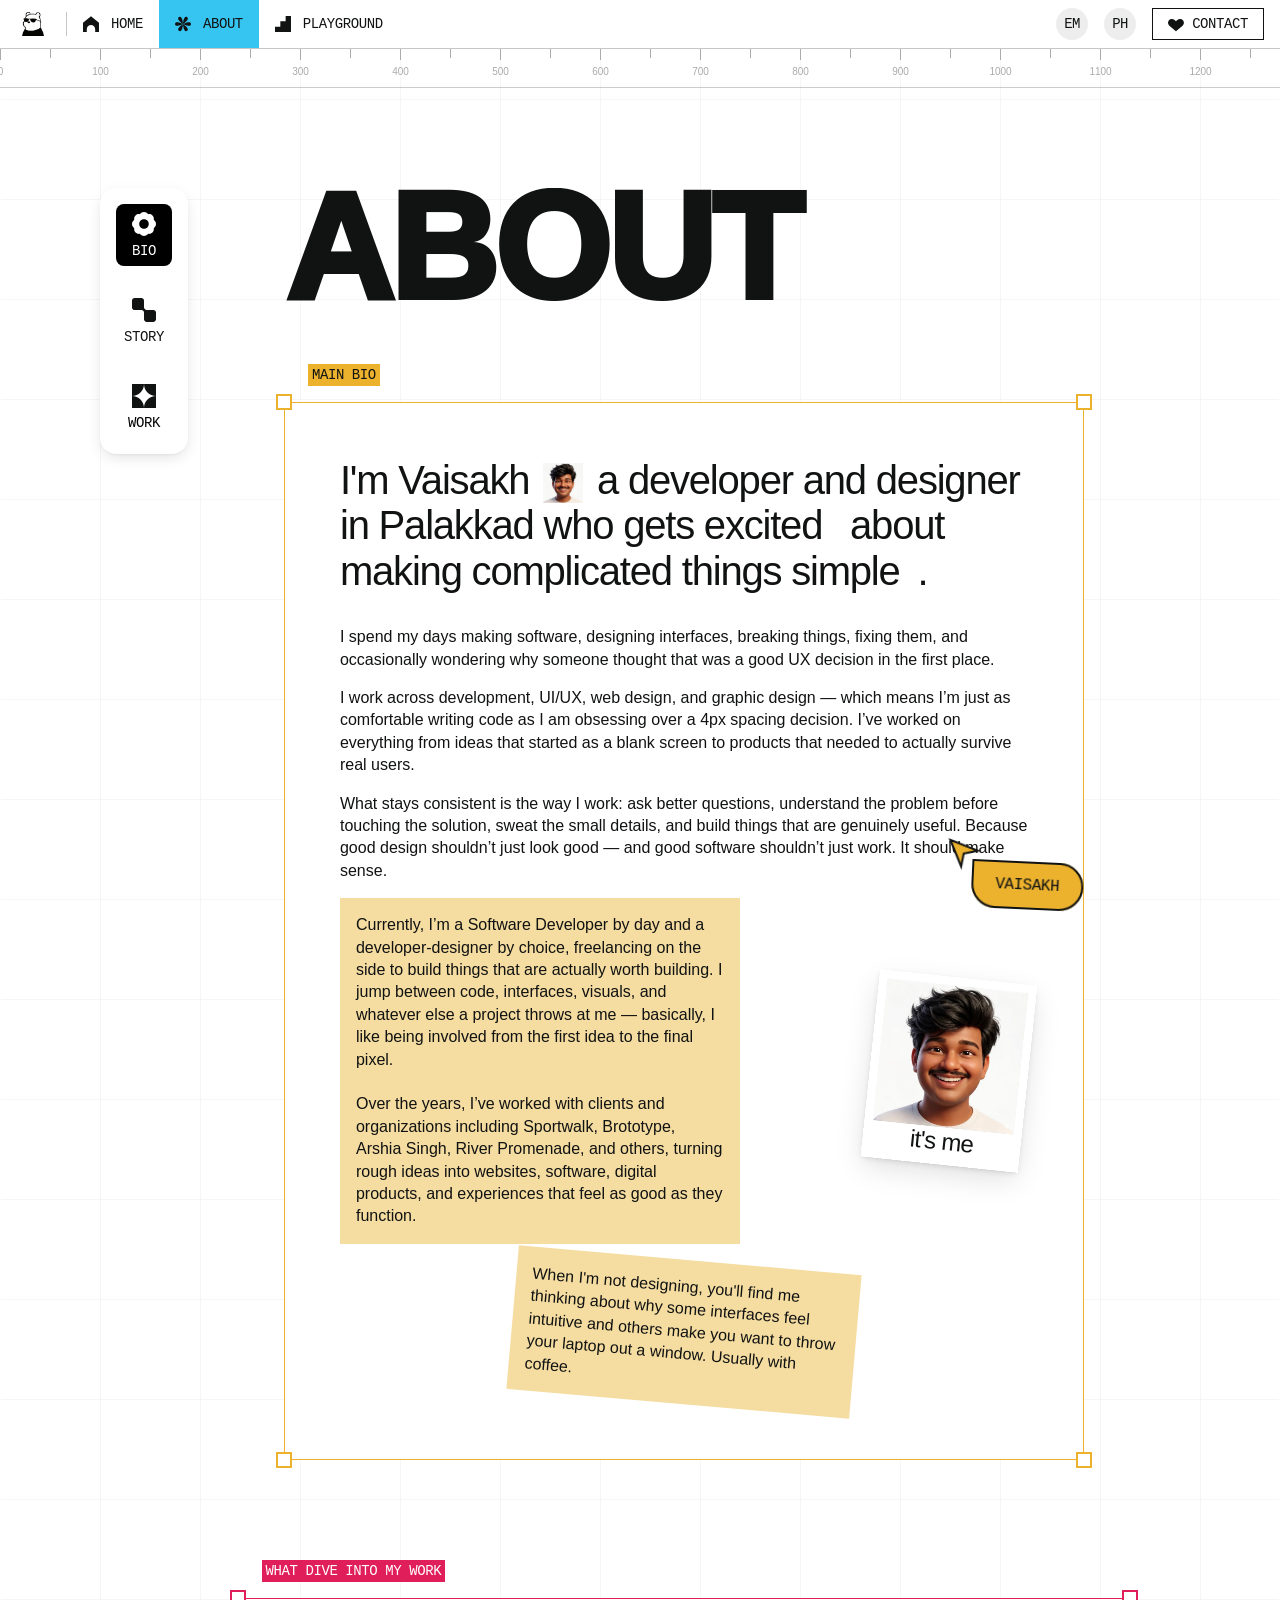
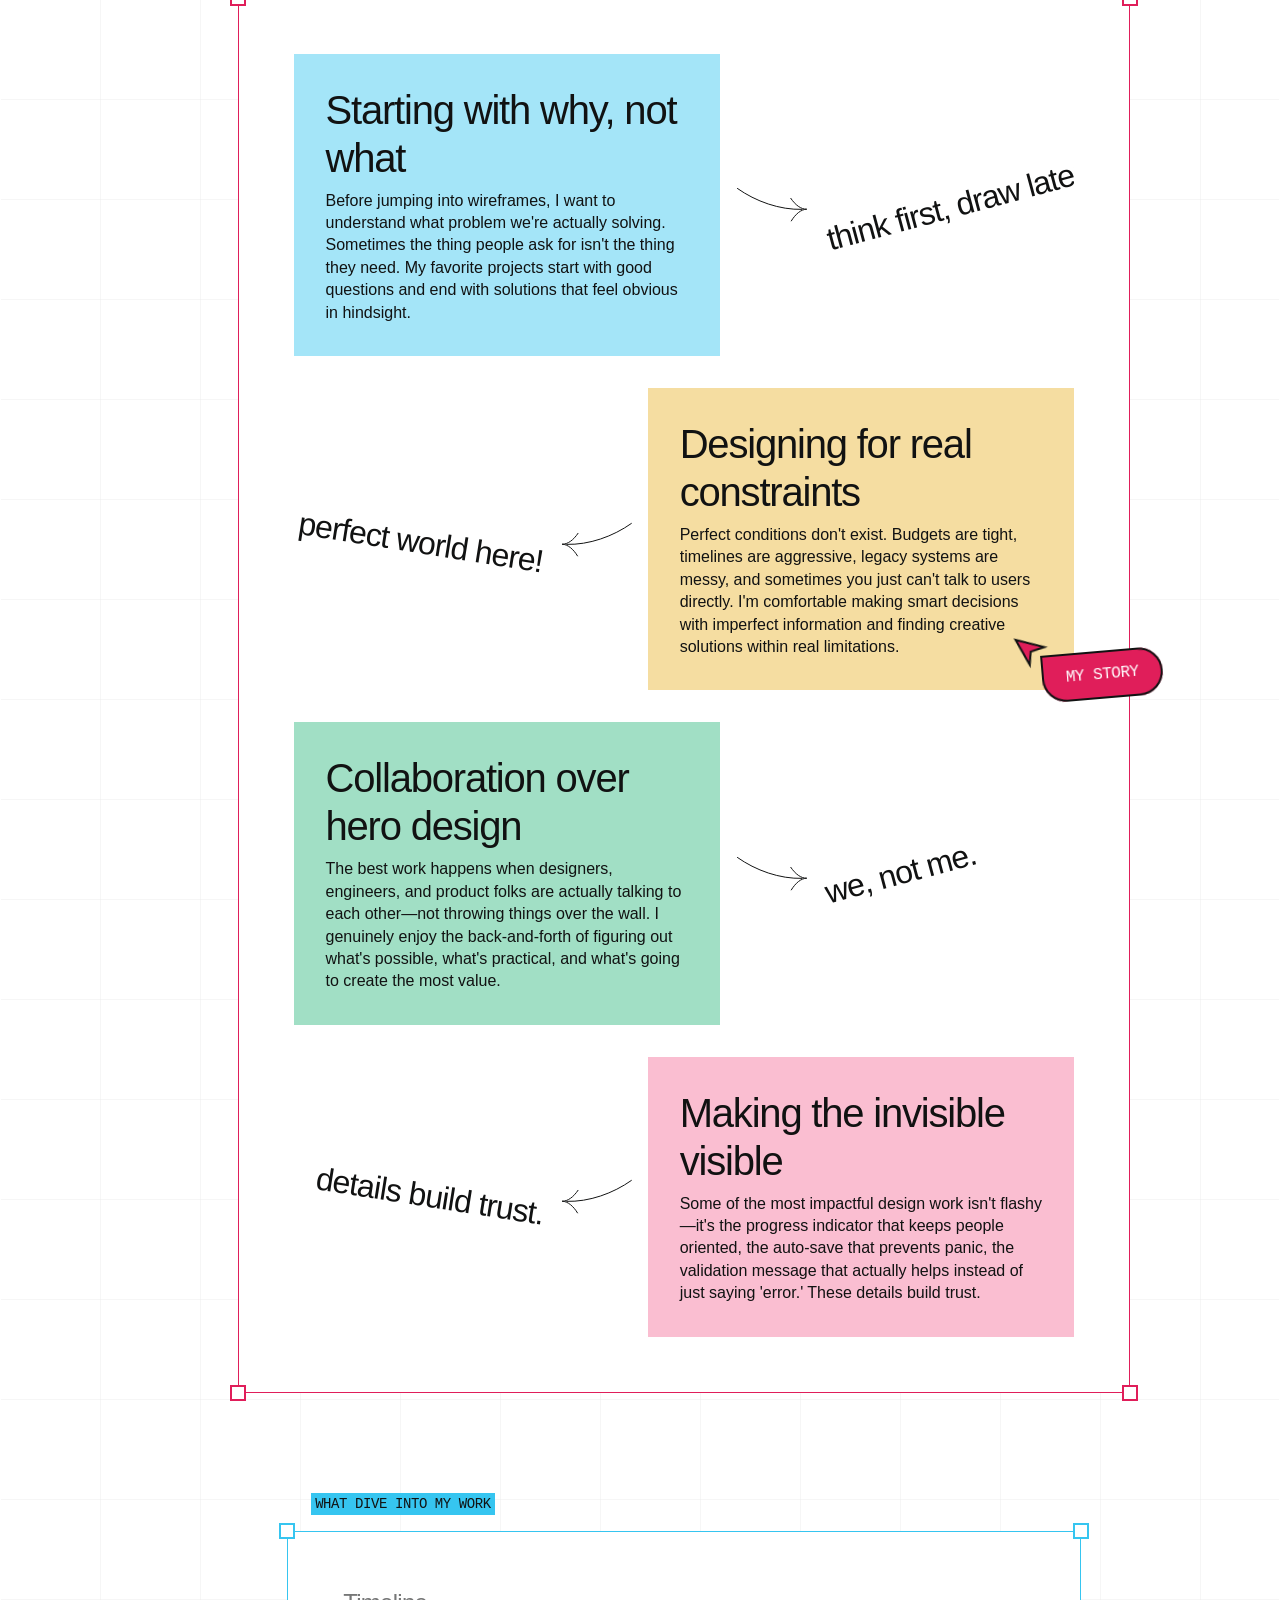
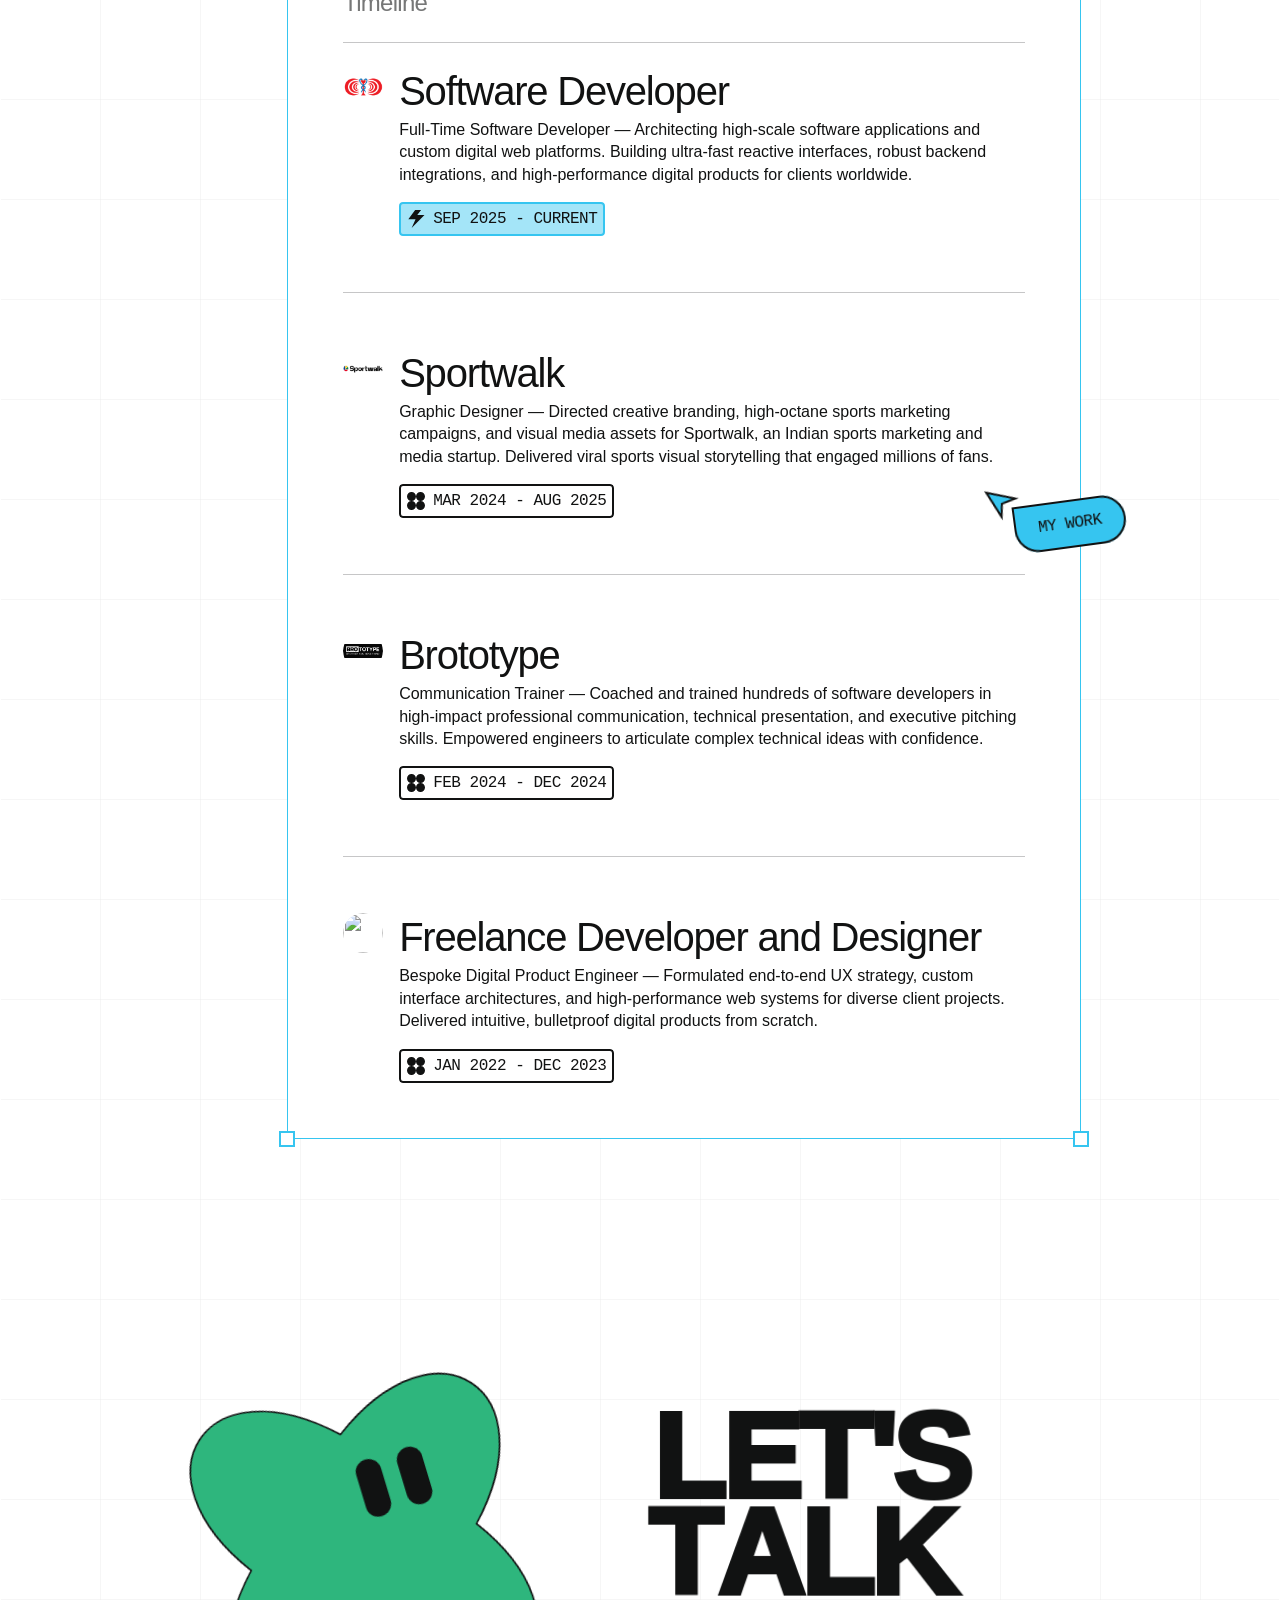
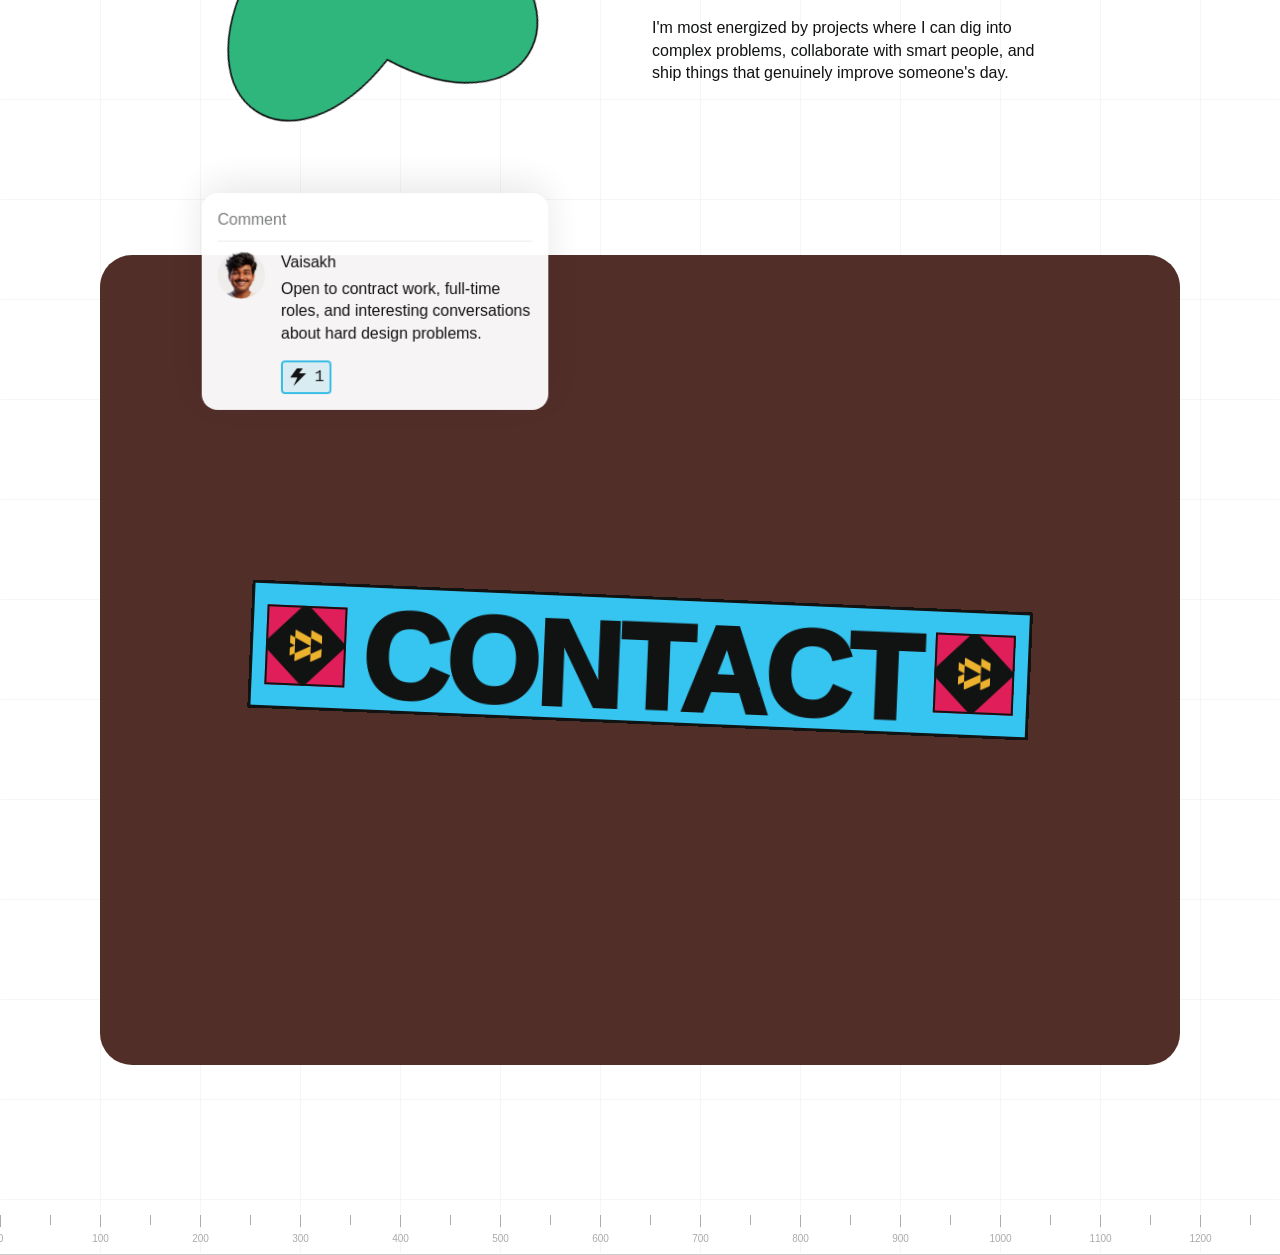
==== commit f80a8032: "Update yellow card content on About page with personality version" ====
--- a/about/index.html
+++ b/about/index.html
@@ -342,7 +342,7 @@
 <path fill-rule="evenodd" clip-rule="evenodd" d="M100 22C100 9.84974 90.1503 0 78 0H22C9.84974 0 0 9.84972 0 22V78.7194C0 90.8697 9.84974 100.719 22 100.719H78C90.1503 100.719 100 110.569 100 122.719V178C100 190.15 109.85 200 122 200H178C190.15 200 200 190.15 200 178V121.28C200 109.13 190.15 99.2805 178 99.2805H122C109.85 99.2805 100 89.4308 100 77.2805V22Z" fill="var(--token-4f4ed186-9023-4858-830a-5202d69249c1, rgb(17, 18, 18))"/>
 </svg></div><!--/$--></div></div><div class="framer-1ucsmrf" data-framer-component-type="RichTextContainer" style="--extracted-r6o4lv:var(--token-4f4ed186-9023-4858-830a-5202d69249c1, rgb(17, 18, 18));--framer-link-text-color:rgb(0, 153, 255);--framer-link-text-decoration:underline;transform:none"><p class="framer-text framer-styles-preset-27ku3y" data-styles-preset="MffBJovlA" dir="auto" style="--framer-text-color:var(--extracted-r6o4lv, var(--token-4f4ed186-9023-4858-830a-5202d69249c1, rgb(17, 18, 18)))">Story</p></div></a><!--/$--></div></div><!--/$--><!--$--><div class="ssr-variant"><div class="framer-1q98y8i-container"><!--$--><a class="framer-891Ch framer-NkuHG framer-1m3kj3m framer-v-2tyaa4 framer-t8qzwo" data-framer-name="Inactive" href="./about#work" style="background-color:var(--token-341b58e0-d728-43ce-a1dc-e77a522cab4f, rgb(255, 255, 255));width:100%;border-bottom-left-radius:8px;border-bottom-right-radius:8px;border-top-left-radius:8px;border-top-right-radius:8px"><div class="framer-7vz0jb" data-framer-name="Icon"><div class="framer-sn5788-container" data-code-component-plugin-id="84d4c1"><!--$--><div style="width:100%;height:100%;display:flex;align-items:center;justify-content:center;position:relative"><svg width="100%" height="100%" viewBox="0 0 200 200" fill="var(--token-4f4ed186-9023-4858-830a-5202d69249c1, rgb(17, 18, 18))" xmlns="http://www.w3.org/2000/svg">
 <path fill-rule="evenodd" clip-rule="evenodd" d="M0 100L7.62939e-06 0H100H200V100C144.78 100 100.013 55.2417 100 0.0239258C99.987 55.2417 55.2204 100 0 100ZM100 200C100 144.771 144.772 100 200 100V200H100ZM100 200C100 144.771 55.2285 100 0 100V200H100Z" fill="var(--token-4f4ed186-9023-4858-830a-5202d69249c1, rgb(17, 18, 18))"/>
-</svg></div><!--/$--></div></div><div class="framer-1ucsmrf" data-framer-component-type="RichTextContainer" style="--extracted-r6o4lv:var(--token-4f4ed186-9023-4858-830a-5202d69249c1, rgb(17, 18, 18));--framer-link-text-color:rgb(0, 153, 255);--framer-link-text-decoration:underline;transform:none"><p class="framer-text framer-styles-preset-27ku3y" data-styles-preset="MffBJovlA" dir="auto" style="--framer-text-color:var(--extracted-r6o4lv, var(--token-4f4ed186-9023-4858-830a-5202d69249c1, rgb(17, 18, 18)))">Work</p></div></a><!--/$--></div></div><!--/$--></div></div></div><div class="framer-94tkti" data-framer-name="Content"><div class="framer-1pltn3m" data-framer-name="Heading"><div class="framer-n5931f" data-framer-component-type="RichTextContainer" style="transform:none"><h1 class="framer-text framer-styles-preset-4nri6j" data-styles-preset="Iep6i79Kc" dir="auto" style="--framer-text-color:var(--token-4f4ed186-9023-4858-830a-5202d69249c1, rgb(17, 18, 18))">About</h1></div></div><div class="framer-me803a" data-framer-name="List Content"><section class="framer-1q34n9d" data-framer-name="Bio " id="mainbio"><div class="framer-13tnzw6" data-framer-name="Tag"><div class="framer-1m4k8ak" data-framer-name="Text"><div class="framer-n067kb" data-framer-component-type="RichTextContainer" style="transform:none"><h1 class="framer-text framer-styles-preset-27ku3y" data-styles-preset="MffBJovlA" dir="auto">Main bio</h1></div></div></div><div class="framer-1y1mzru" data-border="true" data-framer-name="Bio"><div class="framer-154vkhg" data-framer-name="Border"><div class="framer-7saf92" data-border="true" data-framer-name="Rectangle"></div><div class="framer-ze7fwm" data-border="true" data-framer-name="Rectangle"></div><div class="framer-h8548a" data-border="true" data-framer-name="Rectangle"></div><div class="framer-1909pth" data-border="true" data-framer-name="Rectangle"></div></div><div class="framer-1vsjwpg-container"><!--$--><div class="ssr-variant hidden-1hh7fxx hidden-y5t7zo"><div style="width:100%;transform:translateZ(0)"><p style="font-family:&quot;Inter Display&quot;, &quot;Inter Display Placeholder&quot;, sans-serif;font-weight:500;font-size:40px;line-height:1.1;letter-spacing:-0.03em;color:var(--token-4f4ed186-9023-4858-830a-5202d69249c1, rgb(17, 18, 18));text-align:left;margin:0;padding:0;display:block;width:100%;white-space:pre-wrap">‎‎I'm Vaisakh <span style="display:inline-flex;align-items:center;height:1em;margin:0 0.1em;vertical-align:middle;transform-origin:center;will-change:transform"><img src="/vaisakh-avatar.png?v=20260905" alt style="height:100%;width:auto;display:block;object-fit:contain"></span> a developer and designer in Palakkad who gets excited <span style="display:inline-flex;align-items:center;height:1em;margin:0 0.1em;vertical-align:middle;transform-origin:center;will-change:transform"><img src="https://framerusercontent.com/images/FZxylYfrf6MjQ4LPhIBR4t1H5s.png?width=201&amp;height=285" alt style="height:100%;width:auto;display:block;object-fit:contain"></span> about making complicated things simple <span style="display:inline-flex;align-items:center;height:1em;margin:0 0.1em;vertical-align:middle;transform-origin:center;will-change:transform"><img src="https://framerusercontent.com/images/c3dZgxHqG5LPDkUqNkbQbZSjBk.png?width=201&amp;height=285" alt style="height:100%;width:auto;display:block;object-fit:contain"></span>. </p></div></div><div class="ssr-variant hidden-1fzvxue hidden-y5t7zo"><div style="width:100%;transform:translateZ(0)"><p style="font-family:&quot;Inter Display&quot;, &quot;Inter Display Placeholder&quot;, sans-serif;font-weight:500;font-size:28px;line-height:1.1;letter-spacing:-0.03em;color:var(--token-4f4ed186-9023-4858-830a-5202d69249c1, rgb(17, 18, 18));text-align:left;margin:0;padding:0;display:block;width:100%;white-space:pre-wrap">‎‎I'm Vaisakh <span style="display:inline-flex;align-items:center;height:1em;margin:0 0.1em;vertical-align:middle;transform-origin:center;will-change:transform"><img src="/vaisakh-avatar.png?v=20260905" alt style="height:100%;width:auto;display:block;object-fit:contain"></span> a developer and designer in Palakkad who gets excited <span style="display:inline-flex;align-items:center;height:1em;margin:0 0.1em;vertical-align:middle;transform-origin:center;will-change:transform"><img src="https://framerusercontent.com/images/FZxylYfrf6MjQ4LPhIBR4t1H5s.png?width=201&amp;height=285" alt style="height:100%;width:auto;display:block;object-fit:contain"></span> about making complicated things simple <span style="display:inline-flex;align-items:center;height:1em;margin:0 0.1em;vertical-align:middle;transform-origin:center;will-change:transform"><img src="https://framerusercontent.com/images/c3dZgxHqG5LPDkUqNkbQbZSjBk.png?width=201&amp;height=285" alt style="height:100%;width:auto;display:block;object-fit:contain"></span>. </p></div></div><div class="ssr-variant hidden-1fzvxue hidden-1hh7fxx"><div style="width:100%;transform:translateZ(0)"><p style="font-family:&quot;Inter Display&quot;, &quot;Inter Display Placeholder&quot;, sans-serif;font-weight:500;font-size:32px;line-height:1.1;letter-spacing:-0.03em;color:var(--token-4f4ed186-9023-4858-830a-5202d69249c1, rgb(17, 18, 18));text-align:left;margin:0;padding:0;display:block;width:100%;white-space:pre-wrap">‎‎I'm Vaisakh <span style="display:inline-flex;align-items:center;height:1em;margin:0 0.1em;vertical-align:middle;transform-origin:center;will-change:transform"><img src="/vaisakh-avatar.png?v=20260905" alt style="height:100%;width:auto;display:block;object-fit:contain"></span> a developer and designer in Palakkad who gets excited <span style="display:inline-flex;align-items:center;height:1em;margin:0 0.1em;vertical-align:middle;transform-origin:center;will-change:transform"><img src="https://framerusercontent.com/images/FZxylYfrf6MjQ4LPhIBR4t1H5s.png?width=201&amp;height=285" alt style="height:100%;width:auto;display:block;object-fit:contain"></span> about making complicated things simple <span style="display:inline-flex;align-items:center;height:1em;margin:0 0.1em;vertical-align:middle;transform-origin:center;will-change:transform"><img src="https://framerusercontent.com/images/c3dZgxHqG5LPDkUqNkbQbZSjBk.png?width=201&amp;height=285" alt style="height:100%;width:auto;display:block;object-fit:contain"></span>. </p></div></div><!--/$--></div><div class="framer-1af8o5" data-framer-name="List content"><div class="framer-1lxxv7w" data-framer-component-type="RichTextContainer" style="transform:none"><p class="framer-text framer-styles-preset-163ovsm" data-styles-preset="ptQSvPZIk" dir="auto" style="--framer-text-color:var(--token-4f4ed186-9023-4858-830a-5202d69249c1, rgb(17, 18, 18))">I spend my days making software, designing interfaces, breaking things, fixing them, and occasionally wondering why someone thought that was a good UX decision in the first place.</p></div><div class="framer-t4ear5" data-framer-component-type="RichTextContainer" style="transform:none"><p class="framer-text framer-styles-preset-163ovsm" data-styles-preset="ptQSvPZIk" dir="auto" style="--framer-text-color:var(--token-4f4ed186-9023-4858-830a-5202d69249c1, rgb(17, 18, 18))">I work across development, UI/UX, web design, and graphic design — which means I’m just as comfortable writing code as I am obsessing over a 4px spacing decision. I’ve worked on everything from ideas that started as a blank screen to products that needed to actually survive real users.</p></div><div class="framer-t4ear5" data-framer-component-type="RichTextContainer" style="transform:none"><p class="framer-text framer-styles-preset-163ovsm" data-styles-preset="ptQSvPZIk" dir="auto" style="--framer-text-color:var(--token-4f4ed186-9023-4858-830a-5202d69249c1, rgb(17, 18, 18))">What stays consistent is the way I work: ask better questions, understand the problem before touching the solution, sweat the small details, and build things that are genuinely useful. Because good design shouldn’t just look good — and good software shouldn’t just work. It should make sense.</p></div><div class="framer-2vhojh" data-framer-name="Text + Polaroid"><div class="ssr-variant"><div class="framer-1qahak7-container"><div class="framer-6A3Mg framer-62fp8 framer-SwHTo framer-1sbsau2 framer-v-1gflzdq" data-framer-name="Only Content" style="background-color:var(--token-cd9da077-16e0-46f3-9a80-6bf4c2a79928, rgb(245, 221, 161));max-width:100%;width:100%"><div class="framer-lbfqwd" data-framer-component-type="RichTextContainer" style="--extracted-r6o4lv:var(--token-4f4ed186-9023-4858-830a-5202d69249c1, rgb(17, 18, 18));--framer-link-text-color:rgb(0, 153, 255);--framer-link-text-decoration:underline;transform:none"><p class="framer-text framer-styles-preset-163ovsm" data-styles-preset="ptQSvPZIk" dir="auto" style="--framer-text-color:var(--extracted-r6o4lv, var(--token-4f4ed186-9023-4858-830a-5202d69249c1, rgb(17, 18, 18)))">Currently, I work as an independent freelance software developer &amp; designer delivering custom digital solutions for clients like Software Developer. Over the past several years, I've designed and engineered bespoke web applications for freelance clients including Sportwalk, Brototype, and Freelance Developer and Designer.</p></div></div></div></div><div class="ssr-variant"><div class="framer-4hsz50-container" draggable="false" style="opacity:1;transform:rotate(6deg);-webkit-touch-callout:none;-webkit-user-select:none;user-select:none;touch-action:none"><div class="framer-bPcig framer-EjAzI framer-zl9qtm framer-v-zl9qtm" data-framer-name="Default" style="height:100%;max-width:100%;width:100%;box-shadow:0px 0.6021873017743928px 1.8065619053231785px -0.8333333333333333px rgba(0, 0, 0, 0.13), 0px 2.288533303243457px 6.8655999097303715px -1.6666666666666665px rgba(0, 0, 0, 0.13), 0px 10px 30px -2.5px rgba(0, 0, 0, 0.13)"><div class="framer-82wh8q" data-framer-name="Polaroid" style="background-color:var(--token-341b58e0-d728-43ce-a1dc-e77a522cab4f, rgb(255, 255, 255))"><div class="framer-1ywu17f"><div style="position:absolute;border-radius:inherit;corner-shape:inherit;top:0;right:0;bottom:0;left:0" data-framer-background-image-wrapper="true"><img decoding="async" loading="lazy" width="870" height="869" sizes="(min-width: 1200px) calc(100vw - 16px), (max-width: 809.98px) calc(min((min(min(100vw - 32px, 1800px), 800px) - 48px) * 0.56, 200px) - 16px), (min-width: 810px) and (max-width: 1199.98px) calc(100vw - 16px)" srcset="/vaisakh-avatar.png?v=20260905 512w,/vaisakh-avatar.png?v=20260905 870w" src="/vaisakh-avatar.png?v=20260905" alt style="display:block;width:100%;height:100%;border-radius:inherit;corner-shape:inherit;object-position:center;object-fit:cover"></div></div></div><div class="framer-1a9jrm3" data-framer-name="Polaroid" style="background-color:var(--token-341b58e0-d728-43ce-a1dc-e77a522cab4f, rgb(255, 255, 255))"><div class="framer-1wh2zmo" data-framer-component-type="RichTextContainer" style="--framer-link-text-color:rgb(0, 153, 255);--framer-link-text-decoration:underline;transform:none"><h5 class="framer-text framer-styles-preset-1v53mqb" data-styles-preset="qvOJ3gdiv" dir="auto">it's me</h5></div></div></div></div></div></div><div class="framer-9u3yg7" data-framer-name="Text Box"><div class="ssr-variant hidden-1hh7fxx"><div class="framer-1t1zpi3-container" style="transform:rotate(5deg)"><div class="framer-6A3Mg framer-62fp8 framer-SwHTo framer-1sbsau2 framer-v-1gflzdq" data-framer-name="Only Content" style="background-color:var(--token-cd9da077-16e0-46f3-9a80-6bf4c2a79928, rgb(245, 221, 161));width:100%"><div class="framer-lbfqwd" data-framer-component-type="RichTextContainer" style="--extracted-r6o4lv:var(--token-4f4ed186-9023-4858-830a-5202d69249c1, rgb(17, 18, 18));--framer-link-text-color:rgb(0, 153, 255);--framer-link-text-decoration:underline;transform:none"><p class="framer-text framer-styles-preset-163ovsm" data-styles-preset="ptQSvPZIk" dir="auto" style="--framer-text-color:var(--extracted-r6o4lv, var(--token-4f4ed186-9023-4858-830a-5202d69249c1, rgb(17, 18, 18)))">When I'm not designing, you'll find me thinking about why some interfaces feel intuitive and others make you want to throw your laptop out a window. Usually with coffee. </p></div></div></div></div><div class="ssr-variant hidden-1fzvxue hidden-y5t7zo"><div class="framer-1t1zpi3-container"><div class="framer-6A3Mg framer-62fp8 framer-SwHTo framer-1sbsau2 framer-v-1gflzdq" data-framer-name="Only Content" style="background-color:var(--token-cd9da077-16e0-46f3-9a80-6bf4c2a79928, rgb(245, 221, 161));width:100%"><div class="framer-lbfqwd" data-framer-component-type="RichTextContainer" style="--extracted-r6o4lv:var(--token-4f4ed186-9023-4858-830a-5202d69249c1, rgb(17, 18, 18));--framer-link-text-color:rgb(0, 153, 255);--framer-link-text-decoration:underline;transform:none"><p class="framer-text framer-styles-preset-163ovsm" data-styles-preset="ptQSvPZIk" dir="auto" style="--framer-text-color:var(--extracted-r6o4lv, var(--token-4f4ed186-9023-4858-830a-5202d69249c1, rgb(17, 18, 18)))">When I'm not designing, you'll find me thinking about why some interfaces feel intuitive and others make you want to throw your laptop out a window. Usually with coffee. </p></div></div></div></div></div></div><div class="framer-1yo890v hidden-1hh7fxx" data-border="true" data-framer-name="Cursor Tag" style="opacity:1;transform:translateY(-50%) rotate(-11deg)"><div class="framer-13xxg5d-container"><!--$--><div style="width:0px;height:0px"></div><!--/$--></div><div data-framer-component-type="SVG" data-framer-name="Cursor" parentsize="0" _constraints="[object Object]" rotation="0" shadows class="framer-5ogdh7" aria-hidden="true" style="image-rendering:pixelated;flex-shrink:0"><div class="svgContainer" style="width:100%;height:100%;aspect-ratio:inherit"><svg style="width:100%;height:100%;overflow: visible;"><use href="#svg1378496346_348"/></svg></div></div><div class="framer-1yusfv1" data-framer-component-type="RichTextContainer" style="transform:none"><p class="framer-text framer-styles-preset-1833qg6" data-styles-preset="jB2nPzqr7" dir="auto">Vaisakh</p></div></div></div></section><section class="framer-14jsokh" data-framer-name="My Story" id="my-story"><div class="framer-1h8izsz" data-framer-name="Content"><div class="framer-3cnw1y" data-framer-name="Tag"><div class="framer-71winf" data-framer-name="Text"><div class="framer-19x1pr" data-framer-component-type="RichTextContainer" style="transform:none"><h2 class="framer-text framer-styles-preset-27ku3y" data-styles-preset="MffBJovlA" dir="auto" style="--framer-text-color:var(--token-341b58e0-d728-43ce-a1dc-e77a522cab4f, rgb(255, 255, 255))">What dive into my work</h2></div></div></div><div class="framer-ixsok6" data-border="true" data-framer-name="Bio"><div class="framer-mpn7rf"><div class="ssr-variant"><div class="framer-15xqkt6-container"><div class="framer-6A3Mg framer-62fp8 framer-SwHTo framer-1sbsau2 framer-v-1sbsau2" data-framer-name="Heading + Content" style="background-color:var(--token-a40bc7b7-fed8-4930-b9f7-5dc39bc097a2, rgb(164, 229, 248));width:100%"><div class="framer-1jcsxx1" data-framer-component-type="RichTextContainer" style="--extracted-1eung3n:var(--token-4f4ed186-9023-4858-830a-5202d69249c1, rgb(17, 18, 18));--framer-link-text-color:rgb(0, 153, 255);--framer-link-text-decoration:underline;transform:none"><h4 class="framer-text framer-styles-preset-jjv5nu" data-styles-preset="TI_CAjGBM" dir="auto" style="--framer-text-color:var(--extracted-1eung3n, var(--token-4f4ed186-9023-4858-830a-5202d69249c1, rgb(17, 18, 18)))">Starting with why, not what</h4></div><div class="framer-lbfqwd" data-framer-component-type="RichTextContainer" style="--extracted-r6o4lv:var(--token-4f4ed186-9023-4858-830a-5202d69249c1, rgb(17, 18, 18));--framer-link-text-color:rgb(0, 153, 255);--framer-link-text-decoration:underline;transform:none"><p class="framer-text framer-styles-preset-163ovsm" data-styles-preset="ptQSvPZIk" dir="auto" style="--framer-text-color:var(--extracted-r6o4lv, var(--token-4f4ed186-9023-4858-830a-5202d69249c1, rgb(17, 18, 18)))">Before jumping into wireframes, I want to understand what problem we're actually solving. Sometimes the thing people ask for isn't the thing they need. My favorite projects start with good questions and end with solutions that feel obvious in hindsight. </p></div></div></div></div><div class="framer-1mk7bzi" data-framer-name="Note"><div class="framer-1lnd6n7" data-framer-name="Decoration"><div data-framer-name="Arrow" class="framer-Ikgpl framer-fm2tup"></div><div class="framer-13p3nrk" data-framer-component-type="RichTextContainer" style="transform:rotate(-15deg)"><h5 class="framer-text framer-styles-preset-1o05o96" data-styles-preset="H8WdmyHet" dir="auto">think first, draw later.</h5></div></div></div><div class="framer-rvqxqo" data-framer-name="Note"><div class="framer-3w4or8" data-framer-name="Decoration"><div class="framer-u6fwr5" data-framer-component-type="RichTextContainer" style="transform:rotate(9deg)"><h5 class="framer-text framer-styles-preset-1o05o96" data-styles-preset="H8WdmyHet" dir="auto">no perfect world here!</h5></div><div data-framer-name="Arrow" class="framer-ZtICC framer-1ugaiiq"></div></div></div><div class="ssr-variant"><div class="framer-705mjb-container"><div class="framer-6A3Mg framer-62fp8 framer-SwHTo framer-1sbsau2 framer-v-1sbsau2" data-framer-name="Heading + Content" style="background-color:var(--token-cd9da077-16e0-46f3-9a80-6bf4c2a79928, rgb(245, 221, 161));width:100%"><div class="framer-1jcsxx1" data-framer-component-type="RichTextContainer" style="--extracted-1eung3n:var(--token-4f4ed186-9023-4858-830a-5202d69249c1, rgb(17, 18, 18));--framer-link-text-color:rgb(0, 153, 255);--framer-link-text-decoration:underline;transform:none"><h4 class="framer-text framer-styles-preset-jjv5nu" data-styles-preset="TI_CAjGBM" dir="auto" style="--framer-text-color:var(--extracted-1eung3n, var(--token-4f4ed186-9023-4858-830a-5202d69249c1, rgb(17, 18, 18)))">Designing for real constraints</h4></div><div class="framer-lbfqwd" data-framer-component-type="RichTextContainer" style="--extracted-r6o4lv:var(--token-4f4ed186-9023-4858-830a-5202d69249c1, rgb(17, 18, 18));--framer-link-text-color:rgb(0, 153, 255);--framer-link-text-decoration:underline;transform:none"><p class="framer-text framer-styles-preset-163ovsm" data-styles-preset="ptQSvPZIk" dir="auto" style="--framer-text-color:var(--extracted-r6o4lv, var(--token-4f4ed186-9023-4858-830a-5202d69249c1, rgb(17, 18, 18)))">Perfect conditions don't exist. Budgets are tight, timelines are aggressive, legacy systems are messy, and sometimes you just can't talk to users directly. I'm comfortable making smart decisions with imperfect information and finding creative solutions within real limitations. </p></div></div></div></div><div class="ssr-variant"><div class="framer-bml7qr-container"><div class="framer-6A3Mg framer-62fp8 framer-SwHTo framer-1sbsau2 framer-v-1sbsau2" data-framer-name="Heading + Content" style="background-color:var(--token-3b25897c-a78c-4fb0-9a93-831975a769c1, rgb(161, 223, 197));width:100%"><div class="framer-1jcsxx1" data-framer-component-type="RichTextContainer" style="--extracted-1eung3n:var(--token-4f4ed186-9023-4858-830a-5202d69249c1, rgb(17, 18, 18));--framer-link-text-color:rgb(0, 153, 255);--framer-link-text-decoration:underline;transform:none"><h4 class="framer-text framer-styles-preset-jjv5nu" data-styles-preset="TI_CAjGBM" dir="auto" style="--framer-text-color:var(--extracted-1eung3n, var(--token-4f4ed186-9023-4858-830a-5202d69249c1, rgb(17, 18, 18)))">Collaboration over hero design</h4></div><div class="framer-lbfqwd" data-framer-component-type="RichTextContainer" style="--extracted-r6o4lv:var(--token-4f4ed186-9023-4858-830a-5202d69249c1, rgb(17, 18, 18));--framer-link-text-color:rgb(0, 153, 255);--framer-link-text-decoration:underline;transform:none"><p class="framer-text framer-styles-preset-163ovsm" data-styles-preset="ptQSvPZIk" dir="auto" style="--framer-text-color:var(--extracted-r6o4lv, var(--token-4f4ed186-9023-4858-830a-5202d69249c1, rgb(17, 18, 18)))">The best work happens when designers, engineers, and product folks are actually talking to each other—not throwing things over the wall. I genuinely enjoy the back-and-forth of figuring out what's possible, what's practical, and what's going to create the most value. </p></div></div></div></div><div class="framer-h7eo1w" data-framer-name="Note"><div class="framer-enz7kh" data-framer-name="Decoration"><div data-framer-name="Arrow" class="framer-Ikgpl framer-1a3z98x"></div><div class="framer-1j4k69v" data-framer-component-type="RichTextContainer" style="transform:rotate(-15deg)"><h5 class="framer-text framer-styles-preset-1o05o96" data-styles-preset="H8WdmyHet" dir="auto">we, not me.</h5></div></div></div><div class="framer-li1ezw" data-framer-name="Note"><div class="framer-1m7msg9" data-framer-name="Decoration"><div class="framer-1xesv5c" data-framer-component-type="RichTextContainer" style="transform:rotate(9deg)"><h5 class="framer-text framer-styles-preset-1o05o96" data-styles-preset="H8WdmyHet" dir="auto">details build trust.</h5></div><div data-framer-name="Arrow" class="framer-ZtICC framer-1t5eghs"></div></div></div><div class="ssr-variant"><div class="framer-1pbq76w-container"><div class="framer-6A3Mg framer-62fp8 framer-SwHTo framer-1sbsau2 framer-v-1sbsau2" data-framer-name="Heading + Content" style="background-color:var(--token-221f5458-30ad-42f0-b005-7c3d9fe30e8d, rgb(250, 190, 209));width:100%"><div class="framer-1jcsxx1" data-framer-component-type="RichTextContainer" style="--extracted-1eung3n:var(--token-4f4ed186-9023-4858-830a-5202d69249c1, rgb(17, 18, 18));--framer-link-text-color:rgb(0, 153, 255);--framer-link-text-decoration:underline;transform:none"><h4 class="framer-text framer-styles-preset-jjv5nu" data-styles-preset="TI_CAjGBM" dir="auto" style="--framer-text-color:var(--extracted-1eung3n, var(--token-4f4ed186-9023-4858-830a-5202d69249c1, rgb(17, 18, 18)))">Making the invisible visible </h4></div><div class="framer-lbfqwd" data-framer-component-type="RichTextContainer" style="--extracted-r6o4lv:var(--token-4f4ed186-9023-4858-830a-5202d69249c1, rgb(17, 18, 18));--framer-link-text-color:rgb(0, 153, 255);--framer-link-text-decoration:underline;transform:none"><p class="framer-text framer-styles-preset-163ovsm" data-styles-preset="ptQSvPZIk" dir="auto" style="--framer-text-color:var(--extracted-r6o4lv, var(--token-4f4ed186-9023-4858-830a-5202d69249c1, rgb(17, 18, 18)))">Some of the most impactful design work isn't flashy—it's the progress indicator that keeps people oriented, the auto-save that prevents panic, the validation message that actually helps instead of just saying 'error.' These details build trust. </p></div></div></div></div></div><div class="framer-w1h06a" data-framer-name="Border"><div class="framer-19dxwmd" data-border="true" data-framer-name="LT"></div><div class="framer-1a4182c" data-border="true" data-framer-name="Rectangle"></div><div class="framer-15z12r4" data-border="true" data-framer-name="Rectangle"></div><div class="framer-sat85g" data-border="true" data-framer-name="Rectangle"></div></div><div class="framer-1h2do80 hidden-1hh7fxx" data-border="true" data-framer-name="Cursor Tag" style="opacity:1;transform:translateY(-50%) rotate(-11deg)"><div class="framer-1f6mfj4-container"><!--$--><div style="width:0px;height:0px"></div><!--/$--></div><div data-framer-component-type="SVG" data-framer-name="Cursor" parentsize="0" _constraints="[object Object]" rotation="0" shadows class="framer-1slwc7v" aria-hidden="true" style="image-rendering:pixelated;flex-shrink:0"><div class="svgContainer" style="width:100%;height:100%;aspect-ratio:inherit"><svg style="width:100%;height:100%;overflow: visible;"><use href="#svg1439459110_387"/></svg></div></div><div class="framer-1k7dwc9" data-framer-component-type="RichTextContainer" style="transform:none"><p class="framer-text framer-styles-preset-1833qg6" data-styles-preset="jB2nPzqr7" dir="auto" style="--framer-text-color:var(--token-341b58e0-d728-43ce-a1dc-e77a522cab4f, rgb(255, 255, 255))">My story</p></div></div></div></div></section><section class="framer-o05pe9" data-framer-name="Work" id="work"><div class="framer-foyt4c" data-framer-name="Contain"><div class="framer-eox33i" data-framer-name="Tag"><div class="framer-nc06ra" data-framer-name="Text"><div class="framer-tzv26k" data-framer-component-type="RichTextContainer" style="transform:none"><h2 class="framer-text framer-styles-preset-27ku3y" data-styles-preset="MffBJovlA" dir="auto" style="--framer-text-color:var(--token-4f4ed186-9023-4858-830a-5202d69249c1, rgb(17, 18, 18))">What dive into my work</h2></div></div></div><div class="framer-1ql5gwc" data-border="true" data-framer-name="Content"><div class="framer-6aawbq" data-framer-name="Border"><div class="framer-3cixhw" data-border="true" data-framer-name="Rectangle"></div><div class="framer-iw10lq" data-border="true" data-framer-name="Rectangle"></div><div class="framer-11qzkjj" data-border="true" data-framer-name="Rectangle"></div><div class="framer-cis23f" data-border="true" data-framer-name="Rectangle"></div></div><div class="framer-1sty39j hidden-1hh7fxx" data-border="true" data-framer-name="Cursor Tag" style="opacity:1;transform:translateY(-50%) rotate(-11deg)"><div class="framer-161e4g2-container"><!--$--><div style="width:0px;height:0px"></div><!--/$--></div><div data-framer-component-type="SVG" data-framer-name="Cursor" parentsize="0" _constraints="[object Object]" rotation="0" shadows class="framer-1mrct6g" aria-hidden="true" style="image-rendering:pixelated;flex-shrink:0"><div class="svgContainer" style="width:100%;height:100%;aspect-ratio:inherit"><svg style="width:100%;height:100%;overflow: visible;"><use href="#svg52684662_392"/></svg></div></div><div class="framer-n52824" data-framer-component-type="RichTextContainer" style="transform:none"><p class="framer-text framer-styles-preset-1833qg6" data-styles-preset="jB2nPzqr7" dir="auto" style="--framer-text-color:var(--token-4f4ed186-9023-4858-830a-5202d69249c1, rgb(17, 18, 18))">My work</p></div></div><div class="framer-6p0jh5" data-framer-name="Comment"><div class="framer-xanzq5" data-framer-component-type="RichTextContainer" style="transform:none"><h5 class="framer-text framer-styles-preset-7q6rdi" data-styles-preset="JCTbwXFKE" dir="auto" style="--framer-text-color:var(--token-94d217a4-b19e-496f-a9f0-41c83f611b07, rgb(118, 119, 119))">Timeline</h5></div><div class="framer-4y5xew" data-framer-name="Line"></div><div class="framer-1no5cfb" data-framer-name="List works"><div class="ssr-variant"><div class="framer-n3c4-container"><div class="framer-ec48W framer-62fp8 framer-SwHTo framer-erhBl framer-10gofpt framer-v-10gofpt" data-framer-name="Current" style="width:100%"><div class="framer-17g34jv" style="border-bottom-left-radius:32px;border-bottom-right-radius:32px;border-top-left-radius:32px;border-top-right-radius:32px"><div style="position:absolute;border-radius:inherit;corner-shape:inherit;top:0;right:0;bottom:0;left:0" data-framer-background-image-wrapper="true"><img decoding="async" loading="lazy" width="78" height="32" src="/software-developer-logo.png?v=20260905" alt style="display:block;width:100%;height:100%;border-radius:inherit;corner-shape:inherit;object-position:center;object-fit:contain"></div></div><div class="framer-13hmzbm" data-framer-name="Text + Icon"><div class="framer-10vmn3d" data-framer-name="Text"><div class="framer-wbeqe6" data-framer-component-type="RichTextContainer" style="--extracted-1eung3n:var(--token-4f4ed186-9023-4858-830a-5202d69249c1, rgb(17, 18, 18));--framer-link-text-color:rgb(0, 153, 255);--framer-link-text-decoration:underline;transform:none"><h4 class="framer-text framer-styles-preset-jjv5nu" data-styles-preset="TI_CAjGBM" dir="auto" style="--framer-text-color:var(--extracted-1eung3n, var(--token-4f4ed186-9023-4858-830a-5202d69249c1, rgb(17, 18, 18)))">Software Developer</h4></div><div class="framer-zkzmni" data-framer-component-type="RichTextContainer" style="--extracted-r6o4lv:var(--token-4f4ed186-9023-4858-830a-5202d69249c1, rgb(17, 18, 18));--framer-link-text-color:rgb(0, 153, 255);--framer-link-text-decoration:underline;transform:none"><p class="framer-text framer-styles-preset-163ovsm" data-styles-preset="ptQSvPZIk" dir="auto" style="--framer-text-color:var(--extracted-r6o4lv, var(--token-4f4ed186-9023-4858-830a-5202d69249c1, rgb(17, 18, 18)))">Full-Time Software Developer — Architecting high-scale software applications and custom digital web platforms. Building ultra-fast reactive interfaces, robust backend integrations, and high-performance digital products for clients worldwide.</p></div></div><div class="framer-1m7f4yp" data-border="true" data-framer-name="React" style="--border-bottom-width:2px;--border-color:var(--token-1892785e-8581-4826-b411-015017430ad3, rgb(0, 94, 217));--border-left-width:2px;--border-right-width:2px;--border-style:solid;--border-top-width:2px;background-color:var(--token-a40bc7b7-fed8-4930-b9f7-5dc39bc097a2, rgb(164, 229, 248));border-bottom-left-radius:4px;border-bottom-right-radius:4px;border-top-left-radius:4px;border-top-right-radius:4px"><div class="framer-1qlx9ve-container" data-code-component-plugin-id="84d4c1"><!--$--><div style="width:100%;height:100%;display:flex;align-items:center;justify-content:center;position:relative"><svg width="100%" height="100%" viewBox="0 0 357 357" fill="var(--token-4f4ed186-9023-4858-830a-5202d69249c1, rgb(17, 18, 18))" xmlns="http://www.w3.org/2000/svg">
+</svg></div><!--/$--></div></div><div class="framer-1ucsmrf" data-framer-component-type="RichTextContainer" style="--extracted-r6o4lv:var(--token-4f4ed186-9023-4858-830a-5202d69249c1, rgb(17, 18, 18));--framer-link-text-color:rgb(0, 153, 255);--framer-link-text-decoration:underline;transform:none"><p class="framer-text framer-styles-preset-27ku3y" data-styles-preset="MffBJovlA" dir="auto" style="--framer-text-color:var(--extracted-r6o4lv, var(--token-4f4ed186-9023-4858-830a-5202d69249c1, rgb(17, 18, 18)))">Work</p></div></a><!--/$--></div></div><!--/$--></div></div></div><div class="framer-94tkti" data-framer-name="Content"><div class="framer-1pltn3m" data-framer-name="Heading"><div class="framer-n5931f" data-framer-component-type="RichTextContainer" style="transform:none"><h1 class="framer-text framer-styles-preset-4nri6j" data-styles-preset="Iep6i79Kc" dir="auto" style="--framer-text-color:var(--token-4f4ed186-9023-4858-830a-5202d69249c1, rgb(17, 18, 18))">About</h1></div></div><div class="framer-me803a" data-framer-name="List Content"><section class="framer-1q34n9d" data-framer-name="Bio " id="mainbio"><div class="framer-13tnzw6" data-framer-name="Tag"><div class="framer-1m4k8ak" data-framer-name="Text"><div class="framer-n067kb" data-framer-component-type="RichTextContainer" style="transform:none"><h1 class="framer-text framer-styles-preset-27ku3y" data-styles-preset="MffBJovlA" dir="auto">Main bio</h1></div></div></div><div class="framer-1y1mzru" data-border="true" data-framer-name="Bio"><div class="framer-154vkhg" data-framer-name="Border"><div class="framer-7saf92" data-border="true" data-framer-name="Rectangle"></div><div class="framer-ze7fwm" data-border="true" data-framer-name="Rectangle"></div><div class="framer-h8548a" data-border="true" data-framer-name="Rectangle"></div><div class="framer-1909pth" data-border="true" data-framer-name="Rectangle"></div></div><div class="framer-1vsjwpg-container"><!--$--><div class="ssr-variant hidden-1hh7fxx hidden-y5t7zo"><div style="width:100%;transform:translateZ(0)"><p style="font-family:&quot;Inter Display&quot;, &quot;Inter Display Placeholder&quot;, sans-serif;font-weight:500;font-size:40px;line-height:1.1;letter-spacing:-0.03em;color:var(--token-4f4ed186-9023-4858-830a-5202d69249c1, rgb(17, 18, 18));text-align:left;margin:0;padding:0;display:block;width:100%;white-space:pre-wrap">‎‎I'm Vaisakh <span style="display:inline-flex;align-items:center;height:1em;margin:0 0.1em;vertical-align:middle;transform-origin:center;will-change:transform"><img src="/vaisakh-avatar.png?v=20260905" alt style="height:100%;width:auto;display:block;object-fit:contain"></span> a developer and designer in Palakkad who gets excited <span style="display:inline-flex;align-items:center;height:1em;margin:0 0.1em;vertical-align:middle;transform-origin:center;will-change:transform"><img src="https://framerusercontent.com/images/FZxylYfrf6MjQ4LPhIBR4t1H5s.png?width=201&amp;height=285" alt style="height:100%;width:auto;display:block;object-fit:contain"></span> about making complicated things simple <span style="display:inline-flex;align-items:center;height:1em;margin:0 0.1em;vertical-align:middle;transform-origin:center;will-change:transform"><img src="https://framerusercontent.com/images/c3dZgxHqG5LPDkUqNkbQbZSjBk.png?width=201&amp;height=285" alt style="height:100%;width:auto;display:block;object-fit:contain"></span>. </p></div></div><div class="ssr-variant hidden-1fzvxue hidden-y5t7zo"><div style="width:100%;transform:translateZ(0)"><p style="font-family:&quot;Inter Display&quot;, &quot;Inter Display Placeholder&quot;, sans-serif;font-weight:500;font-size:28px;line-height:1.1;letter-spacing:-0.03em;color:var(--token-4f4ed186-9023-4858-830a-5202d69249c1, rgb(17, 18, 18));text-align:left;margin:0;padding:0;display:block;width:100%;white-space:pre-wrap">‎‎I'm Vaisakh <span style="display:inline-flex;align-items:center;height:1em;margin:0 0.1em;vertical-align:middle;transform-origin:center;will-change:transform"><img src="/vaisakh-avatar.png?v=20260905" alt style="height:100%;width:auto;display:block;object-fit:contain"></span> a developer and designer in Palakkad who gets excited <span style="display:inline-flex;align-items:center;height:1em;margin:0 0.1em;vertical-align:middle;transform-origin:center;will-change:transform"><img src="https://framerusercontent.com/images/FZxylYfrf6MjQ4LPhIBR4t1H5s.png?width=201&amp;height=285" alt style="height:100%;width:auto;display:block;object-fit:contain"></span> about making complicated things simple <span style="display:inline-flex;align-items:center;height:1em;margin:0 0.1em;vertical-align:middle;transform-origin:center;will-change:transform"><img src="https://framerusercontent.com/images/c3dZgxHqG5LPDkUqNkbQbZSjBk.png?width=201&amp;height=285" alt style="height:100%;width:auto;display:block;object-fit:contain"></span>. </p></div></div><div class="ssr-variant hidden-1fzvxue hidden-1hh7fxx"><div style="width:100%;transform:translateZ(0)"><p style="font-family:&quot;Inter Display&quot;, &quot;Inter Display Placeholder&quot;, sans-serif;font-weight:500;font-size:32px;line-height:1.1;letter-spacing:-0.03em;color:var(--token-4f4ed186-9023-4858-830a-5202d69249c1, rgb(17, 18, 18));text-align:left;margin:0;padding:0;display:block;width:100%;white-space:pre-wrap">‎‎I'm Vaisakh <span style="display:inline-flex;align-items:center;height:1em;margin:0 0.1em;vertical-align:middle;transform-origin:center;will-change:transform"><img src="/vaisakh-avatar.png?v=20260905" alt style="height:100%;width:auto;display:block;object-fit:contain"></span> a developer and designer in Palakkad who gets excited <span style="display:inline-flex;align-items:center;height:1em;margin:0 0.1em;vertical-align:middle;transform-origin:center;will-change:transform"><img src="https://framerusercontent.com/images/FZxylYfrf6MjQ4LPhIBR4t1H5s.png?width=201&amp;height=285" alt style="height:100%;width:auto;display:block;object-fit:contain"></span> about making complicated things simple <span style="display:inline-flex;align-items:center;height:1em;margin:0 0.1em;vertical-align:middle;transform-origin:center;will-change:transform"><img src="https://framerusercontent.com/images/c3dZgxHqG5LPDkUqNkbQbZSjBk.png?width=201&amp;height=285" alt style="height:100%;width:auto;display:block;object-fit:contain"></span>. </p></div></div><!--/$--></div><div class="framer-1af8o5" data-framer-name="List content"><div class="framer-1lxxv7w" data-framer-component-type="RichTextContainer" style="transform:none"><p class="framer-text framer-styles-preset-163ovsm" data-styles-preset="ptQSvPZIk" dir="auto" style="--framer-text-color:var(--token-4f4ed186-9023-4858-830a-5202d69249c1, rgb(17, 18, 18))">I spend my days making software, designing interfaces, breaking things, fixing them, and occasionally wondering why someone thought that was a good UX decision in the first place.</p></div><div class="framer-t4ear5" data-framer-component-type="RichTextContainer" style="transform:none"><p class="framer-text framer-styles-preset-163ovsm" data-styles-preset="ptQSvPZIk" dir="auto" style="--framer-text-color:var(--token-4f4ed186-9023-4858-830a-5202d69249c1, rgb(17, 18, 18))">I work across development, UI/UX, web design, and graphic design — which means I’m just as comfortable writing code as I am obsessing over a 4px spacing decision. I’ve worked on everything from ideas that started as a blank screen to products that needed to actually survive real users.</p></div><div class="framer-t4ear5" data-framer-component-type="RichTextContainer" style="transform:none"><p class="framer-text framer-styles-preset-163ovsm" data-styles-preset="ptQSvPZIk" dir="auto" style="--framer-text-color:var(--token-4f4ed186-9023-4858-830a-5202d69249c1, rgb(17, 18, 18))">What stays consistent is the way I work: ask better questions, understand the problem before touching the solution, sweat the small details, and build things that are genuinely useful. Because good design shouldn’t just look good — and good software shouldn’t just work. It should make sense.</p></div><div class="framer-2vhojh" data-framer-name="Text + Polaroid"><div class="ssr-variant"><div class="framer-1qahak7-container"><div class="framer-6A3Mg framer-62fp8 framer-SwHTo framer-1sbsau2 framer-v-1gflzdq" data-framer-name="Only Content" style="background-color:var(--token-cd9da077-16e0-46f3-9a80-6bf4c2a79928, rgb(245, 221, 161));max-width:100%;width:100%"><div class="framer-lbfqwd" data-framer-component-type="RichTextContainer" style="--extracted-r6o4lv:var(--token-4f4ed186-9023-4858-830a-5202d69249c1, rgb(17, 18, 18));--framer-link-text-color:rgb(0, 153, 255);--framer-link-text-decoration:underline;transform:none"><p class="framer-text framer-styles-preset-163ovsm" data-styles-preset="ptQSvPZIk" dir="auto" style="--framer-text-color:var(--extracted-r6o4lv, var(--token-4f4ed186-9023-4858-830a-5202d69249c1, rgb(17, 18, 18)))">Currently, I’m a Software Developer by day and a developer-designer by choice, freelancing on the side to build things that are actually worth building. I jump between code, interfaces, visuals, and whatever else a project throws at me — basically, I like being involved from the first idea to the final pixel.<br><br>Over the years, I’ve worked with clients and organizations including Sportwalk, Brototype, Arshia Singh, River Promenade, and others, turning rough ideas into websites, software, digital products, and experiences that feel as good as they function.</p></div></div></div></div><div class="ssr-variant"><div class="framer-4hsz50-container" draggable="false" style="opacity:1;transform:rotate(6deg);-webkit-touch-callout:none;-webkit-user-select:none;user-select:none;touch-action:none"><div class="framer-bPcig framer-EjAzI framer-zl9qtm framer-v-zl9qtm" data-framer-name="Default" style="height:100%;max-width:100%;width:100%;box-shadow:0px 0.6021873017743928px 1.8065619053231785px -0.8333333333333333px rgba(0, 0, 0, 0.13), 0px 2.288533303243457px 6.8655999097303715px -1.6666666666666665px rgba(0, 0, 0, 0.13), 0px 10px 30px -2.5px rgba(0, 0, 0, 0.13)"><div class="framer-82wh8q" data-framer-name="Polaroid" style="background-color:var(--token-341b58e0-d728-43ce-a1dc-e77a522cab4f, rgb(255, 255, 255))"><div class="framer-1ywu17f"><div style="position:absolute;border-radius:inherit;corner-shape:inherit;top:0;right:0;bottom:0;left:0" data-framer-background-image-wrapper="true"><img decoding="async" loading="lazy" width="870" height="869" sizes="(min-width: 1200px) calc(100vw - 16px), (max-width: 809.98px) calc(min((min(min(100vw - 32px, 1800px), 800px) - 48px) * 0.56, 200px) - 16px), (min-width: 810px) and (max-width: 1199.98px) calc(100vw - 16px)" srcset="/vaisakh-avatar.png?v=20260905 512w,/vaisakh-avatar.png?v=20260905 870w" src="/vaisakh-avatar.png?v=20260905" alt style="display:block;width:100%;height:100%;border-radius:inherit;corner-shape:inherit;object-position:center;object-fit:cover"></div></div></div><div class="framer-1a9jrm3" data-framer-name="Polaroid" style="background-color:var(--token-341b58e0-d728-43ce-a1dc-e77a522cab4f, rgb(255, 255, 255))"><div class="framer-1wh2zmo" data-framer-component-type="RichTextContainer" style="--framer-link-text-color:rgb(0, 153, 255);--framer-link-text-decoration:underline;transform:none"><h5 class="framer-text framer-styles-preset-1v53mqb" data-styles-preset="qvOJ3gdiv" dir="auto">it's me</h5></div></div></div></div></div></div><div class="framer-9u3yg7" data-framer-name="Text Box"><div class="ssr-variant hidden-1hh7fxx"><div class="framer-1t1zpi3-container" style="transform:rotate(5deg)"><div class="framer-6A3Mg framer-62fp8 framer-SwHTo framer-1sbsau2 framer-v-1gflzdq" data-framer-name="Only Content" style="background-color:var(--token-cd9da077-16e0-46f3-9a80-6bf4c2a79928, rgb(245, 221, 161));width:100%"><div class="framer-lbfqwd" data-framer-component-type="RichTextContainer" style="--extracted-r6o4lv:var(--token-4f4ed186-9023-4858-830a-5202d69249c1, rgb(17, 18, 18));--framer-link-text-color:rgb(0, 153, 255);--framer-link-text-decoration:underline;transform:none"><p class="framer-text framer-styles-preset-163ovsm" data-styles-preset="ptQSvPZIk" dir="auto" style="--framer-text-color:var(--extracted-r6o4lv, var(--token-4f4ed186-9023-4858-830a-5202d69249c1, rgb(17, 18, 18)))">When I'm not designing, you'll find me thinking about why some interfaces feel intuitive and others make you want to throw your laptop out a window. Usually with coffee. </p></div></div></div></div><div class="ssr-variant hidden-1fzvxue hidden-y5t7zo"><div class="framer-1t1zpi3-container"><div class="framer-6A3Mg framer-62fp8 framer-SwHTo framer-1sbsau2 framer-v-1gflzdq" data-framer-name="Only Content" style="background-color:var(--token-cd9da077-16e0-46f3-9a80-6bf4c2a79928, rgb(245, 221, 161));width:100%"><div class="framer-lbfqwd" data-framer-component-type="RichTextContainer" style="--extracted-r6o4lv:var(--token-4f4ed186-9023-4858-830a-5202d69249c1, rgb(17, 18, 18));--framer-link-text-color:rgb(0, 153, 255);--framer-link-text-decoration:underline;transform:none"><p class="framer-text framer-styles-preset-163ovsm" data-styles-preset="ptQSvPZIk" dir="auto" style="--framer-text-color:var(--extracted-r6o4lv, var(--token-4f4ed186-9023-4858-830a-5202d69249c1, rgb(17, 18, 18)))">When I'm not designing, you'll find me thinking about why some interfaces feel intuitive and others make you want to throw your laptop out a window. Usually with coffee. </p></div></div></div></div></div></div><div class="framer-1yo890v hidden-1hh7fxx" data-border="true" data-framer-name="Cursor Tag" style="opacity:1;transform:translateY(-50%) rotate(-11deg)"><div class="framer-13xxg5d-container"><!--$--><div style="width:0px;height:0px"></div><!--/$--></div><div data-framer-component-type="SVG" data-framer-name="Cursor" parentsize="0" _constraints="[object Object]" rotation="0" shadows class="framer-5ogdh7" aria-hidden="true" style="image-rendering:pixelated;flex-shrink:0"><div class="svgContainer" style="width:100%;height:100%;aspect-ratio:inherit"><svg style="width:100%;height:100%;overflow: visible;"><use href="#svg1378496346_348"/></svg></div></div><div class="framer-1yusfv1" data-framer-component-type="RichTextContainer" style="transform:none"><p class="framer-text framer-styles-preset-1833qg6" data-styles-preset="jB2nPzqr7" dir="auto">Vaisakh</p></div></div></div></section><section class="framer-14jsokh" data-framer-name="My Story" id="my-story"><div class="framer-1h8izsz" data-framer-name="Content"><div class="framer-3cnw1y" data-framer-name="Tag"><div class="framer-71winf" data-framer-name="Text"><div class="framer-19x1pr" data-framer-component-type="RichTextContainer" style="transform:none"><h2 class="framer-text framer-styles-preset-27ku3y" data-styles-preset="MffBJovlA" dir="auto" style="--framer-text-color:var(--token-341b58e0-d728-43ce-a1dc-e77a522cab4f, rgb(255, 255, 255))">What dive into my work</h2></div></div></div><div class="framer-ixsok6" data-border="true" data-framer-name="Bio"><div class="framer-mpn7rf"><div class="ssr-variant"><div class="framer-15xqkt6-container"><div class="framer-6A3Mg framer-62fp8 framer-SwHTo framer-1sbsau2 framer-v-1sbsau2" data-framer-name="Heading + Content" style="background-color:var(--token-a40bc7b7-fed8-4930-b9f7-5dc39bc097a2, rgb(164, 229, 248));width:100%"><div class="framer-1jcsxx1" data-framer-component-type="RichTextContainer" style="--extracted-1eung3n:var(--token-4f4ed186-9023-4858-830a-5202d69249c1, rgb(17, 18, 18));--framer-link-text-color:rgb(0, 153, 255);--framer-link-text-decoration:underline;transform:none"><h4 class="framer-text framer-styles-preset-jjv5nu" data-styles-preset="TI_CAjGBM" dir="auto" style="--framer-text-color:var(--extracted-1eung3n, var(--token-4f4ed186-9023-4858-830a-5202d69249c1, rgb(17, 18, 18)))">Starting with why, not what</h4></div><div class="framer-lbfqwd" data-framer-component-type="RichTextContainer" style="--extracted-r6o4lv:var(--token-4f4ed186-9023-4858-830a-5202d69249c1, rgb(17, 18, 18));--framer-link-text-color:rgb(0, 153, 255);--framer-link-text-decoration:underline;transform:none"><p class="framer-text framer-styles-preset-163ovsm" data-styles-preset="ptQSvPZIk" dir="auto" style="--framer-text-color:var(--extracted-r6o4lv, var(--token-4f4ed186-9023-4858-830a-5202d69249c1, rgb(17, 18, 18)))">Before jumping into wireframes, I want to understand what problem we're actually solving. Sometimes the thing people ask for isn't the thing they need. My favorite projects start with good questions and end with solutions that feel obvious in hindsight. </p></div></div></div></div><div class="framer-1mk7bzi" data-framer-name="Note"><div class="framer-1lnd6n7" data-framer-name="Decoration"><div data-framer-name="Arrow" class="framer-Ikgpl framer-fm2tup"></div><div class="framer-13p3nrk" data-framer-component-type="RichTextContainer" style="transform:rotate(-15deg)"><h5 class="framer-text framer-styles-preset-1o05o96" data-styles-preset="H8WdmyHet" dir="auto">think first, draw later.</h5></div></div></div><div class="framer-rvqxqo" data-framer-name="Note"><div class="framer-3w4or8" data-framer-name="Decoration"><div class="framer-u6fwr5" data-framer-component-type="RichTextContainer" style="transform:rotate(9deg)"><h5 class="framer-text framer-styles-preset-1o05o96" data-styles-preset="H8WdmyHet" dir="auto">no perfect world here!</h5></div><div data-framer-name="Arrow" class="framer-ZtICC framer-1ugaiiq"></div></div></div><div class="ssr-variant"><div class="framer-705mjb-container"><div class="framer-6A3Mg framer-62fp8 framer-SwHTo framer-1sbsau2 framer-v-1sbsau2" data-framer-name="Heading + Content" style="background-color:var(--token-cd9da077-16e0-46f3-9a80-6bf4c2a79928, rgb(245, 221, 161));width:100%"><div class="framer-1jcsxx1" data-framer-component-type="RichTextContainer" style="--extracted-1eung3n:var(--token-4f4ed186-9023-4858-830a-5202d69249c1, rgb(17, 18, 18));--framer-link-text-color:rgb(0, 153, 255);--framer-link-text-decoration:underline;transform:none"><h4 class="framer-text framer-styles-preset-jjv5nu" data-styles-preset="TI_CAjGBM" dir="auto" style="--framer-text-color:var(--extracted-1eung3n, var(--token-4f4ed186-9023-4858-830a-5202d69249c1, rgb(17, 18, 18)))">Designing for real constraints</h4></div><div class="framer-lbfqwd" data-framer-component-type="RichTextContainer" style="--extracted-r6o4lv:var(--token-4f4ed186-9023-4858-830a-5202d69249c1, rgb(17, 18, 18));--framer-link-text-color:rgb(0, 153, 255);--framer-link-text-decoration:underline;transform:none"><p class="framer-text framer-styles-preset-163ovsm" data-styles-preset="ptQSvPZIk" dir="auto" style="--framer-text-color:var(--extracted-r6o4lv, var(--token-4f4ed186-9023-4858-830a-5202d69249c1, rgb(17, 18, 18)))">Perfect conditions don't exist. Budgets are tight, timelines are aggressive, legacy systems are messy, and sometimes you just can't talk to users directly. I'm comfortable making smart decisions with imperfect information and finding creative solutions within real limitations. </p></div></div></div></div><div class="ssr-variant"><div class="framer-bml7qr-container"><div class="framer-6A3Mg framer-62fp8 framer-SwHTo framer-1sbsau2 framer-v-1sbsau2" data-framer-name="Heading + Content" style="background-color:var(--token-3b25897c-a78c-4fb0-9a93-831975a769c1, rgb(161, 223, 197));width:100%"><div class="framer-1jcsxx1" data-framer-component-type="RichTextContainer" style="--extracted-1eung3n:var(--token-4f4ed186-9023-4858-830a-5202d69249c1, rgb(17, 18, 18));--framer-link-text-color:rgb(0, 153, 255);--framer-link-text-decoration:underline;transform:none"><h4 class="framer-text framer-styles-preset-jjv5nu" data-styles-preset="TI_CAjGBM" dir="auto" style="--framer-text-color:var(--extracted-1eung3n, var(--token-4f4ed186-9023-4858-830a-5202d69249c1, rgb(17, 18, 18)))">Collaboration over hero design</h4></div><div class="framer-lbfqwd" data-framer-component-type="RichTextContainer" style="--extracted-r6o4lv:var(--token-4f4ed186-9023-4858-830a-5202d69249c1, rgb(17, 18, 18));--framer-link-text-color:rgb(0, 153, 255);--framer-link-text-decoration:underline;transform:none"><p class="framer-text framer-styles-preset-163ovsm" data-styles-preset="ptQSvPZIk" dir="auto" style="--framer-text-color:var(--extracted-r6o4lv, var(--token-4f4ed186-9023-4858-830a-5202d69249c1, rgb(17, 18, 18)))">The best work happens when designers, engineers, and product folks are actually talking to each other—not throwing things over the wall. I genuinely enjoy the back-and-forth of figuring out what's possible, what's practical, and what's going to create the most value. </p></div></div></div></div><div class="framer-h7eo1w" data-framer-name="Note"><div class="framer-enz7kh" data-framer-name="Decoration"><div data-framer-name="Arrow" class="framer-Ikgpl framer-1a3z98x"></div><div class="framer-1j4k69v" data-framer-component-type="RichTextContainer" style="transform:rotate(-15deg)"><h5 class="framer-text framer-styles-preset-1o05o96" data-styles-preset="H8WdmyHet" dir="auto">we, not me.</h5></div></div></div><div class="framer-li1ezw" data-framer-name="Note"><div class="framer-1m7msg9" data-framer-name="Decoration"><div class="framer-1xesv5c" data-framer-component-type="RichTextContainer" style="transform:rotate(9deg)"><h5 class="framer-text framer-styles-preset-1o05o96" data-styles-preset="H8WdmyHet" dir="auto">details build trust.</h5></div><div data-framer-name="Arrow" class="framer-ZtICC framer-1t5eghs"></div></div></div><div class="ssr-variant"><div class="framer-1pbq76w-container"><div class="framer-6A3Mg framer-62fp8 framer-SwHTo framer-1sbsau2 framer-v-1sbsau2" data-framer-name="Heading + Content" style="background-color:var(--token-221f5458-30ad-42f0-b005-7c3d9fe30e8d, rgb(250, 190, 209));width:100%"><div class="framer-1jcsxx1" data-framer-component-type="RichTextContainer" style="--extracted-1eung3n:var(--token-4f4ed186-9023-4858-830a-5202d69249c1, rgb(17, 18, 18));--framer-link-text-color:rgb(0, 153, 255);--framer-link-text-decoration:underline;transform:none"><h4 class="framer-text framer-styles-preset-jjv5nu" data-styles-preset="TI_CAjGBM" dir="auto" style="--framer-text-color:var(--extracted-1eung3n, var(--token-4f4ed186-9023-4858-830a-5202d69249c1, rgb(17, 18, 18)))">Making the invisible visible </h4></div><div class="framer-lbfqwd" data-framer-component-type="RichTextContainer" style="--extracted-r6o4lv:var(--token-4f4ed186-9023-4858-830a-5202d69249c1, rgb(17, 18, 18));--framer-link-text-color:rgb(0, 153, 255);--framer-link-text-decoration:underline;transform:none"><p class="framer-text framer-styles-preset-163ovsm" data-styles-preset="ptQSvPZIk" dir="auto" style="--framer-text-color:var(--extracted-r6o4lv, var(--token-4f4ed186-9023-4858-830a-5202d69249c1, rgb(17, 18, 18)))">Some of the most impactful design work isn't flashy—it's the progress indicator that keeps people oriented, the auto-save that prevents panic, the validation message that actually helps instead of just saying 'error.' These details build trust. </p></div></div></div></div></div><div class="framer-w1h06a" data-framer-name="Border"><div class="framer-19dxwmd" data-border="true" data-framer-name="LT"></div><div class="framer-1a4182c" data-border="true" data-framer-name="Rectangle"></div><div class="framer-15z12r4" data-border="true" data-framer-name="Rectangle"></div><div class="framer-sat85g" data-border="true" data-framer-name="Rectangle"></div></div><div class="framer-1h2do80 hidden-1hh7fxx" data-border="true" data-framer-name="Cursor Tag" style="opacity:1;transform:translateY(-50%) rotate(-11deg)"><div class="framer-1f6mfj4-container"><!--$--><div style="width:0px;height:0px"></div><!--/$--></div><div data-framer-component-type="SVG" data-framer-name="Cursor" parentsize="0" _constraints="[object Object]" rotation="0" shadows class="framer-1slwc7v" aria-hidden="true" style="image-rendering:pixelated;flex-shrink:0"><div class="svgContainer" style="width:100%;height:100%;aspect-ratio:inherit"><svg style="width:100%;height:100%;overflow: visible;"><use href="#svg1439459110_387"/></svg></div></div><div class="framer-1k7dwc9" data-framer-component-type="RichTextContainer" style="transform:none"><p class="framer-text framer-styles-preset-1833qg6" data-styles-preset="jB2nPzqr7" dir="auto" style="--framer-text-color:var(--token-341b58e0-d728-43ce-a1dc-e77a522cab4f, rgb(255, 255, 255))">My story</p></div></div></div></div></section><section class="framer-o05pe9" data-framer-name="Work" id="work"><div class="framer-foyt4c" data-framer-name="Contain"><div class="framer-eox33i" data-framer-name="Tag"><div class="framer-nc06ra" data-framer-name="Text"><div class="framer-tzv26k" data-framer-component-type="RichTextContainer" style="transform:none"><h2 class="framer-text framer-styles-preset-27ku3y" data-styles-preset="MffBJovlA" dir="auto" style="--framer-text-color:var(--token-4f4ed186-9023-4858-830a-5202d69249c1, rgb(17, 18, 18))">What dive into my work</h2></div></div></div><div class="framer-1ql5gwc" data-border="true" data-framer-name="Content"><div class="framer-6aawbq" data-framer-name="Border"><div class="framer-3cixhw" data-border="true" data-framer-name="Rectangle"></div><div class="framer-iw10lq" data-border="true" data-framer-name="Rectangle"></div><div class="framer-11qzkjj" data-border="true" data-framer-name="Rectangle"></div><div class="framer-cis23f" data-border="true" data-framer-name="Rectangle"></div></div><div class="framer-1sty39j hidden-1hh7fxx" data-border="true" data-framer-name="Cursor Tag" style="opacity:1;transform:translateY(-50%) rotate(-11deg)"><div class="framer-161e4g2-container"><!--$--><div style="width:0px;height:0px"></div><!--/$--></div><div data-framer-component-type="SVG" data-framer-name="Cursor" parentsize="0" _constraints="[object Object]" rotation="0" shadows class="framer-1mrct6g" aria-hidden="true" style="image-rendering:pixelated;flex-shrink:0"><div class="svgContainer" style="width:100%;height:100%;aspect-ratio:inherit"><svg style="width:100%;height:100%;overflow: visible;"><use href="#svg52684662_392"/></svg></div></div><div class="framer-n52824" data-framer-component-type="RichTextContainer" style="transform:none"><p class="framer-text framer-styles-preset-1833qg6" data-styles-preset="jB2nPzqr7" dir="auto" style="--framer-text-color:var(--token-4f4ed186-9023-4858-830a-5202d69249c1, rgb(17, 18, 18))">My work</p></div></div><div class="framer-6p0jh5" data-framer-name="Comment"><div class="framer-xanzq5" data-framer-component-type="RichTextContainer" style="transform:none"><h5 class="framer-text framer-styles-preset-7q6rdi" data-styles-preset="JCTbwXFKE" dir="auto" style="--framer-text-color:var(--token-94d217a4-b19e-496f-a9f0-41c83f611b07, rgb(118, 119, 119))">Timeline</h5></div><div class="framer-4y5xew" data-framer-name="Line"></div><div class="framer-1no5cfb" data-framer-name="List works"><div class="ssr-variant"><div class="framer-n3c4-container"><div class="framer-ec48W framer-62fp8 framer-SwHTo framer-erhBl framer-10gofpt framer-v-10gofpt" data-framer-name="Current" style="width:100%"><div class="framer-17g34jv" style="border-bottom-left-radius:32px;border-bottom-right-radius:32px;border-top-left-radius:32px;border-top-right-radius:32px"><div style="position:absolute;border-radius:inherit;corner-shape:inherit;top:0;right:0;bottom:0;left:0" data-framer-background-image-wrapper="true"><img decoding="async" loading="lazy" width="78" height="32" src="/software-developer-logo.png?v=20260905" alt style="display:block;width:100%;height:100%;border-radius:inherit;corner-shape:inherit;object-position:center;object-fit:contain"></div></div><div class="framer-13hmzbm" data-framer-name="Text + Icon"><div class="framer-10vmn3d" data-framer-name="Text"><div class="framer-wbeqe6" data-framer-component-type="RichTextContainer" style="--extracted-1eung3n:var(--token-4f4ed186-9023-4858-830a-5202d69249c1, rgb(17, 18, 18));--framer-link-text-color:rgb(0, 153, 255);--framer-link-text-decoration:underline;transform:none"><h4 class="framer-text framer-styles-preset-jjv5nu" data-styles-preset="TI_CAjGBM" dir="auto" style="--framer-text-color:var(--extracted-1eung3n, var(--token-4f4ed186-9023-4858-830a-5202d69249c1, rgb(17, 18, 18)))">Software Developer</h4></div><div class="framer-zkzmni" data-framer-component-type="RichTextContainer" style="--extracted-r6o4lv:var(--token-4f4ed186-9023-4858-830a-5202d69249c1, rgb(17, 18, 18));--framer-link-text-color:rgb(0, 153, 255);--framer-link-text-decoration:underline;transform:none"><p class="framer-text framer-styles-preset-163ovsm" data-styles-preset="ptQSvPZIk" dir="auto" style="--framer-text-color:var(--extracted-r6o4lv, var(--token-4f4ed186-9023-4858-830a-5202d69249c1, rgb(17, 18, 18)))">Full-Time Software Developer — Architecting high-scale software applications and custom digital web platforms. Building ultra-fast reactive interfaces, robust backend integrations, and high-performance digital products for clients worldwide.</p></div></div><div class="framer-1m7f4yp" data-border="true" data-framer-name="React" style="--border-bottom-width:2px;--border-color:var(--token-1892785e-8581-4826-b411-015017430ad3, rgb(0, 94, 217));--border-left-width:2px;--border-right-width:2px;--border-style:solid;--border-top-width:2px;background-color:var(--token-a40bc7b7-fed8-4930-b9f7-5dc39bc097a2, rgb(164, 229, 248));border-bottom-left-radius:4px;border-bottom-right-radius:4px;border-top-left-radius:4px;border-top-right-radius:4px"><div class="framer-1qlx9ve-container" data-code-component-plugin-id="84d4c1"><!--$--><div style="width:100%;height:100%;display:flex;align-items:center;justify-content:center;position:relative"><svg width="100%" height="100%" viewBox="0 0 357 357" fill="var(--token-4f4ed186-9023-4858-830a-5202d69249c1, rgb(17, 18, 18))" xmlns="http://www.w3.org/2000/svg">
 <path fill-rule="evenodd" clip-rule="evenodd" d="M161.287 0H279.807L203.041 101.593H346.847L91.972 355.528L169.695 184.3H26.7266L161.287 0Z" fill="var(--token-4f4ed186-9023-4858-830a-5202d69249c1, rgb(17, 18, 18))"/>
 </svg></div><!--/$--></div><div class="framer-lnnxhg" data-framer-component-type="RichTextContainer" style="--extracted-r6o4lv:var(--token-4f4ed186-9023-4858-830a-5202d69249c1, rgb(17, 18, 18));--framer-link-text-color:rgb(0, 153, 255);--framer-link-text-decoration:underline;transform:none"><p class="framer-text framer-styles-preset-1833qg6" data-styles-preset="jB2nPzqr7" dir="auto" style="--framer-text-color:var(--extracted-r6o4lv, var(--token-4f4ed186-9023-4858-830a-5202d69249c1, rgb(17, 18, 18)))">Sep 2025 - Current</p></div></div></div></div></div></div><div class="framer-1k6gw7g" data-framer-name="Line"></div><div class="ssr-variant"><div class="framer-o62oz8-container"><div class="framer-ec48W framer-62fp8 framer-SwHTo framer-erhBl framer-10gofpt framer-v-12t281j" data-framer-name="Past" style="width:100%"><div class="framer-17g34jv" style="border-bottom-left-radius:32px;border-bottom-right-radius:32px;border-top-left-radius:32px;border-top-right-radius:32px"><div style="position:absolute;border-radius:inherit;corner-shape:inherit;top:0;right:0;bottom:0;left:0" data-framer-background-image-wrapper="true"><img decoding="async" loading="lazy" width="50" height="39" src="/sportwalk-logo.png?v=20260905" alt style="display:block;width:100%;height:100%;border-radius:inherit;corner-shape:inherit;object-position:center;object-fit:contain"></div></div><div class="framer-13hmzbm" data-framer-name="Text + Icon"><div class="framer-10vmn3d" data-framer-name="Text"><div class="framer-wbeqe6" data-framer-component-type="RichTextContainer" style="--extracted-1eung3n:var(--token-4f4ed186-9023-4858-830a-5202d69249c1, rgb(17, 18, 18));--framer-link-text-color:rgb(0, 153, 255);--framer-link-text-decoration:underline;transform:none"><h4 class="framer-text framer-styles-preset-jjv5nu" data-styles-preset="TI_CAjGBM" dir="auto" style="--framer-text-color:var(--extracted-1eung3n, var(--token-4f4ed186-9023-4858-830a-5202d69249c1, rgb(17, 18, 18)))">Sportwalk</h4></div><div class="framer-zkzmni" data-framer-component-type="RichTextContainer" style="--extracted-r6o4lv:var(--token-4f4ed186-9023-4858-830a-5202d69249c1, rgb(17, 18, 18));--framer-link-text-color:rgb(0, 153, 255);--framer-link-text-decoration:underline;transform:none"><p class="framer-text framer-styles-preset-163ovsm" data-styles-preset="ptQSvPZIk" dir="auto" style="--framer-text-color:var(--extracted-r6o4lv, var(--token-4f4ed186-9023-4858-830a-5202d69249c1, rgb(17, 18, 18)))">Graphic Designer — Directed creative branding, high-octane sports marketing campaigns, and visual media assets for Sportwalk, an Indian sports marketing and media startup. Delivered viral sports visual storytelling that engaged millions of fans.</p></div></div><div class="framer-1m7f4yp" data-border="true" data-framer-name="React" style="--border-bottom-width:2px;--border-color:var(--token-4f4ed186-9023-4858-830a-5202d69249c1, rgb(17, 18, 18));--border-left-width:2px;--border-right-width:2px;--border-style:solid;--border-top-width:2px;background-color:rgba(0, 0, 0, 0);border-bottom-left-radius:4px;border-bottom-right-radius:4px;border-top-left-radius:4px;border-top-right-radius:4px"><div class="framer-1qlx9ve-container" data-code-component-plugin-id="84d4c1"><!--$--><div style="width:100%;height:100%;display:flex;align-items:center;justify-content:center;position:relative"><svg width="100%" height="100%" viewBox="0 0 200 200" fill="var(--token-4f4ed186-9023-4858-830a-5202d69249c1, rgb(17, 18, 18))" xmlns="http://www.w3.org/2000/svg">
 <path fill-rule="evenodd" clip-rule="evenodd" d="M50 100C77.6142 100 100 77.6142 100 50C100 77.6142 122.386 100 150 100C122.386 100 100 122.386 100 150C100 122.386 77.6142 100 50 100ZM50 100C22.3858 100 0 122.386 0 150C0 177.614 22.3858 200 50 200C77.6142 200 100 177.614 100 150C100 177.614 122.386 200 150 200C177.614 200 200 177.614 200 150C200 122.386 177.614 100 150 100C177.614 100 200 77.6142 200 50C200 22.3858 177.614 0 150 0C122.386 0 100 22.3858 100 50C100 22.3858 77.6142 0 50 0C22.3858 0 0 22.3858 0 50C0 77.6142 22.3858 100 50 100Z" fill="var(--token-4f4ed186-9023-4858-830a-5202d69249c1, rgb(17, 18, 18))"/>
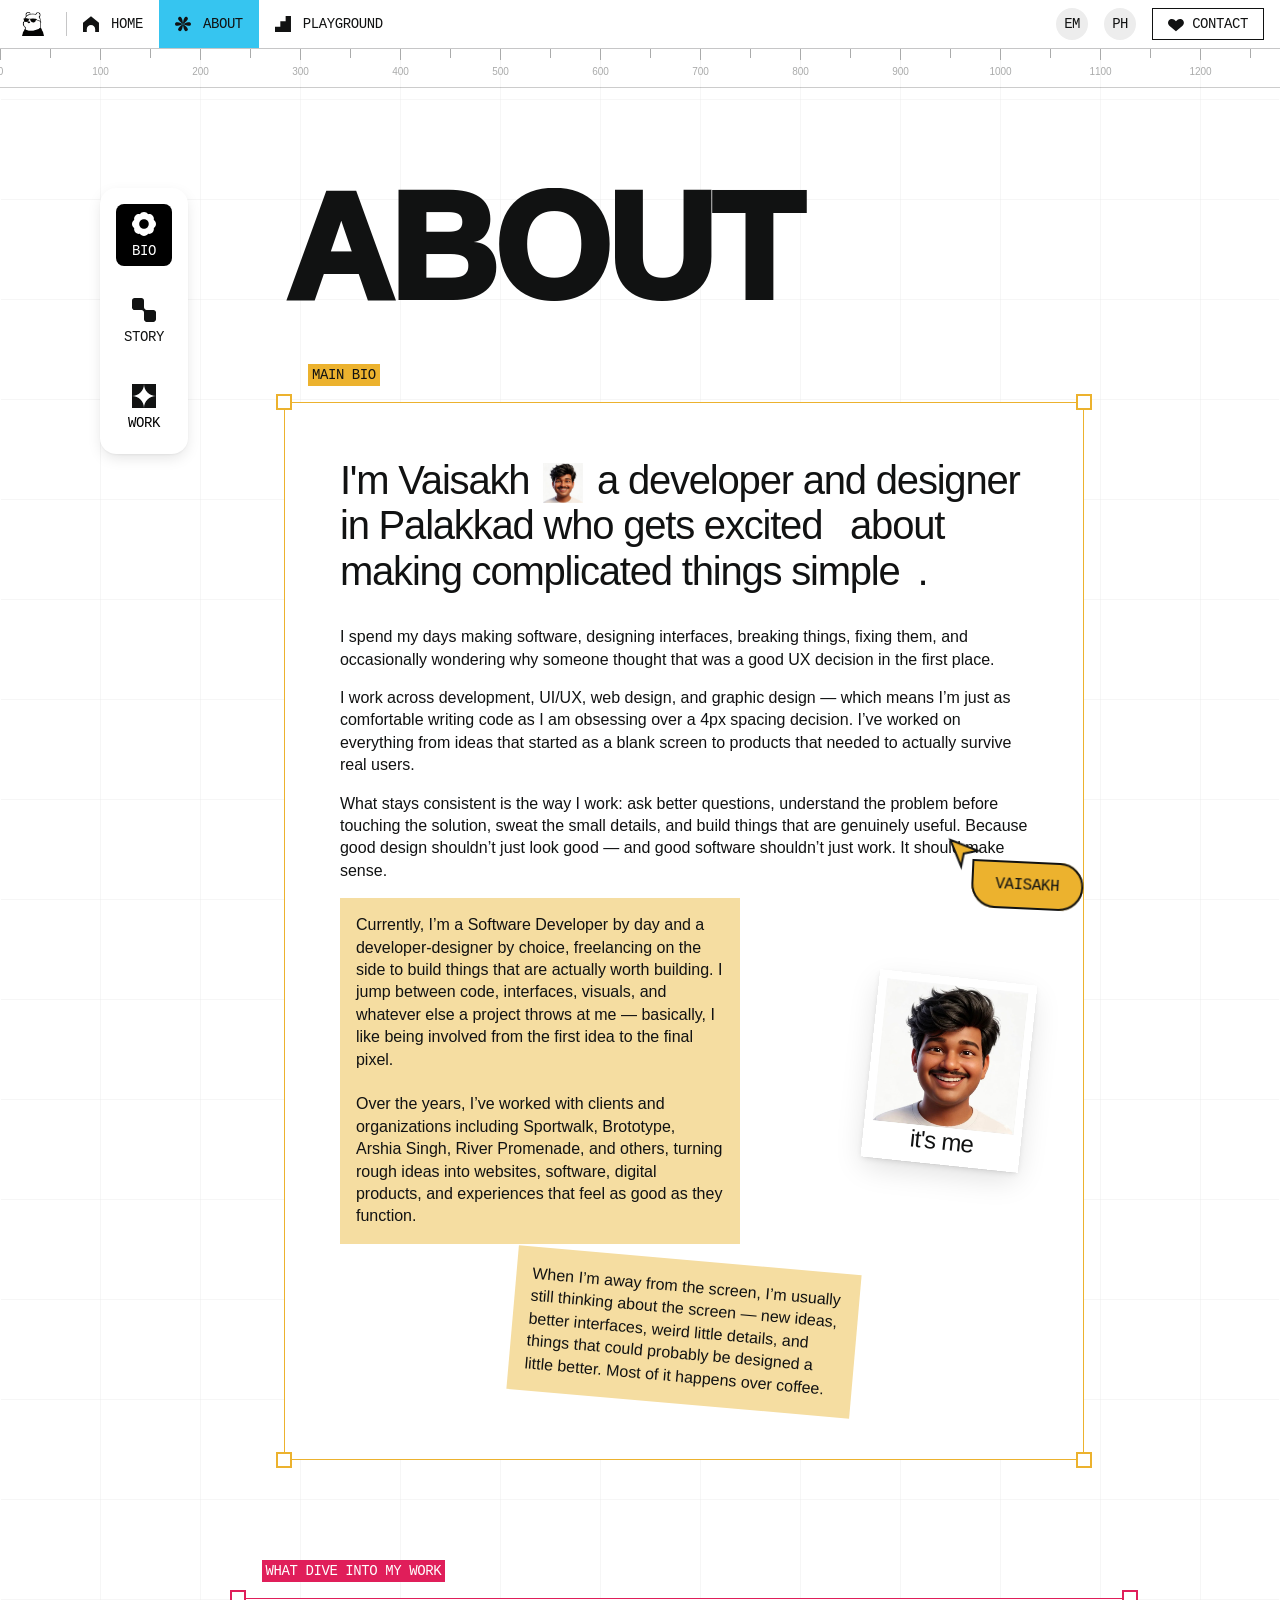
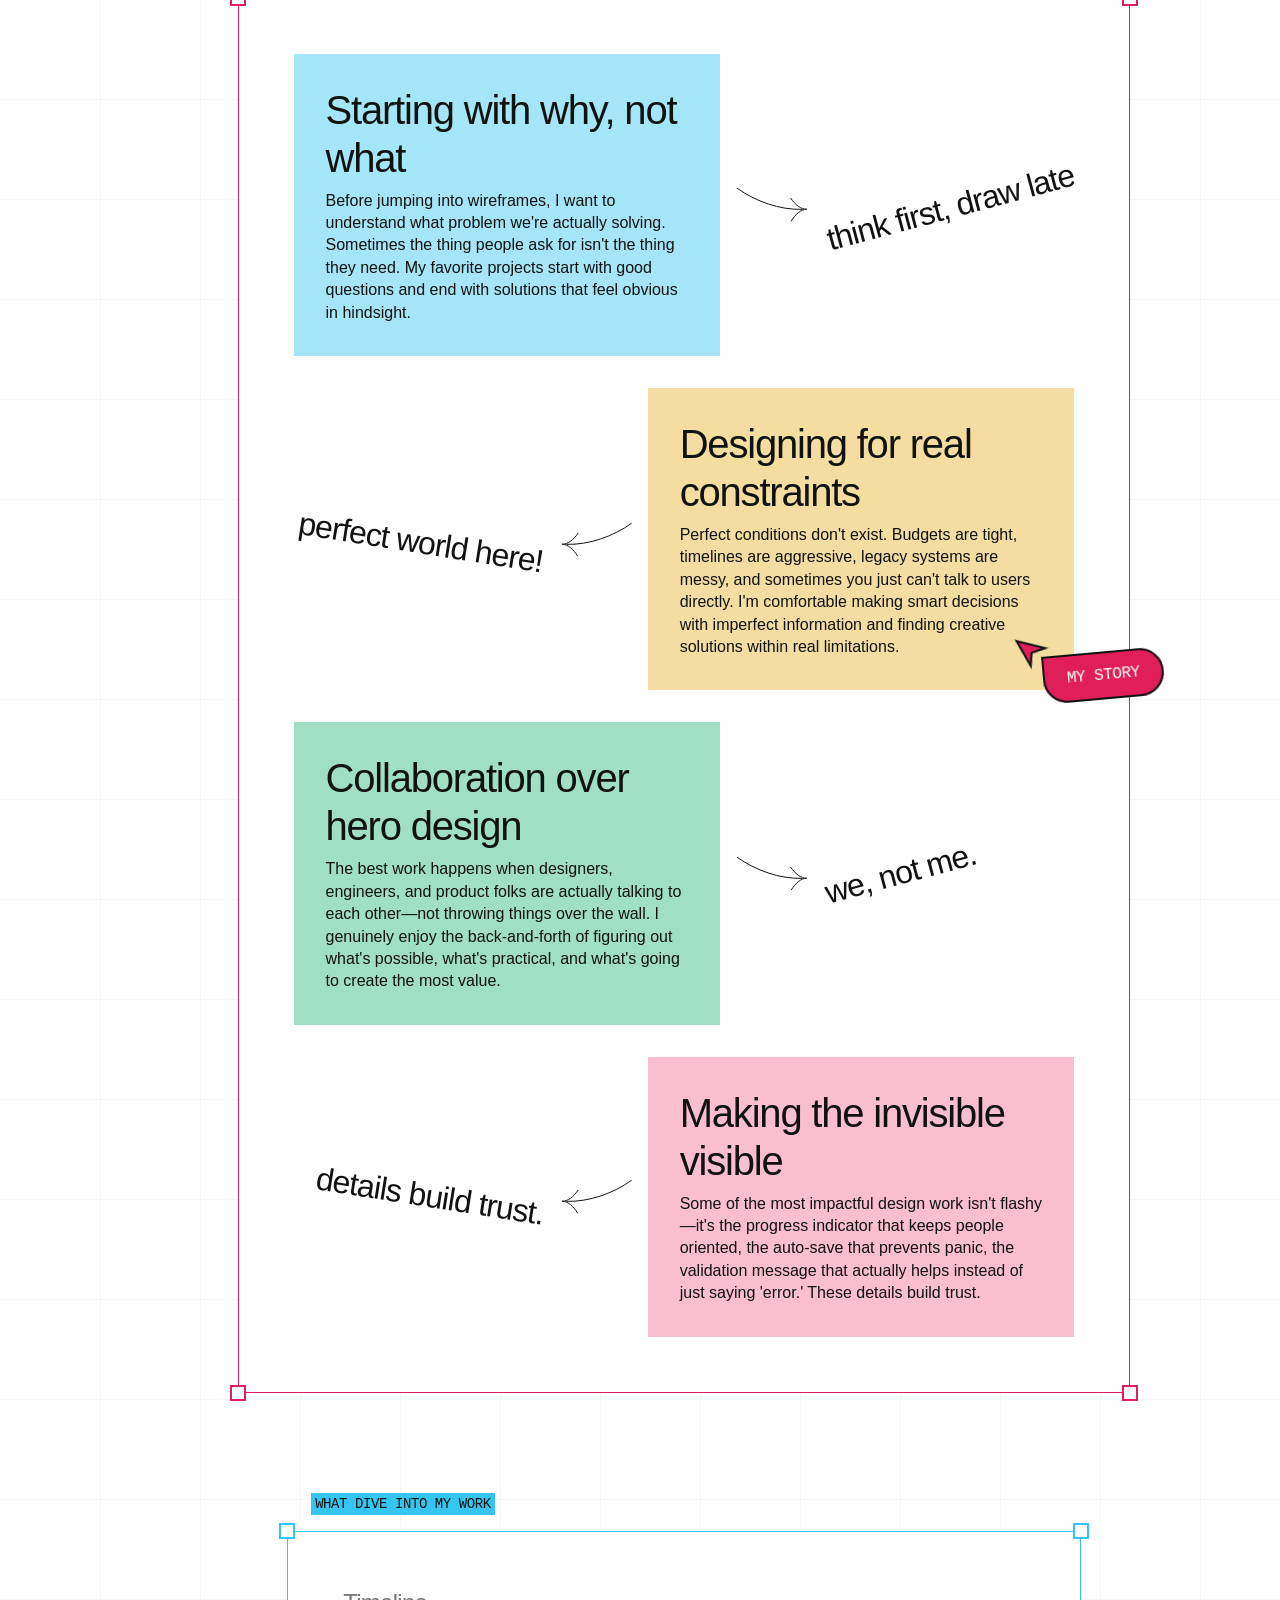
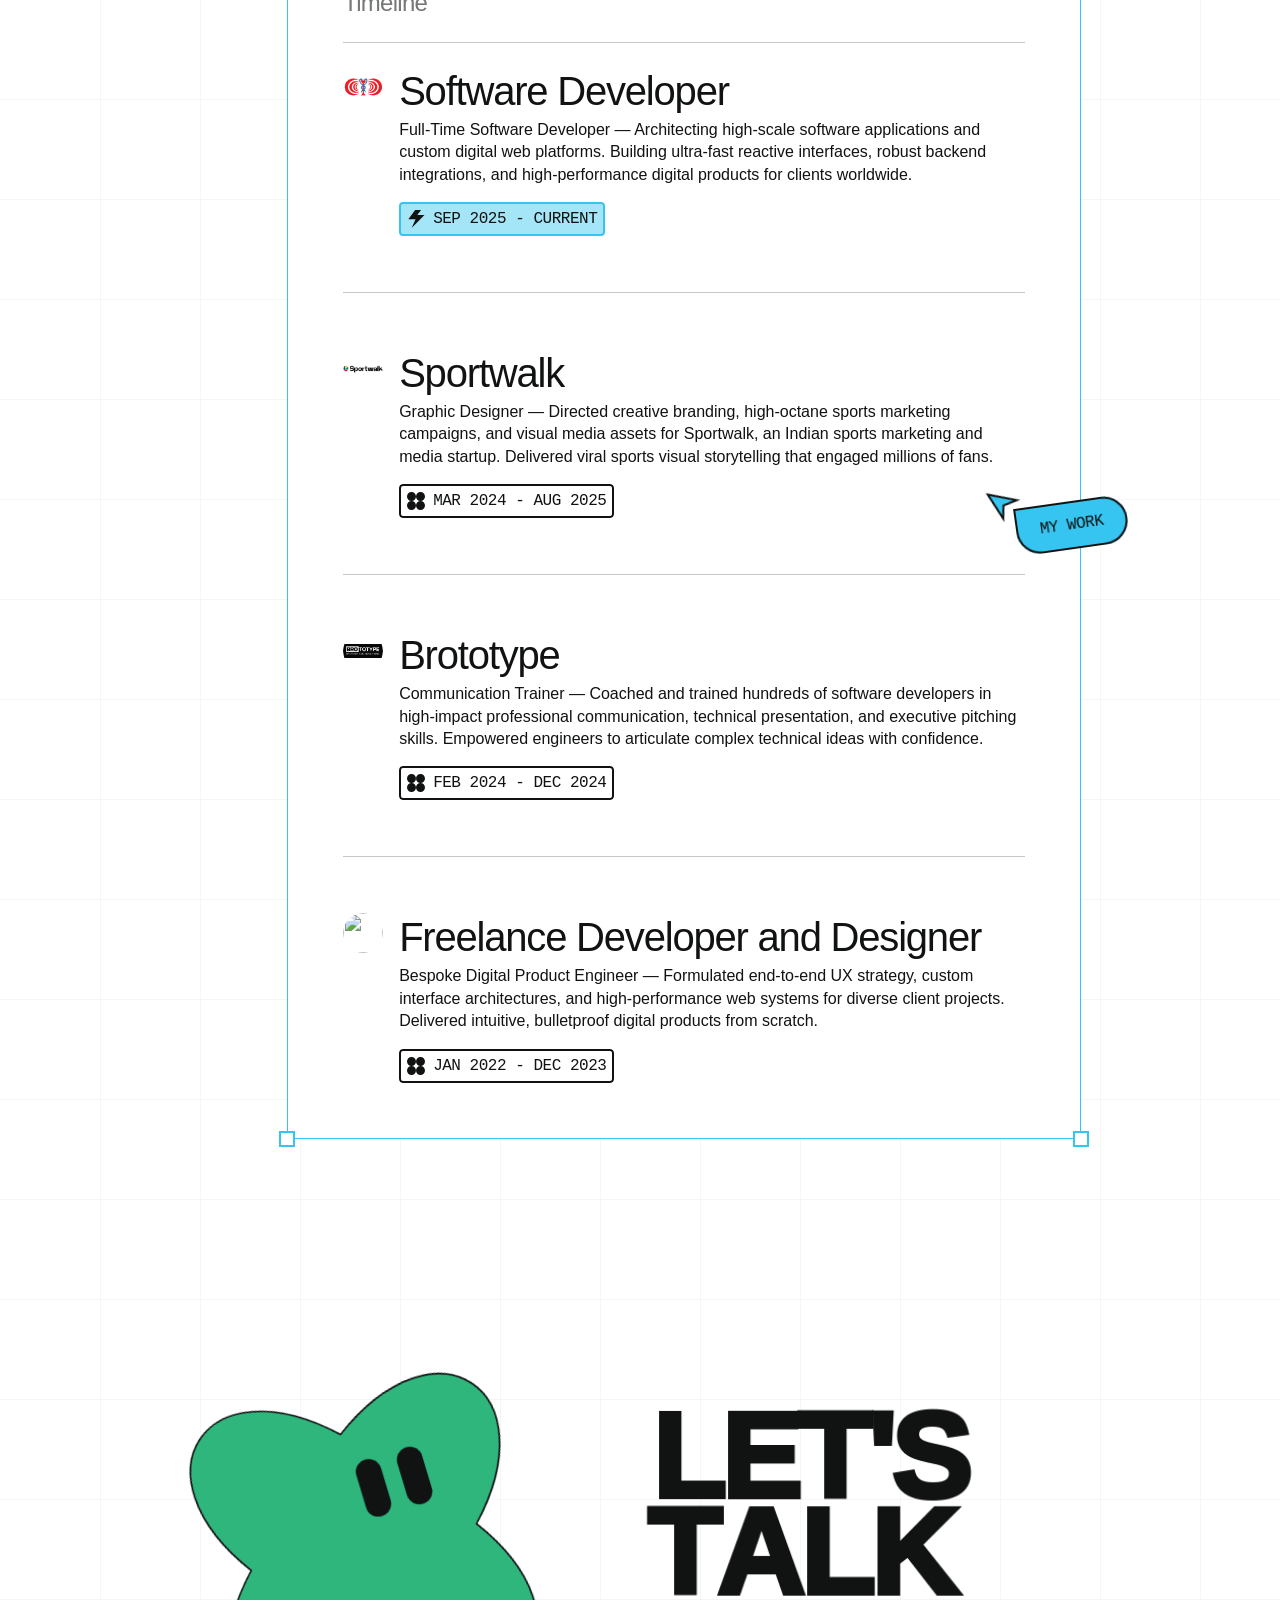
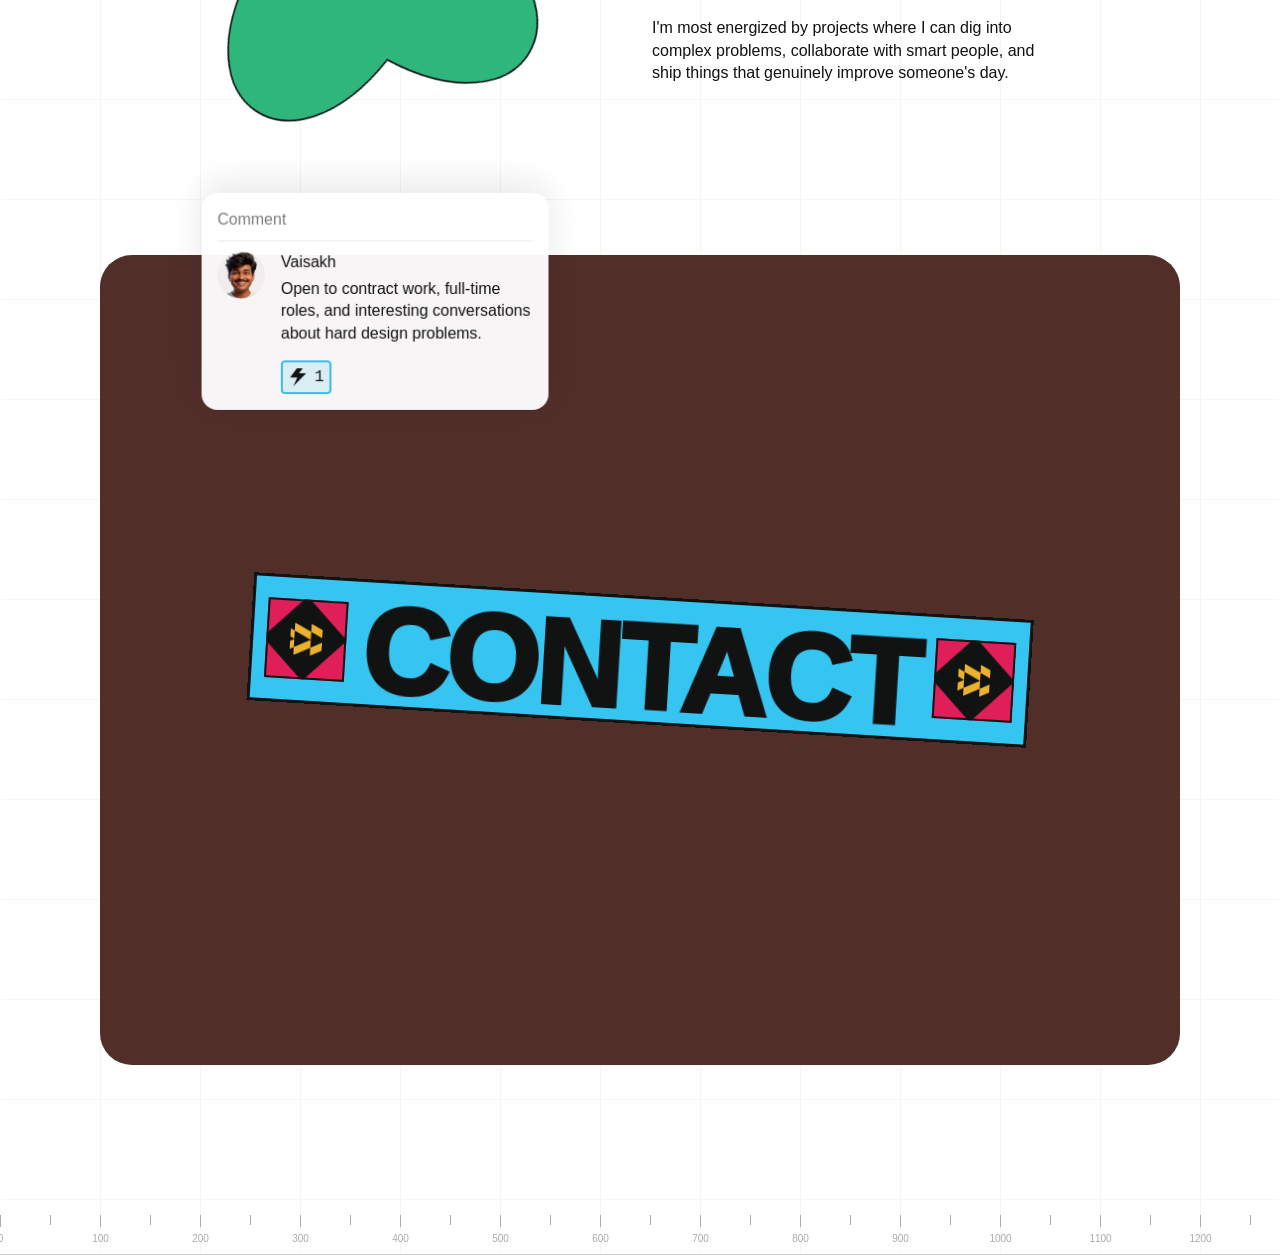
==== commit 0a837913: "Update sticky note card content on About page" ====
--- a/about/index.html
+++ b/about/index.html
@@ -342,7 +342,7 @@
 <path fill-rule="evenodd" clip-rule="evenodd" d="M100 22C100 9.84974 90.1503 0 78 0H22C9.84974 0 0 9.84972 0 22V78.7194C0 90.8697 9.84974 100.719 22 100.719H78C90.1503 100.719 100 110.569 100 122.719V178C100 190.15 109.85 200 122 200H178C190.15 200 200 190.15 200 178V121.28C200 109.13 190.15 99.2805 178 99.2805H122C109.85 99.2805 100 89.4308 100 77.2805V22Z" fill="var(--token-4f4ed186-9023-4858-830a-5202d69249c1, rgb(17, 18, 18))"/>
 </svg></div><!--/$--></div></div><div class="framer-1ucsmrf" data-framer-component-type="RichTextContainer" style="--extracted-r6o4lv:var(--token-4f4ed186-9023-4858-830a-5202d69249c1, rgb(17, 18, 18));--framer-link-text-color:rgb(0, 153, 255);--framer-link-text-decoration:underline;transform:none"><p class="framer-text framer-styles-preset-27ku3y" data-styles-preset="MffBJovlA" dir="auto" style="--framer-text-color:var(--extracted-r6o4lv, var(--token-4f4ed186-9023-4858-830a-5202d69249c1, rgb(17, 18, 18)))">Story</p></div></a><!--/$--></div></div><!--/$--><!--$--><div class="ssr-variant"><div class="framer-1q98y8i-container"><!--$--><a class="framer-891Ch framer-NkuHG framer-1m3kj3m framer-v-2tyaa4 framer-t8qzwo" data-framer-name="Inactive" href="./about#work" style="background-color:var(--token-341b58e0-d728-43ce-a1dc-e77a522cab4f, rgb(255, 255, 255));width:100%;border-bottom-left-radius:8px;border-bottom-right-radius:8px;border-top-left-radius:8px;border-top-right-radius:8px"><div class="framer-7vz0jb" data-framer-name="Icon"><div class="framer-sn5788-container" data-code-component-plugin-id="84d4c1"><!--$--><div style="width:100%;height:100%;display:flex;align-items:center;justify-content:center;position:relative"><svg width="100%" height="100%" viewBox="0 0 200 200" fill="var(--token-4f4ed186-9023-4858-830a-5202d69249c1, rgb(17, 18, 18))" xmlns="http://www.w3.org/2000/svg">
 <path fill-rule="evenodd" clip-rule="evenodd" d="M0 100L7.62939e-06 0H100H200V100C144.78 100 100.013 55.2417 100 0.0239258C99.987 55.2417 55.2204 100 0 100ZM100 200C100 144.771 144.772 100 200 100V200H100ZM100 200C100 144.771 55.2285 100 0 100V200H100Z" fill="var(--token-4f4ed186-9023-4858-830a-5202d69249c1, rgb(17, 18, 18))"/>
-</svg></div><!--/$--></div></div><div class="framer-1ucsmrf" data-framer-component-type="RichTextContainer" style="--extracted-r6o4lv:var(--token-4f4ed186-9023-4858-830a-5202d69249c1, rgb(17, 18, 18));--framer-link-text-color:rgb(0, 153, 255);--framer-link-text-decoration:underline;transform:none"><p class="framer-text framer-styles-preset-27ku3y" data-styles-preset="MffBJovlA" dir="auto" style="--framer-text-color:var(--extracted-r6o4lv, var(--token-4f4ed186-9023-4858-830a-5202d69249c1, rgb(17, 18, 18)))">Work</p></div></a><!--/$--></div></div><!--/$--></div></div></div><div class="framer-94tkti" data-framer-name="Content"><div class="framer-1pltn3m" data-framer-name="Heading"><div class="framer-n5931f" data-framer-component-type="RichTextContainer" style="transform:none"><h1 class="framer-text framer-styles-preset-4nri6j" data-styles-preset="Iep6i79Kc" dir="auto" style="--framer-text-color:var(--token-4f4ed186-9023-4858-830a-5202d69249c1, rgb(17, 18, 18))">About</h1></div></div><div class="framer-me803a" data-framer-name="List Content"><section class="framer-1q34n9d" data-framer-name="Bio " id="mainbio"><div class="framer-13tnzw6" data-framer-name="Tag"><div class="framer-1m4k8ak" data-framer-name="Text"><div class="framer-n067kb" data-framer-component-type="RichTextContainer" style="transform:none"><h1 class="framer-text framer-styles-preset-27ku3y" data-styles-preset="MffBJovlA" dir="auto">Main bio</h1></div></div></div><div class="framer-1y1mzru" data-border="true" data-framer-name="Bio"><div class="framer-154vkhg" data-framer-name="Border"><div class="framer-7saf92" data-border="true" data-framer-name="Rectangle"></div><div class="framer-ze7fwm" data-border="true" data-framer-name="Rectangle"></div><div class="framer-h8548a" data-border="true" data-framer-name="Rectangle"></div><div class="framer-1909pth" data-border="true" data-framer-name="Rectangle"></div></div><div class="framer-1vsjwpg-container"><!--$--><div class="ssr-variant hidden-1hh7fxx hidden-y5t7zo"><div style="width:100%;transform:translateZ(0)"><p style="font-family:&quot;Inter Display&quot;, &quot;Inter Display Placeholder&quot;, sans-serif;font-weight:500;font-size:40px;line-height:1.1;letter-spacing:-0.03em;color:var(--token-4f4ed186-9023-4858-830a-5202d69249c1, rgb(17, 18, 18));text-align:left;margin:0;padding:0;display:block;width:100%;white-space:pre-wrap">‎‎I'm Vaisakh <span style="display:inline-flex;align-items:center;height:1em;margin:0 0.1em;vertical-align:middle;transform-origin:center;will-change:transform"><img src="/vaisakh-avatar.png?v=20260905" alt style="height:100%;width:auto;display:block;object-fit:contain"></span> a developer and designer in Palakkad who gets excited <span style="display:inline-flex;align-items:center;height:1em;margin:0 0.1em;vertical-align:middle;transform-origin:center;will-change:transform"><img src="https://framerusercontent.com/images/FZxylYfrf6MjQ4LPhIBR4t1H5s.png?width=201&amp;height=285" alt style="height:100%;width:auto;display:block;object-fit:contain"></span> about making complicated things simple <span style="display:inline-flex;align-items:center;height:1em;margin:0 0.1em;vertical-align:middle;transform-origin:center;will-change:transform"><img src="https://framerusercontent.com/images/c3dZgxHqG5LPDkUqNkbQbZSjBk.png?width=201&amp;height=285" alt style="height:100%;width:auto;display:block;object-fit:contain"></span>. </p></div></div><div class="ssr-variant hidden-1fzvxue hidden-y5t7zo"><div style="width:100%;transform:translateZ(0)"><p style="font-family:&quot;Inter Display&quot;, &quot;Inter Display Placeholder&quot;, sans-serif;font-weight:500;font-size:28px;line-height:1.1;letter-spacing:-0.03em;color:var(--token-4f4ed186-9023-4858-830a-5202d69249c1, rgb(17, 18, 18));text-align:left;margin:0;padding:0;display:block;width:100%;white-space:pre-wrap">‎‎I'm Vaisakh <span style="display:inline-flex;align-items:center;height:1em;margin:0 0.1em;vertical-align:middle;transform-origin:center;will-change:transform"><img src="/vaisakh-avatar.png?v=20260905" alt style="height:100%;width:auto;display:block;object-fit:contain"></span> a developer and designer in Palakkad who gets excited <span style="display:inline-flex;align-items:center;height:1em;margin:0 0.1em;vertical-align:middle;transform-origin:center;will-change:transform"><img src="https://framerusercontent.com/images/FZxylYfrf6MjQ4LPhIBR4t1H5s.png?width=201&amp;height=285" alt style="height:100%;width:auto;display:block;object-fit:contain"></span> about making complicated things simple <span style="display:inline-flex;align-items:center;height:1em;margin:0 0.1em;vertical-align:middle;transform-origin:center;will-change:transform"><img src="https://framerusercontent.com/images/c3dZgxHqG5LPDkUqNkbQbZSjBk.png?width=201&amp;height=285" alt style="height:100%;width:auto;display:block;object-fit:contain"></span>. </p></div></div><div class="ssr-variant hidden-1fzvxue hidden-1hh7fxx"><div style="width:100%;transform:translateZ(0)"><p style="font-family:&quot;Inter Display&quot;, &quot;Inter Display Placeholder&quot;, sans-serif;font-weight:500;font-size:32px;line-height:1.1;letter-spacing:-0.03em;color:var(--token-4f4ed186-9023-4858-830a-5202d69249c1, rgb(17, 18, 18));text-align:left;margin:0;padding:0;display:block;width:100%;white-space:pre-wrap">‎‎I'm Vaisakh <span style="display:inline-flex;align-items:center;height:1em;margin:0 0.1em;vertical-align:middle;transform-origin:center;will-change:transform"><img src="/vaisakh-avatar.png?v=20260905" alt style="height:100%;width:auto;display:block;object-fit:contain"></span> a developer and designer in Palakkad who gets excited <span style="display:inline-flex;align-items:center;height:1em;margin:0 0.1em;vertical-align:middle;transform-origin:center;will-change:transform"><img src="https://framerusercontent.com/images/FZxylYfrf6MjQ4LPhIBR4t1H5s.png?width=201&amp;height=285" alt style="height:100%;width:auto;display:block;object-fit:contain"></span> about making complicated things simple <span style="display:inline-flex;align-items:center;height:1em;margin:0 0.1em;vertical-align:middle;transform-origin:center;will-change:transform"><img src="https://framerusercontent.com/images/c3dZgxHqG5LPDkUqNkbQbZSjBk.png?width=201&amp;height=285" alt style="height:100%;width:auto;display:block;object-fit:contain"></span>. </p></div></div><!--/$--></div><div class="framer-1af8o5" data-framer-name="List content"><div class="framer-1lxxv7w" data-framer-component-type="RichTextContainer" style="transform:none"><p class="framer-text framer-styles-preset-163ovsm" data-styles-preset="ptQSvPZIk" dir="auto" style="--framer-text-color:var(--token-4f4ed186-9023-4858-830a-5202d69249c1, rgb(17, 18, 18))">I spend my days making software, designing interfaces, breaking things, fixing them, and occasionally wondering why someone thought that was a good UX decision in the first place.</p></div><div class="framer-t4ear5" data-framer-component-type="RichTextContainer" style="transform:none"><p class="framer-text framer-styles-preset-163ovsm" data-styles-preset="ptQSvPZIk" dir="auto" style="--framer-text-color:var(--token-4f4ed186-9023-4858-830a-5202d69249c1, rgb(17, 18, 18))">I work across development, UI/UX, web design, and graphic design — which means I’m just as comfortable writing code as I am obsessing over a 4px spacing decision. I’ve worked on everything from ideas that started as a blank screen to products that needed to actually survive real users.</p></div><div class="framer-t4ear5" data-framer-component-type="RichTextContainer" style="transform:none"><p class="framer-text framer-styles-preset-163ovsm" data-styles-preset="ptQSvPZIk" dir="auto" style="--framer-text-color:var(--token-4f4ed186-9023-4858-830a-5202d69249c1, rgb(17, 18, 18))">What stays consistent is the way I work: ask better questions, understand the problem before touching the solution, sweat the small details, and build things that are genuinely useful. Because good design shouldn’t just look good — and good software shouldn’t just work. It should make sense.</p></div><div class="framer-2vhojh" data-framer-name="Text + Polaroid"><div class="ssr-variant"><div class="framer-1qahak7-container"><div class="framer-6A3Mg framer-62fp8 framer-SwHTo framer-1sbsau2 framer-v-1gflzdq" data-framer-name="Only Content" style="background-color:var(--token-cd9da077-16e0-46f3-9a80-6bf4c2a79928, rgb(245, 221, 161));max-width:100%;width:100%"><div class="framer-lbfqwd" data-framer-component-type="RichTextContainer" style="--extracted-r6o4lv:var(--token-4f4ed186-9023-4858-830a-5202d69249c1, rgb(17, 18, 18));--framer-link-text-color:rgb(0, 153, 255);--framer-link-text-decoration:underline;transform:none"><p class="framer-text framer-styles-preset-163ovsm" data-styles-preset="ptQSvPZIk" dir="auto" style="--framer-text-color:var(--extracted-r6o4lv, var(--token-4f4ed186-9023-4858-830a-5202d69249c1, rgb(17, 18, 18)))">Currently, I’m a Software Developer by day and a developer-designer by choice, freelancing on the side to build things that are actually worth building. I jump between code, interfaces, visuals, and whatever else a project throws at me — basically, I like being involved from the first idea to the final pixel.<br><br>Over the years, I’ve worked with clients and organizations including Sportwalk, Brototype, Arshia Singh, River Promenade, and others, turning rough ideas into websites, software, digital products, and experiences that feel as good as they function.</p></div></div></div></div><div class="ssr-variant"><div class="framer-4hsz50-container" draggable="false" style="opacity:1;transform:rotate(6deg);-webkit-touch-callout:none;-webkit-user-select:none;user-select:none;touch-action:none"><div class="framer-bPcig framer-EjAzI framer-zl9qtm framer-v-zl9qtm" data-framer-name="Default" style="height:100%;max-width:100%;width:100%;box-shadow:0px 0.6021873017743928px 1.8065619053231785px -0.8333333333333333px rgba(0, 0, 0, 0.13), 0px 2.288533303243457px 6.8655999097303715px -1.6666666666666665px rgba(0, 0, 0, 0.13), 0px 10px 30px -2.5px rgba(0, 0, 0, 0.13)"><div class="framer-82wh8q" data-framer-name="Polaroid" style="background-color:var(--token-341b58e0-d728-43ce-a1dc-e77a522cab4f, rgb(255, 255, 255))"><div class="framer-1ywu17f"><div style="position:absolute;border-radius:inherit;corner-shape:inherit;top:0;right:0;bottom:0;left:0" data-framer-background-image-wrapper="true"><img decoding="async" loading="lazy" width="870" height="869" sizes="(min-width: 1200px) calc(100vw - 16px), (max-width: 809.98px) calc(min((min(min(100vw - 32px, 1800px), 800px) - 48px) * 0.56, 200px) - 16px), (min-width: 810px) and (max-width: 1199.98px) calc(100vw - 16px)" srcset="/vaisakh-avatar.png?v=20260905 512w,/vaisakh-avatar.png?v=20260905 870w" src="/vaisakh-avatar.png?v=20260905" alt style="display:block;width:100%;height:100%;border-radius:inherit;corner-shape:inherit;object-position:center;object-fit:cover"></div></div></div><div class="framer-1a9jrm3" data-framer-name="Polaroid" style="background-color:var(--token-341b58e0-d728-43ce-a1dc-e77a522cab4f, rgb(255, 255, 255))"><div class="framer-1wh2zmo" data-framer-component-type="RichTextContainer" style="--framer-link-text-color:rgb(0, 153, 255);--framer-link-text-decoration:underline;transform:none"><h5 class="framer-text framer-styles-preset-1v53mqb" data-styles-preset="qvOJ3gdiv" dir="auto">it's me</h5></div></div></div></div></div></div><div class="framer-9u3yg7" data-framer-name="Text Box"><div class="ssr-variant hidden-1hh7fxx"><div class="framer-1t1zpi3-container" style="transform:rotate(5deg)"><div class="framer-6A3Mg framer-62fp8 framer-SwHTo framer-1sbsau2 framer-v-1gflzdq" data-framer-name="Only Content" style="background-color:var(--token-cd9da077-16e0-46f3-9a80-6bf4c2a79928, rgb(245, 221, 161));width:100%"><div class="framer-lbfqwd" data-framer-component-type="RichTextContainer" style="--extracted-r6o4lv:var(--token-4f4ed186-9023-4858-830a-5202d69249c1, rgb(17, 18, 18));--framer-link-text-color:rgb(0, 153, 255);--framer-link-text-decoration:underline;transform:none"><p class="framer-text framer-styles-preset-163ovsm" data-styles-preset="ptQSvPZIk" dir="auto" style="--framer-text-color:var(--extracted-r6o4lv, var(--token-4f4ed186-9023-4858-830a-5202d69249c1, rgb(17, 18, 18)))">When I'm not designing, you'll find me thinking about why some interfaces feel intuitive and others make you want to throw your laptop out a window. Usually with coffee. </p></div></div></div></div><div class="ssr-variant hidden-1fzvxue hidden-y5t7zo"><div class="framer-1t1zpi3-container"><div class="framer-6A3Mg framer-62fp8 framer-SwHTo framer-1sbsau2 framer-v-1gflzdq" data-framer-name="Only Content" style="background-color:var(--token-cd9da077-16e0-46f3-9a80-6bf4c2a79928, rgb(245, 221, 161));width:100%"><div class="framer-lbfqwd" data-framer-component-type="RichTextContainer" style="--extracted-r6o4lv:var(--token-4f4ed186-9023-4858-830a-5202d69249c1, rgb(17, 18, 18));--framer-link-text-color:rgb(0, 153, 255);--framer-link-text-decoration:underline;transform:none"><p class="framer-text framer-styles-preset-163ovsm" data-styles-preset="ptQSvPZIk" dir="auto" style="--framer-text-color:var(--extracted-r6o4lv, var(--token-4f4ed186-9023-4858-830a-5202d69249c1, rgb(17, 18, 18)))">When I'm not designing, you'll find me thinking about why some interfaces feel intuitive and others make you want to throw your laptop out a window. Usually with coffee. </p></div></div></div></div></div></div><div class="framer-1yo890v hidden-1hh7fxx" data-border="true" data-framer-name="Cursor Tag" style="opacity:1;transform:translateY(-50%) rotate(-11deg)"><div class="framer-13xxg5d-container"><!--$--><div style="width:0px;height:0px"></div><!--/$--></div><div data-framer-component-type="SVG" data-framer-name="Cursor" parentsize="0" _constraints="[object Object]" rotation="0" shadows class="framer-5ogdh7" aria-hidden="true" style="image-rendering:pixelated;flex-shrink:0"><div class="svgContainer" style="width:100%;height:100%;aspect-ratio:inherit"><svg style="width:100%;height:100%;overflow: visible;"><use href="#svg1378496346_348"/></svg></div></div><div class="framer-1yusfv1" data-framer-component-type="RichTextContainer" style="transform:none"><p class="framer-text framer-styles-preset-1833qg6" data-styles-preset="jB2nPzqr7" dir="auto">Vaisakh</p></div></div></div></section><section class="framer-14jsokh" data-framer-name="My Story" id="my-story"><div class="framer-1h8izsz" data-framer-name="Content"><div class="framer-3cnw1y" data-framer-name="Tag"><div class="framer-71winf" data-framer-name="Text"><div class="framer-19x1pr" data-framer-component-type="RichTextContainer" style="transform:none"><h2 class="framer-text framer-styles-preset-27ku3y" data-styles-preset="MffBJovlA" dir="auto" style="--framer-text-color:var(--token-341b58e0-d728-43ce-a1dc-e77a522cab4f, rgb(255, 255, 255))">What dive into my work</h2></div></div></div><div class="framer-ixsok6" data-border="true" data-framer-name="Bio"><div class="framer-mpn7rf"><div class="ssr-variant"><div class="framer-15xqkt6-container"><div class="framer-6A3Mg framer-62fp8 framer-SwHTo framer-1sbsau2 framer-v-1sbsau2" data-framer-name="Heading + Content" style="background-color:var(--token-a40bc7b7-fed8-4930-b9f7-5dc39bc097a2, rgb(164, 229, 248));width:100%"><div class="framer-1jcsxx1" data-framer-component-type="RichTextContainer" style="--extracted-1eung3n:var(--token-4f4ed186-9023-4858-830a-5202d69249c1, rgb(17, 18, 18));--framer-link-text-color:rgb(0, 153, 255);--framer-link-text-decoration:underline;transform:none"><h4 class="framer-text framer-styles-preset-jjv5nu" data-styles-preset="TI_CAjGBM" dir="auto" style="--framer-text-color:var(--extracted-1eung3n, var(--token-4f4ed186-9023-4858-830a-5202d69249c1, rgb(17, 18, 18)))">Starting with why, not what</h4></div><div class="framer-lbfqwd" data-framer-component-type="RichTextContainer" style="--extracted-r6o4lv:var(--token-4f4ed186-9023-4858-830a-5202d69249c1, rgb(17, 18, 18));--framer-link-text-color:rgb(0, 153, 255);--framer-link-text-decoration:underline;transform:none"><p class="framer-text framer-styles-preset-163ovsm" data-styles-preset="ptQSvPZIk" dir="auto" style="--framer-text-color:var(--extracted-r6o4lv, var(--token-4f4ed186-9023-4858-830a-5202d69249c1, rgb(17, 18, 18)))">Before jumping into wireframes, I want to understand what problem we're actually solving. Sometimes the thing people ask for isn't the thing they need. My favorite projects start with good questions and end with solutions that feel obvious in hindsight. </p></div></div></div></div><div class="framer-1mk7bzi" data-framer-name="Note"><div class="framer-1lnd6n7" data-framer-name="Decoration"><div data-framer-name="Arrow" class="framer-Ikgpl framer-fm2tup"></div><div class="framer-13p3nrk" data-framer-component-type="RichTextContainer" style="transform:rotate(-15deg)"><h5 class="framer-text framer-styles-preset-1o05o96" data-styles-preset="H8WdmyHet" dir="auto">think first, draw later.</h5></div></div></div><div class="framer-rvqxqo" data-framer-name="Note"><div class="framer-3w4or8" data-framer-name="Decoration"><div class="framer-u6fwr5" data-framer-component-type="RichTextContainer" style="transform:rotate(9deg)"><h5 class="framer-text framer-styles-preset-1o05o96" data-styles-preset="H8WdmyHet" dir="auto">no perfect world here!</h5></div><div data-framer-name="Arrow" class="framer-ZtICC framer-1ugaiiq"></div></div></div><div class="ssr-variant"><div class="framer-705mjb-container"><div class="framer-6A3Mg framer-62fp8 framer-SwHTo framer-1sbsau2 framer-v-1sbsau2" data-framer-name="Heading + Content" style="background-color:var(--token-cd9da077-16e0-46f3-9a80-6bf4c2a79928, rgb(245, 221, 161));width:100%"><div class="framer-1jcsxx1" data-framer-component-type="RichTextContainer" style="--extracted-1eung3n:var(--token-4f4ed186-9023-4858-830a-5202d69249c1, rgb(17, 18, 18));--framer-link-text-color:rgb(0, 153, 255);--framer-link-text-decoration:underline;transform:none"><h4 class="framer-text framer-styles-preset-jjv5nu" data-styles-preset="TI_CAjGBM" dir="auto" style="--framer-text-color:var(--extracted-1eung3n, var(--token-4f4ed186-9023-4858-830a-5202d69249c1, rgb(17, 18, 18)))">Designing for real constraints</h4></div><div class="framer-lbfqwd" data-framer-component-type="RichTextContainer" style="--extracted-r6o4lv:var(--token-4f4ed186-9023-4858-830a-5202d69249c1, rgb(17, 18, 18));--framer-link-text-color:rgb(0, 153, 255);--framer-link-text-decoration:underline;transform:none"><p class="framer-text framer-styles-preset-163ovsm" data-styles-preset="ptQSvPZIk" dir="auto" style="--framer-text-color:var(--extracted-r6o4lv, var(--token-4f4ed186-9023-4858-830a-5202d69249c1, rgb(17, 18, 18)))">Perfect conditions don't exist. Budgets are tight, timelines are aggressive, legacy systems are messy, and sometimes you just can't talk to users directly. I'm comfortable making smart decisions with imperfect information and finding creative solutions within real limitations. </p></div></div></div></div><div class="ssr-variant"><div class="framer-bml7qr-container"><div class="framer-6A3Mg framer-62fp8 framer-SwHTo framer-1sbsau2 framer-v-1sbsau2" data-framer-name="Heading + Content" style="background-color:var(--token-3b25897c-a78c-4fb0-9a93-831975a769c1, rgb(161, 223, 197));width:100%"><div class="framer-1jcsxx1" data-framer-component-type="RichTextContainer" style="--extracted-1eung3n:var(--token-4f4ed186-9023-4858-830a-5202d69249c1, rgb(17, 18, 18));--framer-link-text-color:rgb(0, 153, 255);--framer-link-text-decoration:underline;transform:none"><h4 class="framer-text framer-styles-preset-jjv5nu" data-styles-preset="TI_CAjGBM" dir="auto" style="--framer-text-color:var(--extracted-1eung3n, var(--token-4f4ed186-9023-4858-830a-5202d69249c1, rgb(17, 18, 18)))">Collaboration over hero design</h4></div><div class="framer-lbfqwd" data-framer-component-type="RichTextContainer" style="--extracted-r6o4lv:var(--token-4f4ed186-9023-4858-830a-5202d69249c1, rgb(17, 18, 18));--framer-link-text-color:rgb(0, 153, 255);--framer-link-text-decoration:underline;transform:none"><p class="framer-text framer-styles-preset-163ovsm" data-styles-preset="ptQSvPZIk" dir="auto" style="--framer-text-color:var(--extracted-r6o4lv, var(--token-4f4ed186-9023-4858-830a-5202d69249c1, rgb(17, 18, 18)))">The best work happens when designers, engineers, and product folks are actually talking to each other—not throwing things over the wall. I genuinely enjoy the back-and-forth of figuring out what's possible, what's practical, and what's going to create the most value. </p></div></div></div></div><div class="framer-h7eo1w" data-framer-name="Note"><div class="framer-enz7kh" data-framer-name="Decoration"><div data-framer-name="Arrow" class="framer-Ikgpl framer-1a3z98x"></div><div class="framer-1j4k69v" data-framer-component-type="RichTextContainer" style="transform:rotate(-15deg)"><h5 class="framer-text framer-styles-preset-1o05o96" data-styles-preset="H8WdmyHet" dir="auto">we, not me.</h5></div></div></div><div class="framer-li1ezw" data-framer-name="Note"><div class="framer-1m7msg9" data-framer-name="Decoration"><div class="framer-1xesv5c" data-framer-component-type="RichTextContainer" style="transform:rotate(9deg)"><h5 class="framer-text framer-styles-preset-1o05o96" data-styles-preset="H8WdmyHet" dir="auto">details build trust.</h5></div><div data-framer-name="Arrow" class="framer-ZtICC framer-1t5eghs"></div></div></div><div class="ssr-variant"><div class="framer-1pbq76w-container"><div class="framer-6A3Mg framer-62fp8 framer-SwHTo framer-1sbsau2 framer-v-1sbsau2" data-framer-name="Heading + Content" style="background-color:var(--token-221f5458-30ad-42f0-b005-7c3d9fe30e8d, rgb(250, 190, 209));width:100%"><div class="framer-1jcsxx1" data-framer-component-type="RichTextContainer" style="--extracted-1eung3n:var(--token-4f4ed186-9023-4858-830a-5202d69249c1, rgb(17, 18, 18));--framer-link-text-color:rgb(0, 153, 255);--framer-link-text-decoration:underline;transform:none"><h4 class="framer-text framer-styles-preset-jjv5nu" data-styles-preset="TI_CAjGBM" dir="auto" style="--framer-text-color:var(--extracted-1eung3n, var(--token-4f4ed186-9023-4858-830a-5202d69249c1, rgb(17, 18, 18)))">Making the invisible visible </h4></div><div class="framer-lbfqwd" data-framer-component-type="RichTextContainer" style="--extracted-r6o4lv:var(--token-4f4ed186-9023-4858-830a-5202d69249c1, rgb(17, 18, 18));--framer-link-text-color:rgb(0, 153, 255);--framer-link-text-decoration:underline;transform:none"><p class="framer-text framer-styles-preset-163ovsm" data-styles-preset="ptQSvPZIk" dir="auto" style="--framer-text-color:var(--extracted-r6o4lv, var(--token-4f4ed186-9023-4858-830a-5202d69249c1, rgb(17, 18, 18)))">Some of the most impactful design work isn't flashy—it's the progress indicator that keeps people oriented, the auto-save that prevents panic, the validation message that actually helps instead of just saying 'error.' These details build trust. </p></div></div></div></div></div><div class="framer-w1h06a" data-framer-name="Border"><div class="framer-19dxwmd" data-border="true" data-framer-name="LT"></div><div class="framer-1a4182c" data-border="true" data-framer-name="Rectangle"></div><div class="framer-15z12r4" data-border="true" data-framer-name="Rectangle"></div><div class="framer-sat85g" data-border="true" data-framer-name="Rectangle"></div></div><div class="framer-1h2do80 hidden-1hh7fxx" data-border="true" data-framer-name="Cursor Tag" style="opacity:1;transform:translateY(-50%) rotate(-11deg)"><div class="framer-1f6mfj4-container"><!--$--><div style="width:0px;height:0px"></div><!--/$--></div><div data-framer-component-type="SVG" data-framer-name="Cursor" parentsize="0" _constraints="[object Object]" rotation="0" shadows class="framer-1slwc7v" aria-hidden="true" style="image-rendering:pixelated;flex-shrink:0"><div class="svgContainer" style="width:100%;height:100%;aspect-ratio:inherit"><svg style="width:100%;height:100%;overflow: visible;"><use href="#svg1439459110_387"/></svg></div></div><div class="framer-1k7dwc9" data-framer-component-type="RichTextContainer" style="transform:none"><p class="framer-text framer-styles-preset-1833qg6" data-styles-preset="jB2nPzqr7" dir="auto" style="--framer-text-color:var(--token-341b58e0-d728-43ce-a1dc-e77a522cab4f, rgb(255, 255, 255))">My story</p></div></div></div></div></section><section class="framer-o05pe9" data-framer-name="Work" id="work"><div class="framer-foyt4c" data-framer-name="Contain"><div class="framer-eox33i" data-framer-name="Tag"><div class="framer-nc06ra" data-framer-name="Text"><div class="framer-tzv26k" data-framer-component-type="RichTextContainer" style="transform:none"><h2 class="framer-text framer-styles-preset-27ku3y" data-styles-preset="MffBJovlA" dir="auto" style="--framer-text-color:var(--token-4f4ed186-9023-4858-830a-5202d69249c1, rgb(17, 18, 18))">What dive into my work</h2></div></div></div><div class="framer-1ql5gwc" data-border="true" data-framer-name="Content"><div class="framer-6aawbq" data-framer-name="Border"><div class="framer-3cixhw" data-border="true" data-framer-name="Rectangle"></div><div class="framer-iw10lq" data-border="true" data-framer-name="Rectangle"></div><div class="framer-11qzkjj" data-border="true" data-framer-name="Rectangle"></div><div class="framer-cis23f" data-border="true" data-framer-name="Rectangle"></div></div><div class="framer-1sty39j hidden-1hh7fxx" data-border="true" data-framer-name="Cursor Tag" style="opacity:1;transform:translateY(-50%) rotate(-11deg)"><div class="framer-161e4g2-container"><!--$--><div style="width:0px;height:0px"></div><!--/$--></div><div data-framer-component-type="SVG" data-framer-name="Cursor" parentsize="0" _constraints="[object Object]" rotation="0" shadows class="framer-1mrct6g" aria-hidden="true" style="image-rendering:pixelated;flex-shrink:0"><div class="svgContainer" style="width:100%;height:100%;aspect-ratio:inherit"><svg style="width:100%;height:100%;overflow: visible;"><use href="#svg52684662_392"/></svg></div></div><div class="framer-n52824" data-framer-component-type="RichTextContainer" style="transform:none"><p class="framer-text framer-styles-preset-1833qg6" data-styles-preset="jB2nPzqr7" dir="auto" style="--framer-text-color:var(--token-4f4ed186-9023-4858-830a-5202d69249c1, rgb(17, 18, 18))">My work</p></div></div><div class="framer-6p0jh5" data-framer-name="Comment"><div class="framer-xanzq5" data-framer-component-type="RichTextContainer" style="transform:none"><h5 class="framer-text framer-styles-preset-7q6rdi" data-styles-preset="JCTbwXFKE" dir="auto" style="--framer-text-color:var(--token-94d217a4-b19e-496f-a9f0-41c83f611b07, rgb(118, 119, 119))">Timeline</h5></div><div class="framer-4y5xew" data-framer-name="Line"></div><div class="framer-1no5cfb" data-framer-name="List works"><div class="ssr-variant"><div class="framer-n3c4-container"><div class="framer-ec48W framer-62fp8 framer-SwHTo framer-erhBl framer-10gofpt framer-v-10gofpt" data-framer-name="Current" style="width:100%"><div class="framer-17g34jv" style="border-bottom-left-radius:32px;border-bottom-right-radius:32px;border-top-left-radius:32px;border-top-right-radius:32px"><div style="position:absolute;border-radius:inherit;corner-shape:inherit;top:0;right:0;bottom:0;left:0" data-framer-background-image-wrapper="true"><img decoding="async" loading="lazy" width="78" height="32" src="/software-developer-logo.png?v=20260905" alt style="display:block;width:100%;height:100%;border-radius:inherit;corner-shape:inherit;object-position:center;object-fit:contain"></div></div><div class="framer-13hmzbm" data-framer-name="Text + Icon"><div class="framer-10vmn3d" data-framer-name="Text"><div class="framer-wbeqe6" data-framer-component-type="RichTextContainer" style="--extracted-1eung3n:var(--token-4f4ed186-9023-4858-830a-5202d69249c1, rgb(17, 18, 18));--framer-link-text-color:rgb(0, 153, 255);--framer-link-text-decoration:underline;transform:none"><h4 class="framer-text framer-styles-preset-jjv5nu" data-styles-preset="TI_CAjGBM" dir="auto" style="--framer-text-color:var(--extracted-1eung3n, var(--token-4f4ed186-9023-4858-830a-5202d69249c1, rgb(17, 18, 18)))">Software Developer</h4></div><div class="framer-zkzmni" data-framer-component-type="RichTextContainer" style="--extracted-r6o4lv:var(--token-4f4ed186-9023-4858-830a-5202d69249c1, rgb(17, 18, 18));--framer-link-text-color:rgb(0, 153, 255);--framer-link-text-decoration:underline;transform:none"><p class="framer-text framer-styles-preset-163ovsm" data-styles-preset="ptQSvPZIk" dir="auto" style="--framer-text-color:var(--extracted-r6o4lv, var(--token-4f4ed186-9023-4858-830a-5202d69249c1, rgb(17, 18, 18)))">Full-Time Software Developer — Architecting high-scale software applications and custom digital web platforms. Building ultra-fast reactive interfaces, robust backend integrations, and high-performance digital products for clients worldwide.</p></div></div><div class="framer-1m7f4yp" data-border="true" data-framer-name="React" style="--border-bottom-width:2px;--border-color:var(--token-1892785e-8581-4826-b411-015017430ad3, rgb(0, 94, 217));--border-left-width:2px;--border-right-width:2px;--border-style:solid;--border-top-width:2px;background-color:var(--token-a40bc7b7-fed8-4930-b9f7-5dc39bc097a2, rgb(164, 229, 248));border-bottom-left-radius:4px;border-bottom-right-radius:4px;border-top-left-radius:4px;border-top-right-radius:4px"><div class="framer-1qlx9ve-container" data-code-component-plugin-id="84d4c1"><!--$--><div style="width:100%;height:100%;display:flex;align-items:center;justify-content:center;position:relative"><svg width="100%" height="100%" viewBox="0 0 357 357" fill="var(--token-4f4ed186-9023-4858-830a-5202d69249c1, rgb(17, 18, 18))" xmlns="http://www.w3.org/2000/svg">
+</svg></div><!--/$--></div></div><div class="framer-1ucsmrf" data-framer-component-type="RichTextContainer" style="--extracted-r6o4lv:var(--token-4f4ed186-9023-4858-830a-5202d69249c1, rgb(17, 18, 18));--framer-link-text-color:rgb(0, 153, 255);--framer-link-text-decoration:underline;transform:none"><p class="framer-text framer-styles-preset-27ku3y" data-styles-preset="MffBJovlA" dir="auto" style="--framer-text-color:var(--extracted-r6o4lv, var(--token-4f4ed186-9023-4858-830a-5202d69249c1, rgb(17, 18, 18)))">Work</p></div></a><!--/$--></div></div><!--/$--></div></div></div><div class="framer-94tkti" data-framer-name="Content"><div class="framer-1pltn3m" data-framer-name="Heading"><div class="framer-n5931f" data-framer-component-type="RichTextContainer" style="transform:none"><h1 class="framer-text framer-styles-preset-4nri6j" data-styles-preset="Iep6i79Kc" dir="auto" style="--framer-text-color:var(--token-4f4ed186-9023-4858-830a-5202d69249c1, rgb(17, 18, 18))">About</h1></div></div><div class="framer-me803a" data-framer-name="List Content"><section class="framer-1q34n9d" data-framer-name="Bio " id="mainbio"><div class="framer-13tnzw6" data-framer-name="Tag"><div class="framer-1m4k8ak" data-framer-name="Text"><div class="framer-n067kb" data-framer-component-type="RichTextContainer" style="transform:none"><h1 class="framer-text framer-styles-preset-27ku3y" data-styles-preset="MffBJovlA" dir="auto">Main bio</h1></div></div></div><div class="framer-1y1mzru" data-border="true" data-framer-name="Bio"><div class="framer-154vkhg" data-framer-name="Border"><div class="framer-7saf92" data-border="true" data-framer-name="Rectangle"></div><div class="framer-ze7fwm" data-border="true" data-framer-name="Rectangle"></div><div class="framer-h8548a" data-border="true" data-framer-name="Rectangle"></div><div class="framer-1909pth" data-border="true" data-framer-name="Rectangle"></div></div><div class="framer-1vsjwpg-container"><!--$--><div class="ssr-variant hidden-1hh7fxx hidden-y5t7zo"><div style="width:100%;transform:translateZ(0)"><p style="font-family:&quot;Inter Display&quot;, &quot;Inter Display Placeholder&quot;, sans-serif;font-weight:500;font-size:40px;line-height:1.1;letter-spacing:-0.03em;color:var(--token-4f4ed186-9023-4858-830a-5202d69249c1, rgb(17, 18, 18));text-align:left;margin:0;padding:0;display:block;width:100%;white-space:pre-wrap">‎‎I'm Vaisakh <span style="display:inline-flex;align-items:center;height:1em;margin:0 0.1em;vertical-align:middle;transform-origin:center;will-change:transform"><img src="/vaisakh-avatar.png?v=20260905" alt style="height:100%;width:auto;display:block;object-fit:contain"></span> a developer and designer in Palakkad who gets excited <span style="display:inline-flex;align-items:center;height:1em;margin:0 0.1em;vertical-align:middle;transform-origin:center;will-change:transform"><img src="https://framerusercontent.com/images/FZxylYfrf6MjQ4LPhIBR4t1H5s.png?width=201&amp;height=285" alt style="height:100%;width:auto;display:block;object-fit:contain"></span> about making complicated things simple <span style="display:inline-flex;align-items:center;height:1em;margin:0 0.1em;vertical-align:middle;transform-origin:center;will-change:transform"><img src="https://framerusercontent.com/images/c3dZgxHqG5LPDkUqNkbQbZSjBk.png?width=201&amp;height=285" alt style="height:100%;width:auto;display:block;object-fit:contain"></span>. </p></div></div><div class="ssr-variant hidden-1fzvxue hidden-y5t7zo"><div style="width:100%;transform:translateZ(0)"><p style="font-family:&quot;Inter Display&quot;, &quot;Inter Display Placeholder&quot;, sans-serif;font-weight:500;font-size:28px;line-height:1.1;letter-spacing:-0.03em;color:var(--token-4f4ed186-9023-4858-830a-5202d69249c1, rgb(17, 18, 18));text-align:left;margin:0;padding:0;display:block;width:100%;white-space:pre-wrap">‎‎I'm Vaisakh <span style="display:inline-flex;align-items:center;height:1em;margin:0 0.1em;vertical-align:middle;transform-origin:center;will-change:transform"><img src="/vaisakh-avatar.png?v=20260905" alt style="height:100%;width:auto;display:block;object-fit:contain"></span> a developer and designer in Palakkad who gets excited <span style="display:inline-flex;align-items:center;height:1em;margin:0 0.1em;vertical-align:middle;transform-origin:center;will-change:transform"><img src="https://framerusercontent.com/images/FZxylYfrf6MjQ4LPhIBR4t1H5s.png?width=201&amp;height=285" alt style="height:100%;width:auto;display:block;object-fit:contain"></span> about making complicated things simple <span style="display:inline-flex;align-items:center;height:1em;margin:0 0.1em;vertical-align:middle;transform-origin:center;will-change:transform"><img src="https://framerusercontent.com/images/c3dZgxHqG5LPDkUqNkbQbZSjBk.png?width=201&amp;height=285" alt style="height:100%;width:auto;display:block;object-fit:contain"></span>. </p></div></div><div class="ssr-variant hidden-1fzvxue hidden-1hh7fxx"><div style="width:100%;transform:translateZ(0)"><p style="font-family:&quot;Inter Display&quot;, &quot;Inter Display Placeholder&quot;, sans-serif;font-weight:500;font-size:32px;line-height:1.1;letter-spacing:-0.03em;color:var(--token-4f4ed186-9023-4858-830a-5202d69249c1, rgb(17, 18, 18));text-align:left;margin:0;padding:0;display:block;width:100%;white-space:pre-wrap">‎‎I'm Vaisakh <span style="display:inline-flex;align-items:center;height:1em;margin:0 0.1em;vertical-align:middle;transform-origin:center;will-change:transform"><img src="/vaisakh-avatar.png?v=20260905" alt style="height:100%;width:auto;display:block;object-fit:contain"></span> a developer and designer in Palakkad who gets excited <span style="display:inline-flex;align-items:center;height:1em;margin:0 0.1em;vertical-align:middle;transform-origin:center;will-change:transform"><img src="https://framerusercontent.com/images/FZxylYfrf6MjQ4LPhIBR4t1H5s.png?width=201&amp;height=285" alt style="height:100%;width:auto;display:block;object-fit:contain"></span> about making complicated things simple <span style="display:inline-flex;align-items:center;height:1em;margin:0 0.1em;vertical-align:middle;transform-origin:center;will-change:transform"><img src="https://framerusercontent.com/images/c3dZgxHqG5LPDkUqNkbQbZSjBk.png?width=201&amp;height=285" alt style="height:100%;width:auto;display:block;object-fit:contain"></span>. </p></div></div><!--/$--></div><div class="framer-1af8o5" data-framer-name="List content"><div class="framer-1lxxv7w" data-framer-component-type="RichTextContainer" style="transform:none"><p class="framer-text framer-styles-preset-163ovsm" data-styles-preset="ptQSvPZIk" dir="auto" style="--framer-text-color:var(--token-4f4ed186-9023-4858-830a-5202d69249c1, rgb(17, 18, 18))">I spend my days making software, designing interfaces, breaking things, fixing them, and occasionally wondering why someone thought that was a good UX decision in the first place.</p></div><div class="framer-t4ear5" data-framer-component-type="RichTextContainer" style="transform:none"><p class="framer-text framer-styles-preset-163ovsm" data-styles-preset="ptQSvPZIk" dir="auto" style="--framer-text-color:var(--token-4f4ed186-9023-4858-830a-5202d69249c1, rgb(17, 18, 18))">I work across development, UI/UX, web design, and graphic design — which means I’m just as comfortable writing code as I am obsessing over a 4px spacing decision. I’ve worked on everything from ideas that started as a blank screen to products that needed to actually survive real users.</p></div><div class="framer-t4ear5" data-framer-component-type="RichTextContainer" style="transform:none"><p class="framer-text framer-styles-preset-163ovsm" data-styles-preset="ptQSvPZIk" dir="auto" style="--framer-text-color:var(--token-4f4ed186-9023-4858-830a-5202d69249c1, rgb(17, 18, 18))">What stays consistent is the way I work: ask better questions, understand the problem before touching the solution, sweat the small details, and build things that are genuinely useful. Because good design shouldn’t just look good — and good software shouldn’t just work. It should make sense.</p></div><div class="framer-2vhojh" data-framer-name="Text + Polaroid"><div class="ssr-variant"><div class="framer-1qahak7-container"><div class="framer-6A3Mg framer-62fp8 framer-SwHTo framer-1sbsau2 framer-v-1gflzdq" data-framer-name="Only Content" style="background-color:var(--token-cd9da077-16e0-46f3-9a80-6bf4c2a79928, rgb(245, 221, 161));max-width:100%;width:100%"><div class="framer-lbfqwd" data-framer-component-type="RichTextContainer" style="--extracted-r6o4lv:var(--token-4f4ed186-9023-4858-830a-5202d69249c1, rgb(17, 18, 18));--framer-link-text-color:rgb(0, 153, 255);--framer-link-text-decoration:underline;transform:none"><p class="framer-text framer-styles-preset-163ovsm" data-styles-preset="ptQSvPZIk" dir="auto" style="--framer-text-color:var(--extracted-r6o4lv, var(--token-4f4ed186-9023-4858-830a-5202d69249c1, rgb(17, 18, 18)))">Currently, I’m a Software Developer by day and a developer-designer by choice, freelancing on the side to build things that are actually worth building. I jump between code, interfaces, visuals, and whatever else a project throws at me — basically, I like being involved from the first idea to the final pixel.<br><br>Over the years, I’ve worked with clients and organizations including Sportwalk, Brototype, Arshia Singh, River Promenade, and others, turning rough ideas into websites, software, digital products, and experiences that feel as good as they function.</p></div></div></div></div><div class="ssr-variant"><div class="framer-4hsz50-container" draggable="false" style="opacity:1;transform:rotate(6deg);-webkit-touch-callout:none;-webkit-user-select:none;user-select:none;touch-action:none"><div class="framer-bPcig framer-EjAzI framer-zl9qtm framer-v-zl9qtm" data-framer-name="Default" style="height:100%;max-width:100%;width:100%;box-shadow:0px 0.6021873017743928px 1.8065619053231785px -0.8333333333333333px rgba(0, 0, 0, 0.13), 0px 2.288533303243457px 6.8655999097303715px -1.6666666666666665px rgba(0, 0, 0, 0.13), 0px 10px 30px -2.5px rgba(0, 0, 0, 0.13)"><div class="framer-82wh8q" data-framer-name="Polaroid" style="background-color:var(--token-341b58e0-d728-43ce-a1dc-e77a522cab4f, rgb(255, 255, 255))"><div class="framer-1ywu17f"><div style="position:absolute;border-radius:inherit;corner-shape:inherit;top:0;right:0;bottom:0;left:0" data-framer-background-image-wrapper="true"><img decoding="async" loading="lazy" width="870" height="869" sizes="(min-width: 1200px) calc(100vw - 16px), (max-width: 809.98px) calc(min((min(min(100vw - 32px, 1800px), 800px) - 48px) * 0.56, 200px) - 16px), (min-width: 810px) and (max-width: 1199.98px) calc(100vw - 16px)" srcset="/vaisakh-avatar.png?v=20260905 512w,/vaisakh-avatar.png?v=20260905 870w" src="/vaisakh-avatar.png?v=20260905" alt style="display:block;width:100%;height:100%;border-radius:inherit;corner-shape:inherit;object-position:center;object-fit:cover"></div></div></div><div class="framer-1a9jrm3" data-framer-name="Polaroid" style="background-color:var(--token-341b58e0-d728-43ce-a1dc-e77a522cab4f, rgb(255, 255, 255))"><div class="framer-1wh2zmo" data-framer-component-type="RichTextContainer" style="--framer-link-text-color:rgb(0, 153, 255);--framer-link-text-decoration:underline;transform:none"><h5 class="framer-text framer-styles-preset-1v53mqb" data-styles-preset="qvOJ3gdiv" dir="auto">it's me</h5></div></div></div></div></div></div><div class="framer-9u3yg7" data-framer-name="Text Box"><div class="ssr-variant hidden-1hh7fxx"><div class="framer-1t1zpi3-container" style="transform:rotate(5deg)"><div class="framer-6A3Mg framer-62fp8 framer-SwHTo framer-1sbsau2 framer-v-1gflzdq" data-framer-name="Only Content" style="background-color:var(--token-cd9da077-16e0-46f3-9a80-6bf4c2a79928, rgb(245, 221, 161));width:100%"><div class="framer-lbfqwd" data-framer-component-type="RichTextContainer" style="--extracted-r6o4lv:var(--token-4f4ed186-9023-4858-830a-5202d69249c1, rgb(17, 18, 18));--framer-link-text-color:rgb(0, 153, 255);--framer-link-text-decoration:underline;transform:none"><p class="framer-text framer-styles-preset-163ovsm" data-styles-preset="ptQSvPZIk" dir="auto" style="--framer-text-color:var(--extracted-r6o4lv, var(--token-4f4ed186-9023-4858-830a-5202d69249c1, rgb(17, 18, 18)))">When I’m away from the screen, I’m usually still thinking about the screen — new ideas, better interfaces, weird little details, and things that could probably be designed a little better. Most of it happens over coffee.</p></div></div></div></div><div class="ssr-variant hidden-1fzvxue hidden-y5t7zo"><div class="framer-1t1zpi3-container"><div class="framer-6A3Mg framer-62fp8 framer-SwHTo framer-1sbsau2 framer-v-1gflzdq" data-framer-name="Only Content" style="background-color:var(--token-cd9da077-16e0-46f3-9a80-6bf4c2a79928, rgb(245, 221, 161));width:100%"><div class="framer-lbfqwd" data-framer-component-type="RichTextContainer" style="--extracted-r6o4lv:var(--token-4f4ed186-9023-4858-830a-5202d69249c1, rgb(17, 18, 18));--framer-link-text-color:rgb(0, 153, 255);--framer-link-text-decoration:underline;transform:none"><p class="framer-text framer-styles-preset-163ovsm" data-styles-preset="ptQSvPZIk" dir="auto" style="--framer-text-color:var(--extracted-r6o4lv, var(--token-4f4ed186-9023-4858-830a-5202d69249c1, rgb(17, 18, 18)))">When I’m away from the screen, I’m usually still thinking about the screen — new ideas, better interfaces, weird little details, and things that could probably be designed a little better. Most of it happens over coffee.</p></div></div></div></div></div></div><div class="framer-1yo890v hidden-1hh7fxx" data-border="true" data-framer-name="Cursor Tag" style="opacity:1;transform:translateY(-50%) rotate(-11deg)"><div class="framer-13xxg5d-container"><!--$--><div style="width:0px;height:0px"></div><!--/$--></div><div data-framer-component-type="SVG" data-framer-name="Cursor" parentsize="0" _constraints="[object Object]" rotation="0" shadows class="framer-5ogdh7" aria-hidden="true" style="image-rendering:pixelated;flex-shrink:0"><div class="svgContainer" style="width:100%;height:100%;aspect-ratio:inherit"><svg style="width:100%;height:100%;overflow: visible;"><use href="#svg1378496346_348"/></svg></div></div><div class="framer-1yusfv1" data-framer-component-type="RichTextContainer" style="transform:none"><p class="framer-text framer-styles-preset-1833qg6" data-styles-preset="jB2nPzqr7" dir="auto">Vaisakh</p></div></div></div></section><section class="framer-14jsokh" data-framer-name="My Story" id="my-story"><div class="framer-1h8izsz" data-framer-name="Content"><div class="framer-3cnw1y" data-framer-name="Tag"><div class="framer-71winf" data-framer-name="Text"><div class="framer-19x1pr" data-framer-component-type="RichTextContainer" style="transform:none"><h2 class="framer-text framer-styles-preset-27ku3y" data-styles-preset="MffBJovlA" dir="auto" style="--framer-text-color:var(--token-341b58e0-d728-43ce-a1dc-e77a522cab4f, rgb(255, 255, 255))">What dive into my work</h2></div></div></div><div class="framer-ixsok6" data-border="true" data-framer-name="Bio"><div class="framer-mpn7rf"><div class="ssr-variant"><div class="framer-15xqkt6-container"><div class="framer-6A3Mg framer-62fp8 framer-SwHTo framer-1sbsau2 framer-v-1sbsau2" data-framer-name="Heading + Content" style="background-color:var(--token-a40bc7b7-fed8-4930-b9f7-5dc39bc097a2, rgb(164, 229, 248));width:100%"><div class="framer-1jcsxx1" data-framer-component-type="RichTextContainer" style="--extracted-1eung3n:var(--token-4f4ed186-9023-4858-830a-5202d69249c1, rgb(17, 18, 18));--framer-link-text-color:rgb(0, 153, 255);--framer-link-text-decoration:underline;transform:none"><h4 class="framer-text framer-styles-preset-jjv5nu" data-styles-preset="TI_CAjGBM" dir="auto" style="--framer-text-color:var(--extracted-1eung3n, var(--token-4f4ed186-9023-4858-830a-5202d69249c1, rgb(17, 18, 18)))">Starting with why, not what</h4></div><div class="framer-lbfqwd" data-framer-component-type="RichTextContainer" style="--extracted-r6o4lv:var(--token-4f4ed186-9023-4858-830a-5202d69249c1, rgb(17, 18, 18));--framer-link-text-color:rgb(0, 153, 255);--framer-link-text-decoration:underline;transform:none"><p class="framer-text framer-styles-preset-163ovsm" data-styles-preset="ptQSvPZIk" dir="auto" style="--framer-text-color:var(--extracted-r6o4lv, var(--token-4f4ed186-9023-4858-830a-5202d69249c1, rgb(17, 18, 18)))">Before jumping into wireframes, I want to understand what problem we're actually solving. Sometimes the thing people ask for isn't the thing they need. My favorite projects start with good questions and end with solutions that feel obvious in hindsight. </p></div></div></div></div><div class="framer-1mk7bzi" data-framer-name="Note"><div class="framer-1lnd6n7" data-framer-name="Decoration"><div data-framer-name="Arrow" class="framer-Ikgpl framer-fm2tup"></div><div class="framer-13p3nrk" data-framer-component-type="RichTextContainer" style="transform:rotate(-15deg)"><h5 class="framer-text framer-styles-preset-1o05o96" data-styles-preset="H8WdmyHet" dir="auto">think first, draw later.</h5></div></div></div><div class="framer-rvqxqo" data-framer-name="Note"><div class="framer-3w4or8" data-framer-name="Decoration"><div class="framer-u6fwr5" data-framer-component-type="RichTextContainer" style="transform:rotate(9deg)"><h5 class="framer-text framer-styles-preset-1o05o96" data-styles-preset="H8WdmyHet" dir="auto">no perfect world here!</h5></div><div data-framer-name="Arrow" class="framer-ZtICC framer-1ugaiiq"></div></div></div><div class="ssr-variant"><div class="framer-705mjb-container"><div class="framer-6A3Mg framer-62fp8 framer-SwHTo framer-1sbsau2 framer-v-1sbsau2" data-framer-name="Heading + Content" style="background-color:var(--token-cd9da077-16e0-46f3-9a80-6bf4c2a79928, rgb(245, 221, 161));width:100%"><div class="framer-1jcsxx1" data-framer-component-type="RichTextContainer" style="--extracted-1eung3n:var(--token-4f4ed186-9023-4858-830a-5202d69249c1, rgb(17, 18, 18));--framer-link-text-color:rgb(0, 153, 255);--framer-link-text-decoration:underline;transform:none"><h4 class="framer-text framer-styles-preset-jjv5nu" data-styles-preset="TI_CAjGBM" dir="auto" style="--framer-text-color:var(--extracted-1eung3n, var(--token-4f4ed186-9023-4858-830a-5202d69249c1, rgb(17, 18, 18)))">Designing for real constraints</h4></div><div class="framer-lbfqwd" data-framer-component-type="RichTextContainer" style="--extracted-r6o4lv:var(--token-4f4ed186-9023-4858-830a-5202d69249c1, rgb(17, 18, 18));--framer-link-text-color:rgb(0, 153, 255);--framer-link-text-decoration:underline;transform:none"><p class="framer-text framer-styles-preset-163ovsm" data-styles-preset="ptQSvPZIk" dir="auto" style="--framer-text-color:var(--extracted-r6o4lv, var(--token-4f4ed186-9023-4858-830a-5202d69249c1, rgb(17, 18, 18)))">Perfect conditions don't exist. Budgets are tight, timelines are aggressive, legacy systems are messy, and sometimes you just can't talk to users directly. I'm comfortable making smart decisions with imperfect information and finding creative solutions within real limitations. </p></div></div></div></div><div class="ssr-variant"><div class="framer-bml7qr-container"><div class="framer-6A3Mg framer-62fp8 framer-SwHTo framer-1sbsau2 framer-v-1sbsau2" data-framer-name="Heading + Content" style="background-color:var(--token-3b25897c-a78c-4fb0-9a93-831975a769c1, rgb(161, 223, 197));width:100%"><div class="framer-1jcsxx1" data-framer-component-type="RichTextContainer" style="--extracted-1eung3n:var(--token-4f4ed186-9023-4858-830a-5202d69249c1, rgb(17, 18, 18));--framer-link-text-color:rgb(0, 153, 255);--framer-link-text-decoration:underline;transform:none"><h4 class="framer-text framer-styles-preset-jjv5nu" data-styles-preset="TI_CAjGBM" dir="auto" style="--framer-text-color:var(--extracted-1eung3n, var(--token-4f4ed186-9023-4858-830a-5202d69249c1, rgb(17, 18, 18)))">Collaboration over hero design</h4></div><div class="framer-lbfqwd" data-framer-component-type="RichTextContainer" style="--extracted-r6o4lv:var(--token-4f4ed186-9023-4858-830a-5202d69249c1, rgb(17, 18, 18));--framer-link-text-color:rgb(0, 153, 255);--framer-link-text-decoration:underline;transform:none"><p class="framer-text framer-styles-preset-163ovsm" data-styles-preset="ptQSvPZIk" dir="auto" style="--framer-text-color:var(--extracted-r6o4lv, var(--token-4f4ed186-9023-4858-830a-5202d69249c1, rgb(17, 18, 18)))">The best work happens when designers, engineers, and product folks are actually talking to each other—not throwing things over the wall. I genuinely enjoy the back-and-forth of figuring out what's possible, what's practical, and what's going to create the most value. </p></div></div></div></div><div class="framer-h7eo1w" data-framer-name="Note"><div class="framer-enz7kh" data-framer-name="Decoration"><div data-framer-name="Arrow" class="framer-Ikgpl framer-1a3z98x"></div><div class="framer-1j4k69v" data-framer-component-type="RichTextContainer" style="transform:rotate(-15deg)"><h5 class="framer-text framer-styles-preset-1o05o96" data-styles-preset="H8WdmyHet" dir="auto">we, not me.</h5></div></div></div><div class="framer-li1ezw" data-framer-name="Note"><div class="framer-1m7msg9" data-framer-name="Decoration"><div class="framer-1xesv5c" data-framer-component-type="RichTextContainer" style="transform:rotate(9deg)"><h5 class="framer-text framer-styles-preset-1o05o96" data-styles-preset="H8WdmyHet" dir="auto">details build trust.</h5></div><div data-framer-name="Arrow" class="framer-ZtICC framer-1t5eghs"></div></div></div><div class="ssr-variant"><div class="framer-1pbq76w-container"><div class="framer-6A3Mg framer-62fp8 framer-SwHTo framer-1sbsau2 framer-v-1sbsau2" data-framer-name="Heading + Content" style="background-color:var(--token-221f5458-30ad-42f0-b005-7c3d9fe30e8d, rgb(250, 190, 209));width:100%"><div class="framer-1jcsxx1" data-framer-component-type="RichTextContainer" style="--extracted-1eung3n:var(--token-4f4ed186-9023-4858-830a-5202d69249c1, rgb(17, 18, 18));--framer-link-text-color:rgb(0, 153, 255);--framer-link-text-decoration:underline;transform:none"><h4 class="framer-text framer-styles-preset-jjv5nu" data-styles-preset="TI_CAjGBM" dir="auto" style="--framer-text-color:var(--extracted-1eung3n, var(--token-4f4ed186-9023-4858-830a-5202d69249c1, rgb(17, 18, 18)))">Making the invisible visible </h4></div><div class="framer-lbfqwd" data-framer-component-type="RichTextContainer" style="--extracted-r6o4lv:var(--token-4f4ed186-9023-4858-830a-5202d69249c1, rgb(17, 18, 18));--framer-link-text-color:rgb(0, 153, 255);--framer-link-text-decoration:underline;transform:none"><p class="framer-text framer-styles-preset-163ovsm" data-styles-preset="ptQSvPZIk" dir="auto" style="--framer-text-color:var(--extracted-r6o4lv, var(--token-4f4ed186-9023-4858-830a-5202d69249c1, rgb(17, 18, 18)))">Some of the most impactful design work isn't flashy—it's the progress indicator that keeps people oriented, the auto-save that prevents panic, the validation message that actually helps instead of just saying 'error.' These details build trust. </p></div></div></div></div></div><div class="framer-w1h06a" data-framer-name="Border"><div class="framer-19dxwmd" data-border="true" data-framer-name="LT"></div><div class="framer-1a4182c" data-border="true" data-framer-name="Rectangle"></div><div class="framer-15z12r4" data-border="true" data-framer-name="Rectangle"></div><div class="framer-sat85g" data-border="true" data-framer-name="Rectangle"></div></div><div class="framer-1h2do80 hidden-1hh7fxx" data-border="true" data-framer-name="Cursor Tag" style="opacity:1;transform:translateY(-50%) rotate(-11deg)"><div class="framer-1f6mfj4-container"><!--$--><div style="width:0px;height:0px"></div><!--/$--></div><div data-framer-component-type="SVG" data-framer-name="Cursor" parentsize="0" _constraints="[object Object]" rotation="0" shadows class="framer-1slwc7v" aria-hidden="true" style="image-rendering:pixelated;flex-shrink:0"><div class="svgContainer" style="width:100%;height:100%;aspect-ratio:inherit"><svg style="width:100%;height:100%;overflow: visible;"><use href="#svg1439459110_387"/></svg></div></div><div class="framer-1k7dwc9" data-framer-component-type="RichTextContainer" style="transform:none"><p class="framer-text framer-styles-preset-1833qg6" data-styles-preset="jB2nPzqr7" dir="auto" style="--framer-text-color:var(--token-341b58e0-d728-43ce-a1dc-e77a522cab4f, rgb(255, 255, 255))">My story</p></div></div></div></div></section><section class="framer-o05pe9" data-framer-name="Work" id="work"><div class="framer-foyt4c" data-framer-name="Contain"><div class="framer-eox33i" data-framer-name="Tag"><div class="framer-nc06ra" data-framer-name="Text"><div class="framer-tzv26k" data-framer-component-type="RichTextContainer" style="transform:none"><h2 class="framer-text framer-styles-preset-27ku3y" data-styles-preset="MffBJovlA" dir="auto" style="--framer-text-color:var(--token-4f4ed186-9023-4858-830a-5202d69249c1, rgb(17, 18, 18))">What dive into my work</h2></div></div></div><div class="framer-1ql5gwc" data-border="true" data-framer-name="Content"><div class="framer-6aawbq" data-framer-name="Border"><div class="framer-3cixhw" data-border="true" data-framer-name="Rectangle"></div><div class="framer-iw10lq" data-border="true" data-framer-name="Rectangle"></div><div class="framer-11qzkjj" data-border="true" data-framer-name="Rectangle"></div><div class="framer-cis23f" data-border="true" data-framer-name="Rectangle"></div></div><div class="framer-1sty39j hidden-1hh7fxx" data-border="true" data-framer-name="Cursor Tag" style="opacity:1;transform:translateY(-50%) rotate(-11deg)"><div class="framer-161e4g2-container"><!--$--><div style="width:0px;height:0px"></div><!--/$--></div><div data-framer-component-type="SVG" data-framer-name="Cursor" parentsize="0" _constraints="[object Object]" rotation="0" shadows class="framer-1mrct6g" aria-hidden="true" style="image-rendering:pixelated;flex-shrink:0"><div class="svgContainer" style="width:100%;height:100%;aspect-ratio:inherit"><svg style="width:100%;height:100%;overflow: visible;"><use href="#svg52684662_392"/></svg></div></div><div class="framer-n52824" data-framer-component-type="RichTextContainer" style="transform:none"><p class="framer-text framer-styles-preset-1833qg6" data-styles-preset="jB2nPzqr7" dir="auto" style="--framer-text-color:var(--token-4f4ed186-9023-4858-830a-5202d69249c1, rgb(17, 18, 18))">My work</p></div></div><div class="framer-6p0jh5" data-framer-name="Comment"><div class="framer-xanzq5" data-framer-component-type="RichTextContainer" style="transform:none"><h5 class="framer-text framer-styles-preset-7q6rdi" data-styles-preset="JCTbwXFKE" dir="auto" style="--framer-text-color:var(--token-94d217a4-b19e-496f-a9f0-41c83f611b07, rgb(118, 119, 119))">Timeline</h5></div><div class="framer-4y5xew" data-framer-name="Line"></div><div class="framer-1no5cfb" data-framer-name="List works"><div class="ssr-variant"><div class="framer-n3c4-container"><div class="framer-ec48W framer-62fp8 framer-SwHTo framer-erhBl framer-10gofpt framer-v-10gofpt" data-framer-name="Current" style="width:100%"><div class="framer-17g34jv" style="border-bottom-left-radius:32px;border-bottom-right-radius:32px;border-top-left-radius:32px;border-top-right-radius:32px"><div style="position:absolute;border-radius:inherit;corner-shape:inherit;top:0;right:0;bottom:0;left:0" data-framer-background-image-wrapper="true"><img decoding="async" loading="lazy" width="78" height="32" src="/software-developer-logo.png?v=20260905" alt style="display:block;width:100%;height:100%;border-radius:inherit;corner-shape:inherit;object-position:center;object-fit:contain"></div></div><div class="framer-13hmzbm" data-framer-name="Text + Icon"><div class="framer-10vmn3d" data-framer-name="Text"><div class="framer-wbeqe6" data-framer-component-type="RichTextContainer" style="--extracted-1eung3n:var(--token-4f4ed186-9023-4858-830a-5202d69249c1, rgb(17, 18, 18));--framer-link-text-color:rgb(0, 153, 255);--framer-link-text-decoration:underline;transform:none"><h4 class="framer-text framer-styles-preset-jjv5nu" data-styles-preset="TI_CAjGBM" dir="auto" style="--framer-text-color:var(--extracted-1eung3n, var(--token-4f4ed186-9023-4858-830a-5202d69249c1, rgb(17, 18, 18)))">Software Developer</h4></div><div class="framer-zkzmni" data-framer-component-type="RichTextContainer" style="--extracted-r6o4lv:var(--token-4f4ed186-9023-4858-830a-5202d69249c1, rgb(17, 18, 18));--framer-link-text-color:rgb(0, 153, 255);--framer-link-text-decoration:underline;transform:none"><p class="framer-text framer-styles-preset-163ovsm" data-styles-preset="ptQSvPZIk" dir="auto" style="--framer-text-color:var(--extracted-r6o4lv, var(--token-4f4ed186-9023-4858-830a-5202d69249c1, rgb(17, 18, 18)))">Full-Time Software Developer — Architecting high-scale software applications and custom digital web platforms. Building ultra-fast reactive interfaces, robust backend integrations, and high-performance digital products for clients worldwide.</p></div></div><div class="framer-1m7f4yp" data-border="true" data-framer-name="React" style="--border-bottom-width:2px;--border-color:var(--token-1892785e-8581-4826-b411-015017430ad3, rgb(0, 94, 217));--border-left-width:2px;--border-right-width:2px;--border-style:solid;--border-top-width:2px;background-color:var(--token-a40bc7b7-fed8-4930-b9f7-5dc39bc097a2, rgb(164, 229, 248));border-bottom-left-radius:4px;border-bottom-right-radius:4px;border-top-left-radius:4px;border-top-right-radius:4px"><div class="framer-1qlx9ve-container" data-code-component-plugin-id="84d4c1"><!--$--><div style="width:100%;height:100%;display:flex;align-items:center;justify-content:center;position:relative"><svg width="100%" height="100%" viewBox="0 0 357 357" fill="var(--token-4f4ed186-9023-4858-830a-5202d69249c1, rgb(17, 18, 18))" xmlns="http://www.w3.org/2000/svg">
 <path fill-rule="evenodd" clip-rule="evenodd" d="M161.287 0H279.807L203.041 101.593H346.847L91.972 355.528L169.695 184.3H26.7266L161.287 0Z" fill="var(--token-4f4ed186-9023-4858-830a-5202d69249c1, rgb(17, 18, 18))"/>
 </svg></div><!--/$--></div><div class="framer-lnnxhg" data-framer-component-type="RichTextContainer" style="--extracted-r6o4lv:var(--token-4f4ed186-9023-4858-830a-5202d69249c1, rgb(17, 18, 18));--framer-link-text-color:rgb(0, 153, 255);--framer-link-text-decoration:underline;transform:none"><p class="framer-text framer-styles-preset-1833qg6" data-styles-preset="jB2nPzqr7" dir="auto" style="--framer-text-color:var(--extracted-r6o4lv, var(--token-4f4ed186-9023-4858-830a-5202d69249c1, rgb(17, 18, 18)))">Sep 2025 - Current</p></div></div></div></div></div></div><div class="framer-1k6gw7g" data-framer-name="Line"></div><div class="ssr-variant"><div class="framer-o62oz8-container"><div class="framer-ec48W framer-62fp8 framer-SwHTo framer-erhBl framer-10gofpt framer-v-12t281j" data-framer-name="Past" style="width:100%"><div class="framer-17g34jv" style="border-bottom-left-radius:32px;border-bottom-right-radius:32px;border-top-left-radius:32px;border-top-right-radius:32px"><div style="position:absolute;border-radius:inherit;corner-shape:inherit;top:0;right:0;bottom:0;left:0" data-framer-background-image-wrapper="true"><img decoding="async" loading="lazy" width="50" height="39" src="/sportwalk-logo.png?v=20260905" alt style="display:block;width:100%;height:100%;border-radius:inherit;corner-shape:inherit;object-position:center;object-fit:contain"></div></div><div class="framer-13hmzbm" data-framer-name="Text + Icon"><div class="framer-10vmn3d" data-framer-name="Text"><div class="framer-wbeqe6" data-framer-component-type="RichTextContainer" style="--extracted-1eung3n:var(--token-4f4ed186-9023-4858-830a-5202d69249c1, rgb(17, 18, 18));--framer-link-text-color:rgb(0, 153, 255);--framer-link-text-decoration:underline;transform:none"><h4 class="framer-text framer-styles-preset-jjv5nu" data-styles-preset="TI_CAjGBM" dir="auto" style="--framer-text-color:var(--extracted-1eung3n, var(--token-4f4ed186-9023-4858-830a-5202d69249c1, rgb(17, 18, 18)))">Sportwalk</h4></div><div class="framer-zkzmni" data-framer-component-type="RichTextContainer" style="--extracted-r6o4lv:var(--token-4f4ed186-9023-4858-830a-5202d69249c1, rgb(17, 18, 18));--framer-link-text-color:rgb(0, 153, 255);--framer-link-text-decoration:underline;transform:none"><p class="framer-text framer-styles-preset-163ovsm" data-styles-preset="ptQSvPZIk" dir="auto" style="--framer-text-color:var(--extracted-r6o4lv, var(--token-4f4ed186-9023-4858-830a-5202d69249c1, rgb(17, 18, 18)))">Graphic Designer — Directed creative branding, high-octane sports marketing campaigns, and visual media assets for Sportwalk, an Indian sports marketing and media startup. Delivered viral sports visual storytelling that engaged millions of fans.</p></div></div><div class="framer-1m7f4yp" data-border="true" data-framer-name="React" style="--border-bottom-width:2px;--border-color:var(--token-4f4ed186-9023-4858-830a-5202d69249c1, rgb(17, 18, 18));--border-left-width:2px;--border-right-width:2px;--border-style:solid;--border-top-width:2px;background-color:rgba(0, 0, 0, 0);border-bottom-left-radius:4px;border-bottom-right-radius:4px;border-top-left-radius:4px;border-top-right-radius:4px"><div class="framer-1qlx9ve-container" data-code-component-plugin-id="84d4c1"><!--$--><div style="width:100%;height:100%;display:flex;align-items:center;justify-content:center;position:relative"><svg width="100%" height="100%" viewBox="0 0 200 200" fill="var(--token-4f4ed186-9023-4858-830a-5202d69249c1, rgb(17, 18, 18))" xmlns="http://www.w3.org/2000/svg">
 <path fill-rule="evenodd" clip-rule="evenodd" d="M50 100C77.6142 100 100 77.6142 100 50C100 77.6142 122.386 100 150 100C122.386 100 100 122.386 100 150C100 122.386 77.6142 100 50 100ZM50 100C22.3858 100 0 122.386 0 150C0 177.614 22.3858 200 50 200C77.6142 200 100 177.614 100 150C100 177.614 122.386 200 150 200C177.614 200 200 177.614 200 150C200 122.386 177.614 100 150 100C177.614 100 200 77.6142 200 50C200 22.3858 177.614 0 150 0C122.386 0 100 22.3858 100 50C100 22.3858 77.6142 0 50 0C22.3858 0 0 22.3858 0 50C0 77.6142 22.3858 100 50 100Z" fill="var(--token-4f4ed186-9023-4858-830a-5202d69249c1, rgb(17, 18, 18))"/>
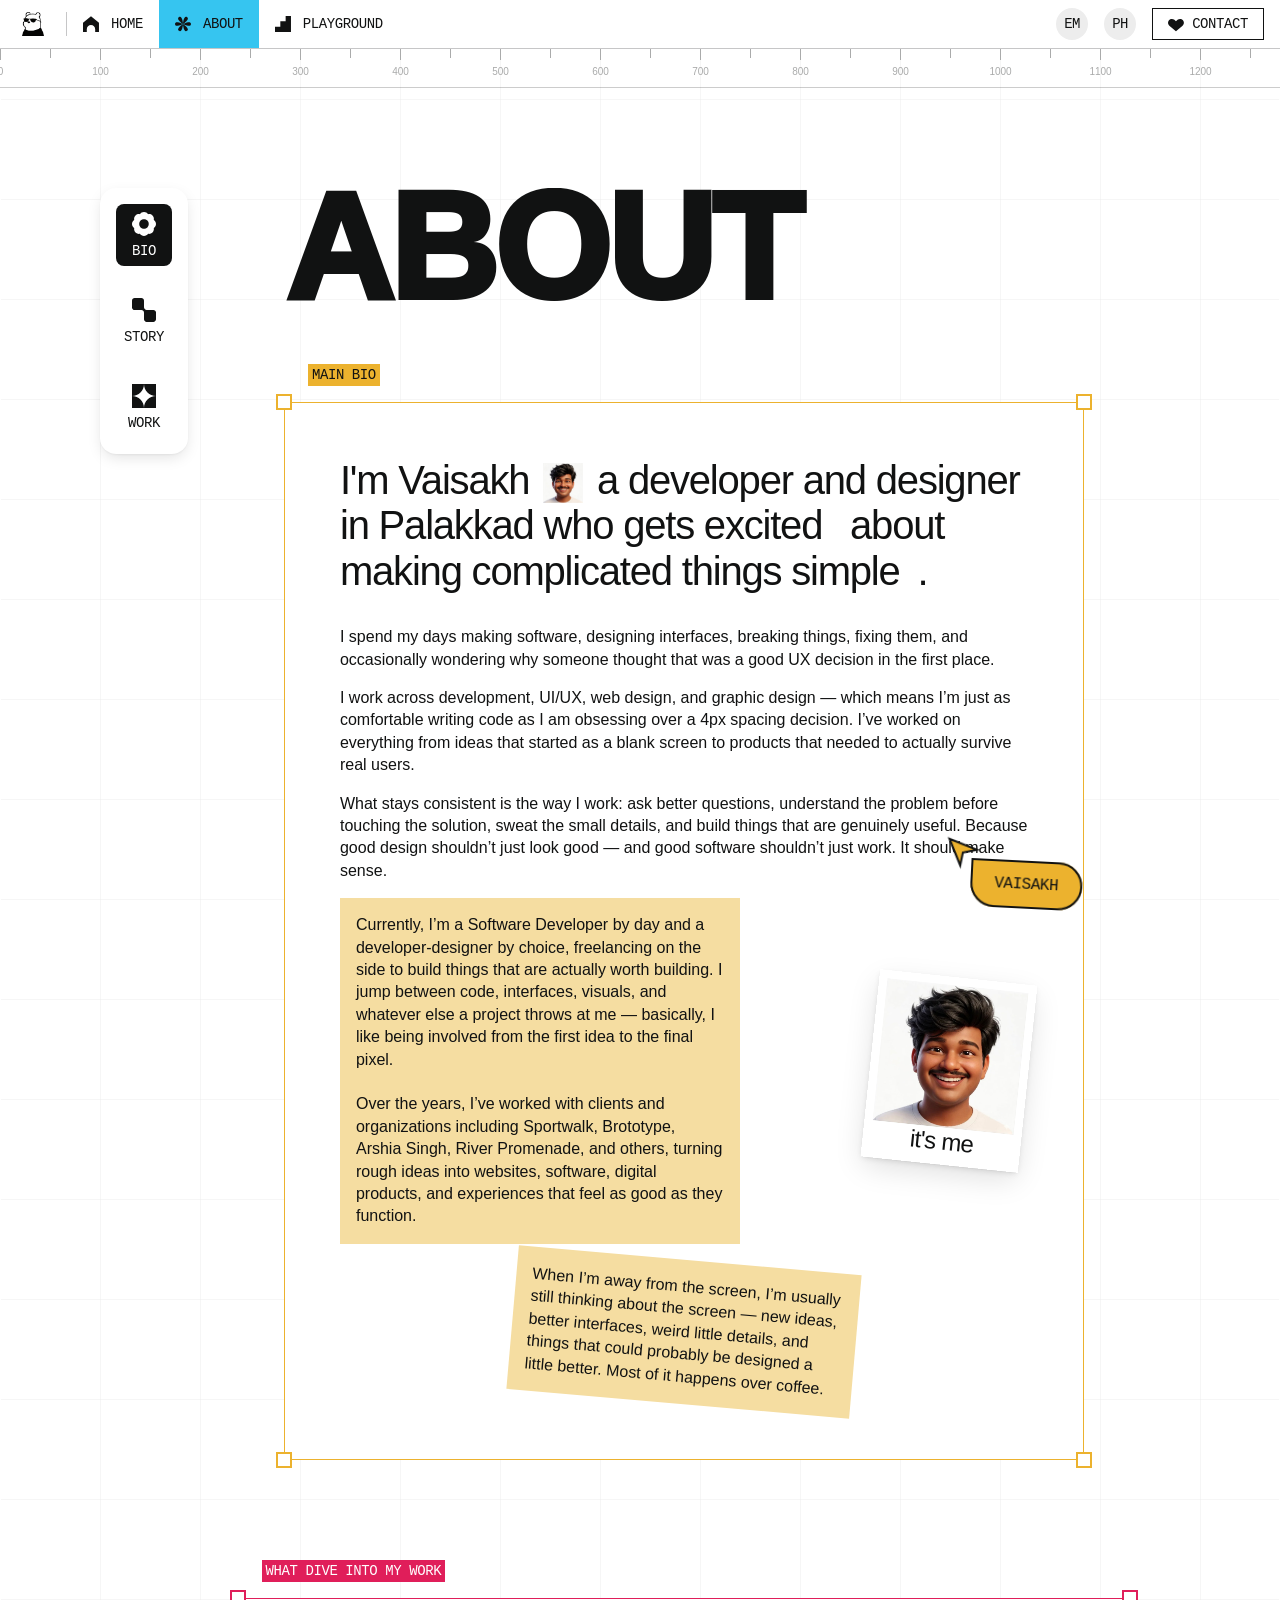
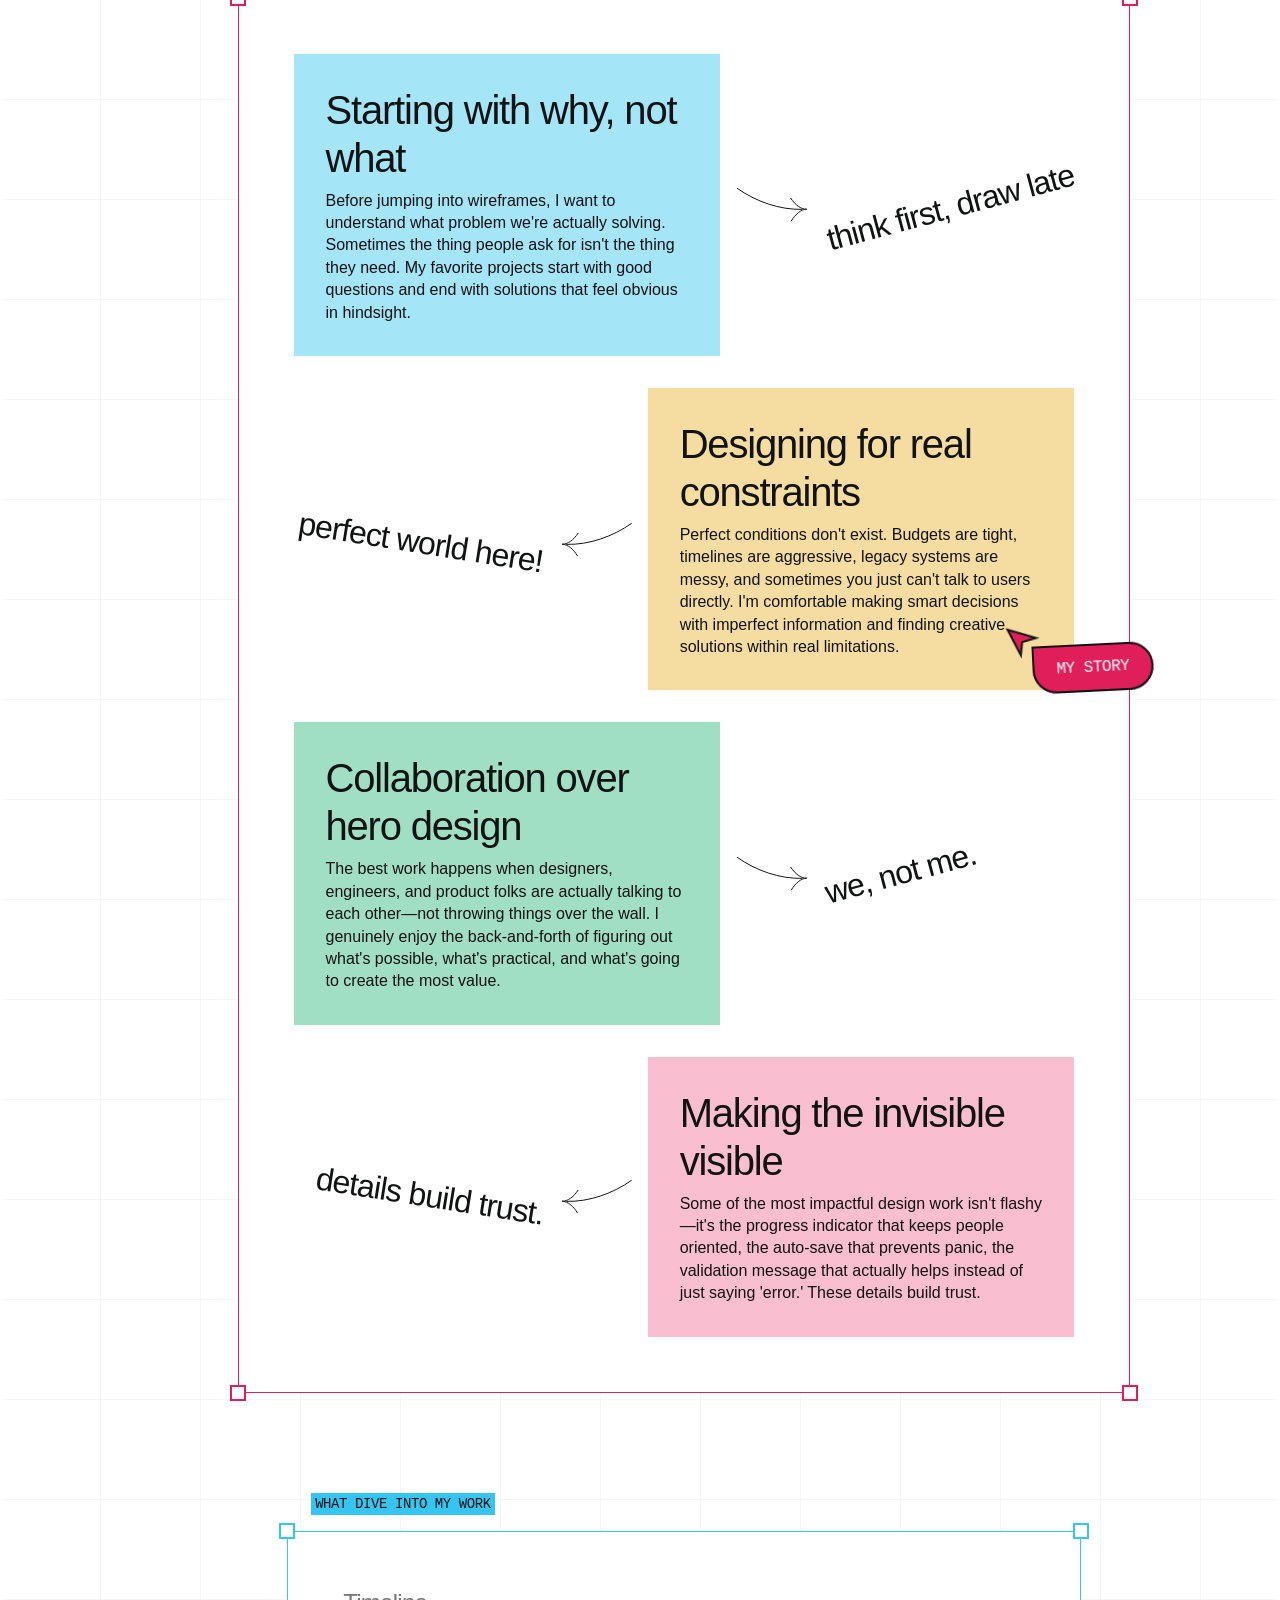
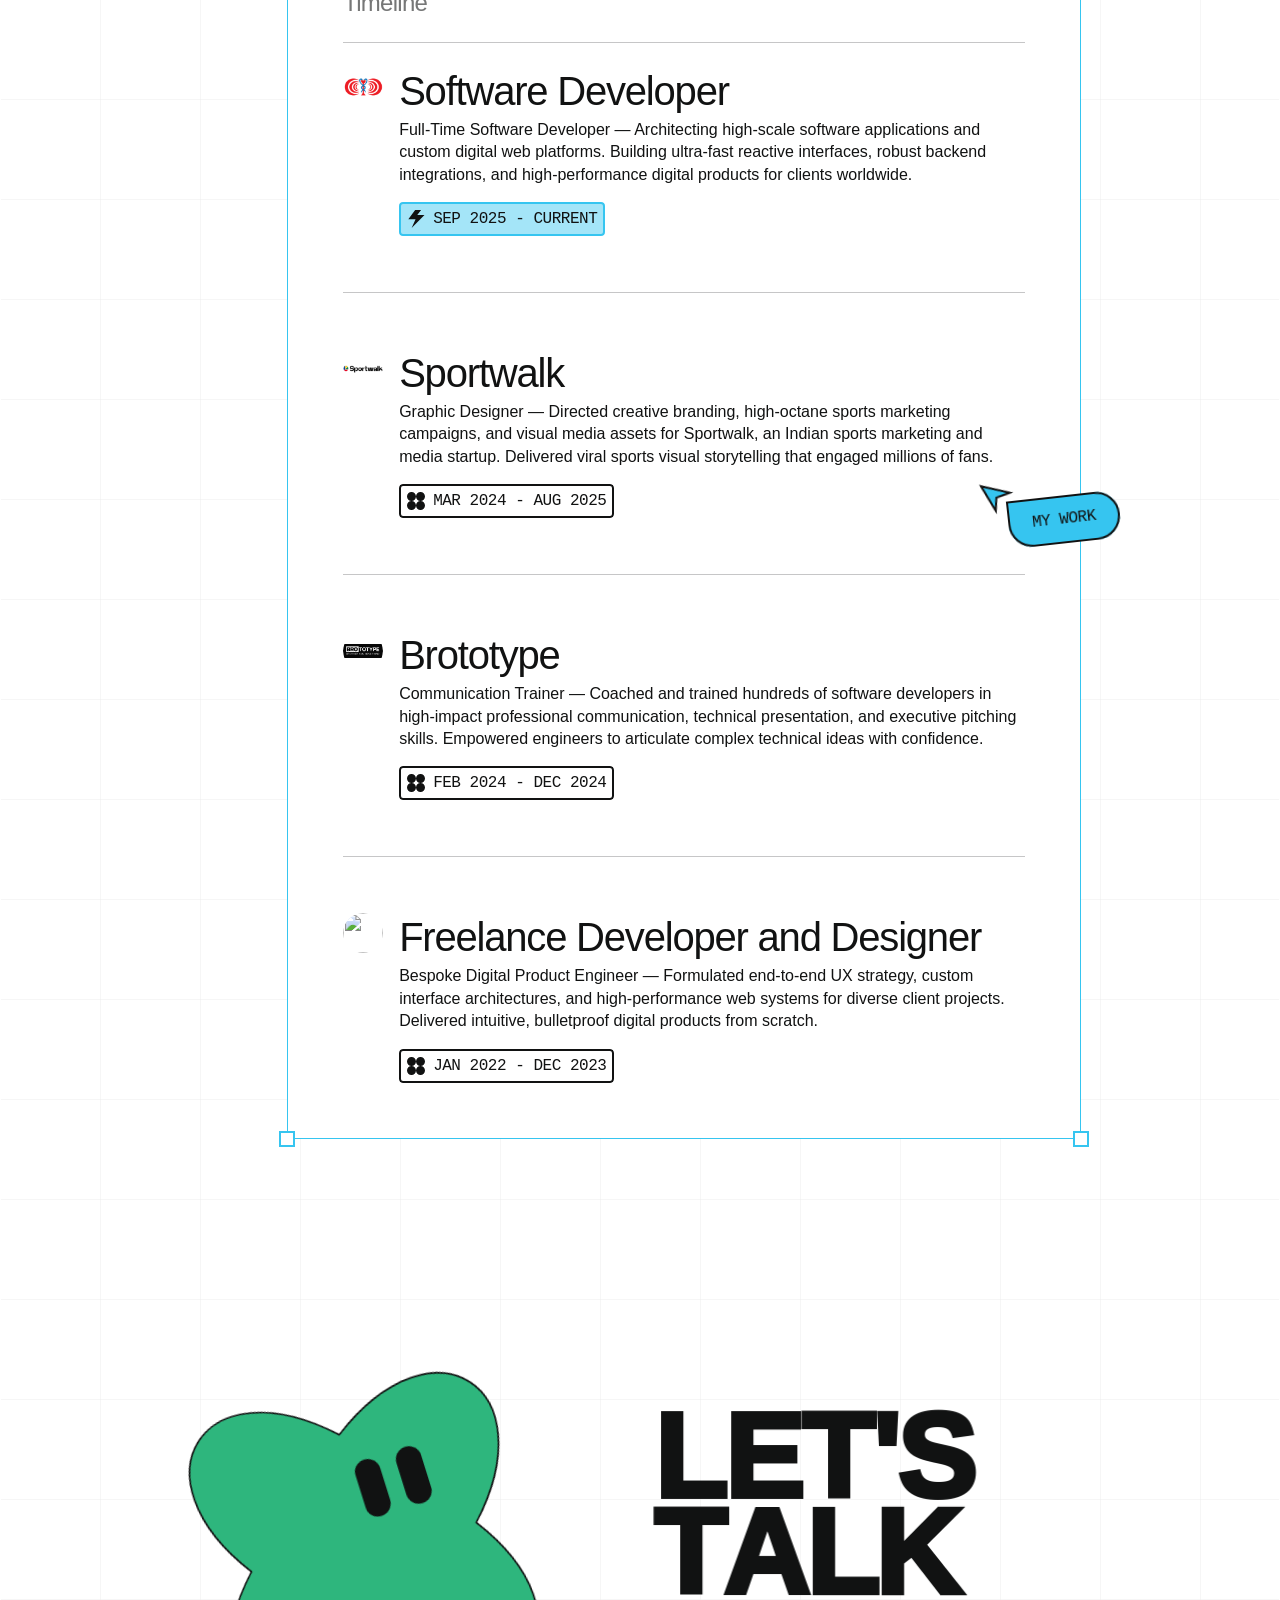
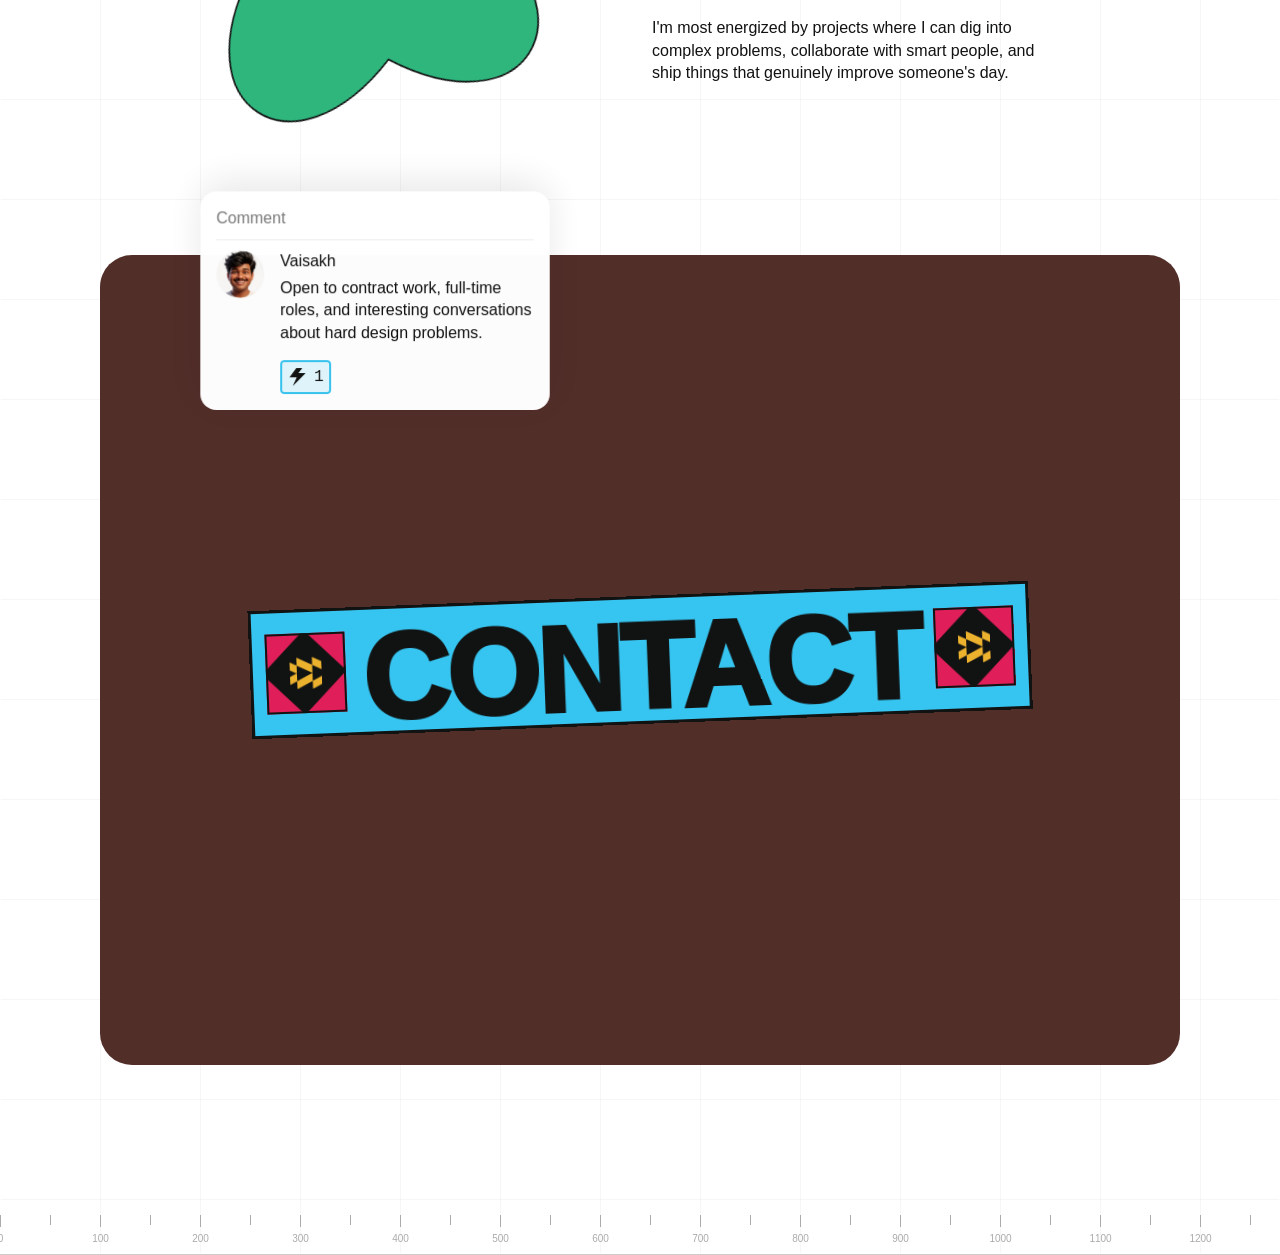
==== commit 1b590807: "Bust JS module cache and enforce strict no-cache headers on Vercel" ====
--- a/about/index.html
+++ b/about/index.html
@@ -390,7 +390,7 @@
 	<div id="__framer-badge-container"><!--$--><!--$--><!--$--><a class="framer-6jWyo framer-n0ccwk framer-v-n0ccwk framer-bmpgw8 __framer-badge" data-framer-appear-id="n0ccwk" data-framer-name="Light" data-nosnippet="true" style="will-change:transform;pointer-events:auto;opacity:0.001;transform:translateY(10px)" href="https://www.framer.com" rel="noopener" title="Create a free website with Framer, the website builder loved by startups, designers and agencies."><div class="framer-13yxzio" data-framer-name="Backdrop" style="background-color:rgb(255, 255, 255);border-bottom-left-radius:10px;border-bottom-right-radius:10px;border-top-left-radius:10px;border-top-right-radius:10px;box-shadow:0px 0.6021873017743928px 1.5656869846134214px -1.5px rgba(0, 0, 0, 0.17), 0px 2.288533303243457px 5.950186588432988px -3px rgba(0, 0, 0, 0.14), 0px 10px 26px -4.5px rgba(0, 0, 0, 0.02)"></div><div class="framer-19yaanm" data-framer-name="Content" style="transform:translate(-50%, -50%)"><div class="framer-1kflzx5"><div data-framer-name="Logo" class="framer-hcsc7 framer-e50co" style="--1bd4d3i:rgb(0, 0, 0);--otdjsv:rgb(0, 0, 0);transform:translateX(-50%)"></div></div><!--$--><p style="position:absolute;transform:scale(0.001)">Create a free website with Framer, the website builder loved by startups, designers and agencies.</p><div data-framer-name="Text" class="framer-g7oZR framer-1um7t9d" style="--1bd4d3i:rgb(0, 0, 0);--otdjsv:rgb(0, 0, 0)"></div><!--/$--></div><div class="framer-j4ugry" data-framer-name="Bottom" style="mask:linear-gradient(180deg, rgba(0,0,0,0) 65%, rgba(0,0,0,1) 100%) add;-webkit-mask:linear-gradient(180deg, rgba(0,0,0,0) 65%, rgba(0,0,0,1) 100%) add;border-bottom-left-radius:11px;border-bottom-right-radius:11px;border-top-left-radius:11px;border-top-right-radius:11px;box-shadow:inset 0px 0px 0px 1px rgb(0, 0, 0);opacity:0.06"></div><div class="framer-jnuwbw" data-framer-name="Border" style="border-bottom-left-radius:11px;border-bottom-right-radius:11px;border-top-left-radius:11px;border-top-right-radius:11px;box-shadow:inset 0px 0px 0px 1px rgb(0, 0, 0);opacity:0.04"></div></a><!--/$--><!--/$--><!--/$--></div>
 	<script data-framer-appear-animation="no-preference"></script>
 	<script>typeof document<"u"&&(window.process={...window.process,env:{...window.process?.env,NODE_ENV:"production"}});</script>
-	<link rel="modulepreload" fetchpriority="low" href="/js/rolldown-runtime.Dh6celcD.mjs"><link rel="modulepreload" fetchpriority="low" href="/js/react.73Opg4Pm.mjs"><link rel="modulepreload" fetchpriority="low" href="/js/motion.CTHkkq98.mjs"><link rel="modulepreload" fetchpriority="low" href="/js/framer.5HYnILGs.mjs"><link rel="modulepreload" fetchpriority="low" href="/js/shared-lib.CKeX_B8h.mjs"><link rel="modulepreload" fetchpriority="low" href="/js/Loop.V68LIEwr.mjs"><link rel="modulepreload" fetchpriority="low" href="/js/SVGComponent.BjStLxF9.mjs"><link rel="modulepreload" fetchpriority="low" href="/js/MffBJovlA.NNlD9paO.mjs"><link rel="modulepreload" fetchpriority="low" href="/js/ScrollTrigger.Bi3RIoUq.mjs"><link rel="modulepreload" fetchpriority="low" href="/js/to1tng0Qo.Bu44Riuj.mjs"><link rel="modulepreload" fetchpriority="low" href="/js/aJRokyP_h.DOWRKw5_.mjs"><link rel="modulepreload" fetchpriority="low" href="/js/VtZoRV2tQ.B6U0nD9m.mjs"><link rel="modulepreload" fetchpriority="low" href="/js/JCTbwXFKE.QF_2SnXb.mjs"><link rel="modulepreload" fetchpriority="low" href="/js/ptQSvPZIk.Bxak4i6G.mjs"><link rel="modulepreload" fetchpriority="low" href="/js/p8d4cIJbhhzOoKynoUz7QFD5AG6-Py0tkGL5Age-idQ.CSuKk7pJ.mjs"><link rel="modulepreload" fetchpriority="low" href="/js/Lenis.KZnWqaM4.mjs"><link rel="modulepreload" fetchpriority="low" href="/js/qejcFG4ta.A3xqYfDU.mjs"><link rel="modulepreload" fetchpriority="low" href="/js/TI_CAjGBM.C0XWEm_i.mjs"><link rel="modulepreload" fetchpriority="low" href="/js/H8WdmyHet.CYsF8Rrm.mjs"><link rel="modulepreload" fetchpriority="low" href="/js/Iep6i79Kc.Zkb4Blmv.mjs"><link rel="modulepreload" fetchpriority="low" href="/js/Iy0vxRObD.BVaNIVNR.mjs"><link rel="modulepreload" fetchpriority="low" href="/js/792YM63vzES4DhZqa6FYuavrJpXgNJnP2bEI4rCzOJs.DUr9Nu2U.mjs"><script type="module" async data-framer-bundle="main" fetchpriority="low" src="/js/script_main.B4-njmYi.mjs"></script><div id="svg-templates" style="position: absolute; overflow: hidden; bottom: 0; left: 0; width: 0; height: 0; z-index: 0; contain: strict" aria-hidden="true">
+	<link rel="modulepreload" fetchpriority="low" href="/js/rolldown-runtime.Dh6celcD.mjs"><link rel="modulepreload" fetchpriority="low" href="/js/react.73Opg4Pm.mjs"><link rel="modulepreload" fetchpriority="low" href="/js/motion.CTHkkq98.mjs"><link rel="modulepreload" fetchpriority="low" href="/js/framer.5HYnILGs.mjs"><link rel="modulepreload" fetchpriority="low" href="/js/shared-lib.CKeX_B8h.mjs"><link rel="modulepreload" fetchpriority="low" href="/js/Loop.V68LIEwr.mjs"><link rel="modulepreload" fetchpriority="low" href="/js/SVGComponent.BjStLxF9.mjs"><link rel="modulepreload" fetchpriority="low" href="/js/MffBJovlA.NNlD9paO.mjs"><link rel="modulepreload" fetchpriority="low" href="/js/ScrollTrigger.Bi3RIoUq.mjs"><link rel="modulepreload" fetchpriority="low" href="/js/to1tng0Qo.Bu44Riuj.mjs"><link rel="modulepreload" fetchpriority="low" href="/js/aJRokyP_h.DOWRKw5_.mjs"><link rel="modulepreload" fetchpriority="low" href="/js/VtZoRV2tQ.B6U0nD9m.mjs"><link rel="modulepreload" fetchpriority="low" href="/js/JCTbwXFKE.QF_2SnXb.mjs"><link rel="modulepreload" fetchpriority="low" href="/js/ptQSvPZIk.Bxak4i6G.mjs"><link rel="modulepreload" fetchpriority="low" href="/js/p8d4cIJbhhzOoKynoUz7QFD5AG6-Py0tkGL5Age-idQ.CSuKk7pJ.mjs?v=20260905_v2"><link rel="modulepreload" fetchpriority="low" href="/js/Lenis.KZnWqaM4.mjs"><link rel="modulepreload" fetchpriority="low" href="/js/qejcFG4ta.A3xqYfDU.mjs"><link rel="modulepreload" fetchpriority="low" href="/js/TI_CAjGBM.C0XWEm_i.mjs"><link rel="modulepreload" fetchpriority="low" href="/js/H8WdmyHet.CYsF8Rrm.mjs"><link rel="modulepreload" fetchpriority="low" href="/js/Iep6i79Kc.Zkb4Blmv.mjs"><link rel="modulepreload" fetchpriority="low" href="/js/Iy0vxRObD.BVaNIVNR.mjs"><link rel="modulepreload" fetchpriority="low" href="/js/792YM63vzES4DhZqa6FYuavrJpXgNJnP2bEI4rCzOJs.DUr9Nu2U.mjs"><script type="module" async data-framer-bundle="main" fetchpriority="low" src="/js/script_main.B4-njmYi.mjs"></script><div id="svg-templates" style="position: absolute; overflow: hidden; bottom: 0; left: 0; width: 0; height: 0; z-index: 0; contain: strict" aria-hidden="true">
 <svg viewBox="0 0 28 26" overflow="visible" id="svg1378496346_348"><path d="M 0 0 L 12 26 L 14 13 L 28 9.5 Z" fill="var(--token-29f9695a-09e2-4c55-ace7-e9873233e207, rgb(241, 231, 178))" stroke-width="2" stroke="var(--token-4f4ed186-9023-4858-830a-5202d69249c1, rgb(17, 18, 18))"/></svg>
 <svg viewBox="0 0 28 26" overflow="visible" id="svg1439459110_387"><path d="M 0 0 L 12 26 L 14 13 L 28 9.5 Z" fill="var(--token-e22e0fe6-83a6-4381-a625-c6f173619c49, rgb(224, 30, 90)) /* {&quot;name&quot;:&quot;Red&quot;} */" stroke-width="2" stroke="var(--token-4f4ed186-9023-4858-830a-5202d69249c1, rgb(17, 18, 18))"/></svg>
 <svg viewBox="0 0 28 26" overflow="visible" id="svg52684662_392"><path d="M 0 0 L 12 26 L 14 13 L 28 9.5 Z" fill="var(--token-1892785e-8581-4826-b411-015017430ad3, rgb(54, 197, 240)) /* {&quot;name&quot;:&quot;Primary&quot;} */" stroke-width="2" stroke="var(--token-4f4ed186-9023-4858-830a-5202d69249c1, rgb(17, 18, 18))"/></svg>
